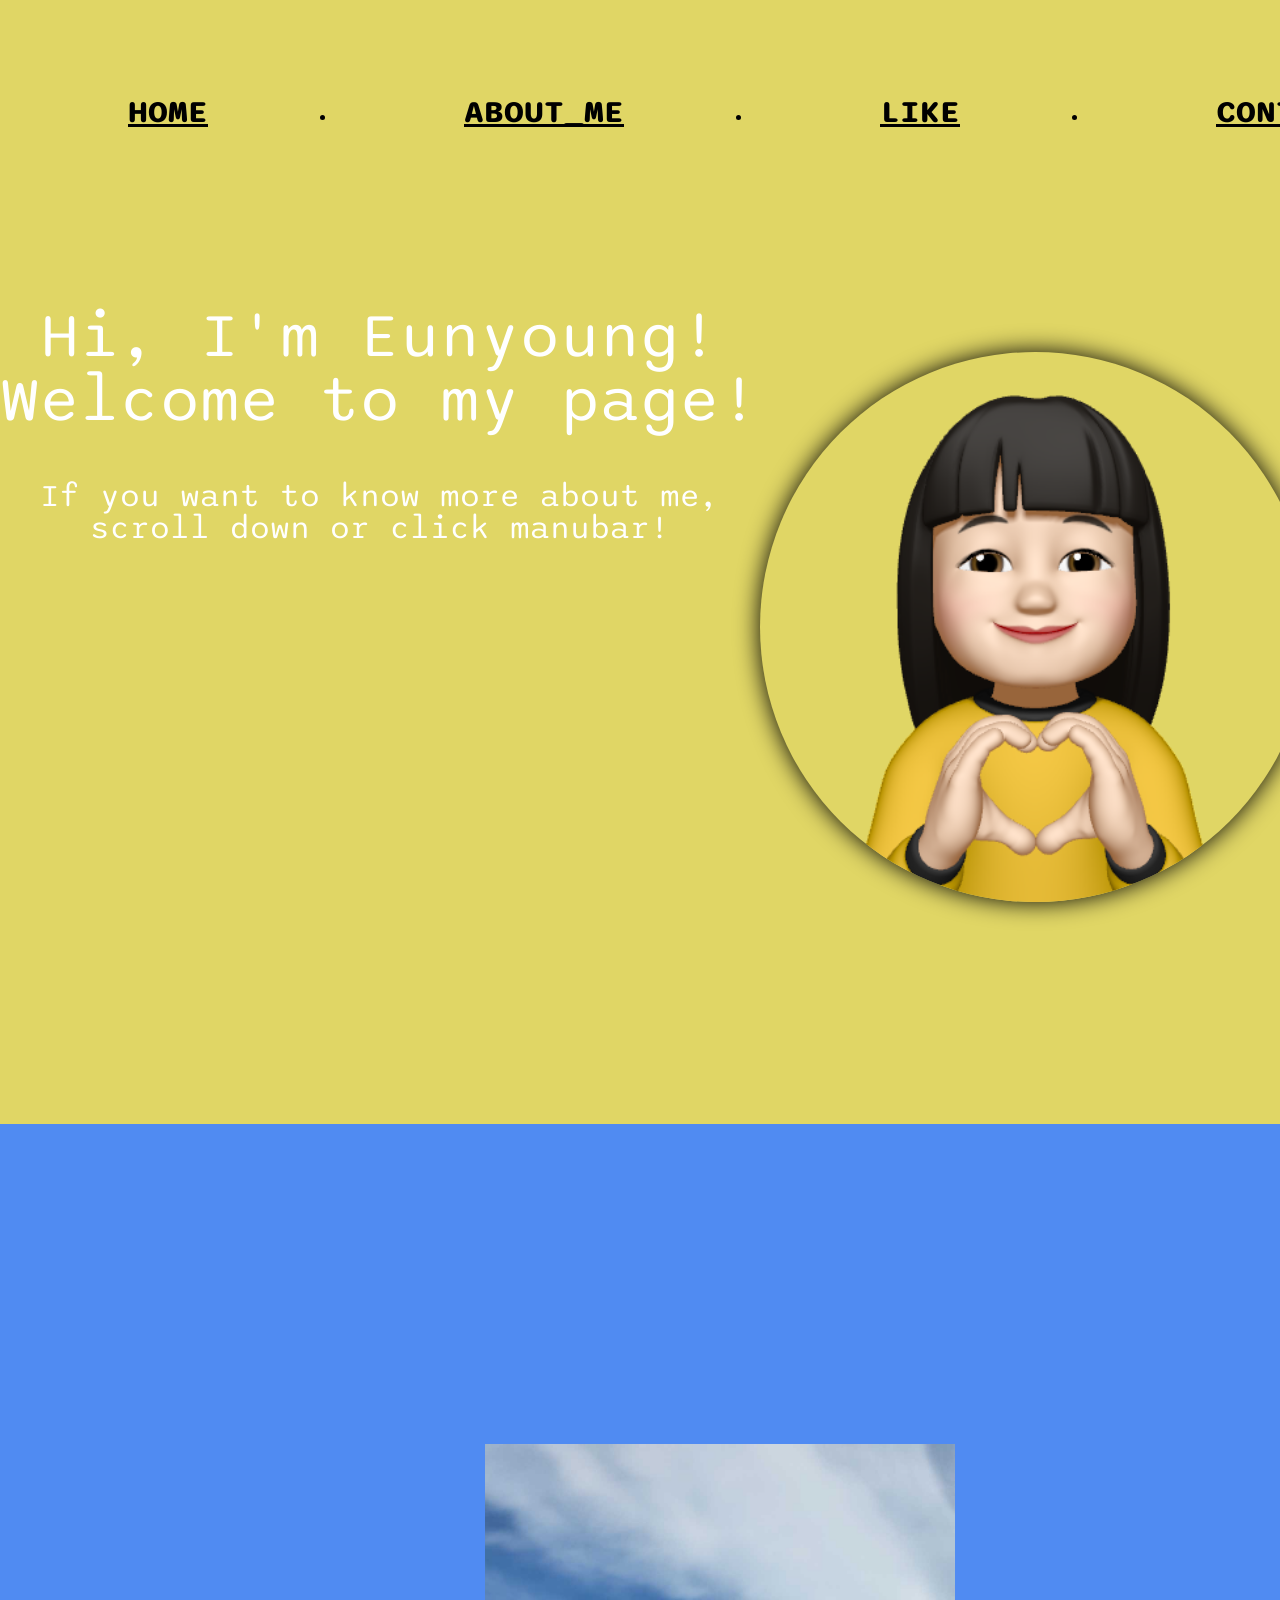
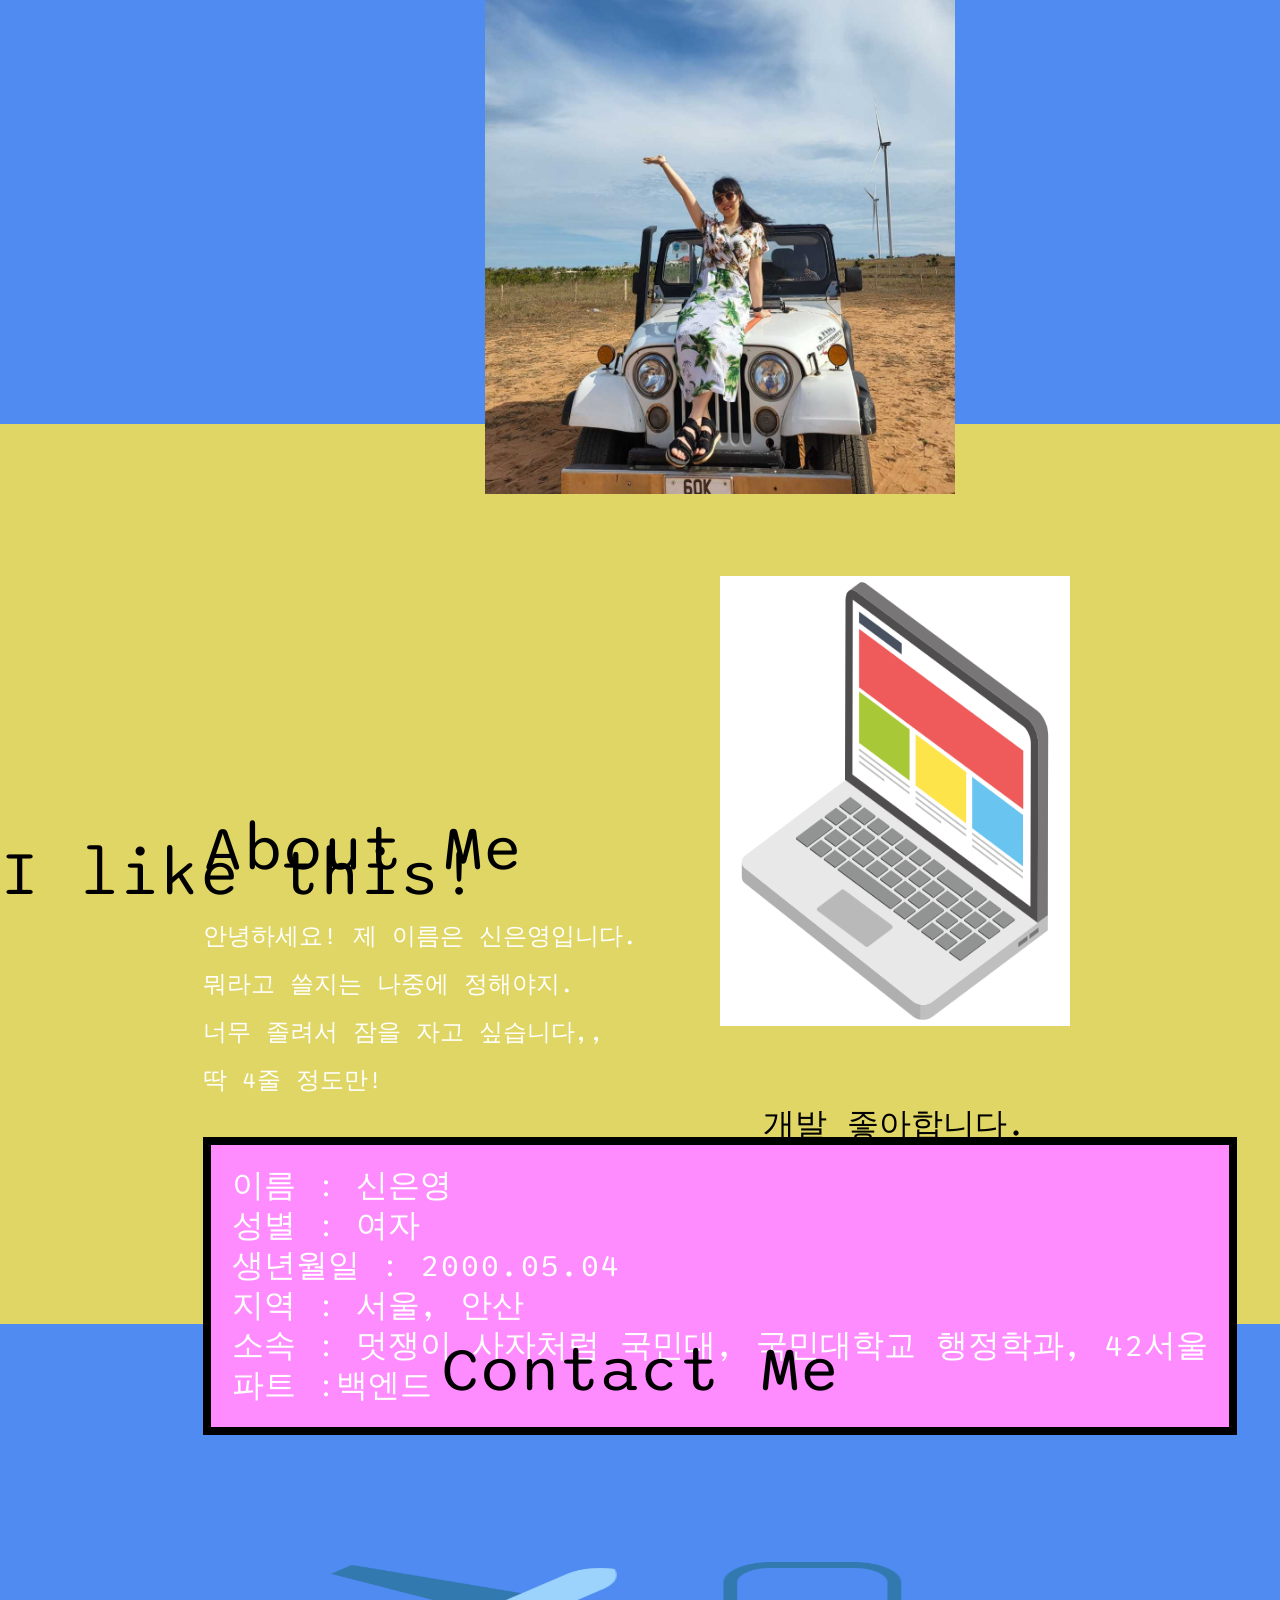
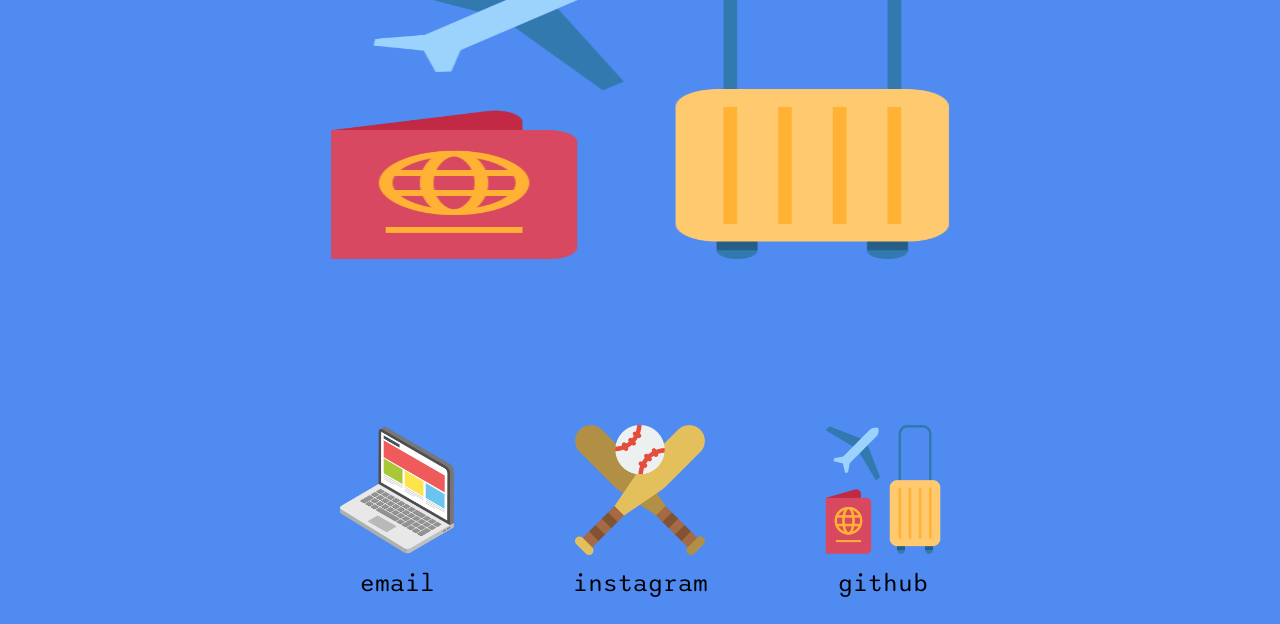
==== index.html @ ce4a8ae7 "all of draft" ====
<!DOCTYPE html>
<html lang="en">
<head>
	<meta charset="UTF-8">
	<meta http-equiv="X-UA-Compatible" content="IE=edge">
	<meta name="viewport" content="width=device-width, initial-scale=1.0">
	<title>Document</title>
  <link rel="preconnect" href="https://fonts.googleapis.com">
<link rel="preconnect" href="https://fonts.gstatic.com" crossorigin>
<link href="https://fonts.googleapis.com/css2?family=Sono:wght@600&display=swap" rel="stylesheet">
	<link rel="stylesheet" href="style.css">
</head>
<body>
  <div class="big_container">
    <header id="menu">
      <nav class="menubar">
        <ul>
          <li><a href="#">HOME</a></li>
          <li><a href="#">ABOUT_ME</a></li>
          <li><a href="#">LIKE</a></li>
          <li><a href="#">CONTACT</a></li>
        </ul>
      </nav>
    </header>

    <div class="intro">
      <h1>Hi, I'm Eunyoung!
        <br>
        Welcome to my page!
      </h1>
      <br>
      <h2>If you want to know more about me,
        <br>
        scroll down or click manubar!</h2>
      <span class="profile">
        <img src="./img/memoji.png" alt="my_emoji" width="550rem" height="550rem"/>
      </span>
    </div>

    <div class="about_me">
      <span class="my_image">
        <img src="./img/about_me.jpg" alt="my_profile" width="470rem" height="650rem"/>
      </span>
      <div class="introduction">
       <div class="title">About Me</div>
        <div class="text">
        안녕하세요! 제 이름은 신은영입니다.
        <br>
        뭐라고 쓸지는 나중에 정해야지.
        <br>
        너무 졸려서 잠을 자고 싶습니다,,
        <br>
        딱 4줄 정도만!

        </div>
        <div class="info">
          <fieldset>
            이름 : 신은영
            <br>
            성별 : 여자
            <br>
            생년월일 : 2000.05.04
            <br>
            지역 : 서울, 안산
            <br>
            소속 : 멋쟁이 사자처럼 국민대, 국민대학교 행정학과, 42서울
            <br>
            파트 :백엔드
          </fieldset>  
        </div>
      </div>
    </div>
  
    <div class="like_it">
      <div class="like_title">I like this!</div>
      <div class="icon">
        <div class="dev">
          <img src="./img/icon_laptop.png" alt="dev_icon" width="350rem" height="450rem"/>
          <br>
        <h1>개발 좋아합니다.</h1>
        </div>
        <div class="baseball">
          <img src="./img/icon_baseball.png" alt="baseball_icon" width="350rem" height="450rem"/>
          <br>
        <h1>야구 사랑합니다.</h1>
        </div>
        <div class="trip">
          <img src="./img/icon_trip.png" alt="trip_icon" width="350rem" height="450rem"/>
          <br>
        <h1>여행 역시 매우 좋아합니다.</h1>
        </div>
      </div>
    </div>

    <div class="contact">
      <div class="contact_me">Contact Me</div>
      <span  class="background">
        <img src="./img/icon_trip.png" alt="trip_icon" width="700rem" height="300rem"/>
      </span>
      <div class="sns">
        <div class="mail">
          <img src="./img/icon_laptop.png" alt="mail_icon" width="130rem" height="130rem"/>
          <br>
          <h1>email</h1>
        </div>
        <div class="instagram">
          <img src="./img/icon_baseball.png" alt="insta_icon" width="130rem" height="130rem"/>
          <br>
          <h1>instagram</h1>
        </div>
        <div class="github">
          <img src="./img/icon_trip.png" alt="github_icon" width="130rem" height="130rem"/>
          <br>
          <h1>github</h1>
        </div>  
      </div>
    </div>
  </div>
</body>
</html>
---- style.css ----
@import "reset.css";

.big_container {
	width: 100%;
	height: 100vh;
  background-color: #e0d665;
}

ul {
	margin: 0;
	padding: 0;
	display: flex;
	flex-wrap: wrap;
	flex-flow: row nowrap;
	justify-content: space-evenly;
}

li {
  list-style-type: disc;
}

a {
  display: block;
  padding: 6rem 8rem;
  text-transform: uppercase;
  font-weight: bold;
  color: #000;
  font-family: 'Sono', sans-serif;
  font-size: 2rem;
}

a:hover {
  color: #fff;
}

.intro {
	display: flex;
  flex-wrap: wrap;
	flex-direction: column;
	width: 100%;
	height: 100vh;
	background-color: #e0d665;
	background-size: cover;
	text-align: center;
}

.intro h1 {
	font-family: 'Sono', sans-serif;
	color: #fff;
	font-size: 4rem;
	margin-top: 5rem;
} 

.intro h2 {
	font-family: 'Sono', sans-serif;
	color: #fff;
	font-size: 2rem;
	margin-top: 2rem;
}

.profile img{
	border-radius: 100%;
	box-shadow: 0px 0px 25px #000;
	margin-top: 8rem;
}

.about_me {
	display: flex;
  flex-wrap: wrap;
	width: 100%;
	height: 100vh;
  justify-content: center;
	background-color: #508bf2;
	background-size: cover;
}

.about_me img {
	margin-top: 20rem;
  margin-left: 10rem;
}

.introduction {
  display: flex;
  flex-wrap: wrap;
  flex-direction: column;
	margin-top: 25rem;
	margin-left: 10rem;

}

.title {
  font-family: 'Sono', sans-serif;
  color: #000;
  font-size: 4rem;
  margin-top: -5rem;
}

.text {
  font-family: 'Sono', sans-serif;
	color: #fff;
	font-size: 1.5rem;
	margin-top: 2rem;
  line-height: 3rem;
}

.info {
  font-family: 'Sono', sans-serif;
	color: #fff;
	font-size: 2rem;
	margin-top: 2rem;
  padding: 1.3rem;
  background-color: #ff8cff;
  border: 0.5rem solid #000;
  line-height: 2.5rem;
}

.like_it {	
	display: flex;
  flex-direction: column;
  flex-wrap: wrap;
  gap: 15rem;
	justify-content: center;
	width: 100%;
	height: 100vh;
	background-color: #e0d665;
	background-size: cover;
	text-align: center;
  align-items: center;
}

.like_title {
  font-family: 'Sono', sans-serif;
  color: #000;
  font-size: 4rem;
  margin-top: 0rem;
}

.icon {
  display: flex;
  gap: 15rem;
}

.dev img {
  background-color: #fff;
}

.baseball img {
  background-color: #fff;
}

.trip img {
  background-color: #fff;
}

.like_it h1 {
  font-family: 'Sono', sans-serif;
  color: #000;
  font-size: 2rem;
  margin-top: 5rem;
}

.contact {
	display: flex;
  flex-direction: column;
  flex-wrap: wrap;
	width: 100%;
	height: 100vh;
  justify-content: center;
	background-color: #508bf2;
	background-size: cover;
  text-align: center;
  align-items: center; 
}

.contact_me {
  font-family: 'Sono', sans-serif;
  color: #000;
  font-size: 4rem;
  margin-top: 0rem;
}

.background img {
  margin: 10rem;
  align-items: center;
}

.sns {
  display: flex;
  gap: 6rem;
}

.sns h1 {
  margin: 0.9rem;
  font-size: 1.5rem;
  font-family: 'Sono', sans-serif;
}
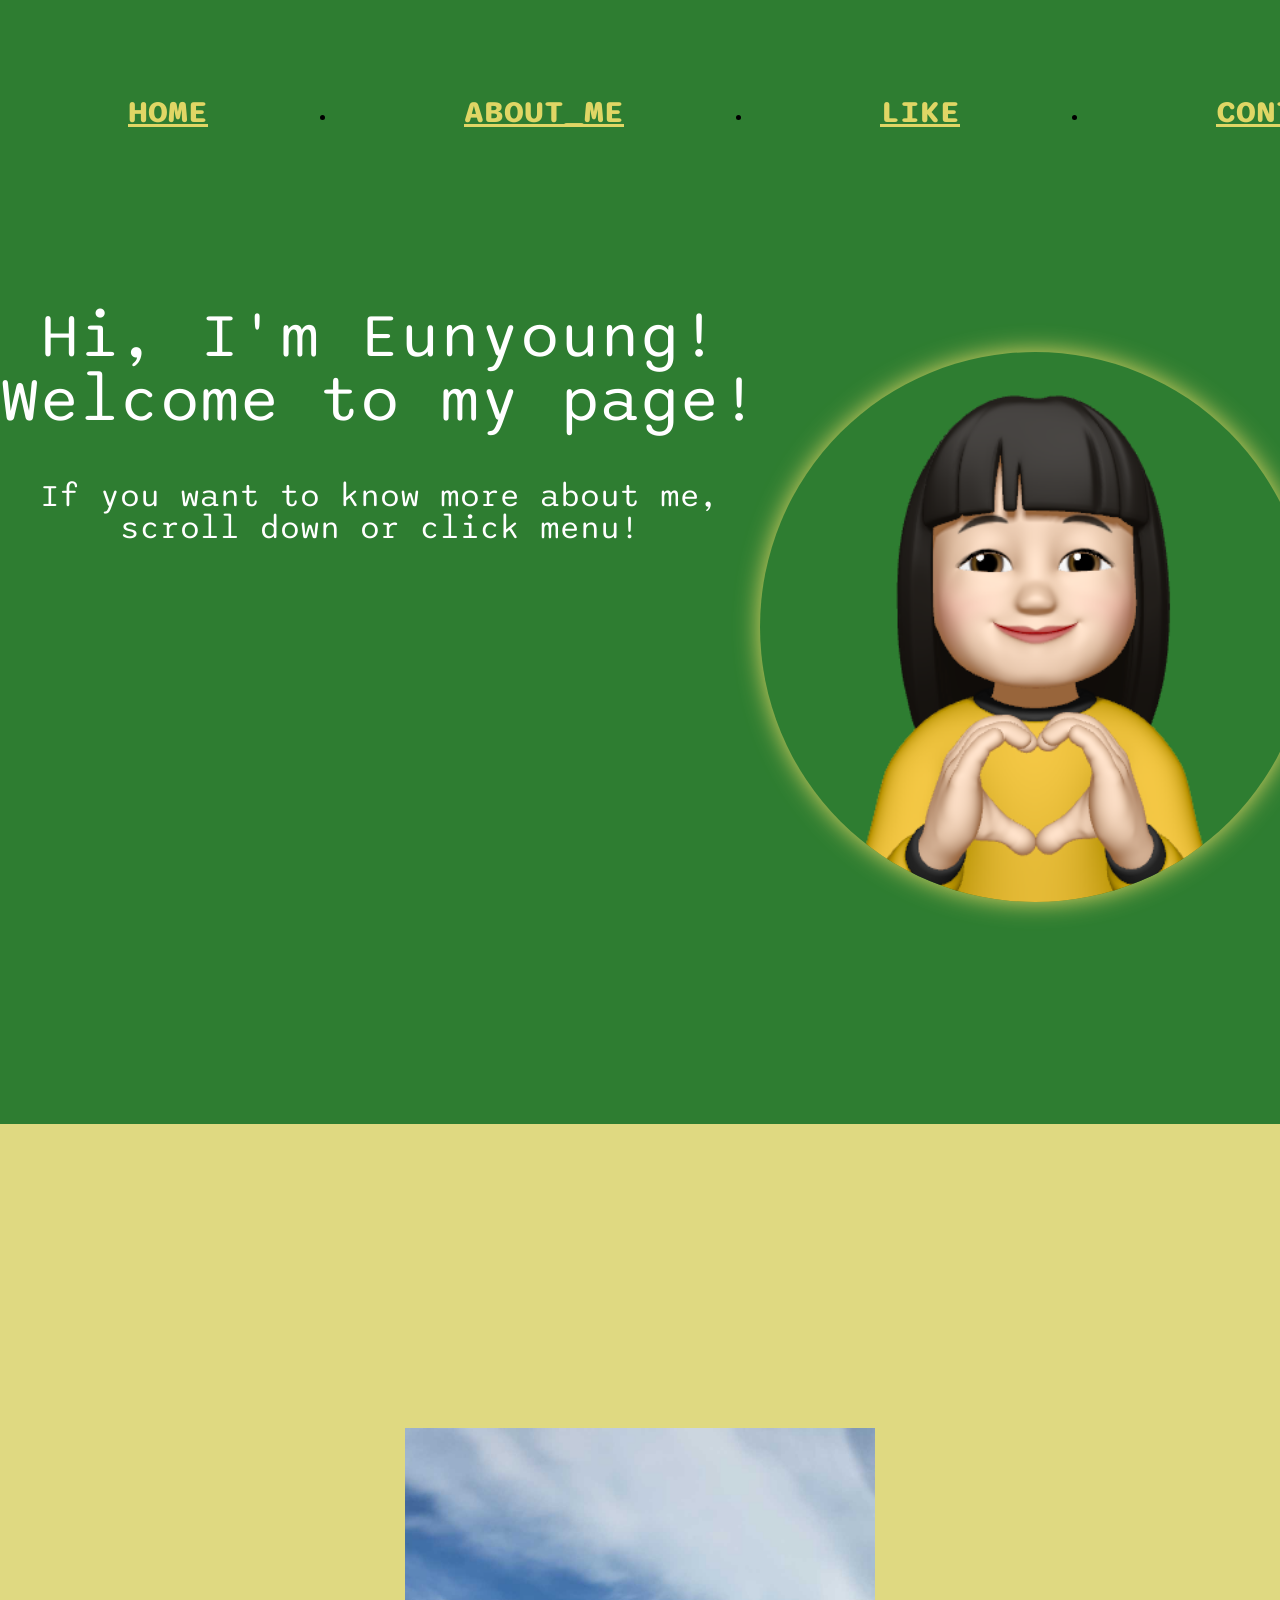
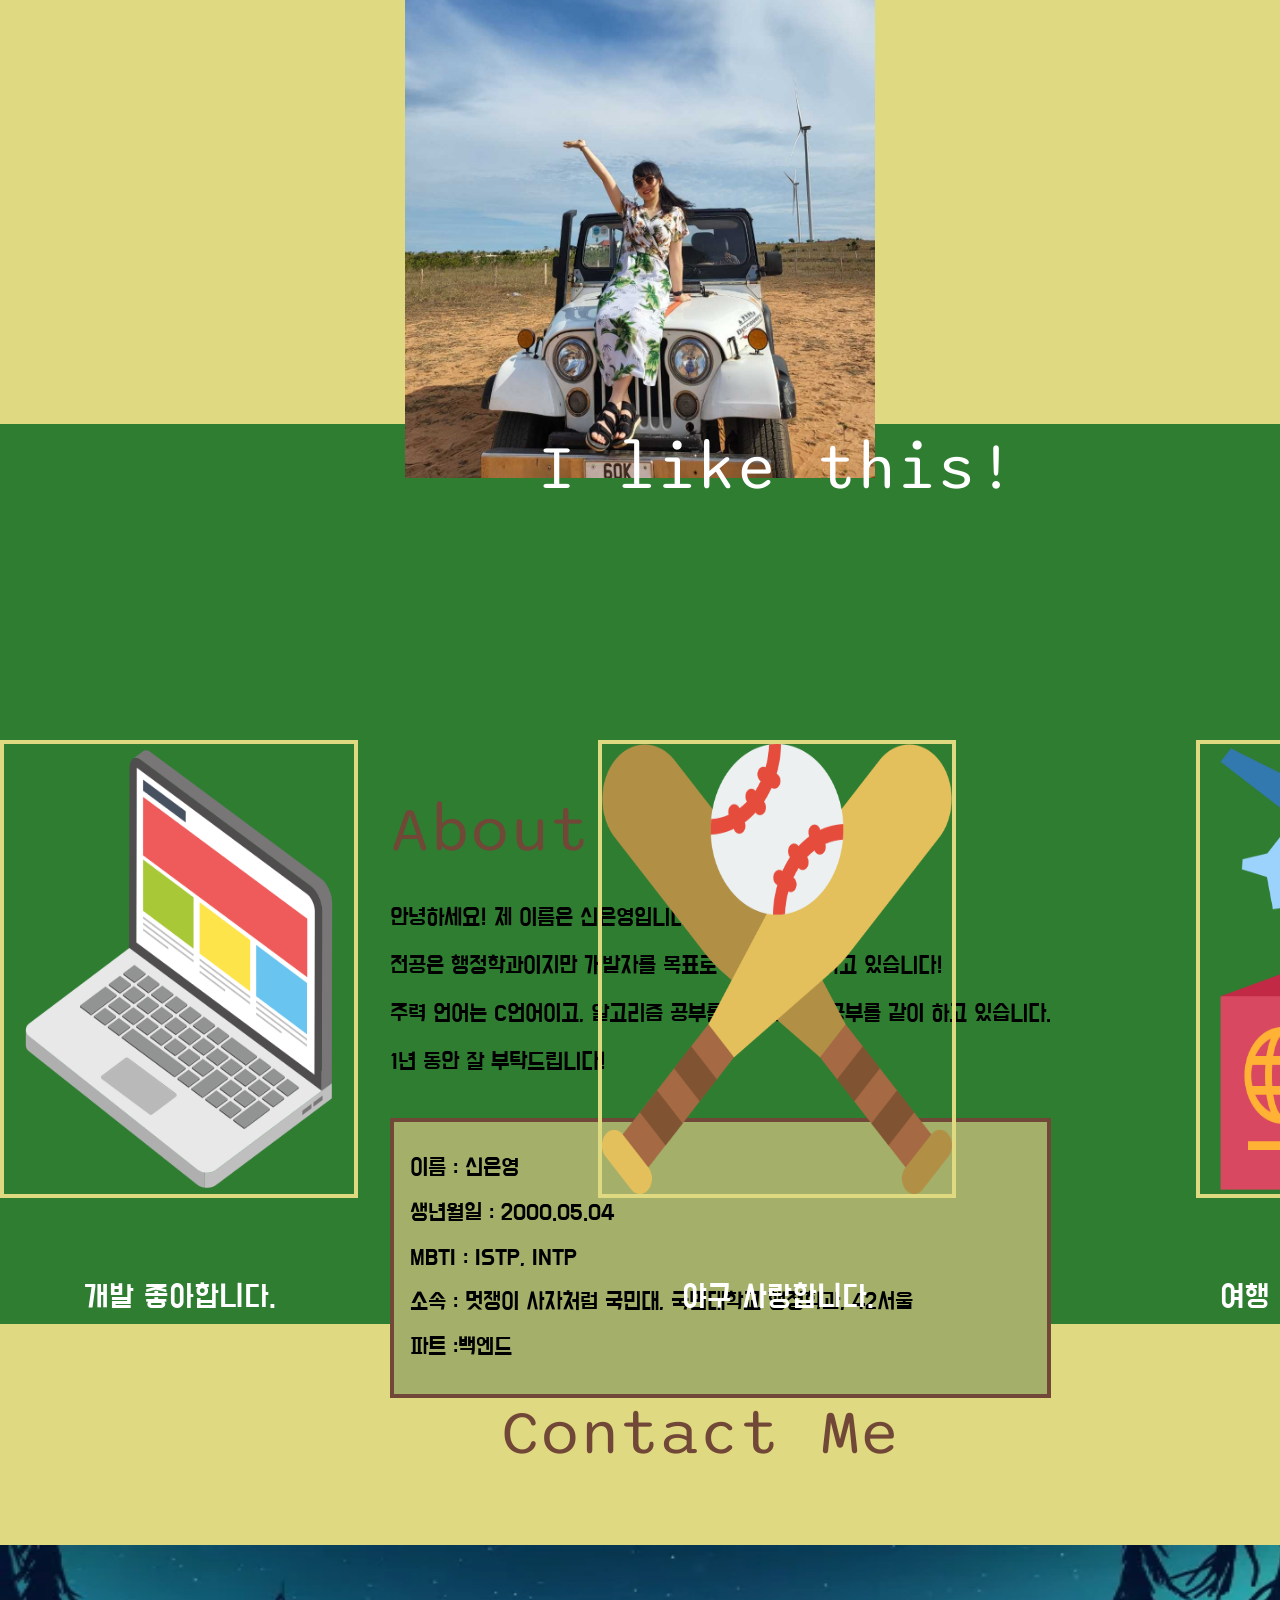
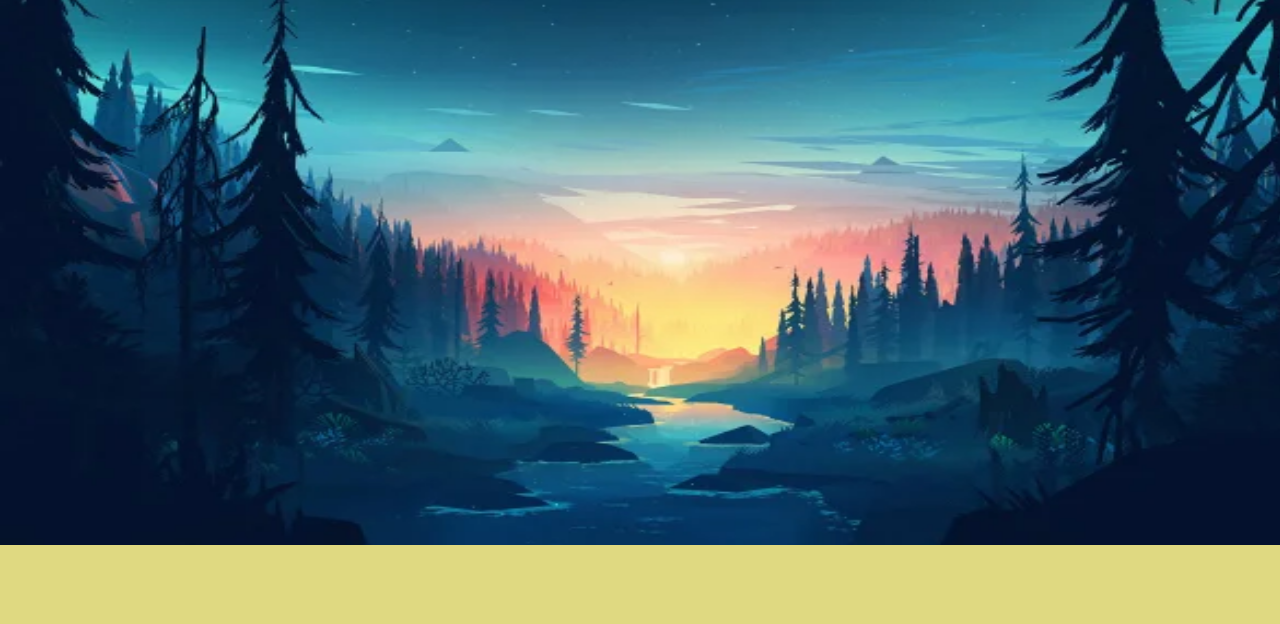
==== commit dd5c3550: "finish" ====
--- a/index.html
+++ b/index.html
@@ -6,8 +6,11 @@
 	<meta name="viewport" content="width=device-width, initial-scale=1.0">
 	<title>Document</title>
   <link rel="preconnect" href="https://fonts.googleapis.com">
-<link rel="preconnect" href="https://fonts.gstatic.com" crossorigin>
-<link href="https://fonts.googleapis.com/css2?family=Sono:wght@600&display=swap" rel="stylesheet">
+  <link rel="preconnect" href="https://fonts.gstatic.com" crossorigin>
+  <link href="https://fonts.googleapis.com/css2?family=Sono:wght@600&display=swap" rel="stylesheet">
+  <link rel="preconnect" href="https://fonts.googleapis.com">
+  <link rel="preconnect" href="https://fonts.gstatic.com" crossorigin>
+  <link href="https://fonts.googleapis.com/css2?family=Do+Hyeon&family=Jua&family=Sono:wght@600&family=Yeon+Sung&display=swap" rel="stylesheet">
 	<link rel="stylesheet" href="style.css">
 </head>
 <body>
@@ -31,37 +34,33 @@
       <br>
       <h2>If you want to know more about me,
         <br>
-        scroll down or click manubar!</h2>
+        scroll down or click menu!</h2>
       <span class="profile">
         <img src="./img/memoji.png" alt="my_emoji" width="550rem" height="550rem"/>
       </span>
     </div>
 
     <div class="about_me">
-      <span class="my_image">
-        <img src="./img/about_me.jpg" alt="my_profile" width="470rem" height="650rem"/>
-      </span>
+      <img src="./img/about_me.jpg" alt="my_profile" width="470rem" height="650rem"/>
       <div class="introduction">
        <div class="title">About Me</div>
         <div class="text">
         안녕하세요! 제 이름은 신은영입니다.
         <br>
-        뭐라고 쓸지는 나중에 정해야지.
+        전공은 행정학과이지만 개발자를 목표로 열심히 공부하고 있습니다!
         <br>
-        너무 졸려서 잠을 자고 싶습니다,,
+        주력 언어는 C언어이고, 알고리즘 공부를 하면서 C++공부를 같이 하고 있습니다.
         <br>
-        딱 4줄 정도만!
+        1년 동안 잘 부탁드립니다!
 
         </div>
         <div class="info">
           <fieldset>
             이름 : 신은영
             <br>
-            성별 : 여자
-            <br>
             생년월일 : 2000.05.04
             <br>
-            지역 : 서울, 안산
+            MBTI : ISTP, INTP
             <br>
             소속 : 멋쟁이 사자처럼 국민대, 국민대학교 행정학과, 42서울
             <br>
@@ -95,21 +94,21 @@
     <div class="contact">
       <div class="contact_me">Contact Me</div>
       <span  class="background">
-        <img src="./img/icon_trip.png" alt="trip_icon" width="700rem" height="300rem"/>
+        <img src="./img/back.webp" alt="background" width="1400rem" height="600rem"/>
       </span>
       <div class="sns">
         <div class="mail">
-          <img src="./img/icon_laptop.png" alt="mail_icon" width="130rem" height="130rem"/>
+          <img src="./img/gmail.png" alt="mail_icon" width="100rem" height="100rem"/>
           <br>
           <h1>email</h1>
         </div>
         <div class="instagram">
-          <img src="./img/icon_baseball.png" alt="insta_icon" width="130rem" height="130rem"/>
+          <img src="./img/instagram.png" alt="insta_icon" width="100rem" height="100rem"/>
           <br>
           <h1>instagram</h1>
         </div>
         <div class="github">
-          <img src="./img/icon_trip.png" alt="github_icon" width="130rem" height="130rem"/>
+          <img src="./img/github.png" alt="github_icon" width="100rem" height="100rem"/>
           <br>
           <h1>github</h1>
         </div>  
--- a/style.css
+++ b/style.css
@@ -3,12 +3,10 @@
 .big_container {
 	width: 100%;
 	height: 100vh;
-  background-color: #e0d665;
+  background-color: #2e7d31;
 }
 
 ul {
-	margin: 0;
-	padding: 0;
 	display: flex;
 	flex-wrap: wrap;
 	flex-flow: row nowrap;
@@ -24,7 +22,7 @@
   padding: 6rem 8rem;
   text-transform: uppercase;
   font-weight: bold;
-  color: #000;
+  color: #e0d665;
   font-family: 'Sono', sans-serif;
   font-size: 2rem;
 }
@@ -39,7 +37,7 @@
 	flex-direction: column;
 	width: 100%;
 	height: 100vh;
-	background-color: #e0d665;
+	background-color: #2e7d31;
 	background-size: cover;
 	text-align: center;
 }
@@ -60,7 +58,7 @@
 
 .profile img{
 	border-radius: 100%;
-	box-shadow: 0px 0px 25px #000;
+	box-shadow: 0px 0px 25px #e0d665;
 	margin-top: 8rem;
 }
 
@@ -70,13 +68,16 @@
 	width: 100%;
 	height: 100vh;
   justify-content: center;
-	background-color: #508bf2;
+	background-color: #DFD981;
 	background-size: cover;
 }
 
 .about_me img {
-	margin-top: 20rem;
-  margin-left: 10rem;
+  display: flex;
+  flex-wrap: wrap;
+  align-items: center;
+  align-content: center;
+	margin-top: 19rem;
 }
 
 .introduction {
@@ -90,28 +91,28 @@
 
 .title {
   font-family: 'Sono', sans-serif;
-  color: #000;
+  color: #714737;
   font-size: 4rem;
   margin-top: -5rem;
 }
 
 .text {
-  font-family: 'Sono', sans-serif;
-	color: #fff;
+  font-family: 'Do Hyeon', sans-serif;
+	color: #000;
 	font-size: 1.5rem;
 	margin-top: 2rem;
   line-height: 3rem;
 }
 
 .info {
-  font-family: 'Sono', sans-serif;
-	color: #fff;
-	font-size: 2rem;
+  font-family: 'Do Hyeon', sans-serif;
+	color: #000;
+	font-size: 1.5rem;
 	margin-top: 2rem;
-  padding: 1.3rem;
-  background-color: #ff8cff;
-  border: 0.5rem solid #000;
-  line-height: 2.5rem;
+  padding: 1.5rem 4rem 1.5rem 1rem;
+  background-color: #a4af69;
+  border: 0.3rem solid #714737;
+  line-height: 2.8rem;
 }
 
 .like_it {	
@@ -122,7 +123,7 @@
 	justify-content: center;
 	width: 100%;
 	height: 100vh;
-	background-color: #e0d665;
+	background-color: #2e7d31;
 	background-size: cover;
 	text-align: center;
   align-items: center;
@@ -130,7 +131,7 @@
 
 .like_title {
   font-family: 'Sono', sans-serif;
-  color: #000;
+  color: #fff;
   font-size: 4rem;
   margin-top: 0rem;
 }
@@ -141,20 +142,20 @@
 }
 
 .dev img {
-  background-color: #fff;
+  border: 0.3rem solid #DFD981;
 }
 
 .baseball img {
-  background-color: #fff;
+  border: 0.3rem solid #DFD981;
 }
 
 .trip img {
-  background-color: #fff;
+  border: 0.3rem solid #DFD981;
 }
 
 .like_it h1 {
-  font-family: 'Sono', sans-serif;
-  color: #000;
+  font-family: 'Do Hyeon', sans-serif;
+  color: #fff;
   font-size: 2rem;
   margin-top: 5rem;
 }
@@ -166,7 +167,7 @@
 	width: 100%;
 	height: 100vh;
   justify-content: center;
-	background-color: #508bf2;
+	background-color: #DFD981;
 	background-size: cover;
   text-align: center;
   align-items: center; 
@@ -174,19 +175,19 @@
 
 .contact_me {
   font-family: 'Sono', sans-serif;
-  color: #000;
+  color: #714737;
   font-size: 4rem;
-  margin-top: 0rem;
 }
 
 .background img {
-  margin: 10rem;
+  margin: 5rem 0rem 0rem 0rem;
   align-items: center;
 }
 
 .sns {
   display: flex;
-  gap: 6rem;
+  gap: 9rem;
+  margin-top: 10rem;
 }
 
 .sns h1 {
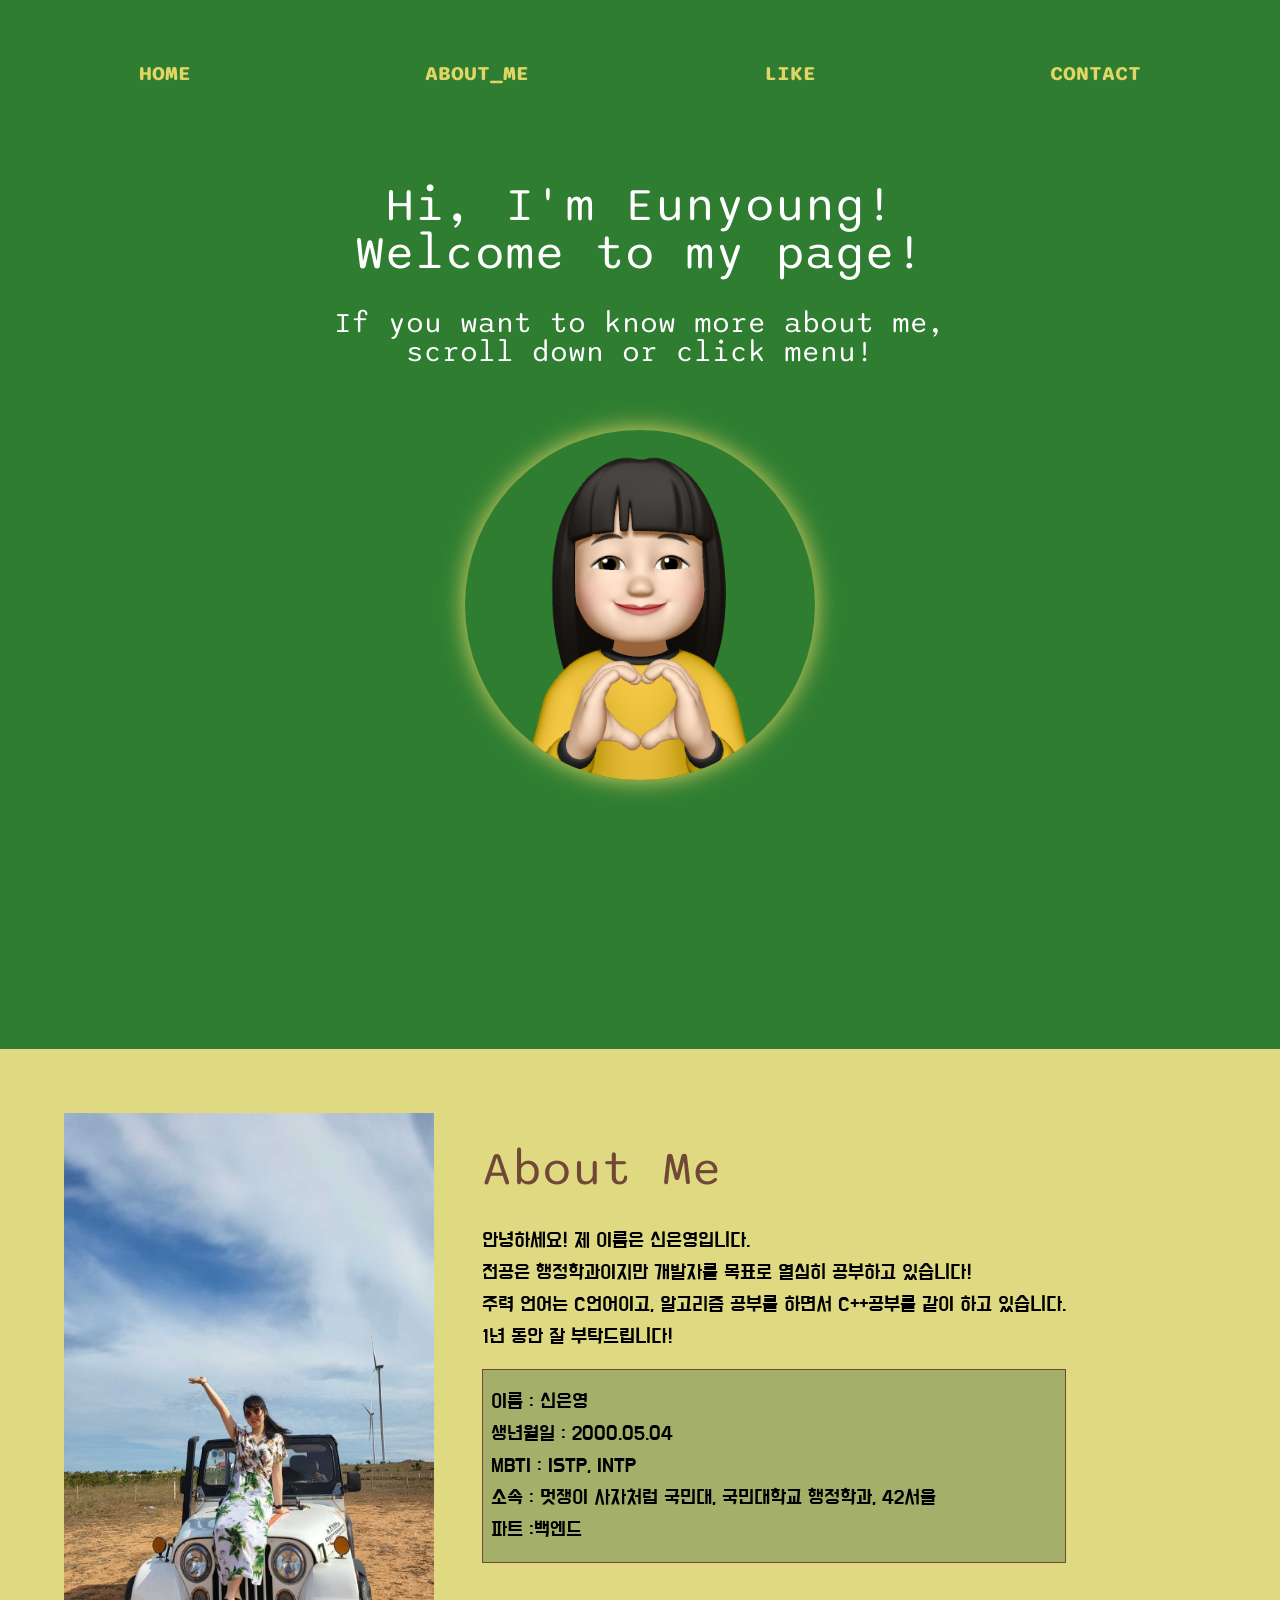
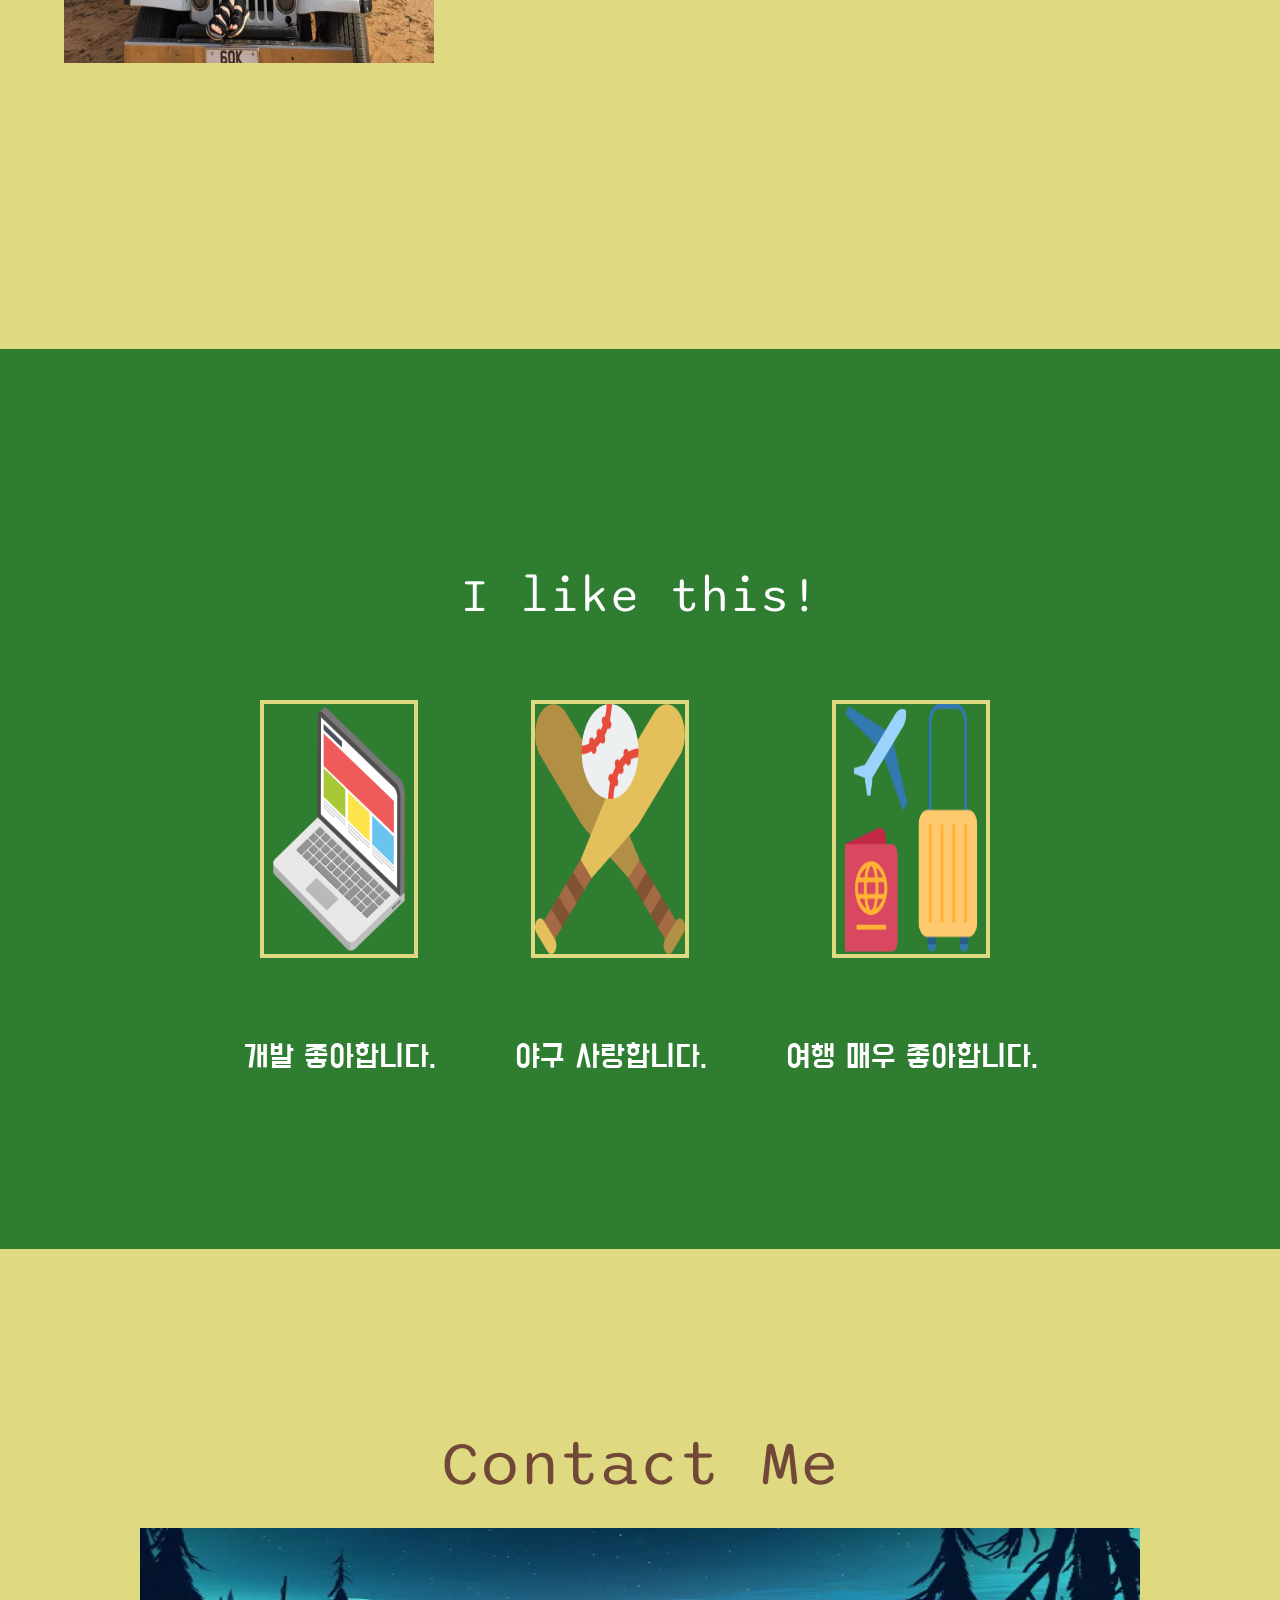
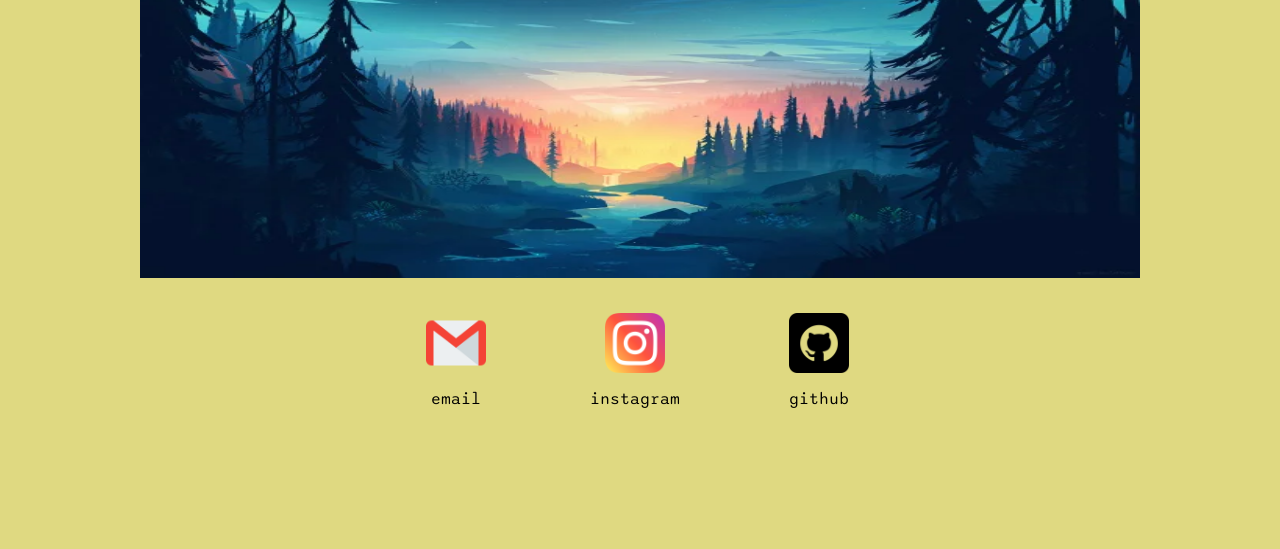
==== commit 3b83361b: "fix size error" ====
--- a/index.html
+++ b/index.html
@@ -4,7 +4,7 @@
 	<meta charset="UTF-8">
 	<meta http-equiv="X-UA-Compatible" content="IE=edge">
 	<meta name="viewport" content="width=device-width, initial-scale=1.0">
-	<title>Document</title>
+	<title>MyPage</title>
   <link rel="preconnect" href="https://fonts.googleapis.com">
   <link rel="preconnect" href="https://fonts.gstatic.com" crossorigin>
   <link href="https://fonts.googleapis.com/css2?family=Sono:wght@600&display=swap" rel="stylesheet">
@@ -35,13 +35,13 @@
       <h2>If you want to know more about me,
         <br>
         scroll down or click menu!</h2>
-      <span class="profile">
-        <img src="./img/memoji.png" alt="my_emoji" width="550rem" height="550rem"/>
-      </span>
+      <div class="profile">
+        <img src="./img/memoji.png" alt="my_emoji" width="350rem" height="350vh"/>
+      </div>
     </div>
 
     <div class="about_me">
-      <img src="./img/about_me.jpg" alt="my_profile" width="470rem" height="650rem"/>
+      <img src="./img/about_me.jpg" alt="my_profile" width="370rem" height="550rem"/>
       <div class="introduction">
        <div class="title">About Me</div>
         <div class="text">
@@ -52,7 +52,6 @@
         주력 언어는 C언어이고, 알고리즘 공부를 하면서 C++공부를 같이 하고 있습니다.
         <br>
         1년 동안 잘 부탁드립니다!
-
         </div>
         <div class="info">
           <fieldset>
@@ -74,19 +73,19 @@
       <div class="like_title">I like this!</div>
       <div class="icon">
         <div class="dev">
-          <img src="./img/icon_laptop.png" alt="dev_icon" width="350rem" height="450rem"/>
+          <img src="./img/icon_laptop.png" alt="dev_icon" width="150rem" height="250rem"/>
           <br>
         <h1>개발 좋아합니다.</h1>
         </div>
         <div class="baseball">
-          <img src="./img/icon_baseball.png" alt="baseball_icon" width="350rem" height="450rem"/>
+          <img src="./img/icon_baseball.png" alt="baseball_icon" width="150rem" height="250rem"/>
           <br>
         <h1>야구 사랑합니다.</h1>
         </div>
         <div class="trip">
-          <img src="./img/icon_trip.png" alt="trip_icon" width="350rem" height="450rem"/>
+          <img src="./img/icon_trip.png" alt="trip_icon" width="150rem" height="250rem"/>
           <br>
-        <h1>여행 역시 매우 좋아합니다.</h1>
+        <h1>여행 매우 좋아합니다.</h1>
         </div>
       </div>
     </div>
@@ -94,21 +93,21 @@
     <div class="contact">
       <div class="contact_me">Contact Me</div>
       <span  class="background">
-        <img src="./img/back.webp" alt="background" width="1400rem" height="600rem"/>
+        <img src="./img/back.webp" alt="background" width="1000rem" height="350rem"/>
       </span>
       <div class="sns">
         <div class="mail">
-          <img src="./img/gmail.png" alt="mail_icon" width="100rem" height="100rem"/>
+          <img src="./img/gmail.png" alt="mail_icon" width="60rem" height="60rem"/>
           <br>
           <h1>email</h1>
         </div>
         <div class="instagram">
-          <img src="./img/instagram.png" alt="insta_icon" width="100rem" height="100rem"/>
+          <img src="./img/instagram.png" alt="insta_icon" width="60rem" height="60rem"/>
           <br>
           <h1>instagram</h1>
         </div>
         <div class="github">
-          <img src="./img/github.png" alt="github_icon" width="100rem" height="100rem"/>
+          <img src="./img/github.png" alt="github_icon" width="60rem" height="60rem"/>
           <br>
           <h1>github</h1>
         </div>  
--- a/style.css
+++ b/style.css
@@ -1,7 +1,7 @@
 @import "reset.css";
 
 .big_container {
-	width: 100%;
+	width: 100vw;
 	height: 100vh;
   background-color: #2e7d31;
 }
@@ -13,18 +13,15 @@
 	justify-content: space-evenly;
 }
 
-li {
-  list-style-type: disc;
-}
-
 a {
+  text-decoration: none;
   display: block;
-  padding: 6rem 8rem;
+  padding: 4rem 6rem;
   text-transform: uppercase;
   font-weight: bold;
   color: #e0d665;
   font-family: 'Sono', sans-serif;
-  font-size: 2rem;
+  font-size: 1.3rem;
 }
 
 a:hover {
@@ -32,8 +29,8 @@
 }
 
 .intro {
+  overflow: hidden;
 	display: flex;
-  flex-wrap: wrap;
 	flex-direction: column;
 	width: 100%;
 	height: 100vh;
@@ -45,31 +42,32 @@
 .intro h1 {
 	font-family: 'Sono', sans-serif;
 	color: #fff;
-	font-size: 4rem;
-	margin-top: 5rem;
+	font-size: 3rem;
+	margin-top: 2rem;
 } 
 
 .intro h2 {
 	font-family: 'Sono', sans-serif;
 	color: #fff;
-	font-size: 2rem;
-	margin-top: 2rem;
+	font-size: 1.8rem;
+	margin-top: 1rem;
 }
 
 .profile img{
+  flex-direction: column;
 	border-radius: 100%;
 	box-shadow: 0px 0px 25px #e0d665;
-	margin-top: 8rem;
+	margin-top: 4rem;
 }
 
 .about_me {
+  overflow: hidden;
 	display: flex;
-  flex-wrap: wrap;
 	width: 100%;
 	height: 100vh;
-  justify-content: center;
 	background-color: #DFD981;
 	background-size: cover;
+  padding: auto;
 }
 
 .about_me img {
@@ -77,49 +75,48 @@
   flex-wrap: wrap;
   align-items: center;
   align-content: center;
-	margin-top: 19rem;
+	margin: 4rem 0rem 0rem 4rem;
 }
 
 .introduction {
   display: flex;
   flex-wrap: wrap;
   flex-direction: column;
-	margin-top: 25rem;
-	margin-left: 10rem;
-
+	margin-top: 5rem;
+	margin-left: 3rem;
 }
 
 .title {
   font-family: 'Sono', sans-serif;
   color: #714737;
-  font-size: 4rem;
-  margin-top: -5rem;
+  font-size: 3rem;
+  margin-top: 1rem;
 }
 
 .text {
   font-family: 'Do Hyeon', sans-serif;
 	color: #000;
-	font-size: 1.5rem;
+	font-size: 1.3em;
 	margin-top: 2rem;
-  line-height: 3rem;
+  line-height: 2rem;
 }
 
 .info {
   font-family: 'Do Hyeon', sans-serif;
 	color: #000;
-	font-size: 1.5rem;
-	margin-top: 2rem;
-  padding: 1.5rem 4rem 1.5rem 1rem;
+	font-size: 1.3rem;
+	margin-top: 1rem;
+  padding: 1rem 3rem 1rem 0.5rem;
   background-color: #a4af69;
-  border: 0.3rem solid #714737;
-  line-height: 2.8rem;
+  border: 0.1rem solid #714737;
+  line-height: 2rem;
 }
 
 .like_it {	
 	display: flex;
+  flex-wrap: wrap;
   flex-direction: column;
-  flex-wrap: wrap;
-  gap: 15rem;
+  gap: 5rem;
 	justify-content: center;
 	width: 100%;
 	height: 100vh;
@@ -132,13 +129,15 @@
 .like_title {
   font-family: 'Sono', sans-serif;
   color: #fff;
-  font-size: 4rem;
-  margin-top: 0rem;
+  font-size: 3rem;
+  margin-top: 3rem;
 }
 
 .icon {
   display: flex;
-  gap: 15rem;
+  flex-wrap: wrap;
+  /* align-items: center; */
+  gap: 5rem;
 }
 
 .dev img {
@@ -177,21 +176,21 @@
   font-family: 'Sono', sans-serif;
   color: #714737;
   font-size: 4rem;
+  margin-top: 3.5rem;
 }
 
 .background img {
-  margin: 5rem 0rem 0rem 0rem;
+  margin: 2rem 0rem 2rem 0rem;
   align-items: center;
 }
 
 .sns {
   display: flex;
-  gap: 9rem;
-  margin-top: 10rem;
+  gap: 5rem;
 }
 
 .sns h1 {
   margin: 0.9rem;
-  font-size: 1.5rem;
+  font-size: 1rem;
   font-family: 'Sono', sans-serif;
 }
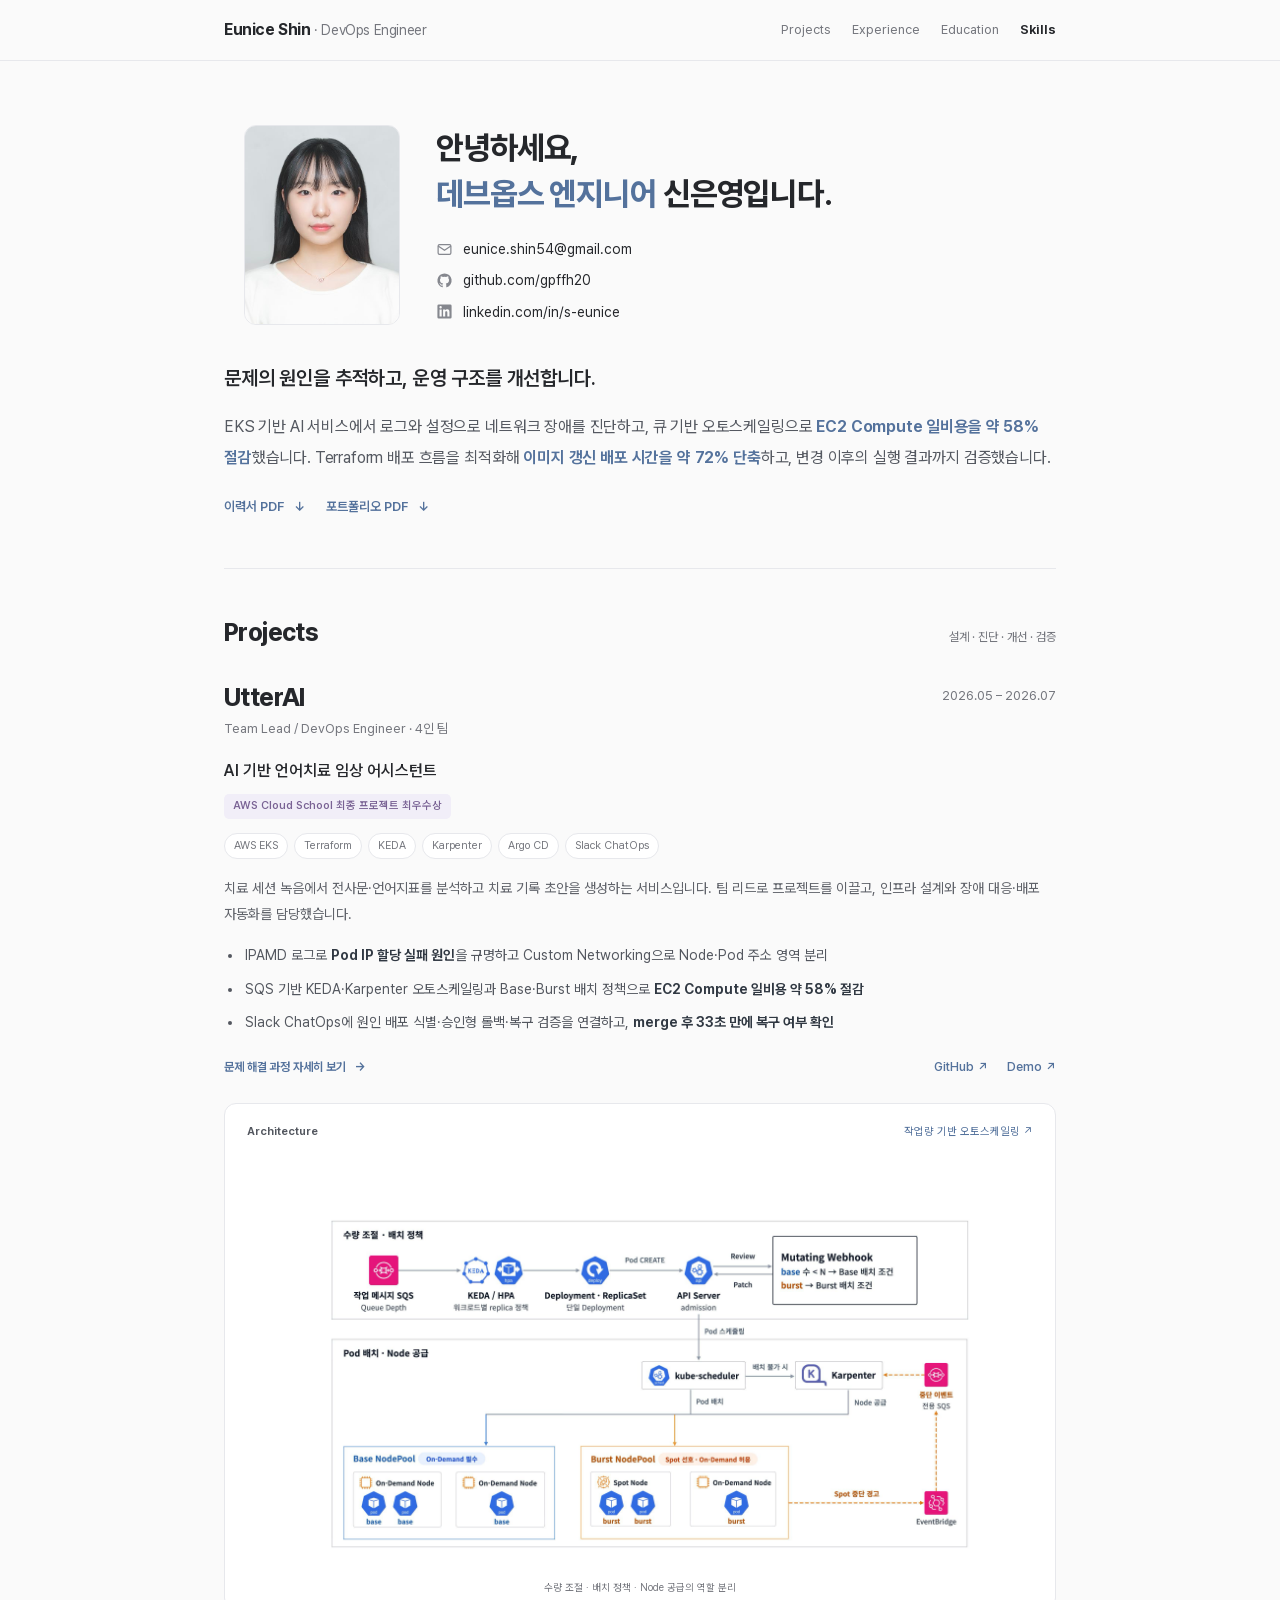
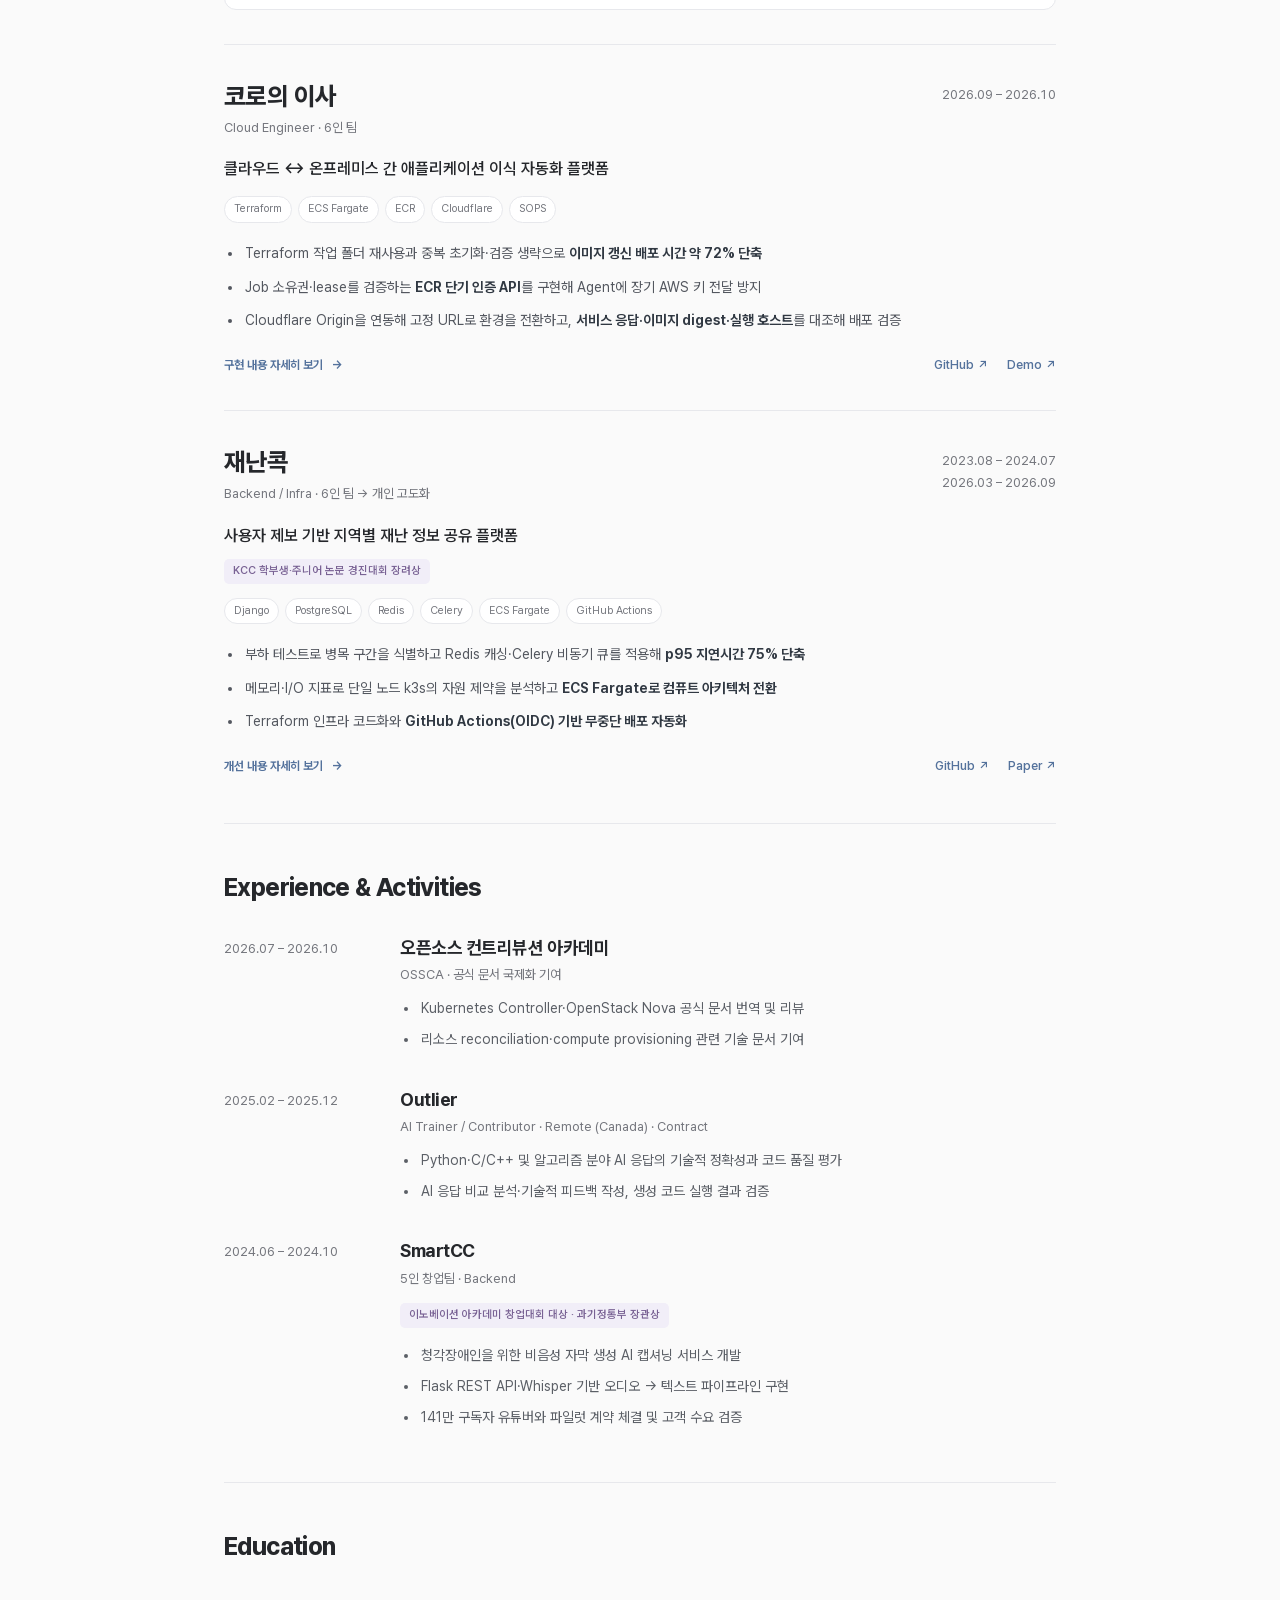
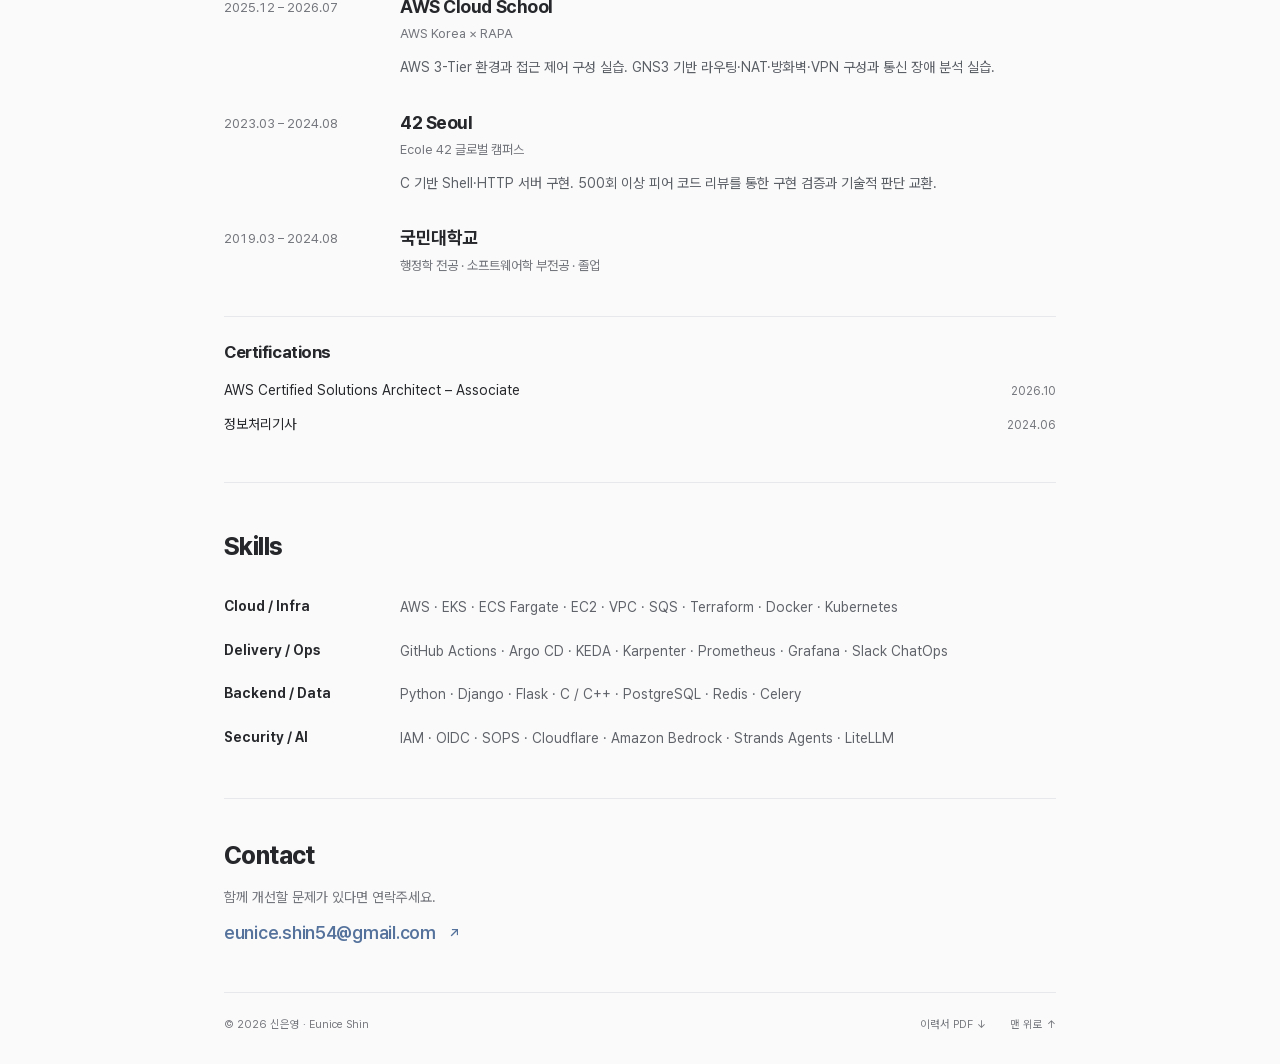
==== commit 2c2d08ba: "Rebuild DevOps portfolio with responsive layouts and project case studies" ====
--- a/index.html
+++ b/index.html
@@ -1,118 +1,83 @@
-<!DOCTYPE html>
-<html lang="en">
-<head>
-	<meta charset="UTF-8">
-	<meta http-equiv="X-UA-Compatible" content="IE=edge">
-	<meta name="viewport" content="width=device-width, initial-scale=1.0">
-	<title>MyPage</title>
-  <link rel="preconnect" href="https://fonts.googleapis.com">
-  <link rel="preconnect" href="https://fonts.gstatic.com" crossorigin>
-  <link href="https://fonts.googleapis.com/css2?family=Sono:wght@600&display=swap" rel="stylesheet">
-  <link rel="preconnect" href="https://fonts.googleapis.com">
-  <link rel="preconnect" href="https://fonts.gstatic.com" crossorigin>
-  <link href="https://fonts.googleapis.com/css2?family=Do+Hyeon&family=Jua&family=Sono:wght@600&family=Yeon+Sung&display=swap" rel="stylesheet">
-	<link rel="stylesheet" href="style.css">
-</head>
-<body>
-  <div class="big_container">
-    <header id="menu">
-      <nav class="menubar">
-        <ul>
-          <li><a href="#">HOME</a></li>
-          <li><a href="#">ABOUT_ME</a></li>
-          <li><a href="#">LIKE</a></li>
-          <li><a href="#">CONTACT</a></li>
-        </ul>
-      </nav>
-    </header>
-
-    <div class="intro">
-      <h1>Hi, I'm Eunyoung!
-        <br>
-        Welcome to my page!
-      </h1>
-      <br>
-      <h2>If you want to know more about me,
-        <br>
-        scroll down or click menu!</h2>
-      <div class="profile">
-        <img src="./img/memoji.png" alt="my_emoji" width="350rem" height="350vh"/>
-      </div>
-    </div>
-
-    <div class="about_me">
-      <img src="./img/about_me.jpg" alt="my_profile" width="370rem" height="550rem"/>
-      <div class="introduction">
-       <div class="title">About Me</div>
-        <div class="text">
-        안녕하세요! 제 이름은 신은영입니다.
-        <br>
-        전공은 행정학과이지만 개발자를 목표로 열심히 공부하고 있습니다!
-        <br>
-        주력 언어는 C언어이고, 알고리즘 공부를 하면서 C++공부를 같이 하고 있습니다.
-        <br>
-        1년 동안 잘 부탁드립니다!
-        </div>
-        <div class="info">
-          <fieldset>
-            이름 : 신은영
-            <br>
-            생년월일 : 2000.05.04
-            <br>
-            MBTI : ISTP, INTP
-            <br>
-            소속 : 멋쟁이 사자처럼 국민대, 국민대학교 행정학과, 42서울
-            <br>
-            파트 :백엔드
-          </fieldset>  
-        </div>
-      </div>
-    </div>
-  
-    <div class="like_it">
-      <div class="like_title">I like this!</div>
-      <div class="icon">
-        <div class="dev">
-          <img src="./img/icon_laptop.png" alt="dev_icon" width="150rem" height="250rem"/>
-          <br>
-        <h1>개발 좋아합니다.</h1>
-        </div>
-        <div class="baseball">
-          <img src="./img/icon_baseball.png" alt="baseball_icon" width="150rem" height="250rem"/>
-          <br>
-        <h1>야구 사랑합니다.</h1>
-        </div>
-        <div class="trip">
-          <img src="./img/icon_trip.png" alt="trip_icon" width="150rem" height="250rem"/>
-          <br>
-        <h1>여행 매우 좋아합니다.</h1>
-        </div>
-      </div>
-    </div>
-
-    <div class="contact">
-      <div class="contact_me">Contact Me</div>
-      <span  class="background">
-        <img src="./img/back.webp" alt="background" width="1000rem" height="350rem"/>
-      </span>
-      <div class="sns">
-        <div class="mail">
-          <img src="./img/gmail.png" alt="mail_icon" width="60rem" height="60rem"/>
-          <br>
-          <h1>email</h1>
-        </div>
-        <div class="instagram">
-          <img src="./img/instagram.png" alt="insta_icon" width="60rem" height="60rem"/>
-          <br>
-          <h1>instagram</h1>
-        </div>
-        <div class="github">
-          <img src="./img/github.png" alt="github_icon" width="60rem" height="60rem"/>
-          <br>
-          <h1>github</h1>
-        </div>  
+<!doctype html>
+<html lang="ko"><head><meta charset="utf-8"><meta name="viewport" content="width=device-width,initial-scale=1">
+<title>신은영 | DevOps Engineer</title><meta name="description" content="로그와 지표로 장애를 진단하고, 운영 구조를 개선하는 데브옵스 엔지니어 신은영의 포트폴리오.">
+<meta name="theme-color" content="#f0f3ed"><meta property="og:type" content="website"><meta property="og:locale" content="ko_KR">
+<meta property="og:title" content="신은영 | DevOps Engineer"><meta property="og:description" content="로그와 지표로 장애를 진단하고, 운영 구조를 개선하는 데브옵스 엔지니어 신은영의 포트폴리오."><meta property="og:url" content="https://gpffh20.github.io/">
+<link rel="canonical" href="https://gpffh20.github.io/"><link rel="icon" type="image/svg+xml" href="/assets/favicon.svg"><link rel="preload" href="/assets/PretendardVariable.woff2" as="font" type="font/woff2" crossorigin><link rel="stylesheet" href="/styles.css"><script src="/site.js" defer></script></head>
+<body><a class="skip" href="#main">본문으로 건너뛰기</a>
+<header class="site-header"><div class="nav-wrap"><a class="brand" href="/" aria-label="신은영 포트폴리오 홈">Eunice Shin<span> · DevOps Engineer</span></a><nav class="main-nav" aria-label="메인 메뉴"><a href="#projects">Projects</a><a href="#experience">Experience</a><a href="#education">Education</a><a href="#skills">Skills</a></nav></div></header>
+<main class="main home" id="main"><header class="hero" id="about">
+  <div class="profile">
+    <div class="photo"><img src="/assets/portrait.png" alt="신은영 프로필 사진" width="156" height="200"></div>
+    <div class="profile-copy">
+      <h1>안녕하세요,<br><span>데브옵스 엔지니어</span> 신은영입니다.</h1>
+      <div class="profile-links">
+        <a href="mailto:eunice.shin54@gmail.com"><svg viewBox="0 0 24 24" fill="none" stroke="currentColor" stroke-width="1.7" aria-hidden="true"><rect x="3" y="5" width="18" height="14" rx="2"/><path d="m3 7 9 6 9-6"/></svg>eunice.shin54@gmail.com</a>
+        <a href="https://github.com/gpffh20" target="_blank" rel="noopener noreferrer"><svg viewBox="0 0 24 24" fill="currentColor" aria-hidden="true"><path d="M12 2a10 10 0 0 0-3.16 19.49c.5.09.68-.22.68-.48v-1.87c-2.78.61-3.37-1.18-3.37-1.18-.45-1.16-1.11-1.47-1.11-1.47-.91-.62.07-.61.07-.61 1 .07 1.53 1.03 1.53 1.03.89 1.53 2.34 1.09 2.91.83.09-.65.35-1.09.64-1.34-2.22-.25-4.55-1.11-4.55-4.94 0-1.09.39-1.98 1.03-2.68-.1-.25-.45-1.27.1-2.65 0 0 .84-.27 2.75 1.03a9.6 9.6 0 0 1 5 0c1.91-1.3 2.75-1.03 2.75-1.03.55 1.38.2 2.4.1 2.65.64.7 1.03 1.59 1.03 2.68 0 3.84-2.34 4.68-4.57 4.93.36.31.68.92.68 1.86v2.76c0 .26.18.58.69.48A10 10 0 0 0 12 2Z"/></svg>github.com/gpffh20</a>
+        <a href="https://www.linkedin.com/in/s-eunice/" target="_blank" rel="noopener noreferrer"><svg viewBox="0 0 24 24" fill="currentColor" aria-hidden="true"><path d="M20 2H4a2 2 0 0 0-2 2v16a2 2 0 0 0 2 2h16a2 2 0 0 0 2-2V4a2 2 0 0 0-2-2ZM8 19H5V9h3ZM6.5 7.7a1.7 1.7 0 1 1 0-3.4 1.7 1.7 0 0 1 0 3.4ZM19 19h-3v-5.3c0-1.4-.4-2.1-1.5-2.1S13 12.3 13 13.7V19h-3V9h3v1.4A3.3 3.3 0 0 1 16 8.8c2.2 0 3 1.5 3 4.2Z"/></svg>linkedin.com/in/s-eunice</a>
       </div>
     </div>
   </div>
-</body>
-</html>+  <div class="intro">
+    <p><strong>문제의 원인을 추적하고, 운영 구조를 개선합니다.</strong></p>
+    <p>EKS 기반 AI 서비스에서 로그와 설정으로 네트워크 장애를 진단하고, 큐 기반 오토스케일링으로 <b>EC2 Compute 일비용을 약 58% 절감</b>했습니다. Terraform 배포 흐름을 최적화해 <b>이미지 갱신 배포 시간을 약 72% 단축</b>하고, 변경 이후의 실행 결과까지 검증했습니다.</p>
+  </div>
+  <div class="hero-downloads"><a href="/assets/eunice-shin-resume.pdf" download="신은영_이력서.pdf">이력서 PDF <span aria-hidden="true">↓</span></a><a href="/assets/eunice-shin-portfolio.pdf" download="신은영_포트폴리오.pdf">포트폴리오 PDF <span aria-hidden="true">↓</span></a></div>
+</header>
+
+<section class="section" id="projects">
+  <div class="section-heading"><h2>Projects</h2><span>설계 · 진단 · 개선 · 검증</span></div>
+  <article class="project-entry">
+    <div class="project-top"><div><h3><a href="/projects/utterai/">UtterAI</a></h3><div class="project-role">Team Lead / DevOps Engineer · 4인 팀</div></div><time>2026.05 – 2026.07</time></div>
+    <p class="project-subtitle">AI 기반 언어치료 임상 어시스턴트</p>
+    <span class="award">AWS Cloud School 최종 프로젝트 최우수상</span>
+    <div class="tags"><span class="tag">AWS EKS</span><span class="tag">Terraform</span><span class="tag">KEDA</span><span class="tag">Karpenter</span><span class="tag">Argo CD</span><span class="tag">Slack ChatOps</span></div>
+    <p class="project-description">치료 세션 녹음에서 전사문·언어지표를 분석하고 치료 기록 초안을 생성하는 서비스입니다. 팀 리드로 프로젝트를 이끌고, 인프라 설계와 장애 대응·배포 자동화를 담당했습니다.</p>
+    <ul class="contributions">
+      <li>IPAMD 로그로 <strong>Pod IP 할당 실패 원인</strong>을 규명하고 Custom Networking으로 Node·Pod 주소 영역 분리</li>
+      <li>SQS 기반 KEDA·Karpenter 오토스케일링과 Base·Burst 배치 정책으로 <strong>EC2 Compute 일비용 약 58% 절감</strong></li>
+      <li>Slack ChatOps에 원인 배포 식별·승인형 롤백·복구 검증을 연결하고, <strong>merge 후 33초 만에 복구 여부 확인</strong></li>
+    </ul>
+    <div class="project-links"><a class="detail-link" href="/projects/utterai/">문제 해결 과정 자세히 보기 <span aria-hidden="true">→</span></a><a href="https://github.com/UtterAI-aws13/UtterAI_Infra/tree/eunyoung/infra-lab" target="_blank" rel="noopener noreferrer">GitHub ↗</a><a href="https://youtu.be/4a5bOTO9fbY" target="_blank" rel="noopener noreferrer">Demo ↗</a></div>
+    <div class="case-preview"><div class="preview-head"><span>Architecture</span><a href="/projects/utterai/#scaling">작업량 기반 오토스케일링 ↗</a></div><figure class="figure"><button type="button" data-enlarge aria-label="UtterAI 오토스케일링 구성도 확대"><img width="2764" height="1684" src="/assets/autoscaling.png" alt="KEDA로 작업량에 맞춰 Pod를 조정하고 Base·Burst 배치와 Karpenter로 Node를 공급하는 구조" loading="lazy"></button><figcaption>수량 조절 · 배치 정책 · Node 공급의 역할 분리</figcaption></figure></div>
+  </article>
+  <article class="project-entry">
+    <div class="project-top"><div><h3><a href="/projects/migration/">코로의 이사</a></h3><div class="project-role">Cloud Engineer · 6인 팀</div></div><time>2026.09 – 2026.10</time></div>
+    <p class="project-subtitle">클라우드 ↔ 온프레미스 간 애플리케이션 이식 자동화 플랫폼</p>
+    <div class="tags"><span class="tag">Terraform</span><span class="tag">ECS Fargate</span><span class="tag">ECR</span><span class="tag">Cloudflare</span><span class="tag">SOPS</span></div>
+    <ul class="contributions"><li>Terraform 작업 폴더 재사용과 중복 초기화·검증 생략으로 <strong>이미지 갱신 배포 시간 약 72% 단축</strong></li><li>Job 소유권·lease를 검증하는 <strong>ECR 단기 인증 API</strong>를 구현해 Agent에 장기 AWS 키 전달 방지</li><li>Cloudflare Origin을 연동해 고정 URL로 환경을 전환하고, <strong>서비스 응답·이미지 digest·실행 호스트</strong>를 대조해 배포 검증</li></ul>
+    <div class="project-links"><a class="detail-link" href="/projects/migration/">구현 내용 자세히 보기 <span aria-hidden="true">→</span></a><a href="https://github.com/2026-Softbank-hackathon" target="_blank" rel="noopener noreferrer">GitHub ↗</a><a href="https://youtu.be/Ed6JODQt9sQ" target="_blank" rel="noopener noreferrer">Demo ↗</a></div>
+  </article>
+  <article class="project-entry">
+    <div class="project-top"><div><h3><a href="/projects/disasterkok/">재난콕</a></h3><div class="project-role">Backend / Infra · 6인 팀 → 개인 고도화</div></div><div class="project-period">2023.08 – 2024.07<br>2026.03 – 2026.09</div></div>
+    <p class="project-subtitle">사용자 제보 기반 지역별 재난 정보 공유 플랫폼</p><span class="award">KCC 학부생·주니어 논문 경진대회 장려상</span>
+    <div class="tags"><span class="tag">Django</span><span class="tag">PostgreSQL</span><span class="tag">Redis</span><span class="tag">Celery</span><span class="tag">ECS Fargate</span><span class="tag">GitHub Actions</span></div>
+    <ul class="contributions"><li>부하 테스트로 병목 구간을 식별하고 Redis 캐싱·Celery 비동기 큐를 적용해 <strong>p95 지연시간 75% 단축</strong></li><li>메모리·I/O 지표로 단일 노드 k3s의 자원 제약을 분석하고 <strong>ECS Fargate로 컴퓨트 아키텍처 전환</strong></li><li>Terraform 인프라 코드화와 <strong>GitHub Actions(OIDC) 기반 무중단 배포 자동화</strong></li></ul>
+    <div class="project-links"><a class="detail-link" href="/projects/disasterkok/">개선 내용 자세히 보기 <span aria-hidden="true">→</span></a><a href="https://github.com/gpffh20/Disasterkok" target="_blank" rel="noopener noreferrer">GitHub ↗</a><a href="https://www.dbpia.co.kr/journal/articleDetail?nodeId=NODE11862329" target="_blank" rel="noopener noreferrer">Paper ↗</a></div>
+  </article>
+</section>
+
+<section class="section" id="experience"><div class="section-heading"><h2>Experience & Activities</h2></div>
+  <article class="timeline-item"><div class="timeline-date">2026.07 – 2026.10</div><div><h3>오픈소스 컨트리뷰션 아카데미</h3><div class="timeline-role">OSSCA · 공식 문서 국제화 기여</div><ul><li>Kubernetes Controller·OpenStack Nova 공식 문서 번역 및 리뷰</li><li>리소스 reconciliation·compute provisioning 관련 기술 문서 기여</li></ul></div></article>
+  <article class="timeline-item"><div class="timeline-date">2025.02 – 2025.12</div><div><h3>Outlier</h3><div class="timeline-role">AI Trainer / Contributor · Remote (Canada) · Contract</div><ul><li>Python·C/C++ 및 알고리즘 분야 AI 응답의 기술적 정확성과 코드 품질 평가</li><li>AI 응답 비교 분석·기술적 피드백 작성, 생성 코드 실행 결과 검증</li></ul></div></article>
+  <article class="timeline-item"><div class="timeline-date">2024.06 – 2024.10</div><div><h3>SmartCC</h3><div class="timeline-role">5인 창업팀 · Backend</div><span class="award">이노베이션 아카데미 창업대회 대상 · 과기정통부 장관상</span><ul><li>청각장애인을 위한 비음성 자막 생성 AI 캡셔닝 서비스 개발</li><li>Flask REST API·Whisper 기반 오디오 → 텍스트 파이프라인 구현</li><li>141만 구독자 유튜버와 파일럿 계약 체결 및 고객 수요 검증</li></ul></div></article>
+</section>
+
+<section class="section" id="education"><div class="section-heading"><h2>Education</h2></div>
+  <article class="timeline-item"><div class="timeline-date">2025.12 – 2026.07</div><div><h3>AWS Cloud School</h3><div class="timeline-role">AWS Korea × RAPA</div><p>AWS 3-Tier 환경과 접근 제어 구성 실습. GNS3 기반 라우팅·NAT·방화벽·VPN 구성과 통신 장애 분석 실습.</p></div></article>
+  <article class="timeline-item"><div class="timeline-date">2023.03 – 2024.08</div><div><h3>42 Seoul</h3><div class="timeline-role">Ecole 42 글로벌 캠퍼스</div><p>C 기반 Shell·HTTP 서버 구현. 500회 이상 피어 코드 리뷰를 통한 구현 검증과 기술적 판단 교환.</p></div></article>
+  <article class="timeline-item"><div class="timeline-date">2019.03 – 2024.08</div><div><h3>국민대학교</h3><div class="timeline-role">행정학 전공 · 소프트웨어학 부전공 · 졸업</div></div></article>
+  <div class="certifications"><h3>Certifications</h3><div class="certificate"><span>AWS Certified Solutions Architect – Associate</span><time>2026.10</time></div><div class="certificate"><span>정보처리기사</span><time>2024.06</time></div></div>
+</section>
+
+<section class="section" id="skills"><div class="section-heading"><h2>Skills</h2></div><dl class="skills">
+  <div><dt>Cloud / Infra</dt><dd>AWS · EKS · ECS Fargate · EC2 · VPC · SQS · Terraform · Docker · Kubernetes</dd></div>
+  <div><dt>Delivery / Ops</dt><dd>GitHub Actions · Argo CD · KEDA · Karpenter · Prometheus · Grafana · Slack ChatOps</dd></div>
+  <div><dt>Backend / Data</dt><dd>Python · Django · Flask · C / C++ · PostgreSQL · Redis · Celery</dd></div>
+  <div><dt>Security / AI</dt><dd>IAM · OIDC · SOPS · Cloudflare · Amazon Bedrock · Strands Agents · LiteLLM</dd></div>
+</dl></section>
+
+<section class="contact-section" id="contact"><h2>Contact</h2><p>함께 개선할 문제가 있다면 연락주세요.</p><a class="contact-email" href="mailto:eunice.shin54@gmail.com">eunice.shin54@gmail.com <span aria-hidden="true">↗</span></a></section>
+<footer class="footer"><span>© 2026 신은영 · Eunice Shin</span><div><a href="/assets/eunice-shin-resume.pdf" download="신은영_이력서.pdf">이력서 PDF ↓</a><a href="#main">맨 위로 ↑</a></div></footer></main>
+<dialog class="lightbox" id="image-dialog" aria-label="이미지 확대 보기"><button type="button" class="lightbox-close" aria-label="이미지 닫기">닫기 ×</button><img alt=""></dialog>
+</body></html>
--- a/styles.css
+++ b/styles.css
@@ -0,0 +1,7 @@
+@font-face{font-family:Pretendard;src:url('/assets/PretendardVariable.woff2') format('woff2');font-weight:100 900;font-style:normal;font-display:swap}
+:root{--bg:#fafafa;--paper:#fff;--ink:#25272b;--muted:#74767d;--line:#e7e8ec;--accent:#54729c;--soft:#eff3f8;--radius:12px;--width:880px}
+*{box-sizing:border-box}html{scroll-behavior:smooth;scroll-padding-top:85px}body{margin:0;background:var(--bg);color:var(--ink);font-family:Pretendard,-apple-system,BlinkMacSystemFont,'Apple SD Gothic Neo',sans-serif;font-size:16px;line-height:1.75;word-break:keep-all;overflow-wrap:break-word;-webkit-font-smoothing:antialiased}h1,h2,h3,h4,p,figure,dl,dd{margin:0}h1,h2,h3,h4{line-height:1.4;letter-spacing:-.025em}h1{font-weight:750}h2{font-size:25px;font-weight:750}h3{font-size:20px;font-weight:700}p+p{margin-top:16px}a{color:inherit;text-decoration:none}button{font:inherit}img{display:block;max-width:100%;height:auto}ul{margin:12px 0 0;padding-left:19px}li{padding-left:2px;margin:5px 0}strong,b{font-weight:650}::selection{background:#dfe7f4}a:focus-visible,button:focus-visible{outline:3px solid #8ca5c7;outline-offset:4px}a:hover{text-decoration:underline;text-underline-offset:4px}.skip{position:fixed;top:-100px;left:20px;z-index:100;background:var(--ink);color:#fff;padding:12px}.skip:focus{top:10px}.site-header{position:sticky;top:0;z-index:20;background:#fafafaf2;backdrop-filter:blur(12px);border-bottom:1px solid var(--line)}.nav-wrap{max-width:var(--width);padding:0 24px;margin:auto;min-height:60px;display:flex;align-items:center;justify-content:space-between;gap:24px}.brand{font-size:16px;font-weight:700;white-space:nowrap;letter-spacing:-.025em}.brand span{font-weight:400;color:var(--muted);font-size:14px}.main-nav{display:flex;gap:21px;font-size:13px;color:var(--muted)}.main-nav a[aria-current]{color:var(--ink);font-weight:650}.main{max-width:var(--width);margin:0 auto;padding:0 24px}.hero{padding:64px 0 49px}.profile{display:flex;gap:36px;align-items:stretch;padding:0 20px}.photo{width:156px;height:200px;flex:none;border-radius:var(--radius);overflow:hidden;border:1px solid var(--line);background:#fff}.photo img{width:100%;height:100%;object-fit:cover;object-position:center 35%}.profile-copy{display:flex;flex-direction:column;justify-content:space-between;padding:0 0 2px;min-width:0}.hero h1{font-size:32px;line-height:1.45;letter-spacing:-.035em}.hero h1 span{color:var(--accent)}.profile-links{display:flex;flex-direction:column;gap:9px}.profile-links a{font-size:14px;display:inline-flex;align-items:center;gap:10px;line-height:1.6;overflow-wrap:anywhere}.profile-links svg{width:17px;height:17px;flex:none;color:#85878e}.intro{margin-top:36px;font-size:16px;line-height:1.95;letter-spacing:-.01em}.intro p:first-child{font-size:20px;line-height:1.7}.intro p:first-child strong{font-weight:600}.intro p+p{margin-top:16px;color:#555961}.intro b{color:var(--accent);font-weight:650}.hero-downloads{display:flex;gap:20px;margin-top:23px;font-size:13px;font-weight:600;color:var(--accent)}.hero-downloads a{display:flex;align-items:center;gap:10px}.section{border-top:1px solid var(--line);padding:46px 0}.section-heading{display:flex;align-items:baseline;justify-content:space-between;gap:20px;margin-bottom:30px}.section-heading>span{font-size:12px;color:var(--muted)}.project-entry+.project-entry{border-top:1px solid var(--line);padding-top:34px;margin-top:34px}.project-top{display:flex;justify-content:space-between;align-items:flex-start;gap:20px}.project-top h3{font-size:25px;font-weight:750}.project-top time,.project-period{font-size:13px;color:var(--muted);white-space:nowrap;line-height:1.7;padding-top:5px;font-variant-numeric:tabular-nums}.project-role{font-size:13px;color:var(--muted);margin-top:3px}.project-subtitle{font-size:16px;font-weight:550;line-height:1.7;margin-top:16px}.award{display:inline-block;font-size:11px;font-weight:550;background:#f1eef8;color:#796294;border-radius:5px;padding:3px 9px;margin-top:10px;line-height:1.7}.tags{display:flex;flex-wrap:wrap;gap:6px;margin:14px 0 17px}.tag{font-size:11px;padding:3px 9px;border:1px solid var(--line);border-radius:100px;color:#74767d;background:var(--paper);line-height:1.7}.project-description{font-size:14px;color:#60636a;line-height:1.85;margin-bottom:14px}.contributions{font-size:14px;color:#53575f;line-height:1.9;margin-top:14px}.contributions strong{color:#303842}.contributions li{margin:7px 0}.project-links{display:flex;align-items:center;flex-wrap:wrap;gap:19px;margin-top:21px;font-size:12px;font-weight:550;color:var(--accent)}.project-links .detail-link{margin-right:auto;display:flex;align-items:center;gap:9px;font-weight:650}.case-preview{margin-top:25px;border:1px solid var(--line);border-radius:var(--radius);padding:18px 22px 13px;background:#fff}.preview-head{display:flex;align-items:center;justify-content:space-between;font-size:11px;color:var(--muted);gap:12px}.preview-head>span{font-weight:650;color:#53575f}.preview-head a{color:var(--accent)}.case-preview .figure{margin:13px 0 0}.case-preview .figure button{border:0;border-radius:0;padding:0}.case-preview .figure img{max-width:680px}.case-preview .figure figcaption{font-size:10px}.timeline-item{display:grid;grid-template-columns:150px minmax(0,1fr);gap:26px}.timeline-item+.timeline-item{margin-top:29px}.timeline-date{color:var(--muted);font-size:13px;line-height:1.8;padding-top:2px;white-space:nowrap;font-variant-numeric:tabular-nums}.timeline-item h3{font-size:18px}.timeline-role{font-size:13px;color:var(--muted);margin:4px 0 9px}.timeline-item p,.timeline-item li{font-size:14px;color:#5b5f66;line-height:1.85}.timeline-item ul{margin-top:9px}.timeline-item .award{margin:0 0 6px}.certifications{border-top:1px solid var(--line);margin-top:30px;padding-top:24px}.certifications h3{font-size:17px;margin-bottom:13px}.certificate{display:flex;justify-content:space-between;align-items:baseline;gap:24px;font-size:14px;margin-top:9px}.certificate time{font-size:12px;color:var(--muted);white-space:nowrap}.skills{display:grid;gap:17px}.skills>div{display:grid;grid-template-columns:150px minmax(0,1fr);gap:26px}.skills dt{font-size:14px;font-weight:650}.skills dd{font-size:14px;line-height:1.9;color:#60636a}.contact-section{border-top:1px solid var(--line);padding:39px 0 43px}.contact-section p{font-size:14px;color:var(--muted);margin:12px 0 8px}.contact-email{font-size:18px;font-weight:550;letter-spacing:-.015em;color:var(--accent)}.contact-email span{font-size:14px;margin-left:8px}.footer{border-top:1px solid var(--line);padding:22px 0 30px;display:flex;justify-content:space-between;gap:20px;font-size:11px;color:var(--muted)}.footer>div{display:flex;gap:24px}.eyebrow{font-size:10px;letter-spacing:.09em;font-weight:600;color:var(--muted)}.article{position:relative}.article-nav{display:flex;gap:20px;overflow:auto;padding:13px 0;border-bottom:1px solid var(--line);scrollbar-width:none;font-size:11px;color:var(--muted);line-height:1.6}.article-nav a{flex-shrink:0}.breadcrumb{display:flex;align-items:center;gap:12px;font-size:12px;color:var(--muted);padding-top:30px}.breadcrumb a{color:var(--accent)}.article-hero{padding:29px 0 31px;border-bottom:1px solid var(--line)}.article-hero h1{font-size:38px;line-height:1.35;margin-top:10px;letter-spacing:-.035em}.article-hero .lead{font-size:17px;line-height:1.85;max-width:750px;color:#626670;margin-top:14px}.article-hero .award{margin-top:18px}.article-meta{display:flex;flex-wrap:wrap;gap:10px 24px;margin-top:24px;font-size:12px;color:var(--muted)}.article-meta strong{font-size:11px;font-weight:550;color:var(--ink);margin-right:8px}.article-hero .tags{margin-top:15px;margin-bottom:0}.article-actions{display:flex;gap:10px;margin-top:20px}.button{display:inline-flex;gap:14px;align-items:center;justify-content:center;border:1px solid var(--line);border-radius:6px;background:#fff;padding:7px 13px;font-size:12px;font-weight:550;color:var(--accent)}.button:hover{background:var(--soft);text-decoration:none}.article-section{padding:36px 0;border-bottom:1px solid var(--line)}.section-number{font-size:10px;letter-spacing:.08em;font-weight:600;color:var(--accent);margin-bottom:10px}.article-section>h2{font-size:25px;line-height:1.5;margin-bottom:19px}.article-section p,.article-section li{font-size:15px;line-height:1.95;color:#565b63}.article-section h3{font-size:18px;margin:26px 0 10px}.article-section h4{font-size:16px;margin:22px 0 9px}.article-section ul{margin:12px 0 20px}.article-section strong{color:#353b44}.article-toc{margin-top:24px;display:flex;flex-direction:column;gap:10px;padding:18px 21px;background:var(--soft);border-radius:8px;font-size:13px;color:var(--accent)}code{font-family:ui-monospace,SFMono-Regular,Menlo,monospace;font-size:.82em;background:#f0f1f4;border:1px solid #e7e9ee;padding:1px 4px;border-radius:4px;overflow-wrap:anywhere}.callout{padding:17px 21px;border-left:3px solid #9db1cc;border-radius:0 8px 8px 0;background:var(--soft);font-size:14px;line-height:1.9;margin:23px 0;color:#4b5e76}.figure{margin:25px 0}.figure button{width:100%;display:block;cursor:zoom-in;border:1px solid var(--line);padding:15px;border-radius:9px;background:#fff}.figure img{width:100%;height:auto;margin:auto}.figure figcaption{font-size:11px;color:var(--muted);text-align:center;margin-top:10px;line-height:1.7}.architecture img{width:auto;max-height:920px}.results{display:grid;grid-template-columns:repeat(2,minmax(0,1fr));gap:14px;margin:24px 0}.result{border:1px solid var(--line);border-radius:8px;padding:19px 21px;background:#fff}.result strong{display:block;font-size:25px;line-height:1.4;color:var(--accent);font-weight:650;letter-spacing:-.035em}.result span{display:block;font-size:12px;color:var(--muted);margin-top:7px}.evidence-note{font-size:12px!important;color:var(--muted)!important}.download-row{display:flex;flex-wrap:wrap;gap:21px;font-size:13px;color:var(--accent);margin-top:23px}.text-link{display:inline-flex;align-items:center;gap:10px;color:var(--accent);font-size:13px;font-weight:550}.next-project{display:flex;align-items:center;justify-content:space-between;gap:24px;padding:29px 0 35px}.next-project>a:last-child{text-align:right}.next-project span{font-size:10px;color:var(--muted)}.next-project strong{display:block;font-size:17px;margin-top:4px}.lightbox{width:min(1300px,94vw);max-width:94vw;max-height:92dvh;padding:47px 20px 20px;border:0;border-radius:10px;overflow:auto;background:#fff}.lightbox::backdrop{background:#202329c9;backdrop-filter:blur(4px)}.lightbox img{width:100%}.lightbox-close{position:absolute;top:9px;right:12px;background:#f0f2f5;border:0;border-radius:5px;padding:5px 12px;font-size:13px;color:#5a6270;cursor:pointer}.flow{display:grid;grid-template-columns:minmax(0,1fr) 20px minmax(0,1fr) 20px minmax(0,1fr);align-items:center;gap:7px;padding:23px;background:#f3f5f8;border:1px solid var(--line);border-radius:9px;margin:24px 0}.flow-step{padding:18px 9px;text-align:center;background:#fff;border:1px solid var(--line);border-radius:6px}.flow-step strong{font-size:14px;display:block;margin-bottom:5px}.flow-step span{font-size:11px;color:var(--muted)}.flow-arrow{text-align:center;color:#94a0b0}
+@media(max-width:760px){.brand span{display:none}.nav-wrap{min-height:56px;gap:20px}.main-nav{gap:20px}.hero{padding-top:44px}.profile{padding:0;gap:28px}.photo{width:140px;height:180px}.hero h1{font-size:28px}.profile-links a{font-size:13px}.intro{font-size:15px}.intro p:first-child{font-size:19px}.section{padding:38px 0}.timeline-item,.skills>div{grid-template-columns:132px minmax(0,1fr);gap:22px}}
+@media(max-width:580px){html{scroll-padding-top:78px}.nav-wrap{min-height:54px;padding:0 20px;gap:18px}.brand{font-size:14px}.main-nav{font-size:11px;gap:15px}.main{padding:0 20px}.hero{padding:34px 0 33px}.profile{gap:20px;align-items:center}.photo{width:99px;height:130px;border-radius:9px}.profile-copy{padding:0;gap:12px}.hero h1{font-size:clamp(20px,4.6vw,25px);line-height:1.5;letter-spacing:-.04em}.profile-links{gap:6px}.profile-links a{font-size:11px;gap:7px;line-height:1.4}.profile-links svg{width:13px;height:13px}.profile-links a:last-child{display:none}.intro{margin-top:25px;font-size:14px;line-height:1.9}.intro p:first-child{font-size:17px;line-height:1.75}.intro p+p{margin-top:12px}.hero-downloads{margin-top:19px;font-size:12px;gap:22px}.section{padding:33px 0}.section-heading{margin-bottom:24px;gap:15px}.section-heading h2{font-size:23px}.section-heading>span{font-size:10px}.project-top{gap:14px}.project-top h3{font-size:23px}.project-top time,.project-period{font-size:11px;padding-top:5px}.project-role{font-size:11px;margin-top:4px;line-height:1.6}.project-subtitle{font-size:14px;margin-top:15px;line-height:1.8}.award{font-size:10px;padding:3px 7px;margin-top:9px}.tags{gap:5px;margin:12px 0 15px}.tag{font-size:10px;padding:2px 7px}.project-description,.contributions{font-size:13px;line-height:1.9}.contributions li{margin:7px 0}.project-links{gap:15px;font-size:11px;row-gap:12px;margin-top:17px}.project-links .detail-link{flex-basis:100%;margin-right:0}.project-entry+.project-entry{padding-top:28px;margin-top:28px}.case-preview{padding:13px 12px 10px;margin-top:20px;border-radius:9px}.preview-head{font-size:10px;gap:8px}.case-preview .figure{margin-top:10px}.case-preview .figure figcaption{font-size:9px}.timeline-item{grid-template-columns:1fr;gap:6px}.timeline-item+.timeline-item{margin-top:25px}.timeline-date{font-size:11px;padding:0}.timeline-item h3{font-size:17px}.timeline-role{font-size:12px;margin:4px 0 8px}.timeline-item p,.timeline-item li{font-size:13px}.certifications{padding-top:21px;margin-top:26px}.certifications h3{font-size:16px}.certificate{font-size:12px;gap:18px}.certificate time{font-size:11px}.skills{gap:18px}.skills>div{grid-template-columns:1fr;gap:3px}.skills dt,.skills dd{font-size:13px}.contact-section{padding:30px 0}.contact-section h2{font-size:23px}.contact-section p{font-size:13px}.contact-email{font-size:16px}.footer{font-size:10px;padding:21px 0 25px;gap:15px;flex-wrap:wrap}.footer>div{gap:20px}.article-nav{gap:17px;padding:11px 0;font-size:10px}.breadcrumb{font-size:11px;padding-top:23px}.article-hero{padding:23px 0 27px}.article-hero h1{font-size:32px}.article-hero .lead{font-size:15px;line-height:1.85}.article-meta{gap:9px 17px;margin-top:20px;font-size:11px}.article-meta strong{font-size:10px;margin-right:6px}.article-section{padding:29px 0}.article-section>h2{font-size:21px;margin-bottom:16px}.article-section p,.article-section li{font-size:14px;line-height:1.95}.article-section h3{font-size:17px;margin-top:23px}.article-toc{font-size:12px;padding:15px 16px;gap:11px}.callout{font-size:13px;padding:14px 16px;margin:20px 0}.figure{margin:21px 0}.figure button{padding:7px;border-radius:7px}.figure figcaption{font-size:10px;margin-top:8px}.results{gap:10px;margin:21px 0}.result{padding:15px}.result strong{font-size:22px}.result span{font-size:11px;line-height:1.7}.download-row{font-size:12px;gap:15px}.next-project strong{font-size:15px}.next-project .text-link{font-size:12px}.flow{padding:12px;gap:4px;grid-template-columns:minmax(0,1fr) 14px minmax(0,1fr) 14px minmax(0,1fr)}.flow-step{padding:13px 6px}.flow-step strong{font-size:10px}.flow-step span{font-size:9px}.flow-arrow{font-size:12px}}
+@media(max-width:370px){.main-nav{gap:11px;font-size:10px}.profile{gap:16px}.photo{width:82px;height:110px}.hero h1{font-size:19px}.profile-links a{font-size:10px}.project-top{flex-direction:column;gap:7px}.project-top time,.project-period{padding-top:0}.project-period{white-space:normal}.result strong{font-size:19px}.preview-head a{font-size:9px}}
+@media(prefers-reduced-motion:reduce){html{scroll-behavior:auto}*{transition:none!important;animation:none!important}}
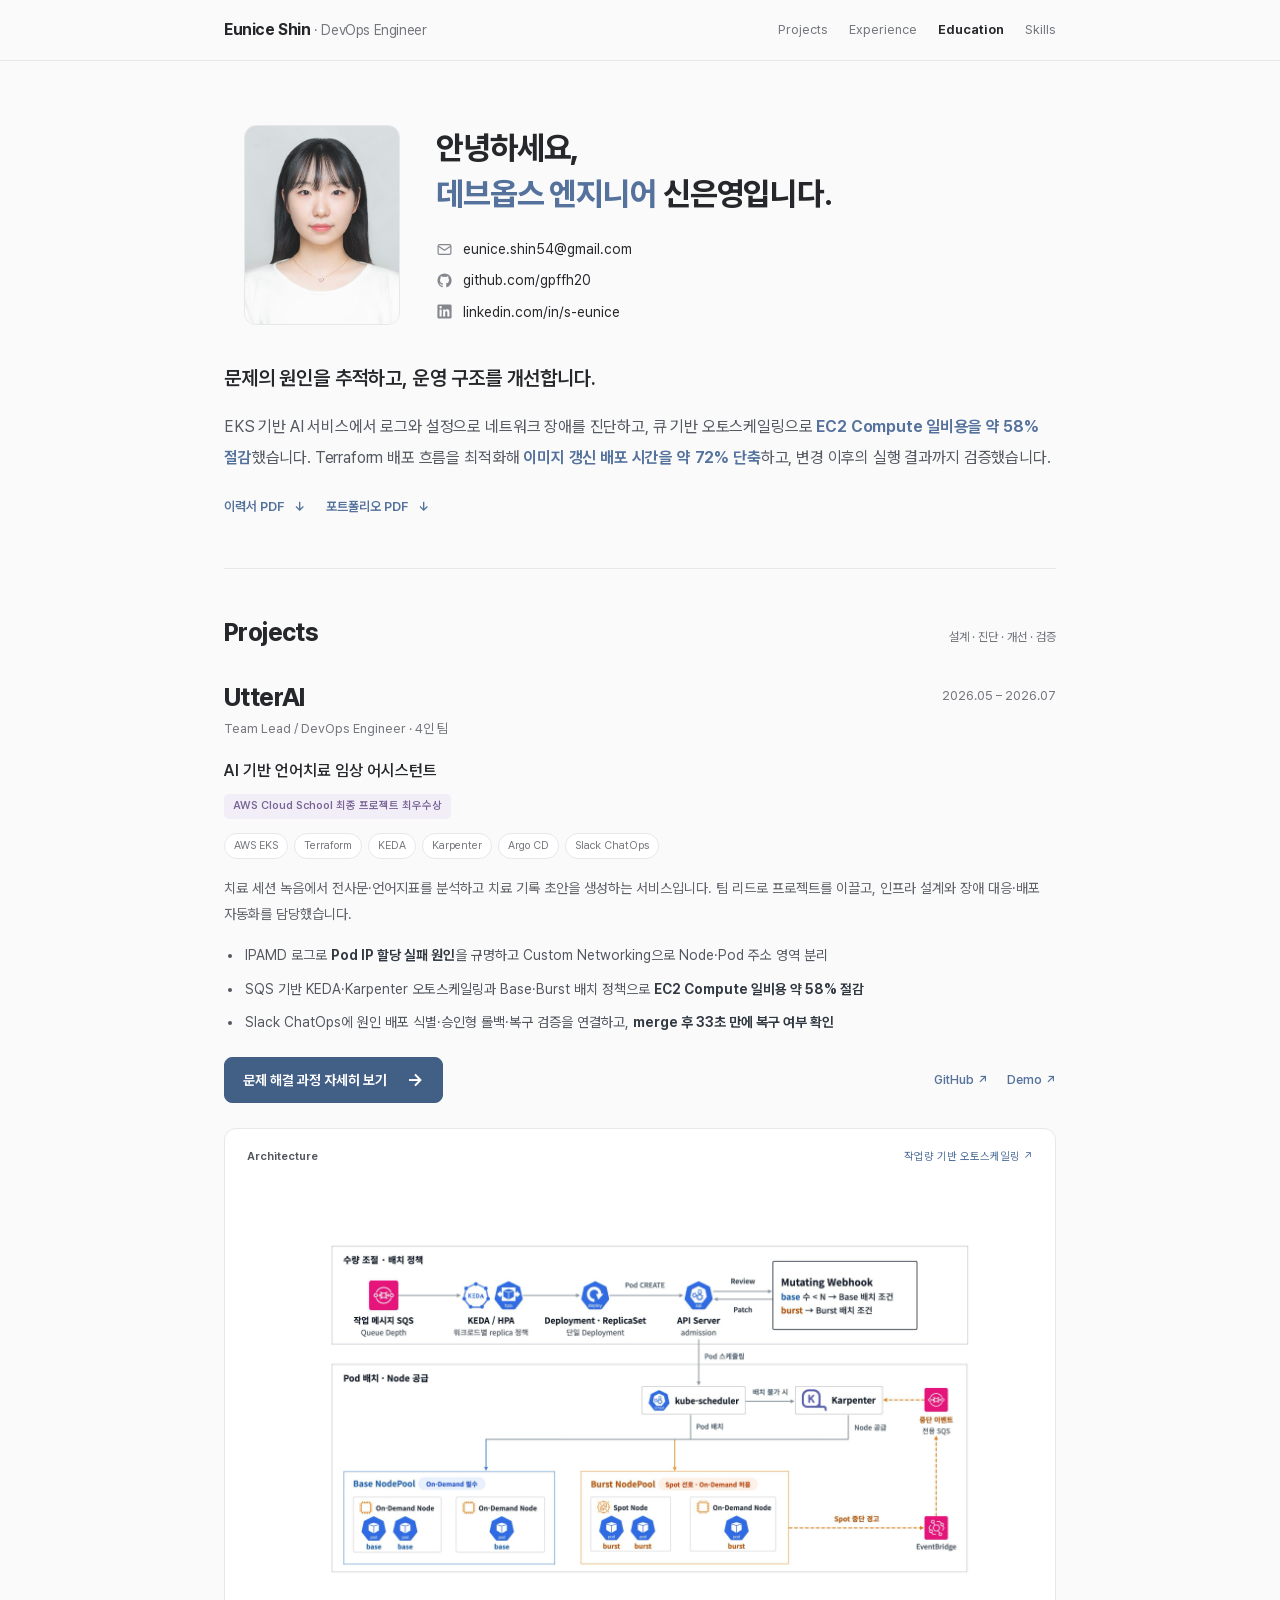
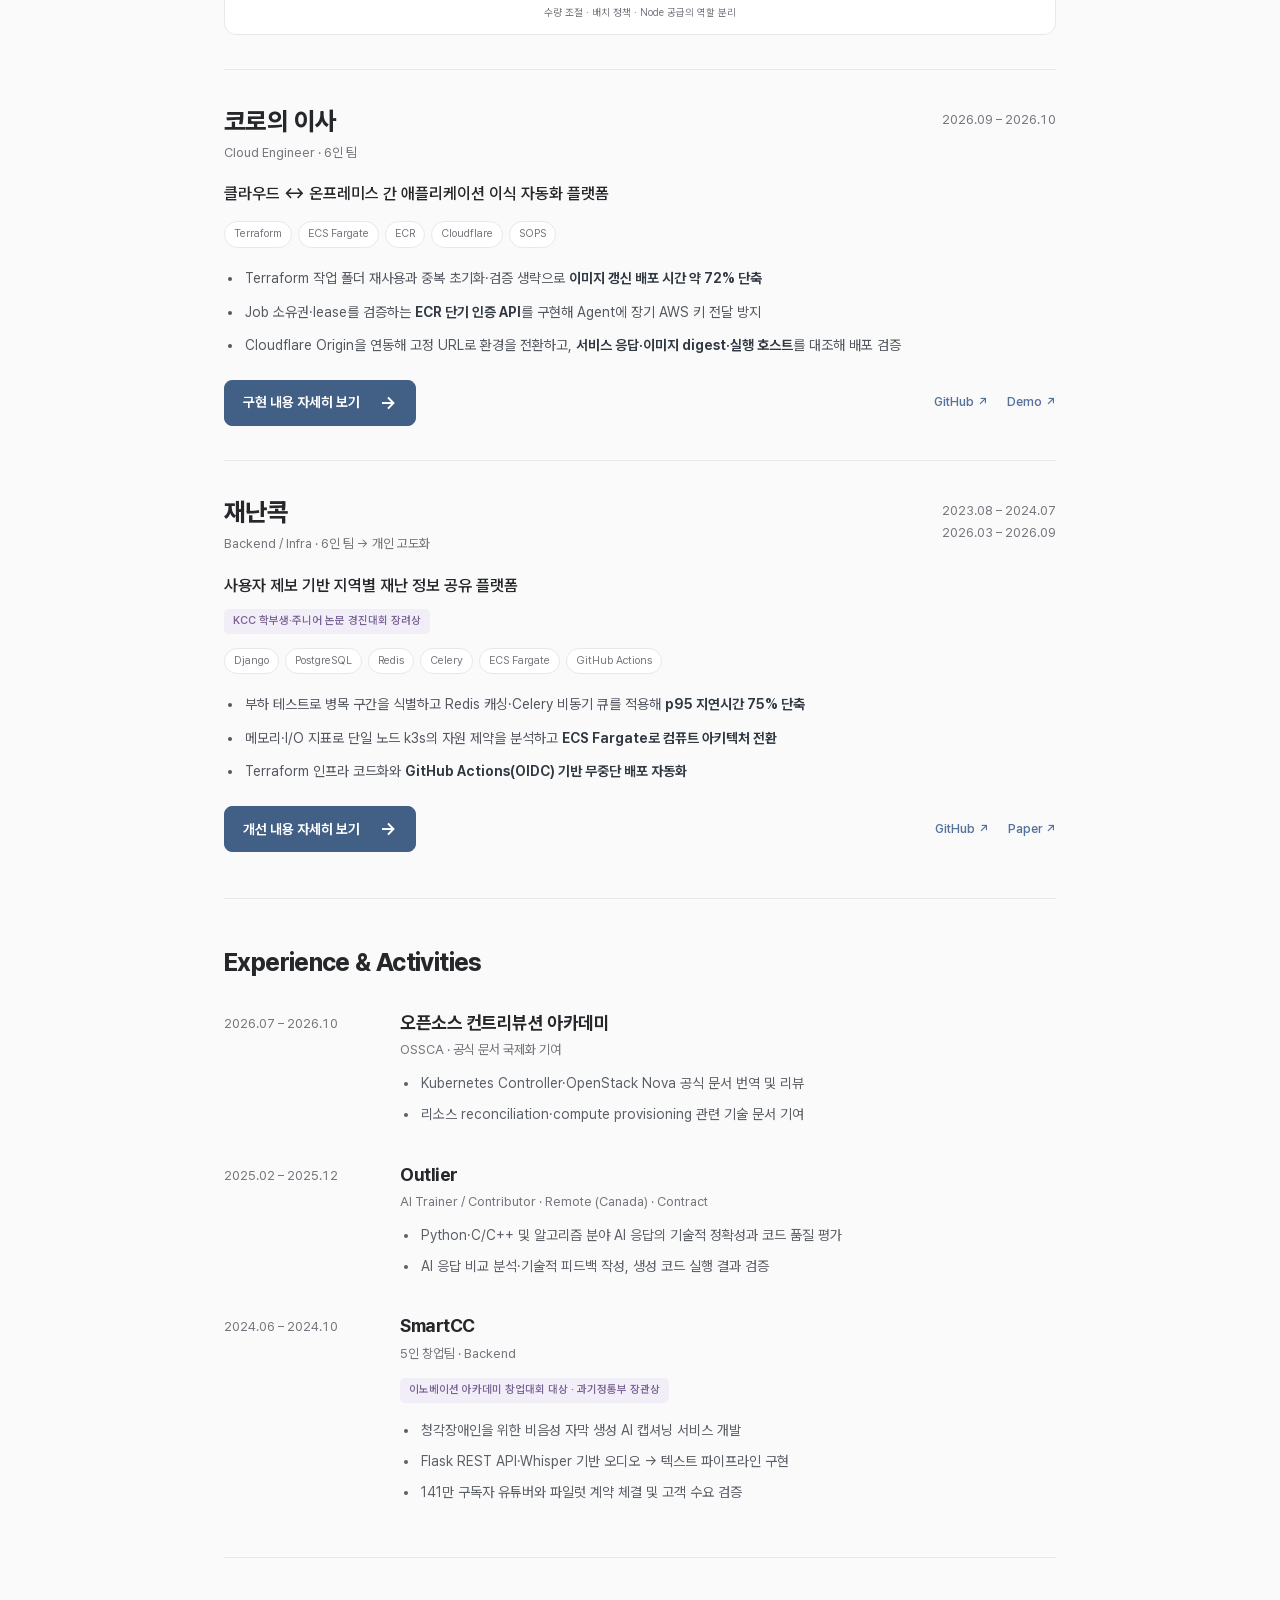
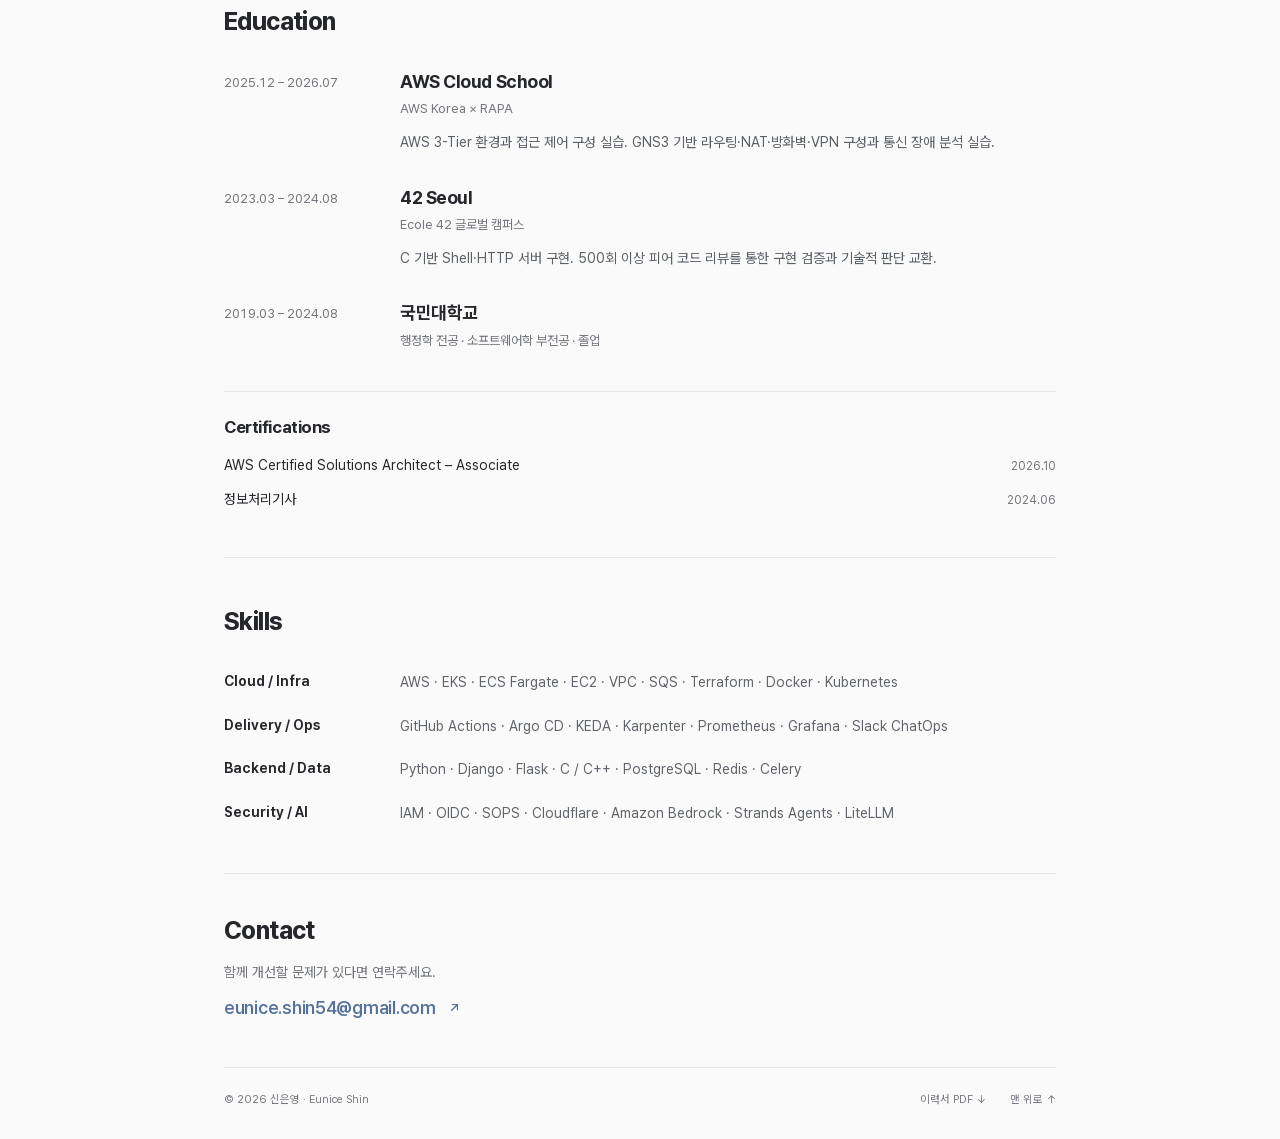
==== commit 6f070d86: "Make project detail links prominent primary buttons" ====
--- a/index.html
+++ b/index.html
@@ -3,7 +3,7 @@
 <title>신은영 | DevOps Engineer</title><meta name="description" content="로그와 지표로 장애를 진단하고, 운영 구조를 개선하는 데브옵스 엔지니어 신은영의 포트폴리오.">
 <meta name="theme-color" content="#f0f3ed"><meta property="og:type" content="website"><meta property="og:locale" content="ko_KR">
 <meta property="og:title" content="신은영 | DevOps Engineer"><meta property="og:description" content="로그와 지표로 장애를 진단하고, 운영 구조를 개선하는 데브옵스 엔지니어 신은영의 포트폴리오."><meta property="og:url" content="https://gpffh20.github.io/">
-<link rel="canonical" href="https://gpffh20.github.io/"><link rel="icon" type="image/svg+xml" href="/assets/favicon.svg"><link rel="preload" href="/assets/PretendardVariable.woff2" as="font" type="font/woff2" crossorigin><link rel="stylesheet" href="/styles.css"><script src="/site.js" defer></script></head>
+<link rel="canonical" href="https://gpffh20.github.io/"><link rel="icon" type="image/svg+xml" href="/assets/favicon.svg"><link rel="preload" href="/assets/PretendardVariable.woff2" as="font" type="font/woff2" crossorigin><link rel="stylesheet" href="/styles.css?v=5ff4b327be"><script src="/site.js" defer></script></head>
 <body><a class="skip" href="#main">본문으로 건너뛰기</a>
 <header class="site-header"><div class="nav-wrap"><a class="brand" href="/" aria-label="신은영 포트폴리오 홈">Eunice Shin<span> · DevOps Engineer</span></a><nav class="main-nav" aria-label="메인 메뉴"><a href="#projects">Projects</a><a href="#experience">Experience</a><a href="#education">Education</a><a href="#skills">Skills</a></nav></div></header>
 <main class="main home" id="main"><header class="hero" id="about">
--- a/styles.css
+++ b/styles.css
@@ -1,7 +1,7 @@
 @font-face{font-family:Pretendard;src:url('/assets/PretendardVariable.woff2') format('woff2');font-weight:100 900;font-style:normal;font-display:swap}
 :root{--bg:#fafafa;--paper:#fff;--ink:#25272b;--muted:#74767d;--line:#e7e8ec;--accent:#54729c;--soft:#eff3f8;--radius:12px;--width:880px}
-*{box-sizing:border-box}html{scroll-behavior:smooth;scroll-padding-top:85px}body{margin:0;background:var(--bg);color:var(--ink);font-family:Pretendard,-apple-system,BlinkMacSystemFont,'Apple SD Gothic Neo',sans-serif;font-size:16px;line-height:1.75;word-break:keep-all;overflow-wrap:break-word;-webkit-font-smoothing:antialiased}h1,h2,h3,h4,p,figure,dl,dd{margin:0}h1,h2,h3,h4{line-height:1.4;letter-spacing:-.025em}h1{font-weight:750}h2{font-size:25px;font-weight:750}h3{font-size:20px;font-weight:700}p+p{margin-top:16px}a{color:inherit;text-decoration:none}button{font:inherit}img{display:block;max-width:100%;height:auto}ul{margin:12px 0 0;padding-left:19px}li{padding-left:2px;margin:5px 0}strong,b{font-weight:650}::selection{background:#dfe7f4}a:focus-visible,button:focus-visible{outline:3px solid #8ca5c7;outline-offset:4px}a:hover{text-decoration:underline;text-underline-offset:4px}.skip{position:fixed;top:-100px;left:20px;z-index:100;background:var(--ink);color:#fff;padding:12px}.skip:focus{top:10px}.site-header{position:sticky;top:0;z-index:20;background:#fafafaf2;backdrop-filter:blur(12px);border-bottom:1px solid var(--line)}.nav-wrap{max-width:var(--width);padding:0 24px;margin:auto;min-height:60px;display:flex;align-items:center;justify-content:space-between;gap:24px}.brand{font-size:16px;font-weight:700;white-space:nowrap;letter-spacing:-.025em}.brand span{font-weight:400;color:var(--muted);font-size:14px}.main-nav{display:flex;gap:21px;font-size:13px;color:var(--muted)}.main-nav a[aria-current]{color:var(--ink);font-weight:650}.main{max-width:var(--width);margin:0 auto;padding:0 24px}.hero{padding:64px 0 49px}.profile{display:flex;gap:36px;align-items:stretch;padding:0 20px}.photo{width:156px;height:200px;flex:none;border-radius:var(--radius);overflow:hidden;border:1px solid var(--line);background:#fff}.photo img{width:100%;height:100%;object-fit:cover;object-position:center 35%}.profile-copy{display:flex;flex-direction:column;justify-content:space-between;padding:0 0 2px;min-width:0}.hero h1{font-size:32px;line-height:1.45;letter-spacing:-.035em}.hero h1 span{color:var(--accent)}.profile-links{display:flex;flex-direction:column;gap:9px}.profile-links a{font-size:14px;display:inline-flex;align-items:center;gap:10px;line-height:1.6;overflow-wrap:anywhere}.profile-links svg{width:17px;height:17px;flex:none;color:#85878e}.intro{margin-top:36px;font-size:16px;line-height:1.95;letter-spacing:-.01em}.intro p:first-child{font-size:20px;line-height:1.7}.intro p:first-child strong{font-weight:600}.intro p+p{margin-top:16px;color:#555961}.intro b{color:var(--accent);font-weight:650}.hero-downloads{display:flex;gap:20px;margin-top:23px;font-size:13px;font-weight:600;color:var(--accent)}.hero-downloads a{display:flex;align-items:center;gap:10px}.section{border-top:1px solid var(--line);padding:46px 0}.section-heading{display:flex;align-items:baseline;justify-content:space-between;gap:20px;margin-bottom:30px}.section-heading>span{font-size:12px;color:var(--muted)}.project-entry+.project-entry{border-top:1px solid var(--line);padding-top:34px;margin-top:34px}.project-top{display:flex;justify-content:space-between;align-items:flex-start;gap:20px}.project-top h3{font-size:25px;font-weight:750}.project-top time,.project-period{font-size:13px;color:var(--muted);white-space:nowrap;line-height:1.7;padding-top:5px;font-variant-numeric:tabular-nums}.project-role{font-size:13px;color:var(--muted);margin-top:3px}.project-subtitle{font-size:16px;font-weight:550;line-height:1.7;margin-top:16px}.award{display:inline-block;font-size:11px;font-weight:550;background:#f1eef8;color:#796294;border-radius:5px;padding:3px 9px;margin-top:10px;line-height:1.7}.tags{display:flex;flex-wrap:wrap;gap:6px;margin:14px 0 17px}.tag{font-size:11px;padding:3px 9px;border:1px solid var(--line);border-radius:100px;color:#74767d;background:var(--paper);line-height:1.7}.project-description{font-size:14px;color:#60636a;line-height:1.85;margin-bottom:14px}.contributions{font-size:14px;color:#53575f;line-height:1.9;margin-top:14px}.contributions strong{color:#303842}.contributions li{margin:7px 0}.project-links{display:flex;align-items:center;flex-wrap:wrap;gap:19px;margin-top:21px;font-size:12px;font-weight:550;color:var(--accent)}.project-links .detail-link{margin-right:auto;display:flex;align-items:center;gap:9px;font-weight:650}.case-preview{margin-top:25px;border:1px solid var(--line);border-radius:var(--radius);padding:18px 22px 13px;background:#fff}.preview-head{display:flex;align-items:center;justify-content:space-between;font-size:11px;color:var(--muted);gap:12px}.preview-head>span{font-weight:650;color:#53575f}.preview-head a{color:var(--accent)}.case-preview .figure{margin:13px 0 0}.case-preview .figure button{border:0;border-radius:0;padding:0}.case-preview .figure img{max-width:680px}.case-preview .figure figcaption{font-size:10px}.timeline-item{display:grid;grid-template-columns:150px minmax(0,1fr);gap:26px}.timeline-item+.timeline-item{margin-top:29px}.timeline-date{color:var(--muted);font-size:13px;line-height:1.8;padding-top:2px;white-space:nowrap;font-variant-numeric:tabular-nums}.timeline-item h3{font-size:18px}.timeline-role{font-size:13px;color:var(--muted);margin:4px 0 9px}.timeline-item p,.timeline-item li{font-size:14px;color:#5b5f66;line-height:1.85}.timeline-item ul{margin-top:9px}.timeline-item .award{margin:0 0 6px}.certifications{border-top:1px solid var(--line);margin-top:30px;padding-top:24px}.certifications h3{font-size:17px;margin-bottom:13px}.certificate{display:flex;justify-content:space-between;align-items:baseline;gap:24px;font-size:14px;margin-top:9px}.certificate time{font-size:12px;color:var(--muted);white-space:nowrap}.skills{display:grid;gap:17px}.skills>div{display:grid;grid-template-columns:150px minmax(0,1fr);gap:26px}.skills dt{font-size:14px;font-weight:650}.skills dd{font-size:14px;line-height:1.9;color:#60636a}.contact-section{border-top:1px solid var(--line);padding:39px 0 43px}.contact-section p{font-size:14px;color:var(--muted);margin:12px 0 8px}.contact-email{font-size:18px;font-weight:550;letter-spacing:-.015em;color:var(--accent)}.contact-email span{font-size:14px;margin-left:8px}.footer{border-top:1px solid var(--line);padding:22px 0 30px;display:flex;justify-content:space-between;gap:20px;font-size:11px;color:var(--muted)}.footer>div{display:flex;gap:24px}.eyebrow{font-size:10px;letter-spacing:.09em;font-weight:600;color:var(--muted)}.article{position:relative}.article-nav{display:flex;gap:20px;overflow:auto;padding:13px 0;border-bottom:1px solid var(--line);scrollbar-width:none;font-size:11px;color:var(--muted);line-height:1.6}.article-nav a{flex-shrink:0}.breadcrumb{display:flex;align-items:center;gap:12px;font-size:12px;color:var(--muted);padding-top:30px}.breadcrumb a{color:var(--accent)}.article-hero{padding:29px 0 31px;border-bottom:1px solid var(--line)}.article-hero h1{font-size:38px;line-height:1.35;margin-top:10px;letter-spacing:-.035em}.article-hero .lead{font-size:17px;line-height:1.85;max-width:750px;color:#626670;margin-top:14px}.article-hero .award{margin-top:18px}.article-meta{display:flex;flex-wrap:wrap;gap:10px 24px;margin-top:24px;font-size:12px;color:var(--muted)}.article-meta strong{font-size:11px;font-weight:550;color:var(--ink);margin-right:8px}.article-hero .tags{margin-top:15px;margin-bottom:0}.article-actions{display:flex;gap:10px;margin-top:20px}.button{display:inline-flex;gap:14px;align-items:center;justify-content:center;border:1px solid var(--line);border-radius:6px;background:#fff;padding:7px 13px;font-size:12px;font-weight:550;color:var(--accent)}.button:hover{background:var(--soft);text-decoration:none}.article-section{padding:36px 0;border-bottom:1px solid var(--line)}.section-number{font-size:10px;letter-spacing:.08em;font-weight:600;color:var(--accent);margin-bottom:10px}.article-section>h2{font-size:25px;line-height:1.5;margin-bottom:19px}.article-section p,.article-section li{font-size:15px;line-height:1.95;color:#565b63}.article-section h3{font-size:18px;margin:26px 0 10px}.article-section h4{font-size:16px;margin:22px 0 9px}.article-section ul{margin:12px 0 20px}.article-section strong{color:#353b44}.article-toc{margin-top:24px;display:flex;flex-direction:column;gap:10px;padding:18px 21px;background:var(--soft);border-radius:8px;font-size:13px;color:var(--accent)}code{font-family:ui-monospace,SFMono-Regular,Menlo,monospace;font-size:.82em;background:#f0f1f4;border:1px solid #e7e9ee;padding:1px 4px;border-radius:4px;overflow-wrap:anywhere}.callout{padding:17px 21px;border-left:3px solid #9db1cc;border-radius:0 8px 8px 0;background:var(--soft);font-size:14px;line-height:1.9;margin:23px 0;color:#4b5e76}.figure{margin:25px 0}.figure button{width:100%;display:block;cursor:zoom-in;border:1px solid var(--line);padding:15px;border-radius:9px;background:#fff}.figure img{width:100%;height:auto;margin:auto}.figure figcaption{font-size:11px;color:var(--muted);text-align:center;margin-top:10px;line-height:1.7}.architecture img{width:auto;max-height:920px}.results{display:grid;grid-template-columns:repeat(2,minmax(0,1fr));gap:14px;margin:24px 0}.result{border:1px solid var(--line);border-radius:8px;padding:19px 21px;background:#fff}.result strong{display:block;font-size:25px;line-height:1.4;color:var(--accent);font-weight:650;letter-spacing:-.035em}.result span{display:block;font-size:12px;color:var(--muted);margin-top:7px}.evidence-note{font-size:12px!important;color:var(--muted)!important}.download-row{display:flex;flex-wrap:wrap;gap:21px;font-size:13px;color:var(--accent);margin-top:23px}.text-link{display:inline-flex;align-items:center;gap:10px;color:var(--accent);font-size:13px;font-weight:550}.next-project{display:flex;align-items:center;justify-content:space-between;gap:24px;padding:29px 0 35px}.next-project>a:last-child{text-align:right}.next-project span{font-size:10px;color:var(--muted)}.next-project strong{display:block;font-size:17px;margin-top:4px}.lightbox{width:min(1300px,94vw);max-width:94vw;max-height:92dvh;padding:47px 20px 20px;border:0;border-radius:10px;overflow:auto;background:#fff}.lightbox::backdrop{background:#202329c9;backdrop-filter:blur(4px)}.lightbox img{width:100%}.lightbox-close{position:absolute;top:9px;right:12px;background:#f0f2f5;border:0;border-radius:5px;padding:5px 12px;font-size:13px;color:#5a6270;cursor:pointer}.flow{display:grid;grid-template-columns:minmax(0,1fr) 20px minmax(0,1fr) 20px minmax(0,1fr);align-items:center;gap:7px;padding:23px;background:#f3f5f8;border:1px solid var(--line);border-radius:9px;margin:24px 0}.flow-step{padding:18px 9px;text-align:center;background:#fff;border:1px solid var(--line);border-radius:6px}.flow-step strong{font-size:14px;display:block;margin-bottom:5px}.flow-step span{font-size:11px;color:var(--muted)}.flow-arrow{text-align:center;color:#94a0b0}
+*{box-sizing:border-box}html{scroll-behavior:smooth;scroll-padding-top:85px}body{margin:0;background:var(--bg);color:var(--ink);font-family:Pretendard,-apple-system,BlinkMacSystemFont,'Apple SD Gothic Neo',sans-serif;font-size:16px;line-height:1.75;word-break:keep-all;overflow-wrap:break-word;-webkit-font-smoothing:antialiased}h1,h2,h3,h4,p,figure,dl,dd{margin:0}h1,h2,h3,h4{line-height:1.4;letter-spacing:-.025em}h1{font-weight:750}h2{font-size:25px;font-weight:750}h3{font-size:20px;font-weight:700}p+p{margin-top:16px}a{color:inherit;text-decoration:none}button{font:inherit}img{display:block;max-width:100%;height:auto}ul{margin:12px 0 0;padding-left:19px}li{padding-left:2px;margin:5px 0}strong,b{font-weight:650}::selection{background:#dfe7f4}a:focus-visible,button:focus-visible{outline:3px solid #8ca5c7;outline-offset:4px}a:hover{text-decoration:underline;text-underline-offset:4px}.skip{position:fixed;top:-100px;left:20px;z-index:100;background:var(--ink);color:#fff;padding:12px}.skip:focus{top:10px}.site-header{position:sticky;top:0;z-index:20;background:#fafafaf2;backdrop-filter:blur(12px);border-bottom:1px solid var(--line)}.nav-wrap{max-width:var(--width);padding:0 24px;margin:auto;min-height:60px;display:flex;align-items:center;justify-content:space-between;gap:24px}.brand{font-size:16px;font-weight:700;white-space:nowrap;letter-spacing:-.025em}.brand span{font-weight:400;color:var(--muted);font-size:14px}.main-nav{display:flex;gap:21px;font-size:13px;color:var(--muted)}.main-nav a[aria-current]{color:var(--ink);font-weight:650}.main{max-width:var(--width);margin:0 auto;padding:0 24px}.hero{padding:64px 0 49px}.profile{display:flex;gap:36px;align-items:stretch;padding:0 20px}.photo{width:156px;height:200px;flex:none;border-radius:var(--radius);overflow:hidden;border:1px solid var(--line);background:#fff}.photo img{width:100%;height:100%;object-fit:cover;object-position:center 35%}.profile-copy{display:flex;flex-direction:column;justify-content:space-between;padding:0 0 2px;min-width:0}.hero h1{font-size:32px;line-height:1.45;letter-spacing:-.035em}.hero h1 span{color:var(--accent)}.profile-links{display:flex;flex-direction:column;gap:9px}.profile-links a{font-size:14px;display:inline-flex;align-items:center;gap:10px;line-height:1.6;overflow-wrap:anywhere}.profile-links svg{width:17px;height:17px;flex:none;color:#85878e}.intro{margin-top:36px;font-size:16px;line-height:1.95;letter-spacing:-.01em}.intro p:first-child{font-size:20px;line-height:1.7}.intro p:first-child strong{font-weight:600}.intro p+p{margin-top:16px;color:#555961}.intro b{color:var(--accent);font-weight:650}.hero-downloads{display:flex;gap:20px;margin-top:23px;font-size:13px;font-weight:600;color:var(--accent)}.hero-downloads a{display:flex;align-items:center;gap:10px}.section{border-top:1px solid var(--line);padding:46px 0}.section-heading{display:flex;align-items:baseline;justify-content:space-between;gap:20px;margin-bottom:30px}.section-heading>span{font-size:12px;color:var(--muted)}.project-entry+.project-entry{border-top:1px solid var(--line);padding-top:34px;margin-top:34px}.project-top{display:flex;justify-content:space-between;align-items:flex-start;gap:20px}.project-top h3{font-size:25px;font-weight:750}.project-top time,.project-period{font-size:13px;color:var(--muted);white-space:nowrap;line-height:1.7;padding-top:5px;font-variant-numeric:tabular-nums}.project-role{font-size:13px;color:var(--muted);margin-top:3px}.project-subtitle{font-size:16px;font-weight:550;line-height:1.7;margin-top:16px}.award{display:inline-block;font-size:11px;font-weight:550;background:#f1eef8;color:#796294;border-radius:5px;padding:3px 9px;margin-top:10px;line-height:1.7}.tags{display:flex;flex-wrap:wrap;gap:6px;margin:14px 0 17px}.tag{font-size:11px;padding:3px 9px;border:1px solid var(--line);border-radius:100px;color:#74767d;background:var(--paper);line-height:1.7}.project-description{font-size:14px;color:#60636a;line-height:1.85;margin-bottom:14px}.contributions{font-size:14px;color:#53575f;line-height:1.9;margin-top:14px}.contributions strong{color:#303842}.contributions li{margin:7px 0}.project-links{display:flex;align-items:center;flex-wrap:wrap;gap:19px;margin-top:21px;font-size:12px;font-weight:550;color:var(--accent)}.project-links .detail-link{margin-right:auto;display:inline-flex;align-items:center;justify-content:center;gap:20px;min-height:46px;padding:10px 18px;border:1px solid #425f86;border-radius:8px;background:#425f86;color:#fff;font-size:14px;font-weight:650;line-height:1.5;text-decoration:none}.project-links .detail-link:hover{background:#344d6f;border-color:#344d6f}.project-links .detail-link span{font-size:18px;line-height:1}.case-preview{margin-top:25px;border:1px solid var(--line);border-radius:var(--radius);padding:18px 22px 13px;background:#fff}.preview-head{display:flex;align-items:center;justify-content:space-between;font-size:11px;color:var(--muted);gap:12px}.preview-head>span{font-weight:650;color:#53575f}.preview-head a{color:var(--accent)}.case-preview .figure{margin:13px 0 0}.case-preview .figure button{border:0;border-radius:0;padding:0}.case-preview .figure img{max-width:680px}.case-preview .figure figcaption{font-size:10px}.timeline-item{display:grid;grid-template-columns:150px minmax(0,1fr);gap:26px}.timeline-item+.timeline-item{margin-top:29px}.timeline-date{color:var(--muted);font-size:13px;line-height:1.8;padding-top:2px;white-space:nowrap;font-variant-numeric:tabular-nums}.timeline-item h3{font-size:18px}.timeline-role{font-size:13px;color:var(--muted);margin:4px 0 9px}.timeline-item p,.timeline-item li{font-size:14px;color:#5b5f66;line-height:1.85}.timeline-item ul{margin-top:9px}.timeline-item .award{margin:0 0 6px}.certifications{border-top:1px solid var(--line);margin-top:30px;padding-top:24px}.certifications h3{font-size:17px;margin-bottom:13px}.certificate{display:flex;justify-content:space-between;align-items:baseline;gap:24px;font-size:14px;margin-top:9px}.certificate time{font-size:12px;color:var(--muted);white-space:nowrap}.skills{display:grid;gap:17px}.skills>div{display:grid;grid-template-columns:150px minmax(0,1fr);gap:26px}.skills dt{font-size:14px;font-weight:650}.skills dd{font-size:14px;line-height:1.9;color:#60636a}.contact-section{border-top:1px solid var(--line);padding:39px 0 43px}.contact-section p{font-size:14px;color:var(--muted);margin:12px 0 8px}.contact-email{font-size:18px;font-weight:550;letter-spacing:-.015em;color:var(--accent)}.contact-email span{font-size:14px;margin-left:8px}.footer{border-top:1px solid var(--line);padding:22px 0 30px;display:flex;justify-content:space-between;gap:20px;font-size:11px;color:var(--muted)}.footer>div{display:flex;gap:24px}.eyebrow{font-size:10px;letter-spacing:.09em;font-weight:600;color:var(--muted)}.article{position:relative}.article-nav{display:flex;gap:20px;overflow:auto;padding:13px 0;border-bottom:1px solid var(--line);scrollbar-width:none;font-size:11px;color:var(--muted);line-height:1.6}.article-nav a{flex-shrink:0}.breadcrumb{display:flex;align-items:center;gap:12px;font-size:12px;color:var(--muted);padding-top:30px}.breadcrumb a{color:var(--accent)}.article-hero{padding:29px 0 31px;border-bottom:1px solid var(--line)}.article-hero h1{font-size:38px;line-height:1.35;margin-top:10px;letter-spacing:-.035em}.article-hero .lead{font-size:17px;line-height:1.85;max-width:750px;color:#626670;margin-top:14px}.article-hero .award{margin-top:18px}.article-meta{display:flex;flex-wrap:wrap;gap:10px 24px;margin-top:24px;font-size:12px;color:var(--muted)}.article-meta strong{font-size:11px;font-weight:550;color:var(--ink);margin-right:8px}.article-hero .tags{margin-top:15px;margin-bottom:0}.article-actions{display:flex;gap:10px;margin-top:20px}.button{display:inline-flex;gap:14px;align-items:center;justify-content:center;border:1px solid var(--line);border-radius:6px;background:#fff;padding:7px 13px;font-size:12px;font-weight:550;color:var(--accent)}.button:hover{background:var(--soft);text-decoration:none}.article-section{padding:36px 0;border-bottom:1px solid var(--line)}.section-number{font-size:10px;letter-spacing:.08em;font-weight:600;color:var(--accent);margin-bottom:10px}.article-section>h2{font-size:25px;line-height:1.5;margin-bottom:19px}.article-section p,.article-section li{font-size:15px;line-height:1.95;color:#565b63}.article-section h3{font-size:18px;margin:26px 0 10px}.article-section h4{font-size:16px;margin:22px 0 9px}.article-section ul{margin:12px 0 20px}.article-section strong{color:#353b44}.article-toc{margin-top:24px;display:flex;flex-direction:column;gap:10px;padding:18px 21px;background:var(--soft);border-radius:8px;font-size:13px;color:var(--accent)}code{font-family:ui-monospace,SFMono-Regular,Menlo,monospace;font-size:.82em;background:#f0f1f4;border:1px solid #e7e9ee;padding:1px 4px;border-radius:4px;overflow-wrap:anywhere}.callout{padding:17px 21px;border-left:3px solid #9db1cc;border-radius:0 8px 8px 0;background:var(--soft);font-size:14px;line-height:1.9;margin:23px 0;color:#4b5e76}.figure{margin:25px 0}.figure button{width:100%;display:block;cursor:zoom-in;border:1px solid var(--line);padding:15px;border-radius:9px;background:#fff}.figure img{width:100%;height:auto;margin:auto}.figure figcaption{font-size:11px;color:var(--muted);text-align:center;margin-top:10px;line-height:1.7}.architecture img{width:auto;max-height:920px}.results{display:grid;grid-template-columns:repeat(2,minmax(0,1fr));gap:14px;margin:24px 0}.result{border:1px solid var(--line);border-radius:8px;padding:19px 21px;background:#fff}.result strong{display:block;font-size:25px;line-height:1.4;color:var(--accent);font-weight:650;letter-spacing:-.035em}.result span{display:block;font-size:12px;color:var(--muted);margin-top:7px}.evidence-note{font-size:12px!important;color:var(--muted)!important}.download-row{display:flex;flex-wrap:wrap;gap:21px;font-size:13px;color:var(--accent);margin-top:23px}.text-link{display:inline-flex;align-items:center;gap:10px;color:var(--accent);font-size:13px;font-weight:550}.next-project{display:flex;align-items:center;justify-content:space-between;gap:24px;padding:29px 0 35px}.next-project>a:last-child{text-align:right}.next-project span{font-size:10px;color:var(--muted)}.next-project strong{display:block;font-size:17px;margin-top:4px}.lightbox{width:min(1300px,94vw);max-width:94vw;max-height:92dvh;padding:47px 20px 20px;border:0;border-radius:10px;overflow:auto;background:#fff}.lightbox::backdrop{background:#202329c9;backdrop-filter:blur(4px)}.lightbox img{width:100%}.lightbox-close{position:absolute;top:9px;right:12px;background:#f0f2f5;border:0;border-radius:5px;padding:5px 12px;font-size:13px;color:#5a6270;cursor:pointer}.flow{display:grid;grid-template-columns:minmax(0,1fr) 20px minmax(0,1fr) 20px minmax(0,1fr);align-items:center;gap:7px;padding:23px;background:#f3f5f8;border:1px solid var(--line);border-radius:9px;margin:24px 0}.flow-step{padding:18px 9px;text-align:center;background:#fff;border:1px solid var(--line);border-radius:6px}.flow-step strong{font-size:14px;display:block;margin-bottom:5px}.flow-step span{font-size:11px;color:var(--muted)}.flow-arrow{text-align:center;color:#94a0b0}
 @media(max-width:760px){.brand span{display:none}.nav-wrap{min-height:56px;gap:20px}.main-nav{gap:20px}.hero{padding-top:44px}.profile{padding:0;gap:28px}.photo{width:140px;height:180px}.hero h1{font-size:28px}.profile-links a{font-size:13px}.intro{font-size:15px}.intro p:first-child{font-size:19px}.section{padding:38px 0}.timeline-item,.skills>div{grid-template-columns:132px minmax(0,1fr);gap:22px}}
-@media(max-width:580px){html{scroll-padding-top:78px}.nav-wrap{min-height:54px;padding:0 20px;gap:18px}.brand{font-size:14px}.main-nav{font-size:11px;gap:15px}.main{padding:0 20px}.hero{padding:34px 0 33px}.profile{gap:20px;align-items:center}.photo{width:99px;height:130px;border-radius:9px}.profile-copy{padding:0;gap:12px}.hero h1{font-size:clamp(20px,4.6vw,25px);line-height:1.5;letter-spacing:-.04em}.profile-links{gap:6px}.profile-links a{font-size:11px;gap:7px;line-height:1.4}.profile-links svg{width:13px;height:13px}.profile-links a:last-child{display:none}.intro{margin-top:25px;font-size:14px;line-height:1.9}.intro p:first-child{font-size:17px;line-height:1.75}.intro p+p{margin-top:12px}.hero-downloads{margin-top:19px;font-size:12px;gap:22px}.section{padding:33px 0}.section-heading{margin-bottom:24px;gap:15px}.section-heading h2{font-size:23px}.section-heading>span{font-size:10px}.project-top{gap:14px}.project-top h3{font-size:23px}.project-top time,.project-period{font-size:11px;padding-top:5px}.project-role{font-size:11px;margin-top:4px;line-height:1.6}.project-subtitle{font-size:14px;margin-top:15px;line-height:1.8}.award{font-size:10px;padding:3px 7px;margin-top:9px}.tags{gap:5px;margin:12px 0 15px}.tag{font-size:10px;padding:2px 7px}.project-description,.contributions{font-size:13px;line-height:1.9}.contributions li{margin:7px 0}.project-links{gap:15px;font-size:11px;row-gap:12px;margin-top:17px}.project-links .detail-link{flex-basis:100%;margin-right:0}.project-entry+.project-entry{padding-top:28px;margin-top:28px}.case-preview{padding:13px 12px 10px;margin-top:20px;border-radius:9px}.preview-head{font-size:10px;gap:8px}.case-preview .figure{margin-top:10px}.case-preview .figure figcaption{font-size:9px}.timeline-item{grid-template-columns:1fr;gap:6px}.timeline-item+.timeline-item{margin-top:25px}.timeline-date{font-size:11px;padding:0}.timeline-item h3{font-size:17px}.timeline-role{font-size:12px;margin:4px 0 8px}.timeline-item p,.timeline-item li{font-size:13px}.certifications{padding-top:21px;margin-top:26px}.certifications h3{font-size:16px}.certificate{font-size:12px;gap:18px}.certificate time{font-size:11px}.skills{gap:18px}.skills>div{grid-template-columns:1fr;gap:3px}.skills dt,.skills dd{font-size:13px}.contact-section{padding:30px 0}.contact-section h2{font-size:23px}.contact-section p{font-size:13px}.contact-email{font-size:16px}.footer{font-size:10px;padding:21px 0 25px;gap:15px;flex-wrap:wrap}.footer>div{gap:20px}.article-nav{gap:17px;padding:11px 0;font-size:10px}.breadcrumb{font-size:11px;padding-top:23px}.article-hero{padding:23px 0 27px}.article-hero h1{font-size:32px}.article-hero .lead{font-size:15px;line-height:1.85}.article-meta{gap:9px 17px;margin-top:20px;font-size:11px}.article-meta strong{font-size:10px;margin-right:6px}.article-section{padding:29px 0}.article-section>h2{font-size:21px;margin-bottom:16px}.article-section p,.article-section li{font-size:14px;line-height:1.95}.article-section h3{font-size:17px;margin-top:23px}.article-toc{font-size:12px;padding:15px 16px;gap:11px}.callout{font-size:13px;padding:14px 16px;margin:20px 0}.figure{margin:21px 0}.figure button{padding:7px;border-radius:7px}.figure figcaption{font-size:10px;margin-top:8px}.results{gap:10px;margin:21px 0}.result{padding:15px}.result strong{font-size:22px}.result span{font-size:11px;line-height:1.7}.download-row{font-size:12px;gap:15px}.next-project strong{font-size:15px}.next-project .text-link{font-size:12px}.flow{padding:12px;gap:4px;grid-template-columns:minmax(0,1fr) 14px minmax(0,1fr) 14px minmax(0,1fr)}.flow-step{padding:13px 6px}.flow-step strong{font-size:10px}.flow-step span{font-size:9px}.flow-arrow{font-size:12px}}
+@media(max-width:580px){html{scroll-padding-top:78px}.nav-wrap{min-height:54px;padding:0 20px;gap:18px}.brand{font-size:14px}.main-nav{font-size:11px;gap:15px}.main{padding:0 20px}.hero{padding:34px 0 33px}.profile{gap:20px;align-items:center}.photo{width:99px;height:130px;border-radius:9px}.profile-copy{padding:0;gap:12px}.hero h1{font-size:clamp(20px,4.6vw,25px);line-height:1.5;letter-spacing:-.04em}.profile-links{gap:6px}.profile-links a{font-size:11px;gap:7px;line-height:1.4}.profile-links svg{width:13px;height:13px}.profile-links a:last-child{display:none}.intro{margin-top:25px;font-size:14px;line-height:1.9}.intro p:first-child{font-size:17px;line-height:1.75}.intro p+p{margin-top:12px}.hero-downloads{margin-top:19px;font-size:12px;gap:22px}.section{padding:33px 0}.section-heading{margin-bottom:24px;gap:15px}.section-heading h2{font-size:23px}.section-heading>span{font-size:10px}.project-top{gap:14px}.project-top h3{font-size:23px}.project-top time,.project-period{font-size:11px;padding-top:5px}.project-role{font-size:11px;margin-top:4px;line-height:1.6}.project-subtitle{font-size:14px;margin-top:15px;line-height:1.8}.award{font-size:10px;padding:3px 7px;margin-top:9px}.tags{gap:5px;margin:12px 0 15px}.tag{font-size:10px;padding:2px 7px}.project-description,.contributions{font-size:13px;line-height:1.9}.contributions li{margin:7px 0}.project-links{gap:15px;font-size:11px;row-gap:12px;margin-top:17px}.project-links .detail-link{flex-basis:100%;margin-right:0;justify-content:space-between;min-height:48px;padding:12px 16px;font-size:13px}.project-entry+.project-entry{padding-top:28px;margin-top:28px}.case-preview{padding:13px 12px 10px;margin-top:20px;border-radius:9px}.preview-head{font-size:10px;gap:8px}.case-preview .figure{margin-top:10px}.case-preview .figure figcaption{font-size:9px}.timeline-item{grid-template-columns:1fr;gap:6px}.timeline-item+.timeline-item{margin-top:25px}.timeline-date{font-size:11px;padding:0}.timeline-item h3{font-size:17px}.timeline-role{font-size:12px;margin:4px 0 8px}.timeline-item p,.timeline-item li{font-size:13px}.certifications{padding-top:21px;margin-top:26px}.certifications h3{font-size:16px}.certificate{font-size:12px;gap:18px}.certificate time{font-size:11px}.skills{gap:18px}.skills>div{grid-template-columns:1fr;gap:3px}.skills dt,.skills dd{font-size:13px}.contact-section{padding:30px 0}.contact-section h2{font-size:23px}.contact-section p{font-size:13px}.contact-email{font-size:16px}.footer{font-size:10px;padding:21px 0 25px;gap:15px;flex-wrap:wrap}.footer>div{gap:20px}.article-nav{gap:17px;padding:11px 0;font-size:10px}.breadcrumb{font-size:11px;padding-top:23px}.article-hero{padding:23px 0 27px}.article-hero h1{font-size:32px}.article-hero .lead{font-size:15px;line-height:1.85}.article-meta{gap:9px 17px;margin-top:20px;font-size:11px}.article-meta strong{font-size:10px;margin-right:6px}.article-section{padding:29px 0}.article-section>h2{font-size:21px;margin-bottom:16px}.article-section p,.article-section li{font-size:14px;line-height:1.95}.article-section h3{font-size:17px;margin-top:23px}.article-toc{font-size:12px;padding:15px 16px;gap:11px}.callout{font-size:13px;padding:14px 16px;margin:20px 0}.figure{margin:21px 0}.figure button{padding:7px;border-radius:7px}.figure figcaption{font-size:10px;margin-top:8px}.results{gap:10px;margin:21px 0}.result{padding:15px}.result strong{font-size:22px}.result span{font-size:11px;line-height:1.7}.download-row{font-size:12px;gap:15px}.next-project strong{font-size:15px}.next-project .text-link{font-size:12px}.flow{padding:12px;gap:4px;grid-template-columns:minmax(0,1fr) 14px minmax(0,1fr) 14px minmax(0,1fr)}.flow-step{padding:13px 6px}.flow-step strong{font-size:10px}.flow-step span{font-size:9px}.flow-arrow{font-size:12px}}
 @media(max-width:370px){.main-nav{gap:11px;font-size:10px}.profile{gap:16px}.photo{width:82px;height:110px}.hero h1{font-size:19px}.profile-links a{font-size:10px}.project-top{flex-direction:column;gap:7px}.project-top time,.project-period{padding-top:0}.project-period{white-space:normal}.result strong{font-size:19px}.preview-head a{font-size:9px}}
 @media(prefers-reduced-motion:reduce){html{scroll-behavior:auto}*{transition:none!important;animation:none!important}}
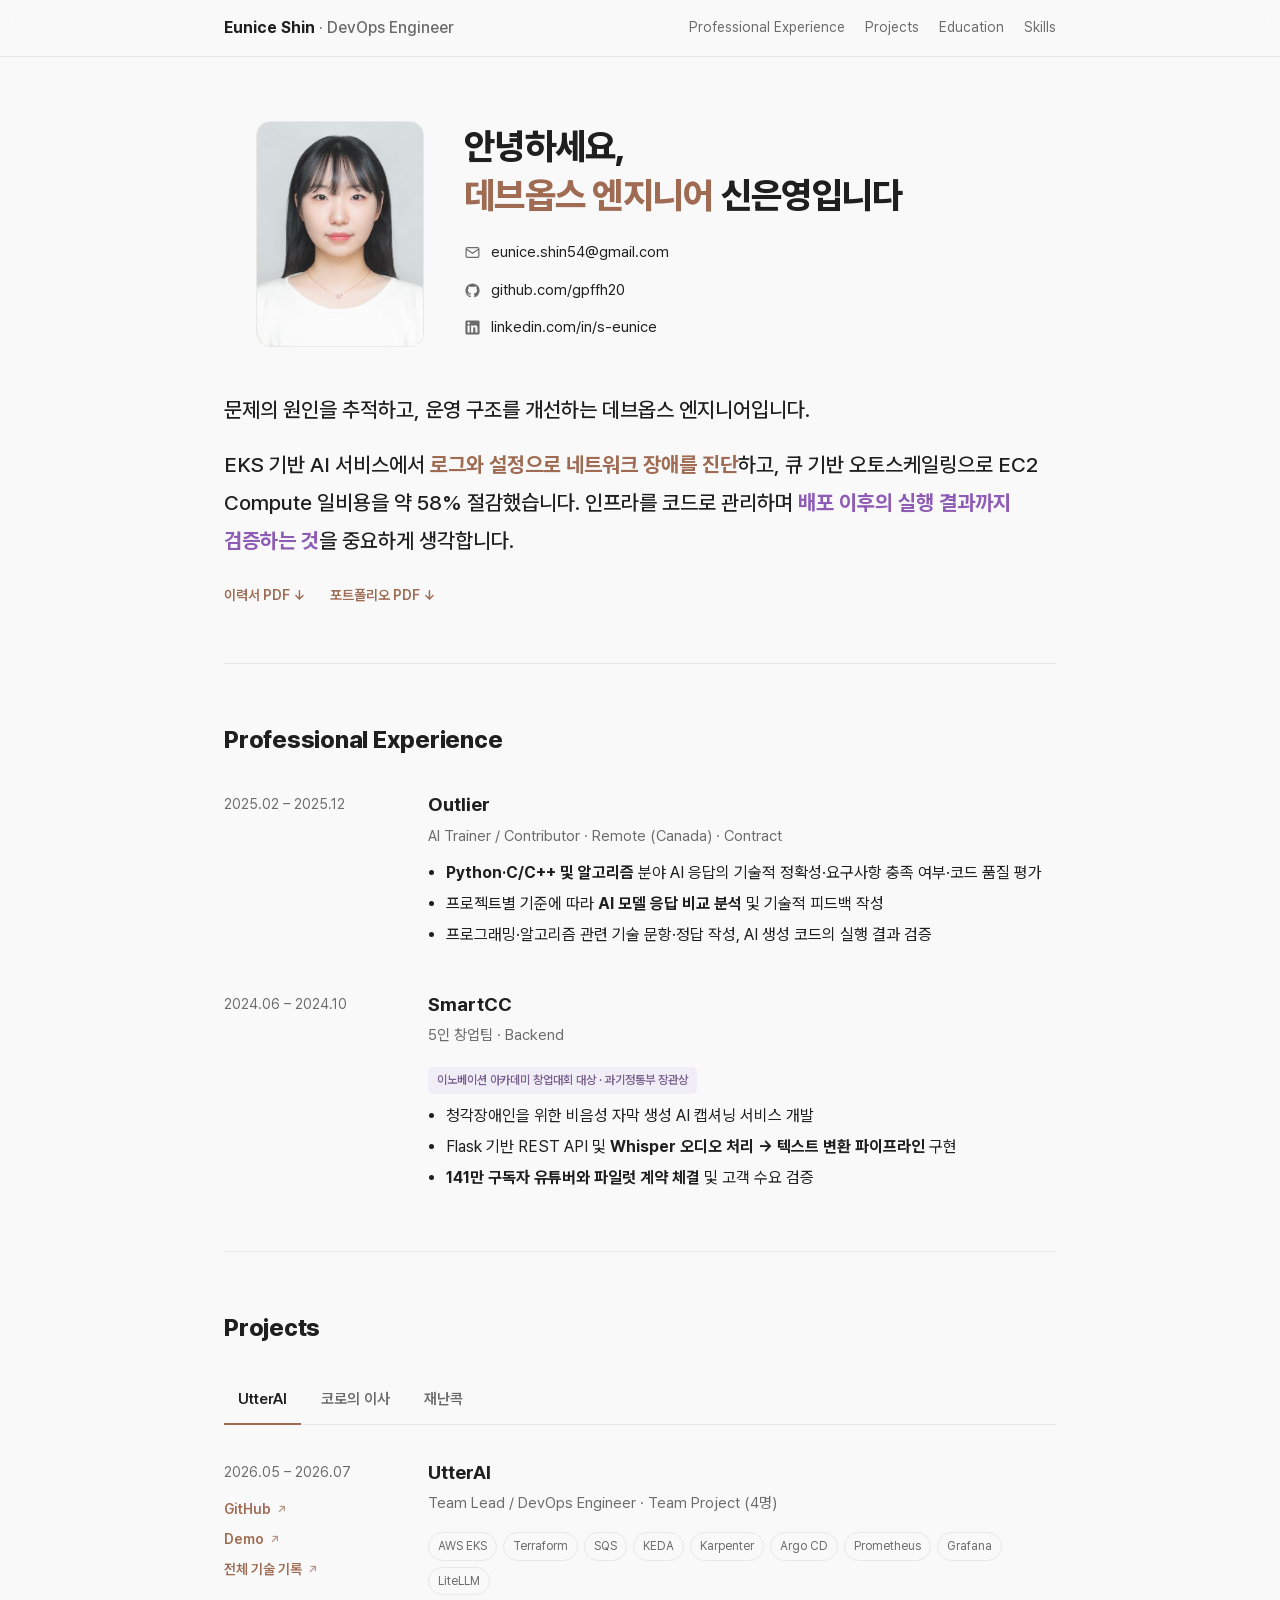
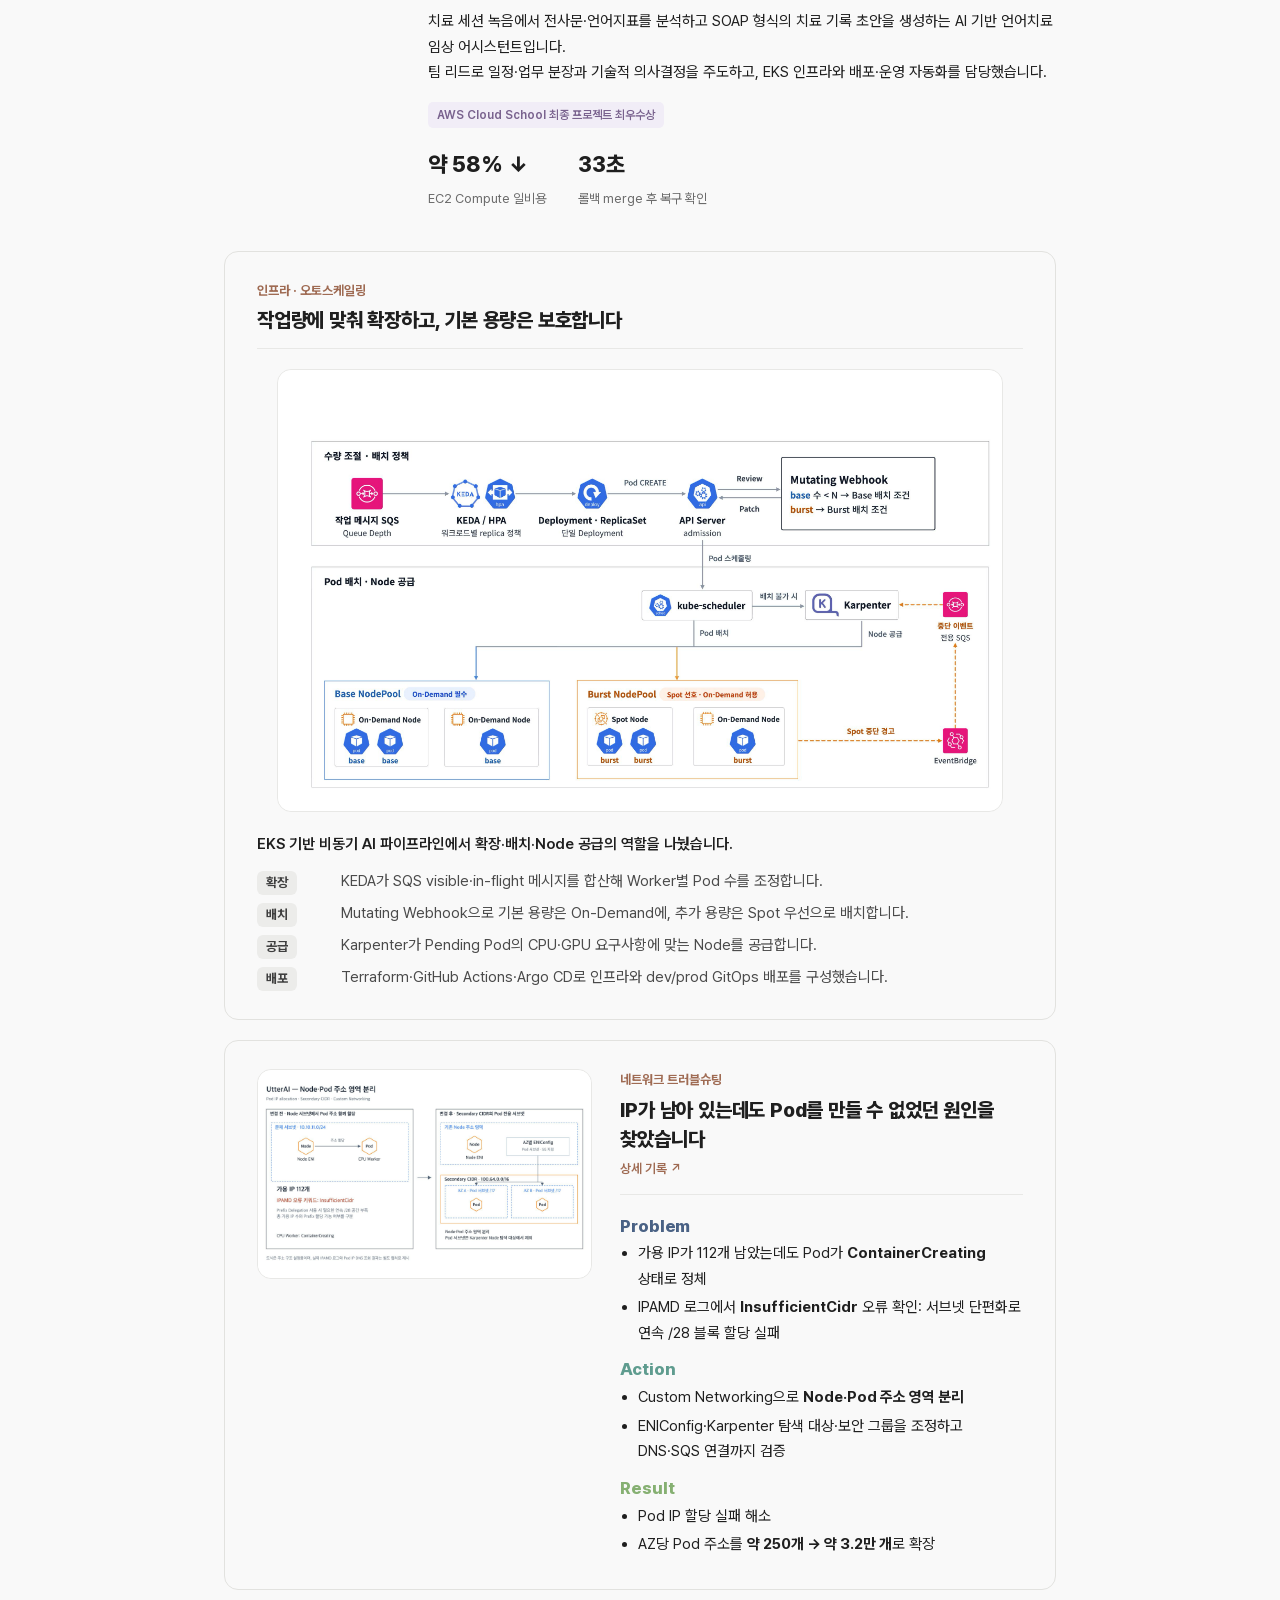
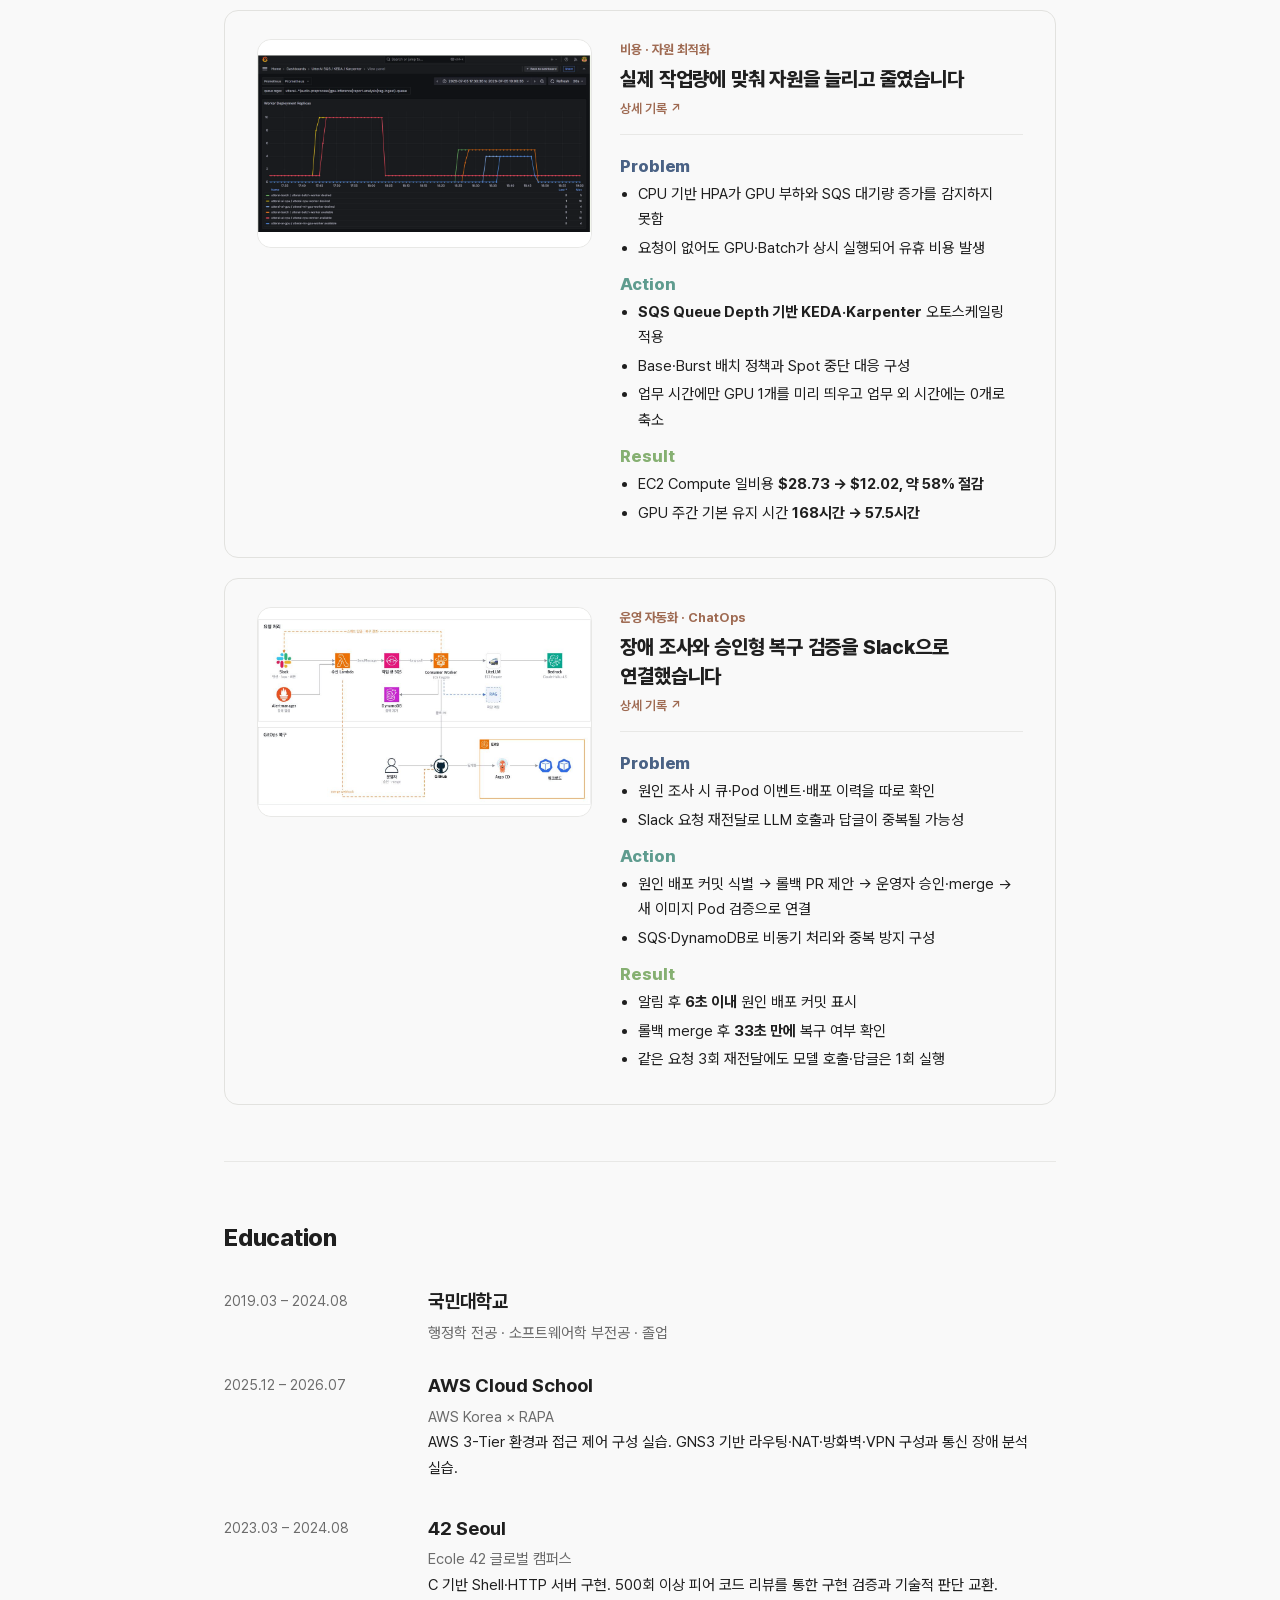
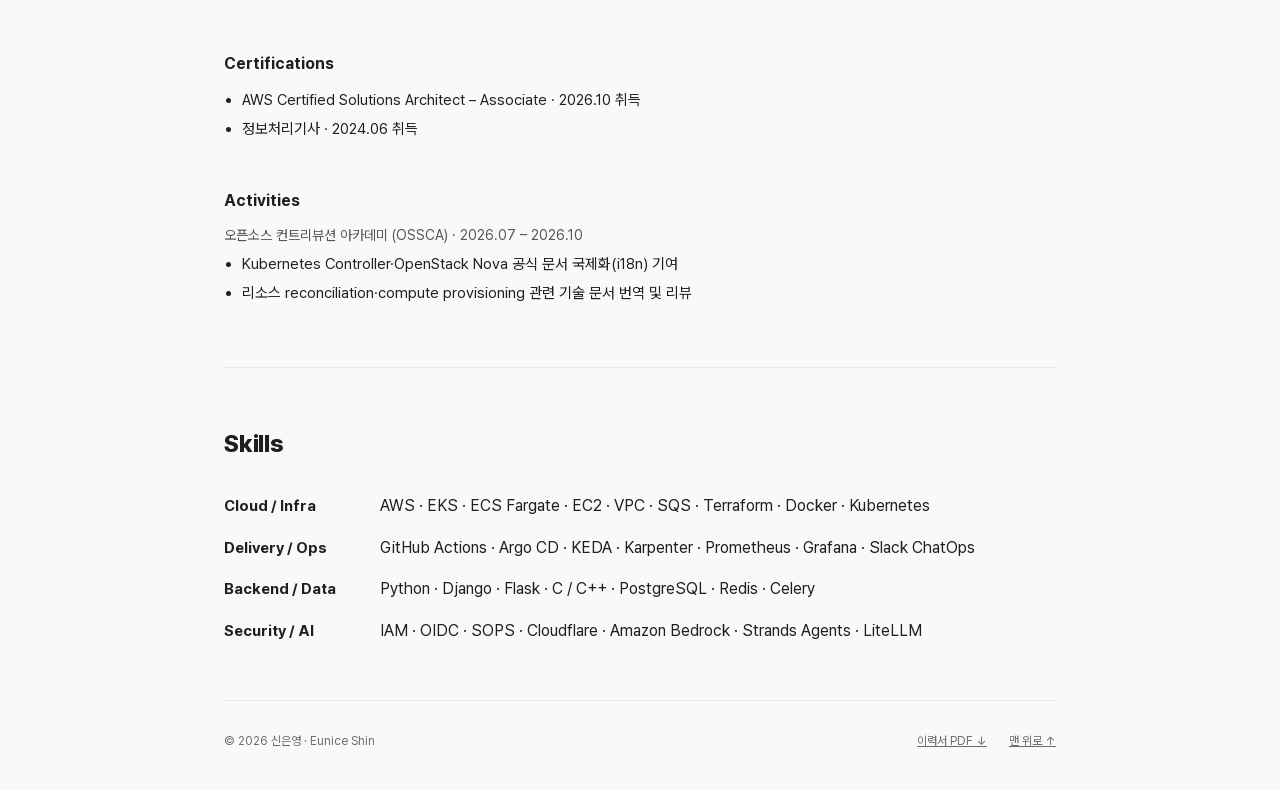
==== commit 9ba19eeb: "Adopt reference portfolio layout with project tabs and inline case studies" ====
--- a/index.html
+++ b/index.html
@@ -3,81 +3,89 @@
 <title>신은영 | DevOps Engineer</title><meta name="description" content="로그와 지표로 장애를 진단하고, 운영 구조를 개선하는 데브옵스 엔지니어 신은영의 포트폴리오.">
 <meta name="theme-color" content="#f0f3ed"><meta property="og:type" content="website"><meta property="og:locale" content="ko_KR">
 <meta property="og:title" content="신은영 | DevOps Engineer"><meta property="og:description" content="로그와 지표로 장애를 진단하고, 운영 구조를 개선하는 데브옵스 엔지니어 신은영의 포트폴리오."><meta property="og:url" content="https://gpffh20.github.io/">
-<link rel="canonical" href="https://gpffh20.github.io/"><link rel="icon" type="image/svg+xml" href="/assets/favicon.svg"><link rel="preload" href="/assets/PretendardVariable.woff2" as="font" type="font/woff2" crossorigin><link rel="stylesheet" href="/styles.css?v=5ff4b327be"><script src="/site.js" defer></script></head>
+<link rel="canonical" href="https://gpffh20.github.io/"><link rel="icon" type="image/svg+xml" href="/assets/favicon.svg"><link rel="preload" href="/assets/PretendardVariable.woff2" as="font" type="font/woff2" crossorigin><link rel="stylesheet" href="/styles.css?v=40108fbcfd"><script src="/site.js?v=f17d81c3ec" defer></script></head>
 <body><a class="skip" href="#main">본문으로 건너뛰기</a>
-<header class="site-header"><div class="nav-wrap"><a class="brand" href="/" aria-label="신은영 포트폴리오 홈">Eunice Shin<span> · DevOps Engineer</span></a><nav class="main-nav" aria-label="메인 메뉴"><a href="#projects">Projects</a><a href="#experience">Experience</a><a href="#education">Education</a><a href="#skills">Skills</a></nav></div></header>
-<main class="main home" id="main"><header class="hero" id="about">
+<nav class="site-header" aria-label="메인 메뉴"><div class="wrap"><a class="logo" href="/" aria-label="신은영 포트폴리오 홈">Eunice Shin <span class="sub">· DevOps Engineer</span></a><ul class="main-nav"><li><a href="#experience"><span class="full">Professional Experience</span><span class="short">Exp</span></a></li><li><a href="#projects"><span class="full">Projects</span><span class="short">Prj</span></a></li><li><a href="#education"><span class="full">Education</span><span class="short">Edu</span></a></li><li><a href="#skills"><span class="full">Skills</span><span class="short">Skills</span></a></li></ul></div></nav>
+<main class="wrap main home" id="main"><header class="hero" id="about">
   <div class="profile">
-    <div class="photo"><img src="/assets/portrait.png" alt="신은영 프로필 사진" width="156" height="200"></div>
-    <div class="profile-copy">
-      <h1>안녕하세요,<br><span>데브옵스 엔지니어</span> 신은영입니다.</h1>
-      <div class="profile-links">
-        <a href="mailto:eunice.shin54@gmail.com"><svg viewBox="0 0 24 24" fill="none" stroke="currentColor" stroke-width="1.7" aria-hidden="true"><rect x="3" y="5" width="18" height="14" rx="2"/><path d="m3 7 9 6 9-6"/></svg>eunice.shin54@gmail.com</a>
-        <a href="https://github.com/gpffh20" target="_blank" rel="noopener noreferrer"><svg viewBox="0 0 24 24" fill="currentColor" aria-hidden="true"><path d="M12 2a10 10 0 0 0-3.16 19.49c.5.09.68-.22.68-.48v-1.87c-2.78.61-3.37-1.18-3.37-1.18-.45-1.16-1.11-1.47-1.11-1.47-.91-.62.07-.61.07-.61 1 .07 1.53 1.03 1.53 1.03.89 1.53 2.34 1.09 2.91.83.09-.65.35-1.09.64-1.34-2.22-.25-4.55-1.11-4.55-4.94 0-1.09.39-1.98 1.03-2.68-.1-.25-.45-1.27.1-2.65 0 0 .84-.27 2.75 1.03a9.6 9.6 0 0 1 5 0c1.91-1.3 2.75-1.03 2.75-1.03.55 1.38.2 2.4.1 2.65.64.7 1.03 1.59 1.03 2.68 0 3.84-2.34 4.68-4.57 4.93.36.31.68.92.68 1.86v2.76c0 .26.18.58.69.48A10 10 0 0 0 12 2Z"/></svg>github.com/gpffh20</a>
-        <a href="https://www.linkedin.com/in/s-eunice/" target="_blank" rel="noopener noreferrer"><svg viewBox="0 0 24 24" fill="currentColor" aria-hidden="true"><path d="M20 2H4a2 2 0 0 0-2 2v16a2 2 0 0 0 2 2h16a2 2 0 0 0 2-2V4a2 2 0 0 0-2-2ZM8 19H5V9h3ZM6.5 7.7a1.7 1.7 0 1 1 0-3.4 1.7 1.7 0 0 1 0 3.4ZM19 19h-3v-5.3c0-1.4-.4-2.1-1.5-2.1S13 12.3 13 13.7V19h-3V9h3v1.4A3.3 3.3 0 0 1 16 8.8c2.2 0 3 1.5 3 4.2Z"/></svg>linkedin.com/in/s-eunice</a>
-      </div>
+    <div class="photo"><img src="/assets/portrait.png" alt="신은영 프로필 사진" width="413" height="531"></div>
+    <div class="profile-text">
+      <h1>안녕하세요,<br><span class="role">데브옵스 엔지니어</span> 신은영입니다</h1>
+      <ul class="contact">
+        <li><a href="mailto:eunice.shin54@gmail.com"><svg viewBox="0 0 24 24" fill="none" stroke="currentColor" stroke-width="1.7" aria-hidden="true"><rect x="3" y="5" width="18" height="14" rx="2"/><path d="m3 7 9 6 9-6"/></svg><span>eunice.shin54@gmail.com</span></a></li>
+        <li><a href="https://github.com/gpffh20" target="_blank" rel="noopener noreferrer"><svg viewBox="0 0 24 24" fill="currentColor" aria-hidden="true"><path d="M12 2a10 10 0 0 0-3.16 19.49c.5.09.68-.22.68-.48v-1.87c-2.78.61-3.37-1.18-3.37-1.18-.45-1.16-1.11-1.47-1.11-1.47-.91-.62.07-.61.07-.61 1 .07 1.53 1.03 1.53 1.03.89 1.53 2.34 1.09 2.91.83.09-.65.35-1.09.64-1.34-2.22-.25-4.55-1.11-4.55-4.94 0-1.09.39-1.98 1.03-2.68-.1-.25-.45-1.27.1-2.65 0 0 .84-.27 2.75 1.03a9.6 9.6 0 0 1 5 0c1.91-1.3 2.75-1.03 2.75-1.03.55 1.38.2 2.4.1 2.65.64.7 1.03 1.59 1.03 2.68 0 3.84-2.34 4.68-4.57 4.93.36.31.68.92.68 1.86v2.76c0 .26.18.58.69.48A10 10 0 0 0 12 2Z"/></svg><span>github.com/gpffh20</span></a></li>
+        <li><a href="https://www.linkedin.com/in/s-eunice/" target="_blank" rel="noopener noreferrer"><svg viewBox="0 0 24 24" fill="currentColor" aria-hidden="true"><path d="M20 2H4a2 2 0 0 0-2 2v16a2 2 0 0 0 2 2h16a2 2 0 0 0 2-2V4a2 2 0 0 0-2-2ZM8 19H5V9h3ZM6.5 7.7a1.7 1.7 0 1 1 0-3.4 1.7 1.7 0 0 1 0 3.4ZM19 19h-3v-5.3c0-1.4-.4-2.1-1.5-2.1S13 12.3 13 13.7V19h-3V9h3v1.4A3.3 3.3 0 0 1 16 8.8c2.2 0 3 1.5 3 4.2Z"/></svg><span>linkedin.com/in/s-eunice</span></a></li>
+      </ul>
     </div>
   </div>
   <div class="intro">
-    <p><strong>문제의 원인을 추적하고, 운영 구조를 개선합니다.</strong></p>
-    <p>EKS 기반 AI 서비스에서 로그와 설정으로 네트워크 장애를 진단하고, 큐 기반 오토스케일링으로 <b>EC2 Compute 일비용을 약 58% 절감</b>했습니다. Terraform 배포 흐름을 최적화해 <b>이미지 갱신 배포 시간을 약 72% 단축</b>하고, 변경 이후의 실행 결과까지 검증했습니다.</p>
+    <p>문제의 원인을 추적하고, 운영 구조를 개선하는 데브옵스 엔지니어입니다.</p>
+    <p>EKS 기반 AI 서비스에서 <span class="hl-brown">로그와 설정으로 네트워크 장애를 진단</span>하고, 큐 기반 오토스케일링으로 EC2 Compute 일비용을 약 58% 절감했습니다. 인프라를 코드로 관리하며 <span class="hl-purple">배포 이후의 실행 결과까지 검증하는 것</span>을 중요하게 생각합니다.</p>
   </div>
-  <div class="hero-downloads"><a href="/assets/eunice-shin-resume.pdf" download="신은영_이력서.pdf">이력서 PDF <span aria-hidden="true">↓</span></a><a href="/assets/eunice-shin-portfolio.pdf" download="신은영_포트폴리오.pdf">포트폴리오 PDF <span aria-hidden="true">↓</span></a></div>
+  <div class="document-links"><a class="ext-link" href="/assets/eunice-shin-resume.pdf" download="신은영_이력서.pdf">이력서 PDF ↓</a><a class="ext-link" href="/assets/eunice-shin-portfolio.pdf" download="신은영_포트폴리오.pdf">포트폴리오 PDF ↓</a></div>
 </header>
 
-<section class="section" id="projects">
-  <div class="section-heading"><h2>Projects</h2><span>설계 · 진단 · 개선 · 검증</span></div>
-  <article class="project-entry">
-    <div class="project-top"><div><h3><a href="/projects/utterai/">UtterAI</a></h3><div class="project-role">Team Lead / DevOps Engineer · 4인 팀</div></div><time>2026.05 – 2026.07</time></div>
-    <p class="project-subtitle">AI 기반 언어치료 임상 어시스턴트</p>
-    <span class="award">AWS Cloud School 최종 프로젝트 최우수상</span>
-    <div class="tags"><span class="tag">AWS EKS</span><span class="tag">Terraform</span><span class="tag">KEDA</span><span class="tag">Karpenter</span><span class="tag">Argo CD</span><span class="tag">Slack ChatOps</span></div>
-    <p class="project-description">치료 세션 녹음에서 전사문·언어지표를 분석하고 치료 기록 초안을 생성하는 서비스입니다. 팀 리드로 프로젝트를 이끌고, 인프라 설계와 장애 대응·배포 자동화를 담당했습니다.</p>
-    <ul class="contributions">
-      <li>IPAMD 로그로 <strong>Pod IP 할당 실패 원인</strong>을 규명하고 Custom Networking으로 Node·Pod 주소 영역 분리</li>
-      <li>SQS 기반 KEDA·Karpenter 오토스케일링과 Base·Burst 배치 정책으로 <strong>EC2 Compute 일비용 약 58% 절감</strong></li>
-      <li>Slack ChatOps에 원인 배포 식별·승인형 롤백·복구 검증을 연결하고, <strong>merge 후 33초 만에 복구 여부 확인</strong></li>
-    </ul>
-    <div class="project-links"><a class="detail-link" href="/projects/utterai/">문제 해결 과정 자세히 보기 <span aria-hidden="true">→</span></a><a href="https://github.com/UtterAI-aws13/UtterAI_Infra/tree/eunyoung/infra-lab" target="_blank" rel="noopener noreferrer">GitHub ↗</a><a href="https://youtu.be/4a5bOTO9fbY" target="_blank" rel="noopener noreferrer">Demo ↗</a></div>
-    <div class="case-preview"><div class="preview-head"><span>Architecture</span><a href="/projects/utterai/#scaling">작업량 기반 오토스케일링 ↗</a></div><figure class="figure"><button type="button" data-enlarge aria-label="UtterAI 오토스케일링 구성도 확대"><img width="2764" height="1684" src="/assets/autoscaling.png" alt="KEDA로 작업량에 맞춰 Pod를 조정하고 Base·Burst 배치와 Karpenter로 Node를 공급하는 구조" loading="lazy"></button><figcaption>수량 조절 · 배치 정책 · Node 공급의 역할 분리</figcaption></figure></div>
-  </article>
-  <article class="project-entry">
-    <div class="project-top"><div><h3><a href="/projects/migration/">코로의 이사</a></h3><div class="project-role">Cloud Engineer · 6인 팀</div></div><time>2026.09 – 2026.10</time></div>
-    <p class="project-subtitle">클라우드 ↔ 온프레미스 간 애플리케이션 이식 자동화 플랫폼</p>
-    <div class="tags"><span class="tag">Terraform</span><span class="tag">ECS Fargate</span><span class="tag">ECR</span><span class="tag">Cloudflare</span><span class="tag">SOPS</span></div>
-    <ul class="contributions"><li>Terraform 작업 폴더 재사용과 중복 초기화·검증 생략으로 <strong>이미지 갱신 배포 시간 약 72% 단축</strong></li><li>Job 소유권·lease를 검증하는 <strong>ECR 단기 인증 API</strong>를 구현해 Agent에 장기 AWS 키 전달 방지</li><li>Cloudflare Origin을 연동해 고정 URL로 환경을 전환하고, <strong>서비스 응답·이미지 digest·실행 호스트</strong>를 대조해 배포 검증</li></ul>
-    <div class="project-links"><a class="detail-link" href="/projects/migration/">구현 내용 자세히 보기 <span aria-hidden="true">→</span></a><a href="https://github.com/2026-Softbank-hackathon" target="_blank" rel="noopener noreferrer">GitHub ↗</a><a href="https://youtu.be/Ed6JODQt9sQ" target="_blank" rel="noopener noreferrer">Demo ↗</a></div>
-  </article>
-  <article class="project-entry">
-    <div class="project-top"><div><h3><a href="/projects/disasterkok/">재난콕</a></h3><div class="project-role">Backend / Infra · 6인 팀 → 개인 고도화</div></div><div class="project-period">2023.08 – 2024.07<br>2026.03 – 2026.09</div></div>
-    <p class="project-subtitle">사용자 제보 기반 지역별 재난 정보 공유 플랫폼</p><span class="award">KCC 학부생·주니어 논문 경진대회 장려상</span>
-    <div class="tags"><span class="tag">Django</span><span class="tag">PostgreSQL</span><span class="tag">Redis</span><span class="tag">Celery</span><span class="tag">ECS Fargate</span><span class="tag">GitHub Actions</span></div>
-    <ul class="contributions"><li>부하 테스트로 병목 구간을 식별하고 Redis 캐싱·Celery 비동기 큐를 적용해 <strong>p95 지연시간 75% 단축</strong></li><li>메모리·I/O 지표로 단일 노드 k3s의 자원 제약을 분석하고 <strong>ECS Fargate로 컴퓨트 아키텍처 전환</strong></li><li>Terraform 인프라 코드화와 <strong>GitHub Actions(OIDC) 기반 무중단 배포 자동화</strong></li></ul>
-    <div class="project-links"><a class="detail-link" href="/projects/disasterkok/">개선 내용 자세히 보기 <span aria-hidden="true">→</span></a><a href="https://github.com/gpffh20/Disasterkok" target="_blank" rel="noopener noreferrer">GitHub ↗</a><a href="https://www.dbpia.co.kr/journal/articleDetail?nodeId=NODE11862329" target="_blank" rel="noopener noreferrer">Paper ↗</a></div>
-  </article>
+<section id="experience">
+  <h2>Professional Experience</h2>
+  <div class="exp-item"><div class="exp-period">2025.02 – 2025.12</div><div><h3>Outlier</h3><div class="team">AI Trainer / Contributor · Remote (Canada) · Contract</div><ul><li><strong>Python·C/C++ 및 알고리즘</strong> 분야 AI 응답의 기술적 정확성·요구사항 충족 여부·코드 품질 평가</li><li>프로젝트별 기준에 따라 <strong>AI 모델 응답 비교 분석</strong> 및 기술적 피드백 작성</li><li>프로그래밍·알고리즘 관련 기술 문항·정답 작성, AI 생성 코드의 실행 결과 검증</li></ul></div></div>
+  <div class="exp-item"><div class="exp-period">2024.06 – 2024.10</div><div><h3>SmartCC</h3><div class="team">5인 창업팀 · Backend</div><p class="award-note">이노베이션 아카데미 창업대회 대상 · 과기정통부 장관상</p><ul><li>청각장애인을 위한 비음성 자막 생성 AI 캡셔닝 서비스 개발</li><li>Flask 기반 REST API 및 <strong>Whisper 오디오 처리 → 텍스트 변환 파이프라인</strong> 구현</li><li><strong>141만 구독자 유튜버와 파일럿 계약 체결</strong> 및 고객 수요 검증</li></ul></div></div>
 </section>
 
-<section class="section" id="experience"><div class="section-heading"><h2>Experience & Activities</h2></div>
-  <article class="timeline-item"><div class="timeline-date">2026.07 – 2026.10</div><div><h3>오픈소스 컨트리뷰션 아카데미</h3><div class="timeline-role">OSSCA · 공식 문서 국제화 기여</div><ul><li>Kubernetes Controller·OpenStack Nova 공식 문서 번역 및 리뷰</li><li>리소스 reconciliation·compute provisioning 관련 기술 문서 기여</li></ul></div></article>
-  <article class="timeline-item"><div class="timeline-date">2025.02 – 2025.12</div><div><h3>Outlier</h3><div class="timeline-role">AI Trainer / Contributor · Remote (Canada) · Contract</div><ul><li>Python·C/C++ 및 알고리즘 분야 AI 응답의 기술적 정확성과 코드 품질 평가</li><li>AI 응답 비교 분석·기술적 피드백 작성, 생성 코드 실행 결과 검증</li></ul></div></article>
-  <article class="timeline-item"><div class="timeline-date">2024.06 – 2024.10</div><div><h3>SmartCC</h3><div class="timeline-role">5인 창업팀 · Backend</div><span class="award">이노베이션 아카데미 창업대회 대상 · 과기정통부 장관상</span><ul><li>청각장애인을 위한 비음성 자막 생성 AI 캡셔닝 서비스 개발</li><li>Flask REST API·Whisper 기반 오디오 → 텍스트 파이프라인 구현</li><li>141만 구독자 유튜버와 파일럿 계약 체결 및 고객 수요 검증</li></ul></div></article>
+<section id="projects">
+  <h2>Projects</h2>
+  <div class="tablist" role="tablist" aria-label="프로젝트 선택">
+    <button class="tab" role="tab" id="tab-utterai" aria-controls="panel-utterai" aria-selected="true">UtterAI</button>
+    <button class="tab" role="tab" id="tab-migration" aria-controls="panel-migration" aria-selected="false">코로의 이사</button>
+    <button class="tab" role="tab" id="tab-disasterkok" aria-controls="panel-disasterkok" aria-selected="false">재난콕</button>
+  </div>
+
+  <div class="panel" id="panel-utterai" role="tabpanel" aria-labelledby="tab-utterai">
+    <div class="exp-item"><div class="exp-period">2026.05 – 2026.07<div class="period-links"><a class="ext-link" href="https://github.com/UtterAI-aws13/UtterAI_Infra/tree/eunyoung/infra-lab" target="_blank" rel="noopener noreferrer">GitHub</a><a class="ext-link" href="https://youtu.be/4a5bOTO9fbY" target="_blank" rel="noopener noreferrer">Demo</a><a class="ext-link" href="/projects/utterai/">전체 기술 기록</a></div></div>
+    <div><h3>UtterAI</h3><div class="team">Team Lead / DevOps Engineer · Team Project (4명)</div><div class="tags"><span class="tag">AWS EKS</span><span class="tag">Terraform</span><span class="tag">SQS</span><span class="tag">KEDA</span><span class="tag">Karpenter</span><span class="tag">Argo CD</span><span class="tag">Prometheus</span><span class="tag">Grafana</span><span class="tag">LiteLLM</span></div><p class="desc">치료 세션 녹음에서 전사문·언어지표를 분석하고 SOAP 형식의 치료 기록 초안을 생성하는 AI 기반 언어치료 임상 어시스턴트입니다.<br>팀 리드로 일정·업무 분장과 기술적 의사결정을 주도하고, EKS 인프라와 배포·운영 자동화를 담당했습니다.</p><p class="award-note">AWS Cloud School 최종 프로젝트 최우수상</p><div class="stats"><div><strong>약 58% ↓</strong><span>EC2 Compute 일비용</span></div><div><strong>33초</strong><span>롤백 merge 후 복구 확인</span></div></div></div></div>
+    <div class="blocks">
+      <div class="arch block"><div class="block-head"><div class="label">인프라 · 오토스케일링</div><h4>작업량에 맞춰 확장하고, 기본 용량은 보호합니다</h4></div><figure><button class="image-button" type="button" data-enlarge aria-label="UtterAI 오토스케일링 구성도 확대"><img src="/assets/autoscaling.png" width="2764" height="1684" alt="SQS 기반 KEDA 스케일링과 Base·Burst 배치, Karpenter Node 공급 흐름" loading="lazy"></button></figure><div class="caption"><p>EKS 기반 비동기 AI 파이프라인에서 확장·배치·Node 공급의 역할을 나눴습니다.</p><dl><div><dt>확장</dt><dd>KEDA가 SQS visible·in-flight 메시지를 합산해 Worker별 Pod 수를 조정합니다.</dd></div><div><dt>배치</dt><dd>Mutating Webhook으로 기본 용량은 On-Demand에, 추가 용량은 Spot 우선으로 배치합니다.</dd></div><div><dt>공급</dt><dd>Karpenter가 Pending Pod의 CPU·GPU 요구사항에 맞는 Node를 공급합니다.</dd></div><div><dt>배포</dt><dd>Terraform·GitHub Actions·Argo CD로 인프라와 dev/prod GitOps 배포를 구성했습니다.</dd></div></dl></div></div>
+
+      <div class="feature block"><figure class="shot"><button class="image-button" type="button" data-enlarge aria-label="Node·Pod 주소 영역 분리 구성도 확대"><img src="/assets/network-isolation.png" width="1920" height="1080" alt="기존 공유 서브넷에서 Secondary CIDR 기반 Pod 전용 서브넷으로 변경" loading="lazy"></button></figure><div><div class="block-head"><div class="label">네트워크 트러블슈팅</div><div class="title-line"><h4>IP가 남아 있는데도 Pod를 만들 수 없었던 원인을 찾았습니다</h4><a class="detail-link" href="/projects/utterai/#network">상세 기록 ↗</a></div></div><div class="par"><div><h5 class="p">Problem</h5><ul><li>가용 IP가 112개 남았는데도 Pod가 <strong>ContainerCreating</strong> 상태로 정체</li><li>IPAMD 로그에서 <strong>InsufficientCidr</strong> 오류 확인: 서브넷 단편화로 연속 /28 블록 할당 실패</li></ul></div><div><h5 class="a">Action</h5><ul><li>Custom Networking으로 <strong>Node·Pod 주소 영역 분리</strong></li><li>ENIConfig·Karpenter 탐색 대상·보안 그룹을 조정하고 DNS·SQS 연결까지 검증</li></ul></div><div><h5 class="r">Result</h5><ul><li>Pod IP 할당 실패 해소</li><li>AZ당 Pod 주소를 <strong>약 250개 → 약 3.2만 개</strong>로 확장</li></ul></div></div></div></div>
+
+      <div class="feature block"><figure class="shot"><button class="image-button" type="button" data-enlarge aria-label="Worker별 replica 변화 그래프 확대"><img src="/assets/grafana-scaling.png" width="2092" height="1108" alt="Grafana로 확인한 Worker별 목표 replica와 가용 replica 변화" loading="lazy"></button></figure><div><div class="block-head"><div class="label">비용 · 자원 최적화</div><div class="title-line"><h4>실제 작업량에 맞춰 자원을 늘리고 줄였습니다</h4><a class="detail-link" href="/projects/utterai/#scaling">상세 기록 ↗</a></div></div><div class="par"><div><h5 class="p">Problem</h5><ul><li>CPU 기반 HPA가 GPU 부하와 SQS 대기량 증가를 감지하지 못함</li><li>요청이 없어도 GPU·Batch가 상시 실행되어 유휴 비용 발생</li></ul></div><div><h5 class="a">Action</h5><ul><li><strong>SQS Queue Depth 기반 KEDA·Karpenter</strong> 오토스케일링 적용</li><li>Base·Burst 배치 정책과 Spot 중단 대응 구성</li><li>업무 시간에만 GPU 1개를 미리 띄우고 업무 외 시간에는 0개로 축소</li></ul></div><div><h5 class="r">Result</h5><ul><li>EC2 Compute 일비용 <strong>$28.73 → $12.02, 약 58% 절감</strong></li><li>GPU 주간 기본 유지 시간 <strong>168시간 → 57.5시간</strong></li></ul></div></div></div></div>
+
+      <div class="feature block"><figure class="shot"><button class="image-button" type="button" data-enlarge aria-label="Slack ChatOps 장애 대응 구조 확대"><img src="/assets/chatops.png" width="1082" height="602" alt="Slack·SQS·LiteLLM과 GitHub·Argo CD를 연결한 장애 조사 및 승인형 복구 흐름" loading="lazy"></button></figure><div><div class="block-head"><div class="label">운영 자동화 · ChatOps</div><div class="title-line"><h4>장애 조사와 승인형 복구 검증을 Slack으로 연결했습니다</h4><a class="detail-link" href="/projects/utterai/#chatops">상세 기록 ↗</a></div></div><div class="par"><div><h5 class="p">Problem</h5><ul><li>원인 조사 시 큐·Pod 이벤트·배포 이력을 따로 확인</li><li>Slack 요청 재전달로 LLM 호출과 답글이 중복될 가능성</li></ul></div><div><h5 class="a">Action</h5><ul><li>원인 배포 커밋 식별 → 롤백 PR 제안 → 운영자 승인·merge → 새 이미지 Pod 검증으로 연결</li><li>SQS·DynamoDB로 비동기 처리와 중복 방지 구성</li></ul></div><div><h5 class="r">Result</h5><ul><li>알림 후 <strong>6초 이내</strong> 원인 배포 커밋 표시</li><li>롤백 merge 후 <strong>33초 만에</strong> 복구 여부 확인</li><li>같은 요청 3회 재전달에도 모델 호출·답글은 1회 실행</li></ul></div></div></div></div>
+    </div>
+  </div>
+
+  <div class="panel" id="panel-migration" role="tabpanel" aria-labelledby="tab-migration">
+    <div class="exp-item"><div class="exp-period">2026.09 – 2026.10<div class="period-links"><a class="ext-link" href="https://github.com/2026-Softbank-hackathon" target="_blank" rel="noopener noreferrer">GitHub</a><a class="ext-link" href="https://youtu.be/Ed6JODQt9sQ" target="_blank" rel="noopener noreferrer">Demo</a><a class="ext-link" href="/projects/migration/">전체 기술 기록</a></div></div><div><h3>코로의 이사</h3><div class="team">Cloud Engineer · Team Project (6명)</div><div class="tags"><span class="tag">Terraform</span><span class="tag">ECS Fargate</span><span class="tag">ECR</span><span class="tag">Cloudflare</span><span class="tag">SOPS</span><span class="tag">Docker</span></div><p class="desc">클라우드 ↔ 온프레미스 간 애플리케이션 이식 자동화 플랫폼입니다.<br>Terraform 기반 인프라 프로비저닝과 배포 최적화, Agent용 단기 인증 API와 고정 URL 기반 전환 검증을 담당했습니다.</p><div class="stats"><div><strong>약 72% ↓</strong><span>이미지 갱신 배포 시간</span></div></div></div></div>
+    <div class="blocks">
+      <div class="feature block no-img"><div><div class="block-head"><div class="label">배포 최적화</div><div class="title-line"><h4>이미지 갱신에 필요한 실행 경로를 줄였습니다</h4><a class="detail-link" href="/projects/migration/#optimization">상세 기록 ↗</a></div></div><div class="par"><div><h5 class="p">Problem</h5><ul><li>이미지 갱신 배포 과정에서 반복되는 Terraform 준비·검증 작업</li></ul></div><div><h5 class="a">Action</h5><ul><li>Terraform 작업 폴더 재사용</li><li>중복 초기화·검증을 생략하도록 배포 실행 경로 최적화</li></ul></div><div><h5 class="r">Result</h5><ul><li><strong>이미지 갱신 배포 시간 약 72% 단축</strong></li></ul></div></div></div></div>
+      <div class="feature block no-img"><div><div class="block-head"><div class="label">인증 · 보안</div><h4>Agent에 장기 AWS 키를 전달하지 않도록 구성했습니다</h4></div><ul class="plain"><li>Terraform 프로비저닝에 <strong>SOPS 기반 Zero-Secret 패턴</strong> 적용</li><li>Agent의 <strong>Job 소유권과 lease</strong>를 검증하는 ECR 단기 인증 API 구현</li></ul></div></div>
+      <div class="feature block no-img"><div><div class="block-head"><div class="label">환경 전환 · 검증</div><h4>같은 URL에서 의도한 환경으로 전환됐는지 확인했습니다</h4></div><ul class="plain"><li>Cloudflare Origin 연동으로 <strong>고정 URL 기반 AWS ↔ On-Prem 전환</strong> 구현</li><li>서비스 응답·이미지 digest·실행 호스트를 대조해 배포 결과 검증</li></ul></div></div>
+    </div>
+  </div>
+
+  <div class="panel" id="panel-disasterkok" role="tabpanel" aria-labelledby="tab-disasterkok">
+    <div class="exp-item"><div class="exp-period">2023.08 – 2024.07<br>2026.03 – 2026.09<div class="period-links"><a class="ext-link" href="https://github.com/gpffh20/Disasterkok" target="_blank" rel="noopener noreferrer">GitHub</a><a class="ext-link" href="https://www.dbpia.co.kr/journal/articleDetail?nodeId=NODE11862329" target="_blank" rel="noopener noreferrer">Paper</a><a class="ext-link" href="/projects/disasterkok/">전체 기술 기록</a></div></div><div><h3>재난콕</h3><div class="team">Backend / Infra · Team Project (6명) → 개인 고도화</div><div class="tags"><span class="tag">Django</span><span class="tag">PostgreSQL</span><span class="tag">Redis</span><span class="tag">Celery</span><span class="tag">ECS Fargate</span><span class="tag">Terraform</span><span class="tag">GitHub Actions</span></div><p class="desc">사용자 제보를 기반으로 지역별 재난 정보를 공유하는 플랫폼입니다.<br>초기 팀 프로젝트 이후 개인 고도화 과정에서 성능 병목과 컴퓨트 아키텍처·배포 방식을 개선했습니다.</p><p class="award-note">KCC 학부생·주니어 논문 경진대회 장려상</p><div class="stats"><div><strong>75% ↓</strong><span>부하 테스트 기준 p95 지연시간</span></div></div></div></div>
+    <div class="blocks">
+      <div class="feature block no-img"><div><div class="block-head"><div class="label">성능 개선</div><div class="title-line"><h4>부하 테스트로 병목을 찾고 캐시·비동기 처리를 적용했습니다</h4><a class="detail-link" href="/projects/disasterkok/#performance">상세 기록 ↗</a></div></div><div class="par"><div><h5 class="p">Problem</h5><ul><li>부하 테스트에서 병목 구간 식별</li></ul></div><div><h5 class="a">Action</h5><ul><li><strong>Redis 캐싱과 Celery 비동기 큐</strong> 적용</li></ul></div><div><h5 class="r">Result</h5><ul><li>부하 테스트 기준 <strong>p95 지연시간 75% 단축</strong></li></ul></div></div></div></div>
+      <div class="feature block no-img"><div><div class="block-head"><div class="label">인프라 전환</div><h4>단일 노드의 자원 제약을 분석하고 실행 환경을 전환했습니다</h4></div><ul class="plain"><li>메모리·I/O 지표로 <strong>단일 노드 k3s의 자원 제약</strong> 분석</li><li><strong>ECS Fargate</strong>로 컴퓨트 아키텍처 전환</li></ul></div></div>
+      <div class="feature block no-img"><div><div class="block-head"><div class="label">배포 자동화</div><h4>인프라 코드화와 무중단 배포를 구성했습니다</h4></div><ul class="plain"><li><strong>Terraform</strong> 기반 인프라 코드화</li><li><strong>GitHub Actions(OIDC)</strong> 기반 무중단 배포 자동화</li></ul></div></div>
+    </div>
+  </div>
 </section>
 
-<section class="section" id="education"><div class="section-heading"><h2>Education</h2></div>
-  <article class="timeline-item"><div class="timeline-date">2025.12 – 2026.07</div><div><h3>AWS Cloud School</h3><div class="timeline-role">AWS Korea × RAPA</div><p>AWS 3-Tier 환경과 접근 제어 구성 실습. GNS3 기반 라우팅·NAT·방화벽·VPN 구성과 통신 장애 분석 실습.</p></div></article>
-  <article class="timeline-item"><div class="timeline-date">2023.03 – 2024.08</div><div><h3>42 Seoul</h3><div class="timeline-role">Ecole 42 글로벌 캠퍼스</div><p>C 기반 Shell·HTTP 서버 구현. 500회 이상 피어 코드 리뷰를 통한 구현 검증과 기술적 판단 교환.</p></div></article>
-  <article class="timeline-item"><div class="timeline-date">2019.03 – 2024.08</div><div><h3>국민대학교</h3><div class="timeline-role">행정학 전공 · 소프트웨어학 부전공 · 졸업</div></div></article>
-  <div class="certifications"><h3>Certifications</h3><div class="certificate"><span>AWS Certified Solutions Architect – Associate</span><time>2026.10</time></div><div class="certificate"><span>정보처리기사</span><time>2024.06</time></div></div>
+<section id="education"><h2>Education</h2>
+  <div class="exp-item"><div class="exp-period">2019.03 – 2024.08</div><div><h3>국민대학교</h3><div class="team">행정학 전공 · 소프트웨어학 부전공 · 졸업</div></div></div>
+  <div class="exp-item"><div class="exp-period">2025.12 – 2026.07</div><div><h3>AWS Cloud School</h3><div class="team">AWS Korea × RAPA</div><p class="desc">AWS 3-Tier 환경과 접근 제어 구성 실습. GNS3 기반 라우팅·NAT·방화벽·VPN 구성과 통신 장애 분석 실습.</p></div></div>
+  <div class="exp-item"><div class="exp-period">2023.03 – 2024.08</div><div><h3>42 Seoul</h3><div class="team">Ecole 42 글로벌 캠퍼스</div><p class="desc">C 기반 Shell·HTTP 서버 구현. 500회 이상 피어 코드 리뷰를 통한 구현 검증과 기술적 판단 교환.</p></div></div>
+  <div class="minor"><h4>Certifications</h4><ul><li>AWS Certified Solutions Architect – Associate · 2026.10 취득</li><li>정보처리기사 · 2024.06 취득</li></ul></div>
+  <div class="minor"><h4>Activities</h4><p class="activity-title">오픈소스 컨트리뷰션 아카데미 (OSSCA) · 2026.07 – 2026.10</p><ul><li>Kubernetes Controller·OpenStack Nova 공식 문서 국제화(i18n) 기여</li><li>리소스 reconciliation·compute provisioning 관련 기술 문서 번역 및 리뷰</li></ul></div>
 </section>
 
-<section class="section" id="skills"><div class="section-heading"><h2>Skills</h2></div><dl class="skills">
-  <div><dt>Cloud / Infra</dt><dd>AWS · EKS · ECS Fargate · EC2 · VPC · SQS · Terraform · Docker · Kubernetes</dd></div>
-  <div><dt>Delivery / Ops</dt><dd>GitHub Actions · Argo CD · KEDA · Karpenter · Prometheus · Grafana · Slack ChatOps</dd></div>
-  <div><dt>Backend / Data</dt><dd>Python · Django · Flask · C / C++ · PostgreSQL · Redis · Celery</dd></div>
-  <div><dt>Security / AI</dt><dd>IAM · OIDC · SOPS · Cloudflare · Amazon Bedrock · Strands Agents · LiteLLM</dd></div>
+<section id="skills"><h2>Skills</h2><dl class="skills">
+  <div class="skill-row"><dt>Cloud / Infra</dt><dd>AWS · EKS · ECS Fargate · EC2 · VPC · SQS · Terraform · Docker · Kubernetes</dd></div>
+  <div class="skill-row"><dt>Delivery / Ops</dt><dd>GitHub Actions · Argo CD · KEDA · Karpenter · Prometheus · Grafana · Slack ChatOps</dd></div>
+  <div class="skill-row"><dt>Backend / Data</dt><dd>Python · Django · Flask · C / C++ · PostgreSQL · Redis · Celery</dd></div>
+  <div class="skill-row"><dt>Security / AI</dt><dd>IAM · OIDC · SOPS · Cloudflare · Amazon Bedrock · Strands Agents · LiteLLM</dd></div>
 </dl></section>
-
-<section class="contact-section" id="contact"><h2>Contact</h2><p>함께 개선할 문제가 있다면 연락주세요.</p><a class="contact-email" href="mailto:eunice.shin54@gmail.com">eunice.shin54@gmail.com <span aria-hidden="true">↗</span></a></section>
 <footer class="footer"><span>© 2026 신은영 · Eunice Shin</span><div><a href="/assets/eunice-shin-resume.pdf" download="신은영_이력서.pdf">이력서 PDF ↓</a><a href="#main">맨 위로 ↑</a></div></footer></main>
 <dialog class="lightbox" id="image-dialog" aria-label="이미지 확대 보기"><button type="button" class="lightbox-close" aria-label="이미지 닫기">닫기 ×</button><img alt=""></dialog>
 </body></html>
--- a/styles.css
+++ b/styles.css
@@ -1,7 +1,343 @@
 @font-face{font-family:Pretendard;src:url('/assets/PretendardVariable.woff2') format('woff2');font-weight:100 900;font-style:normal;font-display:swap}
-:root{--bg:#fafafa;--paper:#fff;--ink:#25272b;--muted:#74767d;--line:#e7e8ec;--accent:#54729c;--soft:#eff3f8;--radius:12px;--width:880px}
-*{box-sizing:border-box}html{scroll-behavior:smooth;scroll-padding-top:85px}body{margin:0;background:var(--bg);color:var(--ink);font-family:Pretendard,-apple-system,BlinkMacSystemFont,'Apple SD Gothic Neo',sans-serif;font-size:16px;line-height:1.75;word-break:keep-all;overflow-wrap:break-word;-webkit-font-smoothing:antialiased}h1,h2,h3,h4,p,figure,dl,dd{margin:0}h1,h2,h3,h4{line-height:1.4;letter-spacing:-.025em}h1{font-weight:750}h2{font-size:25px;font-weight:750}h3{font-size:20px;font-weight:700}p+p{margin-top:16px}a{color:inherit;text-decoration:none}button{font:inherit}img{display:block;max-width:100%;height:auto}ul{margin:12px 0 0;padding-left:19px}li{padding-left:2px;margin:5px 0}strong,b{font-weight:650}::selection{background:#dfe7f4}a:focus-visible,button:focus-visible{outline:3px solid #8ca5c7;outline-offset:4px}a:hover{text-decoration:underline;text-underline-offset:4px}.skip{position:fixed;top:-100px;left:20px;z-index:100;background:var(--ink);color:#fff;padding:12px}.skip:focus{top:10px}.site-header{position:sticky;top:0;z-index:20;background:#fafafaf2;backdrop-filter:blur(12px);border-bottom:1px solid var(--line)}.nav-wrap{max-width:var(--width);padding:0 24px;margin:auto;min-height:60px;display:flex;align-items:center;justify-content:space-between;gap:24px}.brand{font-size:16px;font-weight:700;white-space:nowrap;letter-spacing:-.025em}.brand span{font-weight:400;color:var(--muted);font-size:14px}.main-nav{display:flex;gap:21px;font-size:13px;color:var(--muted)}.main-nav a[aria-current]{color:var(--ink);font-weight:650}.main{max-width:var(--width);margin:0 auto;padding:0 24px}.hero{padding:64px 0 49px}.profile{display:flex;gap:36px;align-items:stretch;padding:0 20px}.photo{width:156px;height:200px;flex:none;border-radius:var(--radius);overflow:hidden;border:1px solid var(--line);background:#fff}.photo img{width:100%;height:100%;object-fit:cover;object-position:center 35%}.profile-copy{display:flex;flex-direction:column;justify-content:space-between;padding:0 0 2px;min-width:0}.hero h1{font-size:32px;line-height:1.45;letter-spacing:-.035em}.hero h1 span{color:var(--accent)}.profile-links{display:flex;flex-direction:column;gap:9px}.profile-links a{font-size:14px;display:inline-flex;align-items:center;gap:10px;line-height:1.6;overflow-wrap:anywhere}.profile-links svg{width:17px;height:17px;flex:none;color:#85878e}.intro{margin-top:36px;font-size:16px;line-height:1.95;letter-spacing:-.01em}.intro p:first-child{font-size:20px;line-height:1.7}.intro p:first-child strong{font-weight:600}.intro p+p{margin-top:16px;color:#555961}.intro b{color:var(--accent);font-weight:650}.hero-downloads{display:flex;gap:20px;margin-top:23px;font-size:13px;font-weight:600;color:var(--accent)}.hero-downloads a{display:flex;align-items:center;gap:10px}.section{border-top:1px solid var(--line);padding:46px 0}.section-heading{display:flex;align-items:baseline;justify-content:space-between;gap:20px;margin-bottom:30px}.section-heading>span{font-size:12px;color:var(--muted)}.project-entry+.project-entry{border-top:1px solid var(--line);padding-top:34px;margin-top:34px}.project-top{display:flex;justify-content:space-between;align-items:flex-start;gap:20px}.project-top h3{font-size:25px;font-weight:750}.project-top time,.project-period{font-size:13px;color:var(--muted);white-space:nowrap;line-height:1.7;padding-top:5px;font-variant-numeric:tabular-nums}.project-role{font-size:13px;color:var(--muted);margin-top:3px}.project-subtitle{font-size:16px;font-weight:550;line-height:1.7;margin-top:16px}.award{display:inline-block;font-size:11px;font-weight:550;background:#f1eef8;color:#796294;border-radius:5px;padding:3px 9px;margin-top:10px;line-height:1.7}.tags{display:flex;flex-wrap:wrap;gap:6px;margin:14px 0 17px}.tag{font-size:11px;padding:3px 9px;border:1px solid var(--line);border-radius:100px;color:#74767d;background:var(--paper);line-height:1.7}.project-description{font-size:14px;color:#60636a;line-height:1.85;margin-bottom:14px}.contributions{font-size:14px;color:#53575f;line-height:1.9;margin-top:14px}.contributions strong{color:#303842}.contributions li{margin:7px 0}.project-links{display:flex;align-items:center;flex-wrap:wrap;gap:19px;margin-top:21px;font-size:12px;font-weight:550;color:var(--accent)}.project-links .detail-link{margin-right:auto;display:inline-flex;align-items:center;justify-content:center;gap:20px;min-height:46px;padding:10px 18px;border:1px solid #425f86;border-radius:8px;background:#425f86;color:#fff;font-size:14px;font-weight:650;line-height:1.5;text-decoration:none}.project-links .detail-link:hover{background:#344d6f;border-color:#344d6f}.project-links .detail-link span{font-size:18px;line-height:1}.case-preview{margin-top:25px;border:1px solid var(--line);border-radius:var(--radius);padding:18px 22px 13px;background:#fff}.preview-head{display:flex;align-items:center;justify-content:space-between;font-size:11px;color:var(--muted);gap:12px}.preview-head>span{font-weight:650;color:#53575f}.preview-head a{color:var(--accent)}.case-preview .figure{margin:13px 0 0}.case-preview .figure button{border:0;border-radius:0;padding:0}.case-preview .figure img{max-width:680px}.case-preview .figure figcaption{font-size:10px}.timeline-item{display:grid;grid-template-columns:150px minmax(0,1fr);gap:26px}.timeline-item+.timeline-item{margin-top:29px}.timeline-date{color:var(--muted);font-size:13px;line-height:1.8;padding-top:2px;white-space:nowrap;font-variant-numeric:tabular-nums}.timeline-item h3{font-size:18px}.timeline-role{font-size:13px;color:var(--muted);margin:4px 0 9px}.timeline-item p,.timeline-item li{font-size:14px;color:#5b5f66;line-height:1.85}.timeline-item ul{margin-top:9px}.timeline-item .award{margin:0 0 6px}.certifications{border-top:1px solid var(--line);margin-top:30px;padding-top:24px}.certifications h3{font-size:17px;margin-bottom:13px}.certificate{display:flex;justify-content:space-between;align-items:baseline;gap:24px;font-size:14px;margin-top:9px}.certificate time{font-size:12px;color:var(--muted);white-space:nowrap}.skills{display:grid;gap:17px}.skills>div{display:grid;grid-template-columns:150px minmax(0,1fr);gap:26px}.skills dt{font-size:14px;font-weight:650}.skills dd{font-size:14px;line-height:1.9;color:#60636a}.contact-section{border-top:1px solid var(--line);padding:39px 0 43px}.contact-section p{font-size:14px;color:var(--muted);margin:12px 0 8px}.contact-email{font-size:18px;font-weight:550;letter-spacing:-.015em;color:var(--accent)}.contact-email span{font-size:14px;margin-left:8px}.footer{border-top:1px solid var(--line);padding:22px 0 30px;display:flex;justify-content:space-between;gap:20px;font-size:11px;color:var(--muted)}.footer>div{display:flex;gap:24px}.eyebrow{font-size:10px;letter-spacing:.09em;font-weight:600;color:var(--muted)}.article{position:relative}.article-nav{display:flex;gap:20px;overflow:auto;padding:13px 0;border-bottom:1px solid var(--line);scrollbar-width:none;font-size:11px;color:var(--muted);line-height:1.6}.article-nav a{flex-shrink:0}.breadcrumb{display:flex;align-items:center;gap:12px;font-size:12px;color:var(--muted);padding-top:30px}.breadcrumb a{color:var(--accent)}.article-hero{padding:29px 0 31px;border-bottom:1px solid var(--line)}.article-hero h1{font-size:38px;line-height:1.35;margin-top:10px;letter-spacing:-.035em}.article-hero .lead{font-size:17px;line-height:1.85;max-width:750px;color:#626670;margin-top:14px}.article-hero .award{margin-top:18px}.article-meta{display:flex;flex-wrap:wrap;gap:10px 24px;margin-top:24px;font-size:12px;color:var(--muted)}.article-meta strong{font-size:11px;font-weight:550;color:var(--ink);margin-right:8px}.article-hero .tags{margin-top:15px;margin-bottom:0}.article-actions{display:flex;gap:10px;margin-top:20px}.button{display:inline-flex;gap:14px;align-items:center;justify-content:center;border:1px solid var(--line);border-radius:6px;background:#fff;padding:7px 13px;font-size:12px;font-weight:550;color:var(--accent)}.button:hover{background:var(--soft);text-decoration:none}.article-section{padding:36px 0;border-bottom:1px solid var(--line)}.section-number{font-size:10px;letter-spacing:.08em;font-weight:600;color:var(--accent);margin-bottom:10px}.article-section>h2{font-size:25px;line-height:1.5;margin-bottom:19px}.article-section p,.article-section li{font-size:15px;line-height:1.95;color:#565b63}.article-section h3{font-size:18px;margin:26px 0 10px}.article-section h4{font-size:16px;margin:22px 0 9px}.article-section ul{margin:12px 0 20px}.article-section strong{color:#353b44}.article-toc{margin-top:24px;display:flex;flex-direction:column;gap:10px;padding:18px 21px;background:var(--soft);border-radius:8px;font-size:13px;color:var(--accent)}code{font-family:ui-monospace,SFMono-Regular,Menlo,monospace;font-size:.82em;background:#f0f1f4;border:1px solid #e7e9ee;padding:1px 4px;border-radius:4px;overflow-wrap:anywhere}.callout{padding:17px 21px;border-left:3px solid #9db1cc;border-radius:0 8px 8px 0;background:var(--soft);font-size:14px;line-height:1.9;margin:23px 0;color:#4b5e76}.figure{margin:25px 0}.figure button{width:100%;display:block;cursor:zoom-in;border:1px solid var(--line);padding:15px;border-radius:9px;background:#fff}.figure img{width:100%;height:auto;margin:auto}.figure figcaption{font-size:11px;color:var(--muted);text-align:center;margin-top:10px;line-height:1.7}.architecture img{width:auto;max-height:920px}.results{display:grid;grid-template-columns:repeat(2,minmax(0,1fr));gap:14px;margin:24px 0}.result{border:1px solid var(--line);border-radius:8px;padding:19px 21px;background:#fff}.result strong{display:block;font-size:25px;line-height:1.4;color:var(--accent);font-weight:650;letter-spacing:-.035em}.result span{display:block;font-size:12px;color:var(--muted);margin-top:7px}.evidence-note{font-size:12px!important;color:var(--muted)!important}.download-row{display:flex;flex-wrap:wrap;gap:21px;font-size:13px;color:var(--accent);margin-top:23px}.text-link{display:inline-flex;align-items:center;gap:10px;color:var(--accent);font-size:13px;font-weight:550}.next-project{display:flex;align-items:center;justify-content:space-between;gap:24px;padding:29px 0 35px}.next-project>a:last-child{text-align:right}.next-project span{font-size:10px;color:var(--muted)}.next-project strong{display:block;font-size:17px;margin-top:4px}.lightbox{width:min(1300px,94vw);max-width:94vw;max-height:92dvh;padding:47px 20px 20px;border:0;border-radius:10px;overflow:auto;background:#fff}.lightbox::backdrop{background:#202329c9;backdrop-filter:blur(4px)}.lightbox img{width:100%}.lightbox-close{position:absolute;top:9px;right:12px;background:#f0f2f5;border:0;border-radius:5px;padding:5px 12px;font-size:13px;color:#5a6270;cursor:pointer}.flow{display:grid;grid-template-columns:minmax(0,1fr) 20px minmax(0,1fr) 20px minmax(0,1fr);align-items:center;gap:7px;padding:23px;background:#f3f5f8;border:1px solid var(--line);border-radius:9px;margin:24px 0}.flow-step{padding:18px 9px;text-align:center;background:#fff;border:1px solid var(--line);border-radius:6px}.flow-step strong{font-size:14px;display:block;margin-bottom:5px}.flow-step span{font-size:11px;color:var(--muted)}.flow-arrow{text-align:center;color:#94a0b0}
-@media(max-width:760px){.brand span{display:none}.nav-wrap{min-height:56px;gap:20px}.main-nav{gap:20px}.hero{padding-top:44px}.profile{padding:0;gap:28px}.photo{width:140px;height:180px}.hero h1{font-size:28px}.profile-links a{font-size:13px}.intro{font-size:15px}.intro p:first-child{font-size:19px}.section{padding:38px 0}.timeline-item,.skills>div{grid-template-columns:132px minmax(0,1fr);gap:22px}}
-@media(max-width:580px){html{scroll-padding-top:78px}.nav-wrap{min-height:54px;padding:0 20px;gap:18px}.brand{font-size:14px}.main-nav{font-size:11px;gap:15px}.main{padding:0 20px}.hero{padding:34px 0 33px}.profile{gap:20px;align-items:center}.photo{width:99px;height:130px;border-radius:9px}.profile-copy{padding:0;gap:12px}.hero h1{font-size:clamp(20px,4.6vw,25px);line-height:1.5;letter-spacing:-.04em}.profile-links{gap:6px}.profile-links a{font-size:11px;gap:7px;line-height:1.4}.profile-links svg{width:13px;height:13px}.profile-links a:last-child{display:none}.intro{margin-top:25px;font-size:14px;line-height:1.9}.intro p:first-child{font-size:17px;line-height:1.75}.intro p+p{margin-top:12px}.hero-downloads{margin-top:19px;font-size:12px;gap:22px}.section{padding:33px 0}.section-heading{margin-bottom:24px;gap:15px}.section-heading h2{font-size:23px}.section-heading>span{font-size:10px}.project-top{gap:14px}.project-top h3{font-size:23px}.project-top time,.project-period{font-size:11px;padding-top:5px}.project-role{font-size:11px;margin-top:4px;line-height:1.6}.project-subtitle{font-size:14px;margin-top:15px;line-height:1.8}.award{font-size:10px;padding:3px 7px;margin-top:9px}.tags{gap:5px;margin:12px 0 15px}.tag{font-size:10px;padding:2px 7px}.project-description,.contributions{font-size:13px;line-height:1.9}.contributions li{margin:7px 0}.project-links{gap:15px;font-size:11px;row-gap:12px;margin-top:17px}.project-links .detail-link{flex-basis:100%;margin-right:0;justify-content:space-between;min-height:48px;padding:12px 16px;font-size:13px}.project-entry+.project-entry{padding-top:28px;margin-top:28px}.case-preview{padding:13px 12px 10px;margin-top:20px;border-radius:9px}.preview-head{font-size:10px;gap:8px}.case-preview .figure{margin-top:10px}.case-preview .figure figcaption{font-size:9px}.timeline-item{grid-template-columns:1fr;gap:6px}.timeline-item+.timeline-item{margin-top:25px}.timeline-date{font-size:11px;padding:0}.timeline-item h3{font-size:17px}.timeline-role{font-size:12px;margin:4px 0 8px}.timeline-item p,.timeline-item li{font-size:13px}.certifications{padding-top:21px;margin-top:26px}.certifications h3{font-size:16px}.certificate{font-size:12px;gap:18px}.certificate time{font-size:11px}.skills{gap:18px}.skills>div{grid-template-columns:1fr;gap:3px}.skills dt,.skills dd{font-size:13px}.contact-section{padding:30px 0}.contact-section h2{font-size:23px}.contact-section p{font-size:13px}.contact-email{font-size:16px}.footer{font-size:10px;padding:21px 0 25px;gap:15px;flex-wrap:wrap}.footer>div{gap:20px}.article-nav{gap:17px;padding:11px 0;font-size:10px}.breadcrumb{font-size:11px;padding-top:23px}.article-hero{padding:23px 0 27px}.article-hero h1{font-size:32px}.article-hero .lead{font-size:15px;line-height:1.85}.article-meta{gap:9px 17px;margin-top:20px;font-size:11px}.article-meta strong{font-size:10px;margin-right:6px}.article-section{padding:29px 0}.article-section>h2{font-size:21px;margin-bottom:16px}.article-section p,.article-section li{font-size:14px;line-height:1.95}.article-section h3{font-size:17px;margin-top:23px}.article-toc{font-size:12px;padding:15px 16px;gap:11px}.callout{font-size:13px;padding:14px 16px;margin:20px 0}.figure{margin:21px 0}.figure button{padding:7px;border-radius:7px}.figure figcaption{font-size:10px;margin-top:8px}.results{gap:10px;margin:21px 0}.result{padding:15px}.result strong{font-size:22px}.result span{font-size:11px;line-height:1.7}.download-row{font-size:12px;gap:15px}.next-project strong{font-size:15px}.next-project .text-link{font-size:12px}.flow{padding:12px;gap:4px;grid-template-columns:minmax(0,1fr) 14px minmax(0,1fr) 14px minmax(0,1fr)}.flow-step{padding:13px 6px}.flow-step strong{font-size:10px}.flow-step span{font-size:9px}.flow-arrow{font-size:12px}}
-@media(max-width:370px){.main-nav{gap:11px;font-size:10px}.profile{gap:16px}.photo{width:82px;height:110px}.hero h1{font-size:19px}.profile-links a{font-size:10px}.project-top{flex-direction:column;gap:7px}.project-top time,.project-period{padding-top:0}.project-period{white-space:normal}.result strong{font-size:19px}.preview-head a{font-size:9px}}
-@media(prefers-reduced-motion:reduce){html{scroll-behavior:auto}*{transition:none!important;animation:none!important}}
+
+    :root {
+      --bg: #f9f9f9;
+      --text: #1f1f1f;
+      --muted: #6b6b6b;
+      --line: #e8e8e6;
+      --card: #ffffff;
+      --brown: #9f6b53;
+      --purple: #8e5bb5;
+      --radius: 14px;
+
+      /* 프로필 사진 조절 */
+      --photo-width: 168px;   /* 사진 가로 크기 (세로는 3:4 비율로 자동) */
+      --photo-zoom: 1;     /* 확대 배율. 1이면 원본, 클수록 얼굴 쪽으로 가까워짐 */
+      --photo-focus: 35%;     /* 확대 기준 높이. 0%는 맨 위, 50%는 가운데 */
+      --profile-indent: 32px; /* 사진·제목 묶음을 왼쪽 끝에서 띄우는 거리 */
+
+      /* CABI 대표 이미지 높이 (웹·모바일 화면이 같은 높이로 맞춰짐) */
+      --showcase-h: 300px;
+    }
+    * { box-sizing: border-box; margin: 0; padding: 0; }
+    html { scroll-behavior: smooth; }
+    body {
+      background: var(--bg);
+      color: var(--text);
+      font-family: Pretendard, -apple-system, BlinkMacSystemFont, "Apple SD Gothic Neo", sans-serif;
+      line-height: 1.7;
+      word-break: keep-all;
+      -webkit-font-smoothing: antialiased;
+    }
+    a { color: inherit; }
+    .wrap { max-width: 880px; margin: 0 auto; padding: 0 24px; }
+
+    /* nav */
+    nav {
+      position: sticky; top: 0; z-index: 10;
+      background: rgba(249,249,249,.85);
+      backdrop-filter: blur(8px);
+      border-bottom: 1px solid var(--line);
+    }
+    nav .wrap { display: flex; justify-content: space-between; align-items: center; gap: 16px; height: 56px; }
+    nav .logo { font-weight: 700; text-decoration: none; white-space: nowrap; }
+    nav .logo .sub { font-weight: 500; color: var(--muted); }
+    nav ul { display: flex; gap: 20px; list-style: none; font-size: 14px; white-space: nowrap; }
+    nav ul a { text-decoration: none; color: var(--muted); }
+    nav .short { display: none; }
+    nav ul a:hover, nav ul a.current { color: var(--text); }
+    nav ul a.current { font-weight: 600; }
+
+    /* hero */
+    .hero { padding: 64px 0 56px; }
+    .profile { display: flex; align-items: stretch; gap: 40px; padding-left: var(--profile-indent); }
+    .photo {
+      width: var(--photo-width); aspect-ratio: 3 / 4; flex: none; border-radius: var(--radius);
+      background: var(--card); border: 1px solid var(--line); overflow: hidden;
+    }
+    .photo img {
+      width: 100%; height: 100%; object-fit: cover; object-position: 50% var(--photo-focus);
+      transform: scale(var(--photo-zoom)); transform-origin: 50% var(--photo-focus); display: block;
+    }
+    /* 제목은 사진 위쪽, 연락처는 사진 아래쪽에 맞춘다 */
+    .profile-text { display: flex; flex-direction: column; justify-content: space-between; gap: 20px; padding: 2px 0; }
+    .hero h1 { font-size: clamp(26px, 4.2vw, 36px); line-height: 1.35; letter-spacing: -0.02em; font-weight: 800; }
+    .hero h1 .emoji { display: inline-block; font-weight: 400; font-size: .9em; vertical-align: .02em; margin-right: .3em; }
+    .hero h1 .role { color: var(--brown); }
+    .contact { list-style: none; display: grid; gap: 8px; }
+    .contact a { display: inline-flex; align-items: center; gap: 10px; text-decoration: none; font-size: 15px; }
+    .contact a:hover span { text-decoration: underline; text-underline-offset: 3px; }
+    .contact svg { width: 17px; height: 17px; flex: none; color: var(--muted); }
+
+    .intro { margin-top: 44px; font-size: clamp(18px, 2.4vw, 21px); font-weight: 500; line-height: 1.8; }
+    .intro p + p { margin-top: 18px; }
+    .hl-brown { color: var(--brown); font-weight: 700; }
+    .hl-purple { color: var(--purple); font-weight: 700; }
+
+    /* sections */
+    section { padding: 56px 0; border-top: 1px solid var(--line); scroll-margin-top: 32px; }
+    section h2 { font-size: 24px; font-weight: 800; letter-spacing: -0.01em; margin-bottom: 28px; }
+
+    .exp-item { display: grid; grid-template-columns: 180px 1fr; gap: 24px; }
+    .exp-item + .exp-item { margin-top: 36px; }
+    #education .exp-item + .exp-item { margin-top: 24px; }
+    #education .team { margin-bottom: 0; }
+    .exp-period { color: var(--muted); font-size: 14px; padding-top: 4px; }
+    .exp-item h3 { font-size: 19px; font-weight: 700; margin-bottom: 2px; }
+    .exp-item .team { color: var(--muted); font-size: 15px; margin-bottom: 10px; }
+    .exp-item ul { padding-left: 18px; }
+    .exp-item li { margin: 4px 0; }
+
+    .tags { display: flex; flex-wrap: wrap; gap: 6px; margin-top: auto; padding-top: 6px; }
+    .tag {
+      font-size: 12px; padding: 3px 9px; border-radius: 999px;
+      background: var(--bg); border: 1px solid var(--line); color: var(--muted);
+    }
+
+    .skills { display: grid; gap: 14px; }
+    .skill-row { display: grid; grid-template-columns: 140px 1fr; gap: 16px; align-items: baseline; }
+    .skill-row dt { font-weight: 700; font-size: 15px; }
+
+    .exp-item .desc { font-size: 15px; margin-bottom: 8px; }
+    .exp-item .tags { margin-top: 12px; }
+
+
+    /* projects: tabs */
+    .tablist { display: flex; gap: 6px; margin-bottom: 32px; border-bottom: 1px solid var(--line); }
+    .tab {
+      appearance: none; background: none; border: 0; cursor: pointer;
+      font: inherit; font-size: 15px; font-weight: 600; color: var(--muted);
+      padding: 10px 14px; border-bottom: 2px solid transparent; margin-bottom: -1px; white-space: nowrap;
+    }
+    .tab:hover { color: var(--text); }
+    .tab[aria-selected="true"] { color: var(--text); border-bottom-color: var(--brown); }
+    .js .panel[hidden] { display: none; }
+    .panel + .panel { margin-top: 56px; }
+    .js .panel + .panel { margin-top: 0; }
+
+    .title-row { display: flex; align-items: center; gap: 16px; margin-bottom: 8px; }
+    .title-row { flex-wrap: wrap; }
+    .title-row h3 { margin-right: 4px; line-height: 1.3; }
+    /* 기술 스택 태그와 구분되도록 테두리 없는 글자 링크 */
+    .period-links { display: grid; justify-items: start; gap: 6px; margin-top: 14px; }
+    .ext-link {
+      display: inline-flex; align-items: center; gap: 5px;
+      font-size: 14px; font-weight: 600; color: var(--brown); text-decoration: none;
+    }
+    .ext-link::after { content: "↗"; font-size: 12px; opacity: .7; }
+    .ext-link:hover { text-decoration: underline; text-underline-offset: 3px; }
+    .ext-link svg { width: 15px; height: 15px; flex: none; }
+    .exp-item .team + .tags { margin: 0 0 14px; }
+
+    /* 서비스 대표 이미지: 같은 높이로 나란히 */
+    /* 프로젝트 안의 블록: 메인 화면, 아키텍처, 각 기능 모두 같은 상자 */
+    .block { border: 1px solid #e2e2df; border-radius: var(--radius); padding: 28px 32px; }
+    .block-head { padding-bottom: 14px; margin-bottom: 20px; border-bottom: 1px solid var(--line); }
+    .block-head .label { font-size: 13px; font-weight: 700; color: var(--brown); margin-bottom: 4px; }
+    .block-head h4 { font-size: 20px; font-weight: 800; letter-spacing: -0.01em; line-height: 1.4; }
+    .blocks { margin-top: 36px; display: grid; gap: 20px; }
+    .blocks > *, .features > *, .feature > * { min-width: 0; }
+    .showcase .row { display: flex; gap: 24px; align-items: center; justify-content: center; }
+    .showcase .row img { display: block; max-width: 100%; }
+    .showcase .main img, .showcase .mobile img { height: var(--showcase-h); width: auto; }
+    .showcase .frame { border: 1px solid var(--line); border-radius: var(--radius); overflow: hidden; background: var(--card); }
+    .showcase .bare { background: none; }
+
+    .project-links { margin-top: 10px; font-size: 14px; display: flex; gap: 14px; flex-wrap: wrap; }
+    .project-links a { color: var(--brown); text-underline-offset: 3px; }
+    .stats { display: flex; gap: 32px; margin: 14px 0 4px; }
+    .stats strong { display: block; font-size: 22px; font-weight: 800; }
+    .stats span { font-size: 13px; color: var(--muted); }
+
+    /* 이미지 + 설명 블록 */
+    .shot {
+      background: var(--card); border: 1px solid var(--line); border-radius: var(--radius);
+      overflow: hidden; aspect-ratio: 16 / 10;
+    }
+    .shot img { width: 100%; height: 100%; object-fit: cover; display: block; }
+    .shot.empty { display: grid; place-items: center; border-style: dashed; }
+    .shot.empty img { display: none; }
+    .shot.empty::after { content: attr(data-file); font-size: 13px; color: #a8a8a4; }
+    .shot.wide { margin: 28px 0 8px; aspect-ratio: 16 / 8; }
+
+    .features { display: contents; }
+    .feature { display: grid; grid-template-columns: 5fr 6fr; gap: 28px; align-items: start; }
+    .feature h4 { font-size: 18px; font-weight: 700; line-height: 1.45; margin-bottom: 8px; }
+    .feature .label { font-size: 13px; font-weight: 700; color: var(--brown); margin-bottom: 4px; }
+    .feature.block .block-head h4 { font-size: 20px; font-weight: 800; margin-bottom: 0; }
+    .feature p, .feature li { font-size: 15px; }
+    .feature ul { padding-left: 18px; margin-top: 6px; }
+    .feature li { margin: 3px 0; }
+    .feature .tags { margin-top: 12px; }
+
+    .par { margin-top: 0; }
+    .feature.no-img { grid-template-columns: 1fr; }
+    .feature.no-img .shot { display: none; }
+    .par > div + div h5 { margin-top: 12px; }
+    .title-line { display: flex; align-items: baseline; flex-wrap: wrap; gap: 4px 12px; }
+    .title-line h4 { margin-bottom: 0; }
+    .detail-link { display: inline-flex; align-items: center; gap: 4px; font-size: 13px; font-weight: 600; color: var(--brown); text-decoration: none; white-space: nowrap; }
+    .detail-link:hover { text-decoration: underline; text-underline-offset: 3px; }
+
+    /* 전후 비교 */
+    .compare { display: flex; align-items: center; gap: 14px; margin: 0 0 18px; }
+    .compare figure { flex: 1 1 0; min-width: 0; }
+    .compare img { display: block; width: 100%; height: auto; border: 1px solid var(--line); border-radius: 8px; }
+    .compare figcaption { font-size: 12px; font-weight: 700; color: var(--muted); margin-top: 6px; letter-spacing: .04em; }
+    .compare .arrow { color: var(--muted); font-size: 20px; }
+
+    /* 이미지 크게 보기 */
+    .zoomable { cursor: zoom-in; }
+    .lightbox {
+      position: fixed; inset: 0; z-index: 100; display: none;
+      background: rgba(20,20,20,.82); padding: 32px; cursor: zoom-out;
+      align-items: center; justify-content: center;
+    }
+    .lightbox.open { display: flex; }
+    .lightbox img { max-width: 100%; max-height: 100%; border-radius: 8px; background: #fff; box-shadow: 0 10px 40px rgba(0,0,0,.4); }
+    .lightbox button {
+      position: absolute; top: 16px; right: 20px; background: none; border: 0;
+      color: #fff; font-size: 32px; line-height: 1; cursor: pointer;
+    }
+    /* 링크에 마우스를 올리면 뜨는 미리보기 카드 */
+    .link-preview {
+      position: fixed; z-index: 90; width: 300px; pointer-events: none;
+      background: #fff; border: 1px solid var(--line); border-radius: 12px; overflow: hidden;
+      box-shadow: 0 12px 32px rgba(0,0,0,.14); opacity: 0; transform: translateY(4px);
+      transition: opacity .12s ease, transform .12s ease;
+    }
+    .link-preview.show { opacity: 1; transform: none; }
+    .link-preview img { display: block; width: 100%; aspect-ratio: 2 / 1; object-fit: cover; background: var(--bg); border-bottom: 1px solid var(--line); }
+    .link-preview img.square { aspect-ratio: auto; width: 56px; height: 56px; margin: 14px 14px 0; border: 1px solid var(--line); border-radius: 10px; }
+    .link-preview .body { padding: 12px 14px 14px; }
+    .link-preview .site { font-size: 12px; color: var(--muted); }
+    .link-preview .title { margin-top: 2px; font-size: 14px; font-weight: 700; line-height: 1.45; }
+    .link-preview .desc { margin-top: 4px; font-size: 13px; color: #555; line-height: 1.5; }
+
+    .source-link { display: inline-flex; align-items: center; gap: 6px; margin-top: 12px; font-size: 14px; color: var(--brown); text-underline-offset: 3px; }
+    .par h5 { font-size: 17px; font-weight: 800; letter-spacing: -0.01em; line-height: 1.4; }
+    .par .p { color: #4a6285; }
+    .par .a { color: #5f9c8f; }
+    .par .r { color: #86b072; }
+    .par ul { margin-top: 2px; }
+
+    .arch figure { border: 1px solid var(--line); border-radius: var(--radius); overflow: hidden; background: #fff; }
+    .arch figure img { display: block; width: 100%; height: auto; }
+    /* 웹 메인(1.832:1) + 간격 + 모바일(0.506:1) 폭과 같게 */
+    .arch figure { width: calc(var(--showcase-h) * 1.832 + 24px + var(--showcase-h) * 0.506); max-width: 100%; margin: 0 auto; }
+    .arch .caption { margin-top: 20px; font-size: 15px; }
+    .arch .caption > p { font-weight: 600; }
+    .arch .caption dl { margin-top: 12px; display: grid; gap: 6px; }
+    .arch .caption div { display: grid; grid-template-columns: 72px 1fr; gap: 12px; }
+    .arch .caption dt { justify-self: start; font-weight: 700; font-size: 13px; color: #3f3f3f; background: #ececea; border-radius: 6px; padding: 1px 9px; margin-top: 2px; height: fit-content; }
+    .arch .caption dd { color: #4a4a4a; }
+
+    ul.plain { padding-left: 18px; }
+    ul.plain li { margin: 5px 0; }
+
+    /* 42Seoul 과제 목록 */
+    .course-list { list-style: none; }
+    .course-list > li { padding: 16px 0; border-top: 1px solid var(--line); }
+    .course-list > li:first-child { border-top: 0; padding-top: 0; }
+    .course-list > li:last-child { padding-bottom: 0; }
+    .course-top { display: flex; align-items: baseline; flex-wrap: wrap; gap: 4px 10px; margin-bottom: 4px; }
+    .course-name { font-size: 17px; font-weight: 800; }
+    .course-kind { font-size: 13px; color: var(--muted); }
+    .course-top .ext-link { margin-left: auto; font-size: 13px; }
+    .course-list p { font-size: 15px; }
+    .course-list .learn { margin-top: 4px; color: #4a4a4a; }
+    .course-list .learn b { display: inline-block; font-size: 12px; font-weight: 700; color: #3f3f3f; background: #ececea; border-radius: 6px; padding: 0 7px; margin-right: 8px; vertical-align: 1px; }
+
+    .minor { margin-top: 44px; }
+    .minor h4 { font-size: 16px; font-weight: 700; margin-bottom: 10px; }
+    .minor ul { padding-left: 18px; font-size: 15px; }
+    .minor li { margin: 4px 0; }
+
+    footer { padding: 48px 0 56px; border-top: 1px solid var(--line); color: var(--muted); font-size: 14px; }
+    footer .wrap { display: flex; justify-content: space-between; align-items: center; gap: 24px; flex-wrap: wrap; }
+    .mono { font-family: "SF Mono", ui-monospace, Menlo, Consolas, monospace; }
+    .sig .cmd { font-size: 13px; }
+    .sig .cmd .prompt { color: var(--brown); }
+    .sig .cmd .cursor { display: inline-block; width: .55em; height: 1.05em; margin-left: 2px; vertical-align: -.15em; background: var(--brown); animation: blink 1.1s steps(1) infinite; }
+    .copy { text-align: right; font-size: 13px; line-height: 1.8; }
+    .copy a { color: var(--muted); text-decoration: none; }
+    .copy a:hover { color: var(--text); }
+    @keyframes blink { 50% { opacity: 0; } }
+    @media (prefers-reduced-motion: reduce) { .sig .cmd .cursor { animation: none; } }
+
+    @media (max-width: 640px) {
+      nav ul { gap: 14px; font-size: 13px; }
+      nav .logo .sub, nav .full { display: none; }
+      nav .short { display: inline; }
+      .copy { text-align: left; }
+      .hero { padding: 40px 0 40px; }
+      .profile { flex-direction: column; align-items: flex-start; gap: 24px; padding-left: 0; }
+      .photo { width: 140px; }
+      .exp-item, .skill-row { grid-template-columns: 1fr; gap: 4px; }
+      .period-links { display: flex; gap: 16px; margin: 6px 0 10px; }
+      .tablist { overflow-x: auto; scrollbar-width: none; }
+      .tab { padding: 10px 10px; }
+      .feature { grid-template-columns: 1fr; gap: 14px; }
+      .showcase .row { flex-direction: column; }
+      .block { padding: 22px 18px; }
+      .arch .caption div { grid-template-columns: 1fr; gap: 0; }
+      .showcase .row > .main { width: 100%; }
+      .showcase .row > .mobile { width: 80%; }
+      .showcase .main img, .showcase .mobile img { width: 100%; height: auto; }
+      .stats { gap: 20px; }
+    }
+
+/* Shared case-study pages and accessible image viewer. */
+:root{--ink:var(--text);--accent:var(--brown);--soft:#f4f0ec;--paper:var(--card)}
+.eyebrow{font-size:10px;letter-spacing:.09em;font-weight:600;color:var(--muted)}.article{position:relative}.article-nav{display:flex;gap:20px;overflow:auto;padding:13px 0;border-bottom:1px solid var(--line);scrollbar-width:none;font-size:11px;color:var(--muted);line-height:1.6}.article-nav a{flex-shrink:0}.breadcrumb{display:flex;align-items:center;gap:12px;font-size:12px;color:var(--muted);padding-top:30px}.breadcrumb a{color:var(--accent)}.article-hero{padding:29px 0 31px;border-bottom:1px solid var(--line)}.article-hero h1{font-size:38px;line-height:1.35;margin-top:10px;letter-spacing:-.035em}.article-hero .lead{font-size:17px;line-height:1.85;max-width:750px;color:#626670;margin-top:14px}.article-hero .award{margin-top:18px}.article-meta{display:flex;flex-wrap:wrap;gap:10px 24px;margin-top:24px;font-size:12px;color:var(--muted)}.article-meta strong{font-size:11px;font-weight:550;color:var(--ink);margin-right:8px}.article-hero .tags{margin-top:15px;margin-bottom:0}.article-actions{display:flex;gap:10px;margin-top:20px}.button{display:inline-flex;gap:14px;align-items:center;justify-content:center;border:1px solid var(--line);border-radius:6px;background:#fff;padding:7px 13px;font-size:12px;font-weight:550;color:var(--accent)}.button:hover{background:var(--soft);text-decoration:none}.article-section{padding:36px 0;border-bottom:1px solid var(--line)}.section-number{font-size:10px;letter-spacing:.08em;font-weight:600;color:var(--accent);margin-bottom:10px}.article-section>h2{font-size:25px;line-height:1.5;margin-bottom:19px}.article-section p,.article-section li{font-size:15px;line-height:1.95;color:#565b63}.article-section h3{font-size:18px;margin:26px 0 10px}.article-section h4{font-size:16px;margin:22px 0 9px}.article-section ul{margin:12px 0 20px}.article-section strong{color:#353b44}.article-toc{margin-top:24px;display:flex;flex-direction:column;gap:10px;padding:18px 21px;background:var(--soft);border-radius:8px;font-size:13px;color:var(--accent)}code{font-family:ui-monospace,SFMono-Regular,Menlo,monospace;font-size:.82em;background:#f0f1f4;border:1px solid #e7e9ee;padding:1px 4px;border-radius:4px;overflow-wrap:anywhere}.callout{padding:17px 21px;border-left:3px solid #9db1cc;border-radius:0 8px 8px 0;background:var(--soft);font-size:14px;line-height:1.9;margin:23px 0;color:#4b5e76}.figure{margin:25px 0}.figure button{width:100%;display:block;cursor:zoom-in;border:1px solid var(--line);padding:15px;border-radius:9px;background:#fff}.figure img{width:100%;height:auto;margin:auto}.figure figcaption{font-size:11px;color:var(--muted);text-align:center;margin-top:10px;line-height:1.7}.architecture img{width:auto;max-height:920px}.results{display:grid;grid-template-columns:repeat(2,minmax(0,1fr));gap:14px;margin:24px 0}.result{border:1px solid var(--line);border-radius:8px;padding:19px 21px;background:#fff}.result strong{display:block;font-size:25px;line-height:1.4;color:var(--accent);font-weight:650;letter-spacing:-.035em}.result span{display:block;font-size:12px;color:var(--muted);margin-top:7px}.evidence-note{font-size:12px!important;color:var(--muted)!important}.download-row{display:flex;flex-wrap:wrap;gap:21px;font-size:13px;color:var(--accent);margin-top:23px}.text-link{display:inline-flex;align-items:center;gap:10px;color:var(--accent);font-size:13px;font-weight:550}.next-project{display:flex;align-items:center;justify-content:space-between;gap:24px;padding:29px 0 35px}.next-project>a:last-child{text-align:right}.next-project span{font-size:10px;color:var(--muted)}.next-project strong{display:block;font-size:17px;margin-top:4px}.lightbox{width:min(1300px,94vw);max-width:94vw;max-height:92dvh;padding:47px 20px 20px;border:0;border-radius:10px;overflow:auto;background:#fff}.lightbox::backdrop{background:#202329c9;backdrop-filter:blur(4px)}.lightbox img{width:100%}.lightbox-close{position:absolute;top:9px;right:12px;background:#f0f2f5;border:0;border-radius:5px;padding:5px 12px;font-size:13px;color:#5a6270;cursor:pointer}.flow{display:grid;grid-template-columns:minmax(0,1fr) 20px minmax(0,1fr) 20px minmax(0,1fr);align-items:center;gap:7px;padding:23px;background:#f3f5f8;border:1px solid var(--line);border-radius:9px;margin:24px 0}.flow-step{padding:18px 9px;text-align:center;background:#fff;border:1px solid var(--line);border-radius:6px}.flow-step strong{font-size:14px;display:block;margin-bottom:5px}.flow-step span{font-size:11px;color:var(--muted)}.flow-arrow{text-align:center;color:#94a0b0}
+
+
+/* Template integration: keep diagrams uncropped and keyboard-accessible. */
+html{scroll-padding-top:80px}
+a:focus-visible,button:focus-visible{outline:3px solid #bc9d89;outline-offset:4px}
+.skip{position:fixed;top:-100px;left:20px;z-index:100;background:#222;color:#fff;padding:12px}
+.skip:focus{top:10px}
+.document-links{display:flex;gap:24px;flex-wrap:wrap;margin-top:24px}
+.document-links .ext-link::after{content:none}
+.award-note{display:inline-block;font-size:12px!important;font-weight:600;color:#79628e;background:#f1edf7;border-radius:5px;padding:3px 9px;margin:9px 0 4px}
+.image-button{display:block;width:100%;border:0;padding:0;background:#fff;cursor:zoom-in;border-radius:inherit;overflow:hidden}
+.image-button:focus-visible{outline-offset:-3px}
+.shot .image-button{height:100%}
+.shot img{object-fit:contain}
+.panel[hidden]{display:none}
+.panel .exp-item .tags{margin:0 0 14px}
+.panel .desc+.award-note{margin-top:8px}
+.activity-title{font-size:14px;color:#555}
+.footer{border-top:1px solid var(--line);padding:30px 0 38px;display:flex;align-items:center;justify-content:space-between;gap:24px;flex-wrap:wrap;font-size:12px;color:var(--muted)}
+.footer>div{display:flex;gap:22px}
+.article-nav{position:static;backdrop-filter:none;background:none;min-height:0}
+.article section{padding:36px 0}
+.article .article-section>h2{margin-bottom:19px}
+.article .button{font-size:13px}
+@media(max-width:640px){
+  .document-links{gap:20px;margin-top:22px}
+  .document-links .ext-link{font-size:13px}
+  .image-button img{width:100%;height:auto}
+  .shot .image-button{height:100%}
+  .shot .image-button img{height:100%;object-fit:contain}
+  .award-note{font-size:11px!important}
+  .article-hero h1{font-size:32px}
+  .article-hero .lead{font-size:16px}
+  .article-section>h2{font-size:22px}
+  .article-section p,.article-section li{font-size:14px}
+  .result{padding:15px}
+  .result strong{font-size:21px}
+  .result span{font-size:11px}
+  .article-meta{font-size:11px;gap:8px 16px}
+  .article-nav{font-size:11px;gap:18px}
+  .article-toc{font-size:12px;padding:15px}
+  .flow{padding:12px;gap:4px;grid-template-columns:minmax(0,1fr) 14px minmax(0,1fr) 14px minmax(0,1fr)}
+  .flow-step{padding:12px 6px}.flow-step strong{font-size:11px}.flow-step span{font-size:9px}
+  .footer{font-size:11px}
+}
+@media(prefers-reduced-motion:reduce){html{scroll-behavior:auto}}
+
+/* Pin the template's base type size across browser font preferences. */
+body{font-size:16px}
+.award{display:inline-block;font-size:12px;font-weight:600;line-height:1.7;color:#79628e;background:#f1edf7;border-radius:5px;padding:3px 9px}
+.article-nav a,.button{text-decoration:none}
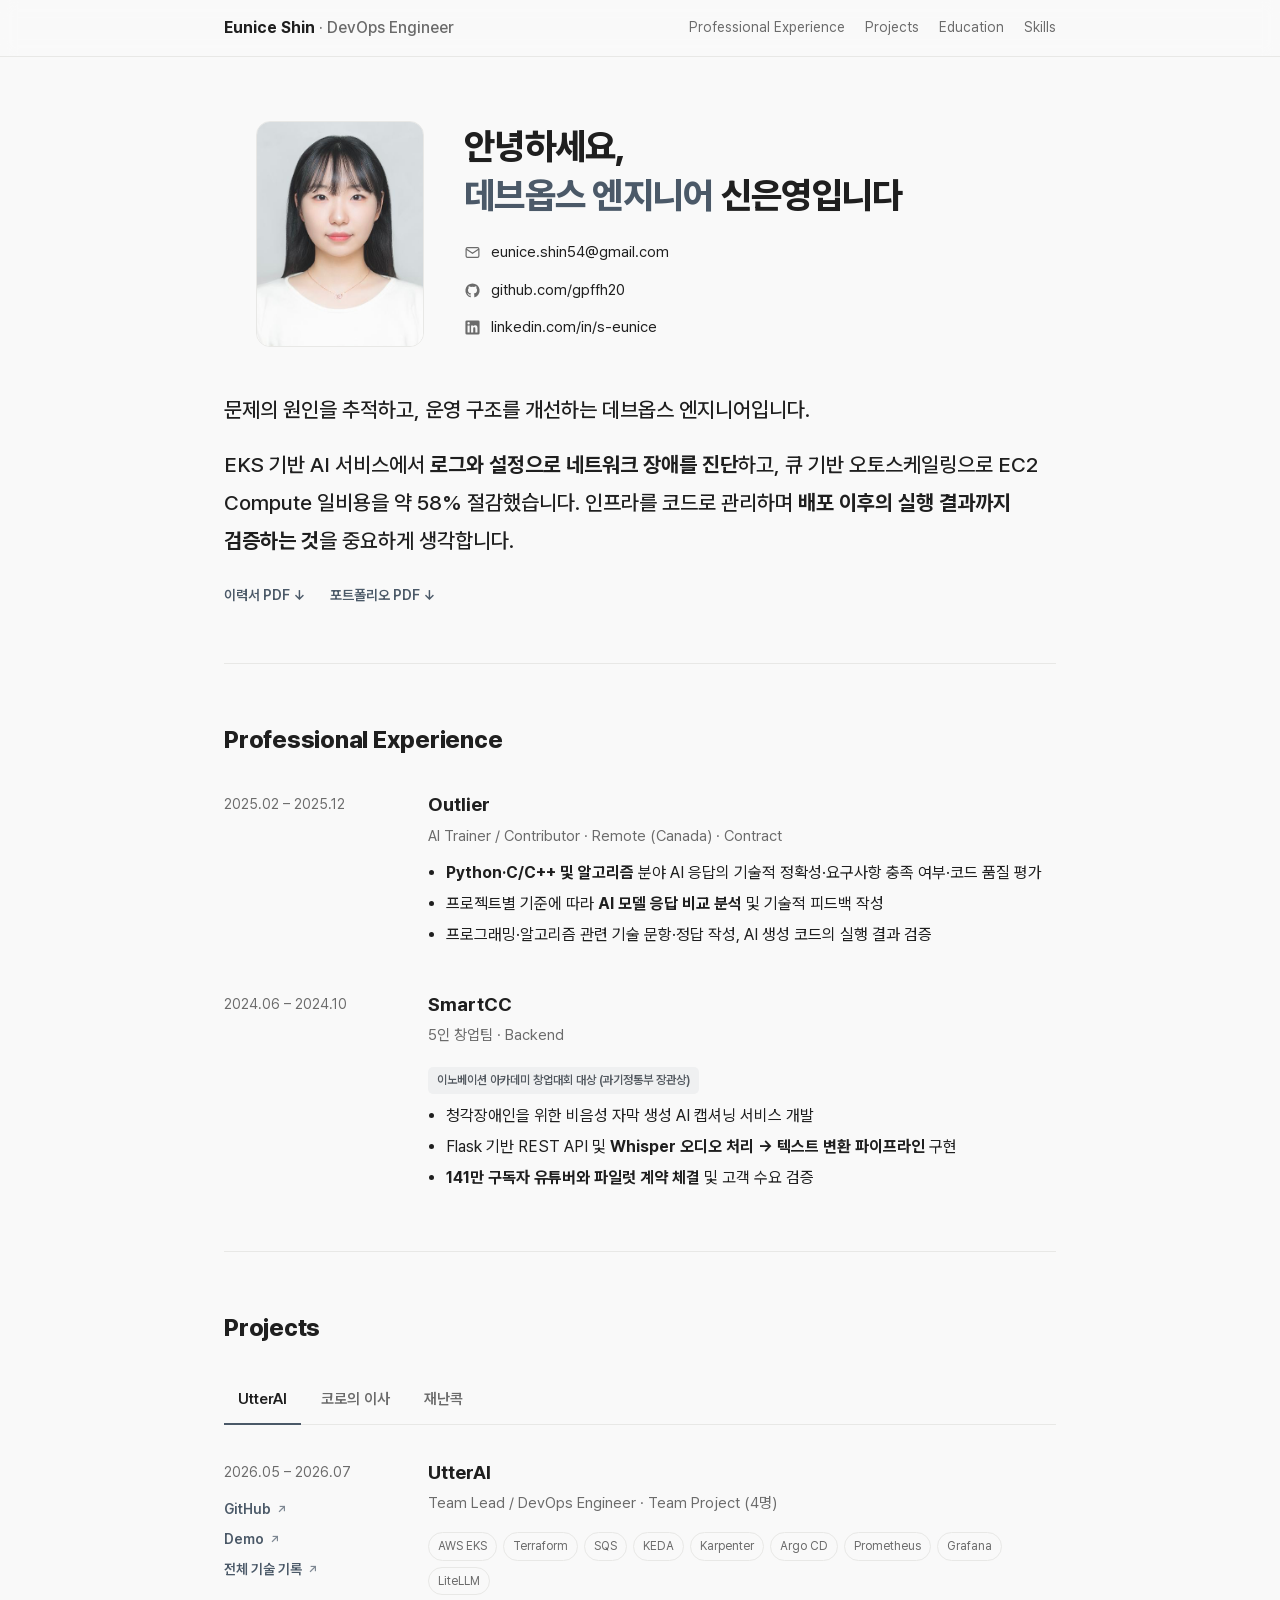
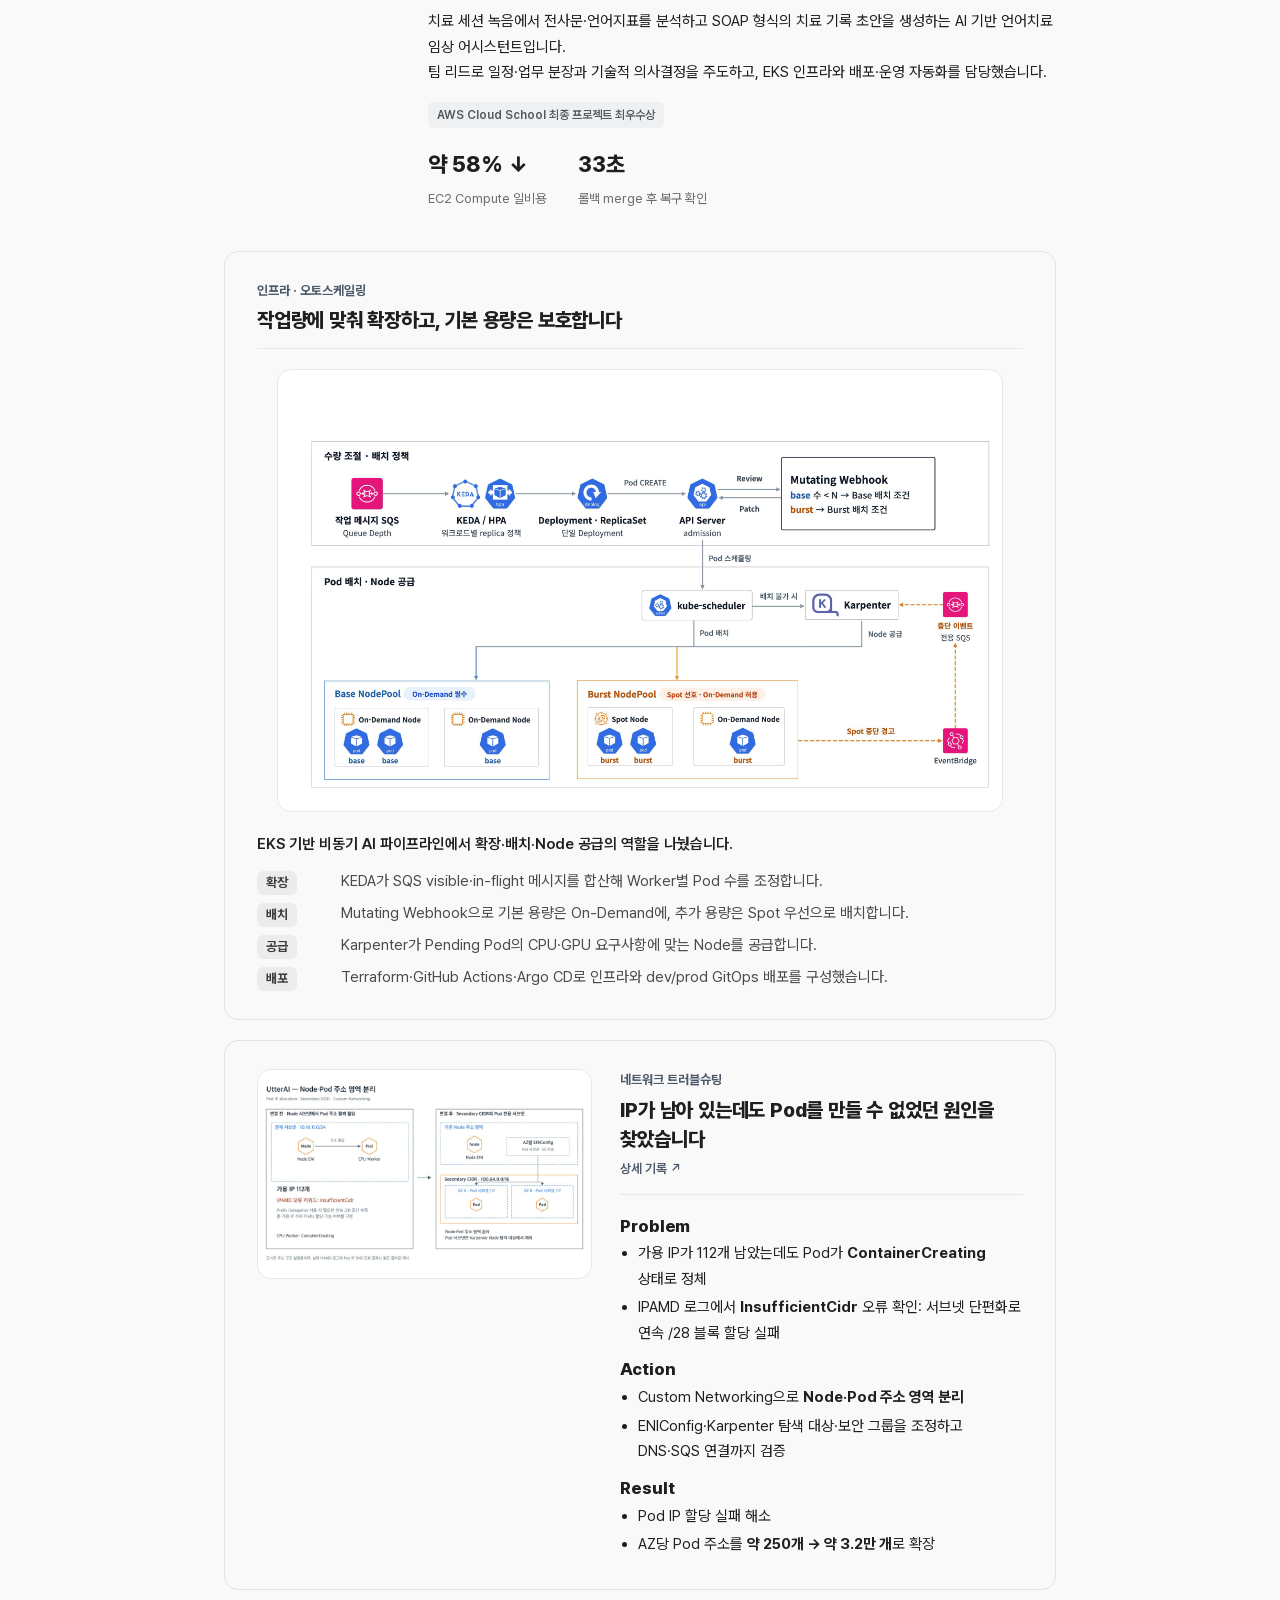
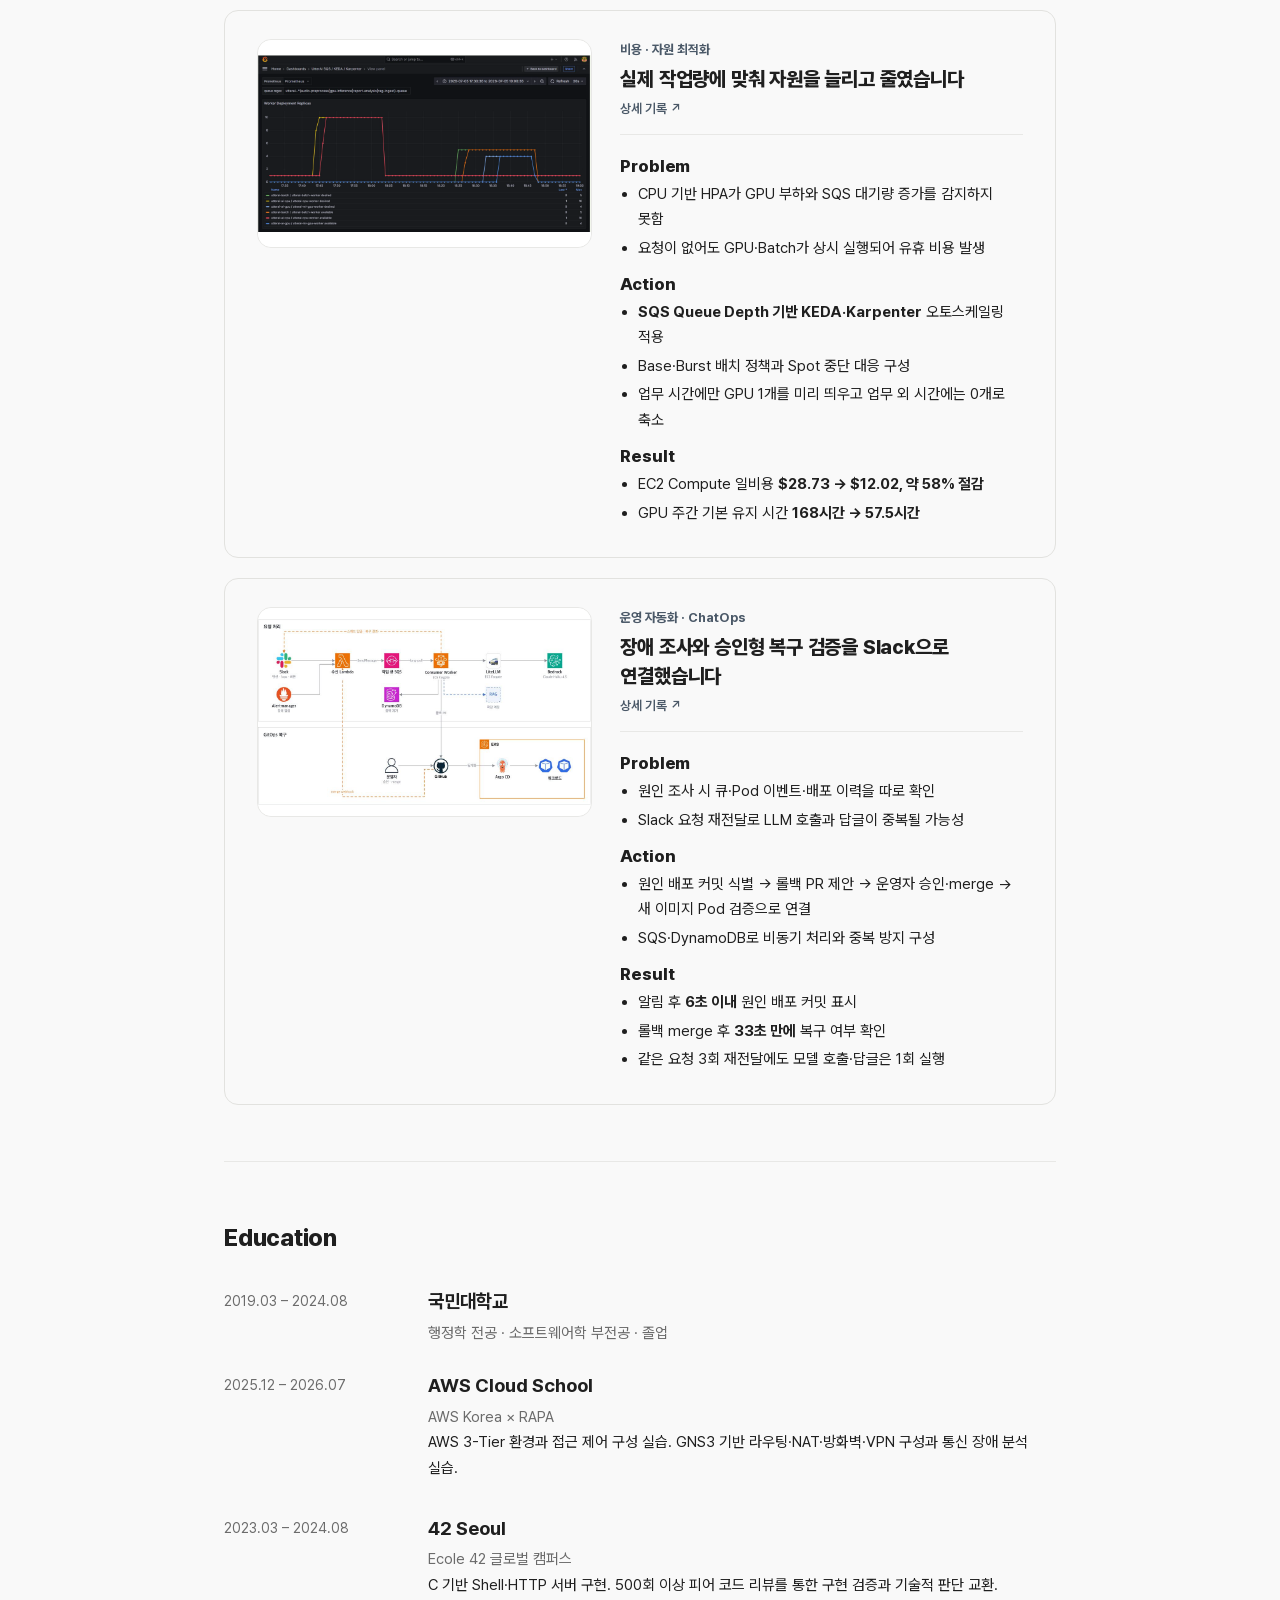
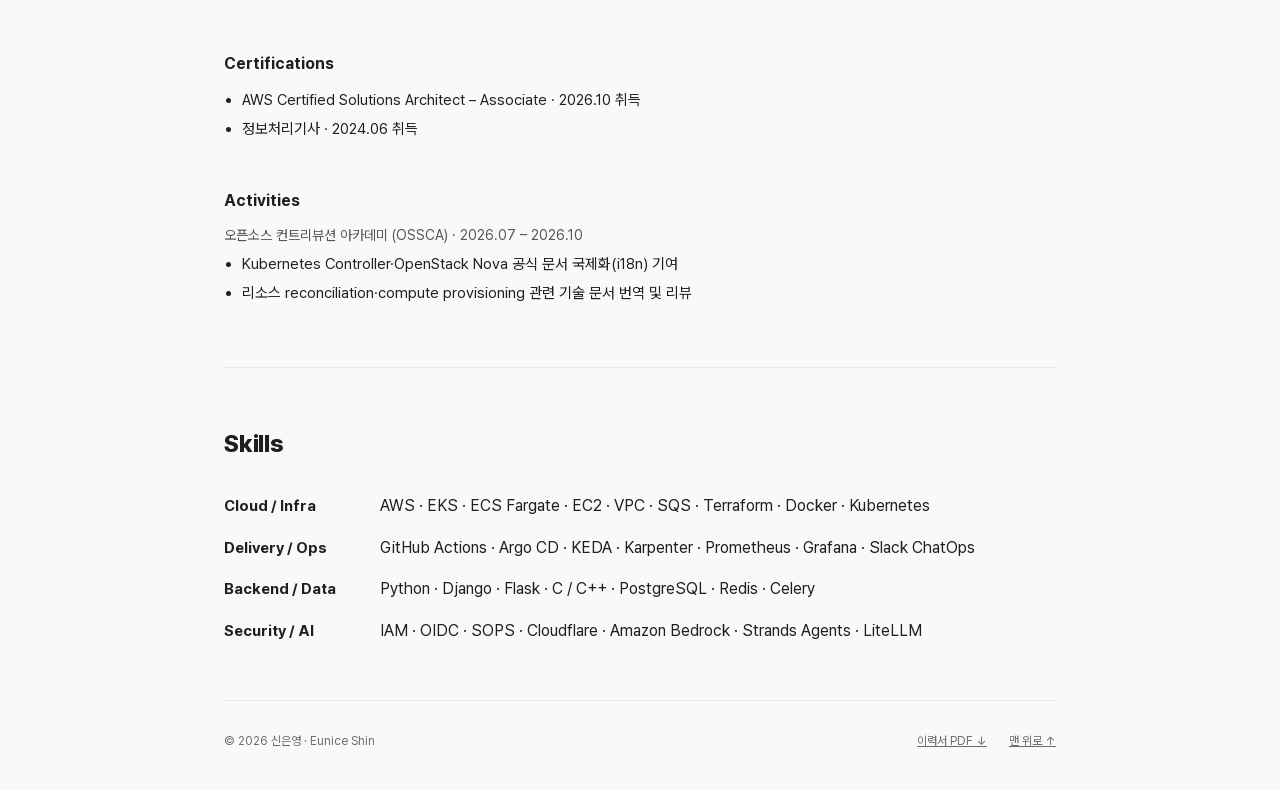
==== commit 3ad2f85a: "Simplify portfolio colors and clarify single award title" ====
--- a/index.html
+++ b/index.html
@@ -1,9 +1,9 @@
 <!doctype html>
 <html lang="ko"><head><meta charset="utf-8"><meta name="viewport" content="width=device-width,initial-scale=1">
 <title>신은영 | DevOps Engineer</title><meta name="description" content="로그와 지표로 장애를 진단하고, 운영 구조를 개선하는 데브옵스 엔지니어 신은영의 포트폴리오.">
-<meta name="theme-color" content="#f0f3ed"><meta property="og:type" content="website"><meta property="og:locale" content="ko_KR">
+<meta name="theme-color" content="#f9f9f9"><meta property="og:type" content="website"><meta property="og:locale" content="ko_KR">
 <meta property="og:title" content="신은영 | DevOps Engineer"><meta property="og:description" content="로그와 지표로 장애를 진단하고, 운영 구조를 개선하는 데브옵스 엔지니어 신은영의 포트폴리오."><meta property="og:url" content="https://gpffh20.github.io/">
-<link rel="canonical" href="https://gpffh20.github.io/"><link rel="icon" type="image/svg+xml" href="/assets/favicon.svg"><link rel="preload" href="/assets/PretendardVariable.woff2" as="font" type="font/woff2" crossorigin><link rel="stylesheet" href="/styles.css?v=40108fbcfd"><script src="/site.js?v=f17d81c3ec" defer></script></head>
+<link rel="canonical" href="https://gpffh20.github.io/"><link rel="icon" type="image/svg+xml" href="/assets/favicon.svg"><link rel="preload" href="/assets/PretendardVariable.woff2" as="font" type="font/woff2" crossorigin><link rel="stylesheet" href="/styles.css?v=d46e53ea15"><script src="/site.js?v=f17d81c3ec" defer></script></head>
 <body><a class="skip" href="#main">본문으로 건너뛰기</a>
 <nav class="site-header" aria-label="메인 메뉴"><div class="wrap"><a class="logo" href="/" aria-label="신은영 포트폴리오 홈">Eunice Shin <span class="sub">· DevOps Engineer</span></a><ul class="main-nav"><li><a href="#experience"><span class="full">Professional Experience</span><span class="short">Exp</span></a></li><li><a href="#projects"><span class="full">Projects</span><span class="short">Prj</span></a></li><li><a href="#education"><span class="full">Education</span><span class="short">Edu</span></a></li><li><a href="#skills"><span class="full">Skills</span><span class="short">Skills</span></a></li></ul></div></nav>
 <main class="wrap main home" id="main"><header class="hero" id="about">
@@ -20,7 +20,7 @@
   </div>
   <div class="intro">
     <p>문제의 원인을 추적하고, 운영 구조를 개선하는 데브옵스 엔지니어입니다.</p>
-    <p>EKS 기반 AI 서비스에서 <span class="hl-brown">로그와 설정으로 네트워크 장애를 진단</span>하고, 큐 기반 오토스케일링으로 EC2 Compute 일비용을 약 58% 절감했습니다. 인프라를 코드로 관리하며 <span class="hl-purple">배포 이후의 실행 결과까지 검증하는 것</span>을 중요하게 생각합니다.</p>
+    <p>EKS 기반 AI 서비스에서 <span class="hl">로그와 설정으로 네트워크 장애를 진단</span>하고, 큐 기반 오토스케일링으로 EC2 Compute 일비용을 약 58% 절감했습니다. 인프라를 코드로 관리하며 <span class="hl">배포 이후의 실행 결과까지 검증하는 것</span>을 중요하게 생각합니다.</p>
   </div>
   <div class="document-links"><a class="ext-link" href="/assets/eunice-shin-resume.pdf" download="신은영_이력서.pdf">이력서 PDF ↓</a><a class="ext-link" href="/assets/eunice-shin-portfolio.pdf" download="신은영_포트폴리오.pdf">포트폴리오 PDF ↓</a></div>
 </header>
@@ -28,7 +28,7 @@
 <section id="experience">
   <h2>Professional Experience</h2>
   <div class="exp-item"><div class="exp-period">2025.02 – 2025.12</div><div><h3>Outlier</h3><div class="team">AI Trainer / Contributor · Remote (Canada) · Contract</div><ul><li><strong>Python·C/C++ 및 알고리즘</strong> 분야 AI 응답의 기술적 정확성·요구사항 충족 여부·코드 품질 평가</li><li>프로젝트별 기준에 따라 <strong>AI 모델 응답 비교 분석</strong> 및 기술적 피드백 작성</li><li>프로그래밍·알고리즘 관련 기술 문항·정답 작성, AI 생성 코드의 실행 결과 검증</li></ul></div></div>
-  <div class="exp-item"><div class="exp-period">2024.06 – 2024.10</div><div><h3>SmartCC</h3><div class="team">5인 창업팀 · Backend</div><p class="award-note">이노베이션 아카데미 창업대회 대상 · 과기정통부 장관상</p><ul><li>청각장애인을 위한 비음성 자막 생성 AI 캡셔닝 서비스 개발</li><li>Flask 기반 REST API 및 <strong>Whisper 오디오 처리 → 텍스트 변환 파이프라인</strong> 구현</li><li><strong>141만 구독자 유튜버와 파일럿 계약 체결</strong> 및 고객 수요 검증</li></ul></div></div>
+  <div class="exp-item"><div class="exp-period">2024.06 – 2024.10</div><div><h3>SmartCC</h3><div class="team">5인 창업팀 · Backend</div><p class="award-note">이노베이션 아카데미 창업대회 대상 (과기정통부 장관상)</p><ul><li>청각장애인을 위한 비음성 자막 생성 AI 캡셔닝 서비스 개발</li><li>Flask 기반 REST API 및 <strong>Whisper 오디오 처리 → 텍스트 변환 파이프라인</strong> 구현</li><li><strong>141만 구독자 유튜버와 파일럿 계약 체결</strong> 및 고객 수요 검증</li></ul></div></div>
 </section>
 
 <section id="projects">
--- a/styles.css
+++ b/styles.css
@@ -6,8 +6,9 @@
       --muted: #6b6b6b;
       --line: #e8e8e6;
       --card: #ffffff;
-      --brown: #9f6b53;
-      --purple: #8e5bb5;
+      --accent: #4b5968;
+      --brown: var(--accent);
+      --purple: var(--accent);
       --radius: 14px;
 
       /* 프로필 사진 조절 */
@@ -71,8 +72,7 @@
 
     .intro { margin-top: 44px; font-size: clamp(18px, 2.4vw, 21px); font-weight: 500; line-height: 1.8; }
     .intro p + p { margin-top: 18px; }
-    .hl-brown { color: var(--brown); font-weight: 700; }
-    .hl-purple { color: var(--purple); font-weight: 700; }
+    .hl { color: var(--text); font-weight: 700; }
 
     /* sections */
     section { padding: 56px 0; border-top: 1px solid var(--line); scroll-margin-top: 32px; }
@@ -216,9 +216,9 @@
 
     .source-link { display: inline-flex; align-items: center; gap: 6px; margin-top: 12px; font-size: 14px; color: var(--brown); text-underline-offset: 3px; }
     .par h5 { font-size: 17px; font-weight: 800; letter-spacing: -0.01em; line-height: 1.4; }
-    .par .p { color: #4a6285; }
-    .par .a { color: #5f9c8f; }
-    .par .r { color: #86b072; }
+    .par .p { color: var(--text); }
+    .par .a { color: var(--text); }
+    .par .r { color: var(--text); }
     .par ul { margin-top: 2px; }
 
     .arch figure { border: 1px solid var(--line); border-radius: var(--radius); overflow: hidden; background: #fff; }
@@ -288,18 +288,18 @@
     }
 
 /* Shared case-study pages and accessible image viewer. */
-:root{--ink:var(--text);--accent:var(--brown);--soft:#f4f0ec;--paper:var(--card)}
-.eyebrow{font-size:10px;letter-spacing:.09em;font-weight:600;color:var(--muted)}.article{position:relative}.article-nav{display:flex;gap:20px;overflow:auto;padding:13px 0;border-bottom:1px solid var(--line);scrollbar-width:none;font-size:11px;color:var(--muted);line-height:1.6}.article-nav a{flex-shrink:0}.breadcrumb{display:flex;align-items:center;gap:12px;font-size:12px;color:var(--muted);padding-top:30px}.breadcrumb a{color:var(--accent)}.article-hero{padding:29px 0 31px;border-bottom:1px solid var(--line)}.article-hero h1{font-size:38px;line-height:1.35;margin-top:10px;letter-spacing:-.035em}.article-hero .lead{font-size:17px;line-height:1.85;max-width:750px;color:#626670;margin-top:14px}.article-hero .award{margin-top:18px}.article-meta{display:flex;flex-wrap:wrap;gap:10px 24px;margin-top:24px;font-size:12px;color:var(--muted)}.article-meta strong{font-size:11px;font-weight:550;color:var(--ink);margin-right:8px}.article-hero .tags{margin-top:15px;margin-bottom:0}.article-actions{display:flex;gap:10px;margin-top:20px}.button{display:inline-flex;gap:14px;align-items:center;justify-content:center;border:1px solid var(--line);border-radius:6px;background:#fff;padding:7px 13px;font-size:12px;font-weight:550;color:var(--accent)}.button:hover{background:var(--soft);text-decoration:none}.article-section{padding:36px 0;border-bottom:1px solid var(--line)}.section-number{font-size:10px;letter-spacing:.08em;font-weight:600;color:var(--accent);margin-bottom:10px}.article-section>h2{font-size:25px;line-height:1.5;margin-bottom:19px}.article-section p,.article-section li{font-size:15px;line-height:1.95;color:#565b63}.article-section h3{font-size:18px;margin:26px 0 10px}.article-section h4{font-size:16px;margin:22px 0 9px}.article-section ul{margin:12px 0 20px}.article-section strong{color:#353b44}.article-toc{margin-top:24px;display:flex;flex-direction:column;gap:10px;padding:18px 21px;background:var(--soft);border-radius:8px;font-size:13px;color:var(--accent)}code{font-family:ui-monospace,SFMono-Regular,Menlo,monospace;font-size:.82em;background:#f0f1f4;border:1px solid #e7e9ee;padding:1px 4px;border-radius:4px;overflow-wrap:anywhere}.callout{padding:17px 21px;border-left:3px solid #9db1cc;border-radius:0 8px 8px 0;background:var(--soft);font-size:14px;line-height:1.9;margin:23px 0;color:#4b5e76}.figure{margin:25px 0}.figure button{width:100%;display:block;cursor:zoom-in;border:1px solid var(--line);padding:15px;border-radius:9px;background:#fff}.figure img{width:100%;height:auto;margin:auto}.figure figcaption{font-size:11px;color:var(--muted);text-align:center;margin-top:10px;line-height:1.7}.architecture img{width:auto;max-height:920px}.results{display:grid;grid-template-columns:repeat(2,minmax(0,1fr));gap:14px;margin:24px 0}.result{border:1px solid var(--line);border-radius:8px;padding:19px 21px;background:#fff}.result strong{display:block;font-size:25px;line-height:1.4;color:var(--accent);font-weight:650;letter-spacing:-.035em}.result span{display:block;font-size:12px;color:var(--muted);margin-top:7px}.evidence-note{font-size:12px!important;color:var(--muted)!important}.download-row{display:flex;flex-wrap:wrap;gap:21px;font-size:13px;color:var(--accent);margin-top:23px}.text-link{display:inline-flex;align-items:center;gap:10px;color:var(--accent);font-size:13px;font-weight:550}.next-project{display:flex;align-items:center;justify-content:space-between;gap:24px;padding:29px 0 35px}.next-project>a:last-child{text-align:right}.next-project span{font-size:10px;color:var(--muted)}.next-project strong{display:block;font-size:17px;margin-top:4px}.lightbox{width:min(1300px,94vw);max-width:94vw;max-height:92dvh;padding:47px 20px 20px;border:0;border-radius:10px;overflow:auto;background:#fff}.lightbox::backdrop{background:#202329c9;backdrop-filter:blur(4px)}.lightbox img{width:100%}.lightbox-close{position:absolute;top:9px;right:12px;background:#f0f2f5;border:0;border-radius:5px;padding:5px 12px;font-size:13px;color:#5a6270;cursor:pointer}.flow{display:grid;grid-template-columns:minmax(0,1fr) 20px minmax(0,1fr) 20px minmax(0,1fr);align-items:center;gap:7px;padding:23px;background:#f3f5f8;border:1px solid var(--line);border-radius:9px;margin:24px 0}.flow-step{padding:18px 9px;text-align:center;background:#fff;border:1px solid var(--line);border-radius:6px}.flow-step strong{font-size:14px;display:block;margin-bottom:5px}.flow-step span{font-size:11px;color:var(--muted)}.flow-arrow{text-align:center;color:#94a0b0}
+:root{--ink:var(--text);--soft:#f1f2f3;--paper:var(--card)}
+.eyebrow{font-size:10px;letter-spacing:.09em;font-weight:600;color:var(--muted)}.article{position:relative}.article-nav{display:flex;gap:20px;overflow:auto;padding:13px 0;border-bottom:1px solid var(--line);scrollbar-width:none;font-size:11px;color:var(--muted);line-height:1.6}.article-nav a{flex-shrink:0}.breadcrumb{display:flex;align-items:center;gap:12px;font-size:12px;color:var(--muted);padding-top:30px}.breadcrumb a{color:var(--accent)}.article-hero{padding:29px 0 31px;border-bottom:1px solid var(--line)}.article-hero h1{font-size:38px;line-height:1.35;margin-top:10px;letter-spacing:-.035em}.article-hero .lead{font-size:17px;line-height:1.85;max-width:750px;color:#626670;margin-top:14px}.article-hero .award{margin-top:18px}.article-meta{display:flex;flex-wrap:wrap;gap:10px 24px;margin-top:24px;font-size:12px;color:var(--muted)}.article-meta strong{font-size:11px;font-weight:550;color:var(--ink);margin-right:8px}.article-hero .tags{margin-top:15px;margin-bottom:0}.article-actions{display:flex;gap:10px;margin-top:20px}.button{display:inline-flex;gap:14px;align-items:center;justify-content:center;border:1px solid var(--line);border-radius:6px;background:#fff;padding:7px 13px;font-size:12px;font-weight:550;color:var(--accent)}.button:hover{background:var(--soft);text-decoration:none}.article-section{padding:36px 0;border-bottom:1px solid var(--line)}.section-number{font-size:10px;letter-spacing:.08em;font-weight:600;color:var(--accent);margin-bottom:10px}.article-section>h2{font-size:25px;line-height:1.5;margin-bottom:19px}.article-section p,.article-section li{font-size:15px;line-height:1.95;color:#565b63}.article-section h3{font-size:18px;margin:26px 0 10px}.article-section h4{font-size:16px;margin:22px 0 9px}.article-section ul{margin:12px 0 20px}.article-section strong{color:#353b44}.article-toc{margin-top:24px;display:flex;flex-direction:column;gap:10px;padding:18px 21px;background:var(--soft);border-radius:8px;font-size:13px;color:var(--accent)}code{font-family:ui-monospace,SFMono-Regular,Menlo,monospace;font-size:.82em;background:#f0f1f4;border:1px solid #e7e9ee;padding:1px 4px;border-radius:4px;overflow-wrap:anywhere}.callout{padding:17px 21px;border-left:3px solid #b6bdc5;border-radius:0 8px 8px 0;background:var(--soft);font-size:14px;line-height:1.9;margin:23px 0;color:#4f555c}.figure{margin:25px 0}.figure button{width:100%;display:block;cursor:zoom-in;border:1px solid var(--line);padding:15px;border-radius:9px;background:#fff}.figure img{width:100%;height:auto;margin:auto}.figure figcaption{font-size:11px;color:var(--muted);text-align:center;margin-top:10px;line-height:1.7}.architecture img{width:auto;max-height:920px}.results{display:grid;grid-template-columns:repeat(2,minmax(0,1fr));gap:14px;margin:24px 0}.result{border:1px solid var(--line);border-radius:8px;padding:19px 21px;background:#fff}.result strong{display:block;font-size:25px;line-height:1.4;color:var(--accent);font-weight:650;letter-spacing:-.035em}.result span{display:block;font-size:12px;color:var(--muted);margin-top:7px}.evidence-note{font-size:12px!important;color:var(--muted)!important}.download-row{display:flex;flex-wrap:wrap;gap:21px;font-size:13px;color:var(--accent);margin-top:23px}.text-link{display:inline-flex;align-items:center;gap:10px;color:var(--accent);font-size:13px;font-weight:550}.next-project{display:flex;align-items:center;justify-content:space-between;gap:24px;padding:29px 0 35px}.next-project>a:last-child{text-align:right}.next-project span{font-size:10px;color:var(--muted)}.next-project strong{display:block;font-size:17px;margin-top:4px}.lightbox{width:min(1300px,94vw);max-width:94vw;max-height:92dvh;padding:47px 20px 20px;border:0;border-radius:10px;overflow:auto;background:#fff}.lightbox::backdrop{background:#202329c9;backdrop-filter:blur(4px)}.lightbox img{width:100%}.lightbox-close{position:absolute;top:9px;right:12px;background:#f0f2f5;border:0;border-radius:5px;padding:5px 12px;font-size:13px;color:#5a6270;cursor:pointer}.flow{display:grid;grid-template-columns:minmax(0,1fr) 20px minmax(0,1fr) 20px minmax(0,1fr);align-items:center;gap:7px;padding:23px;background:#f3f4f5;border:1px solid var(--line);border-radius:9px;margin:24px 0}.flow-step{padding:18px 9px;text-align:center;background:#fff;border:1px solid var(--line);border-radius:6px}.flow-step strong{font-size:14px;display:block;margin-bottom:5px}.flow-step span{font-size:11px;color:var(--muted)}.flow-arrow{text-align:center;color:#969da5}
 
 
 /* Template integration: keep diagrams uncropped and keyboard-accessible. */
 html{scroll-padding-top:80px}
-a:focus-visible,button:focus-visible{outline:3px solid #bc9d89;outline-offset:4px}
+a:focus-visible,button:focus-visible{outline:3px solid #8995a2;outline-offset:4px}
 .skip{position:fixed;top:-100px;left:20px;z-index:100;background:#222;color:#fff;padding:12px}
 .skip:focus{top:10px}
 .document-links{display:flex;gap:24px;flex-wrap:wrap;margin-top:24px}
 .document-links .ext-link::after{content:none}
-.award-note{display:inline-block;font-size:12px!important;font-weight:600;color:#79628e;background:#f1edf7;border-radius:5px;padding:3px 9px;margin:9px 0 4px}
+.award-note{display:inline-block;font-size:12px!important;font-weight:600;color:#535960;background:#eff0f1;border-radius:5px;padding:3px 9px;margin:9px 0 4px}
 .image-button{display:block;width:100%;border:0;padding:0;background:#fff;cursor:zoom-in;border-radius:inherit;overflow:hidden}
 .image-button:focus-visible{outline-offset:-3px}
 .shot .image-button{height:100%}
@@ -339,5 +339,5 @@
 
 /* Pin the template's base type size across browser font preferences. */
 body{font-size:16px}
-.award{display:inline-block;font-size:12px;font-weight:600;line-height:1.7;color:#79628e;background:#f1edf7;border-radius:5px;padding:3px 9px}
+.award{display:inline-block;font-size:12px;font-weight:600;line-height:1.7;color:#535960;background:#eff0f1;border-radius:5px;padding:3px 9px}
 .article-nav a,.button{text-decoration:none}
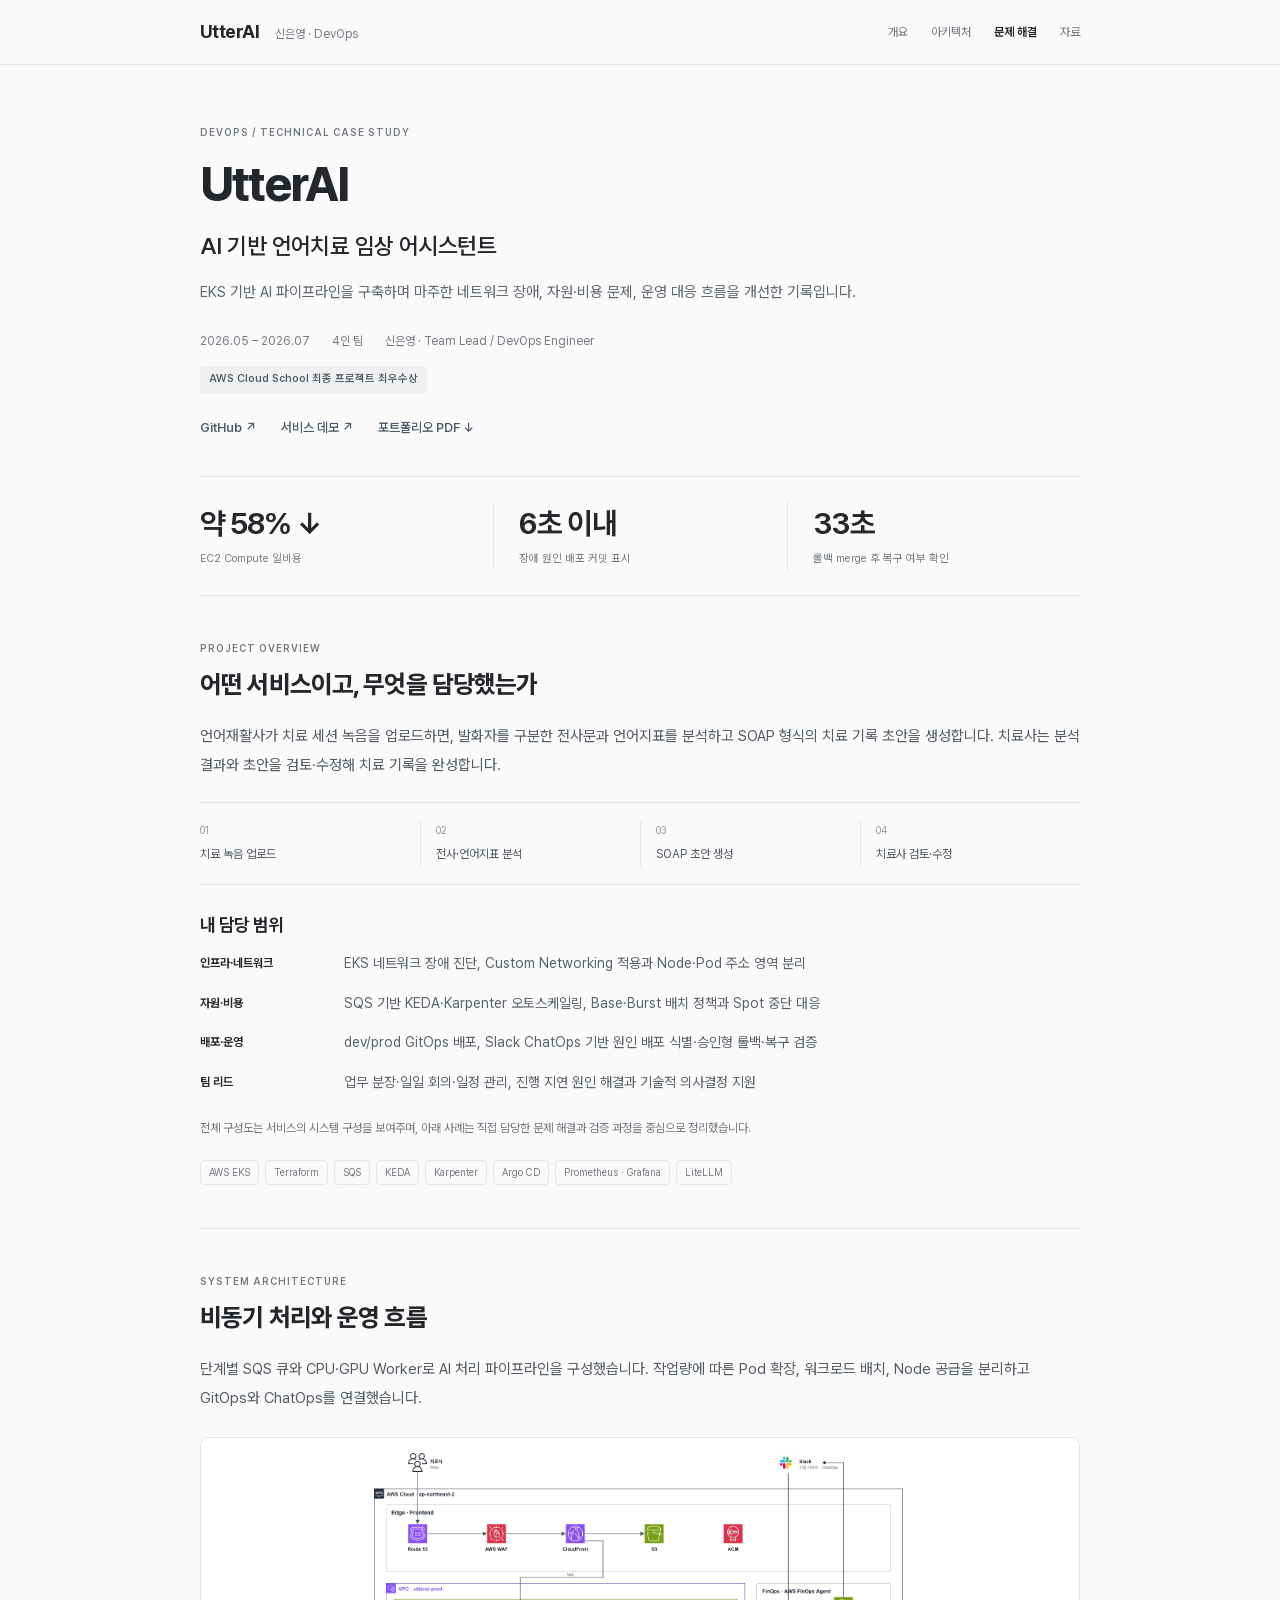
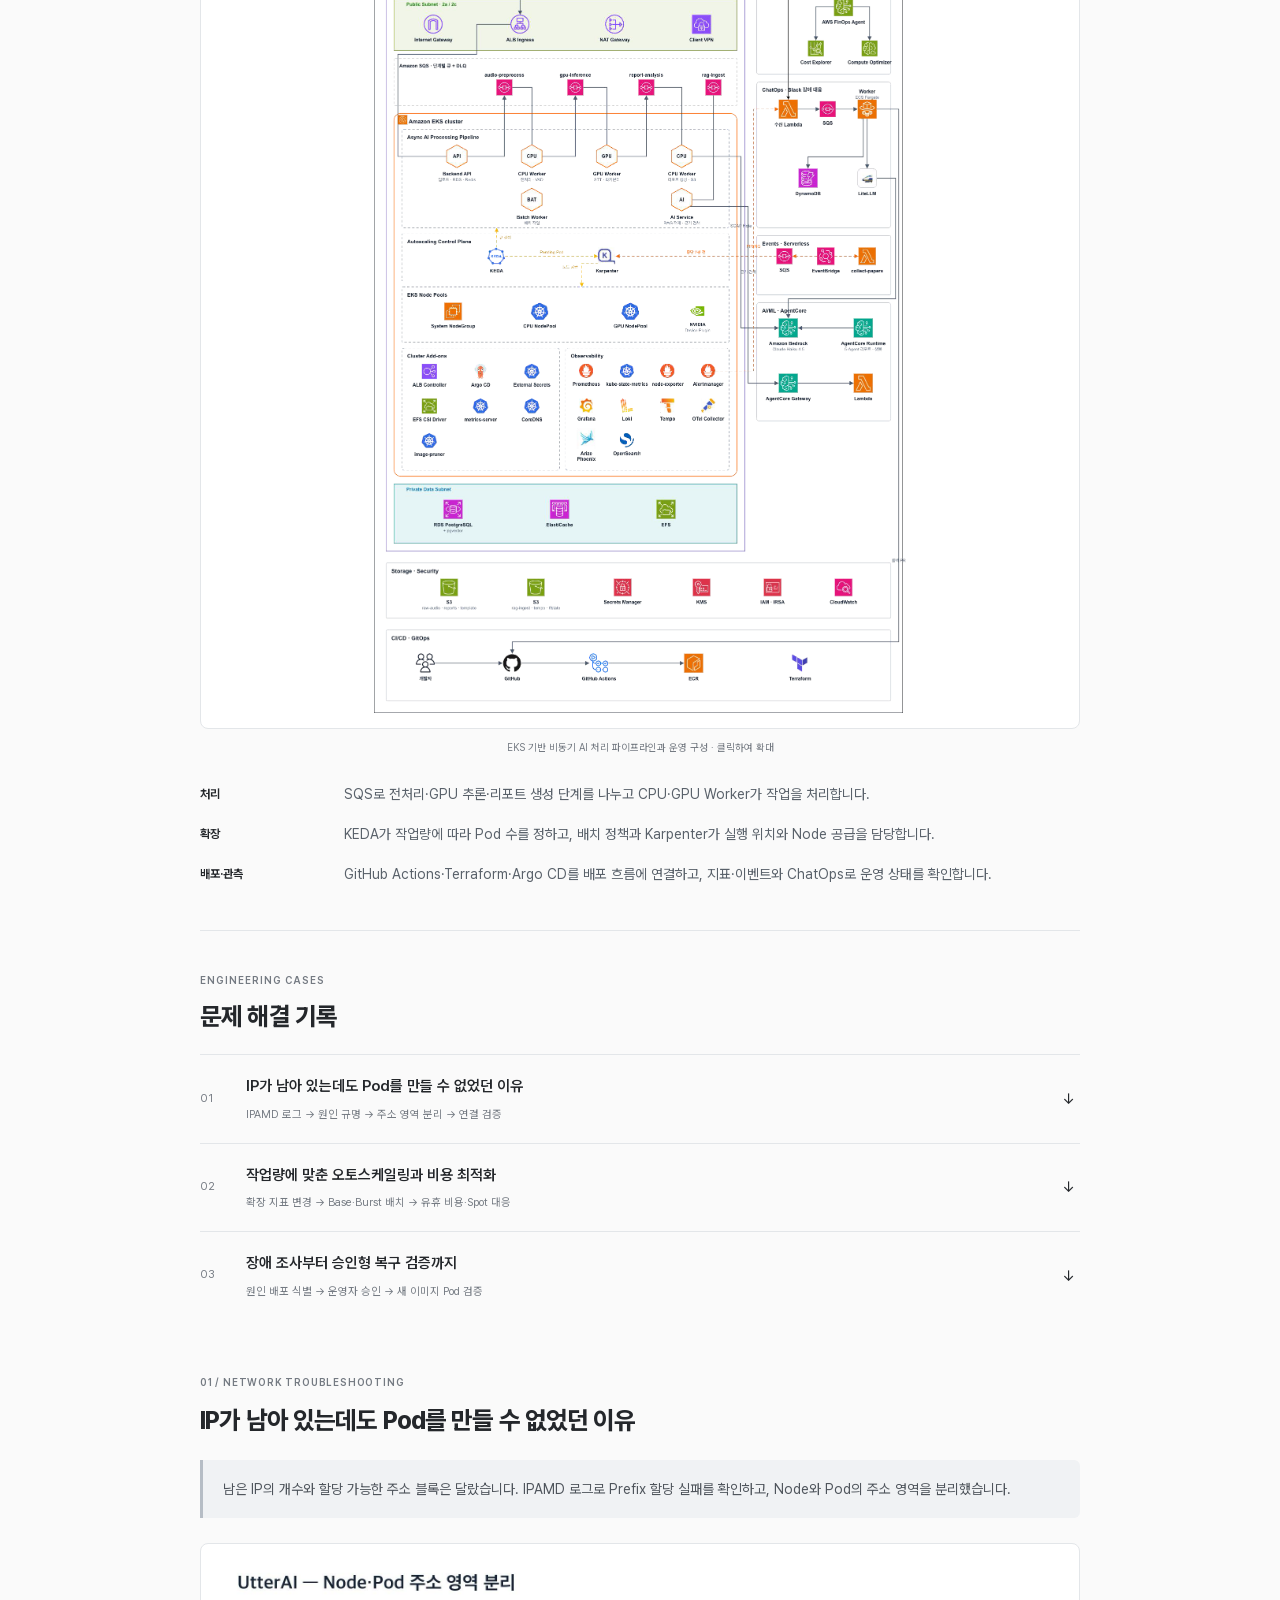
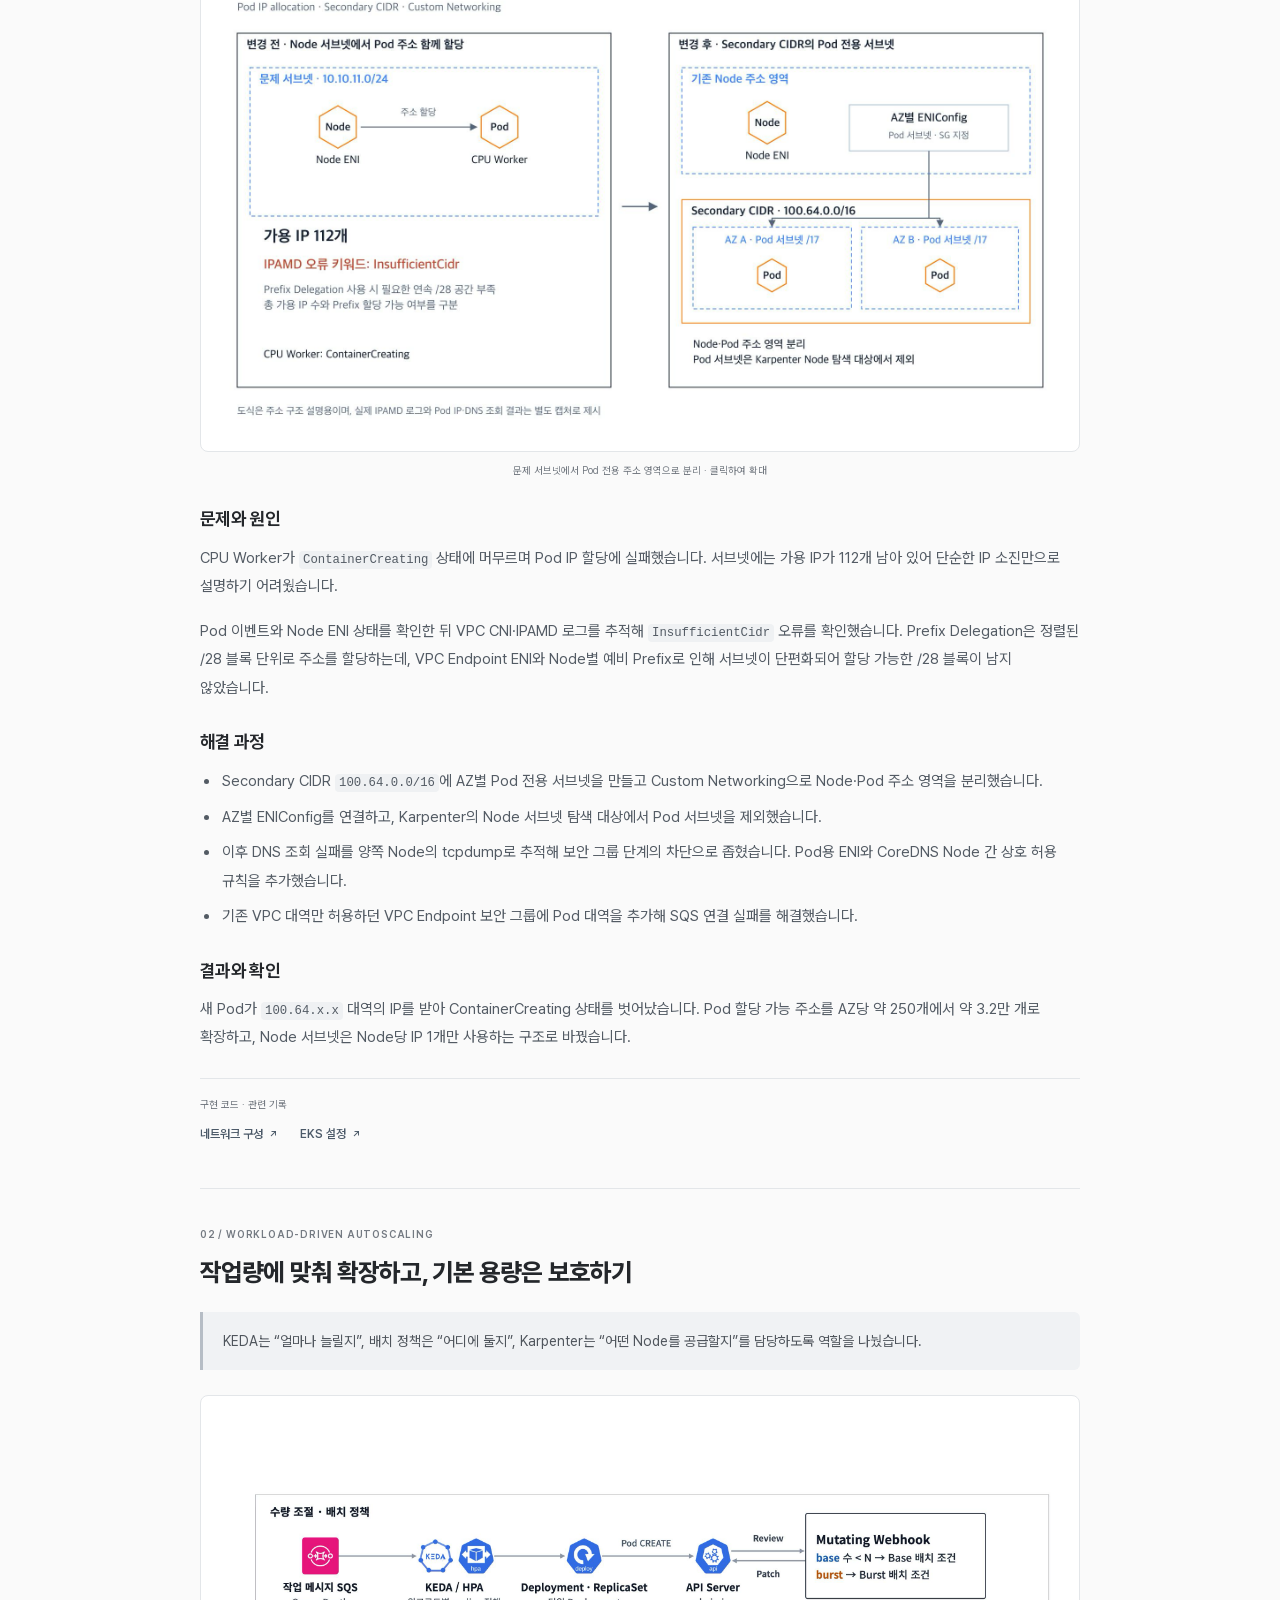
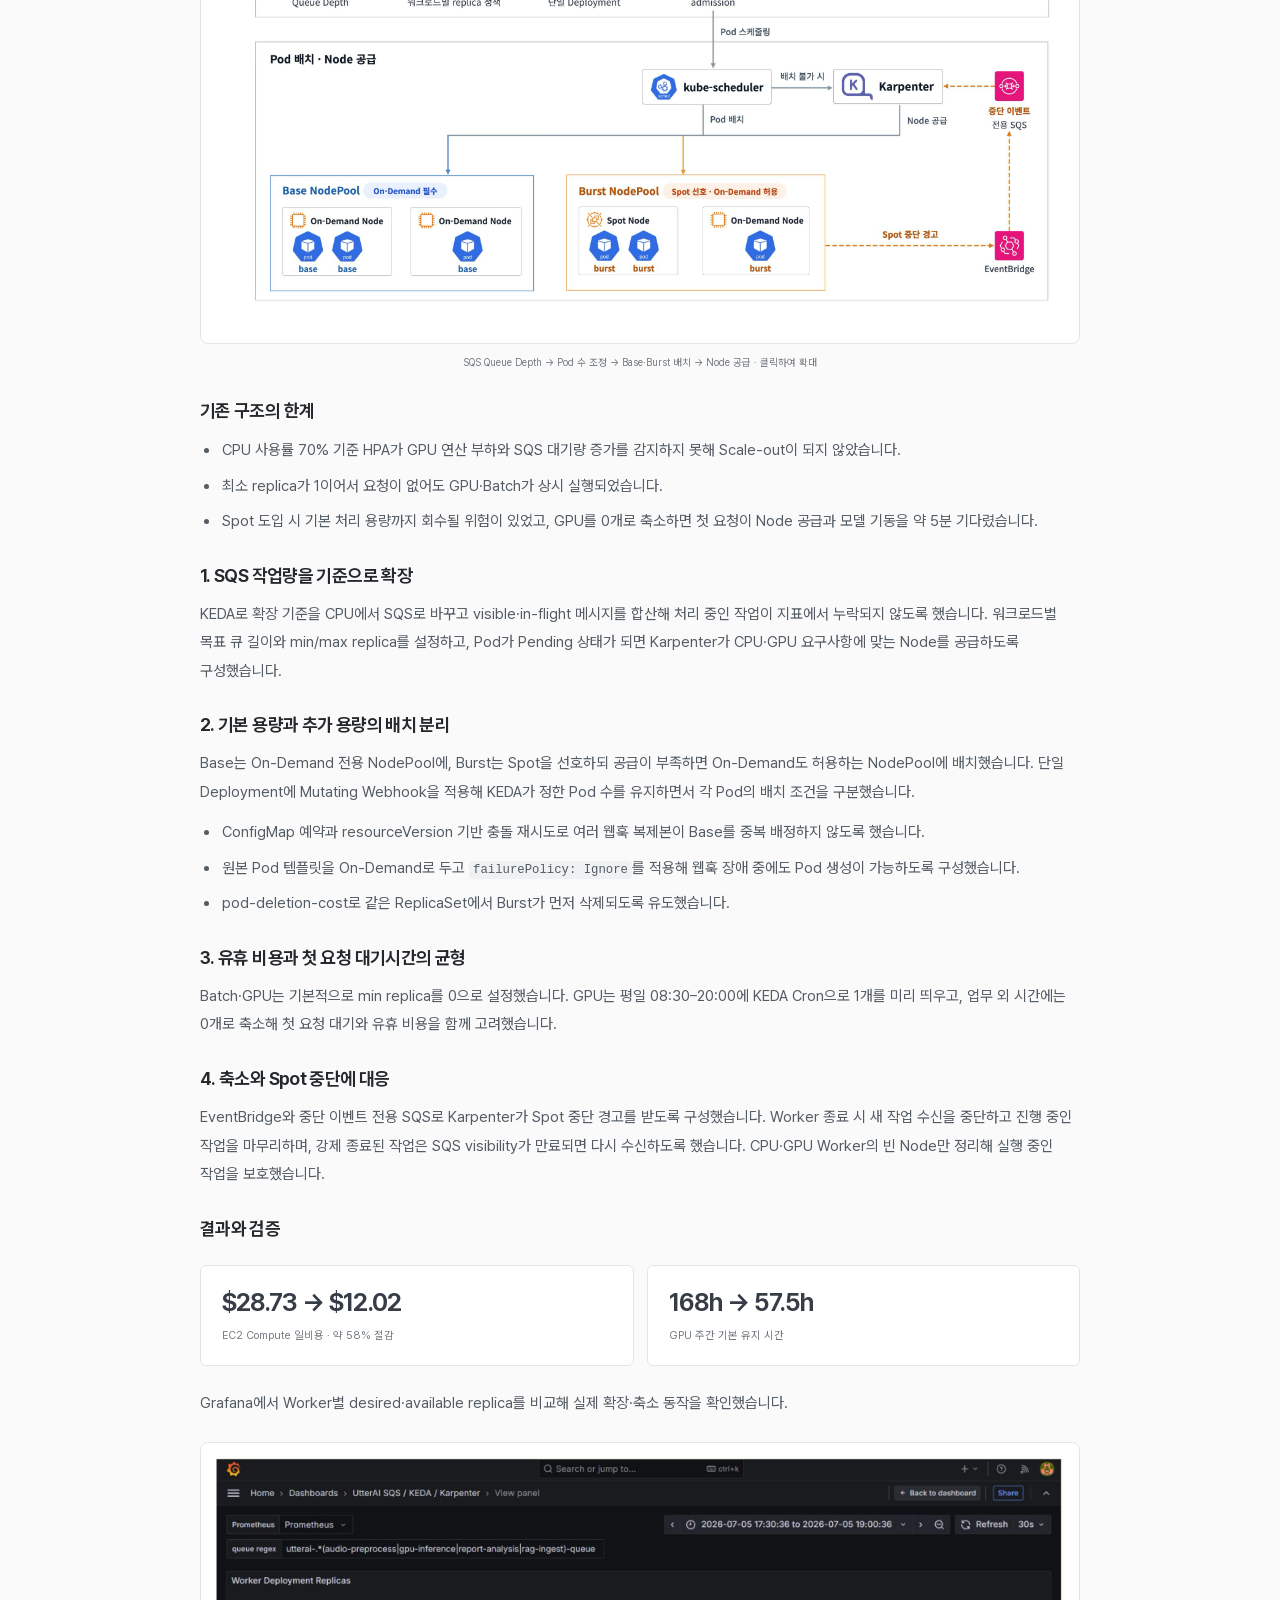
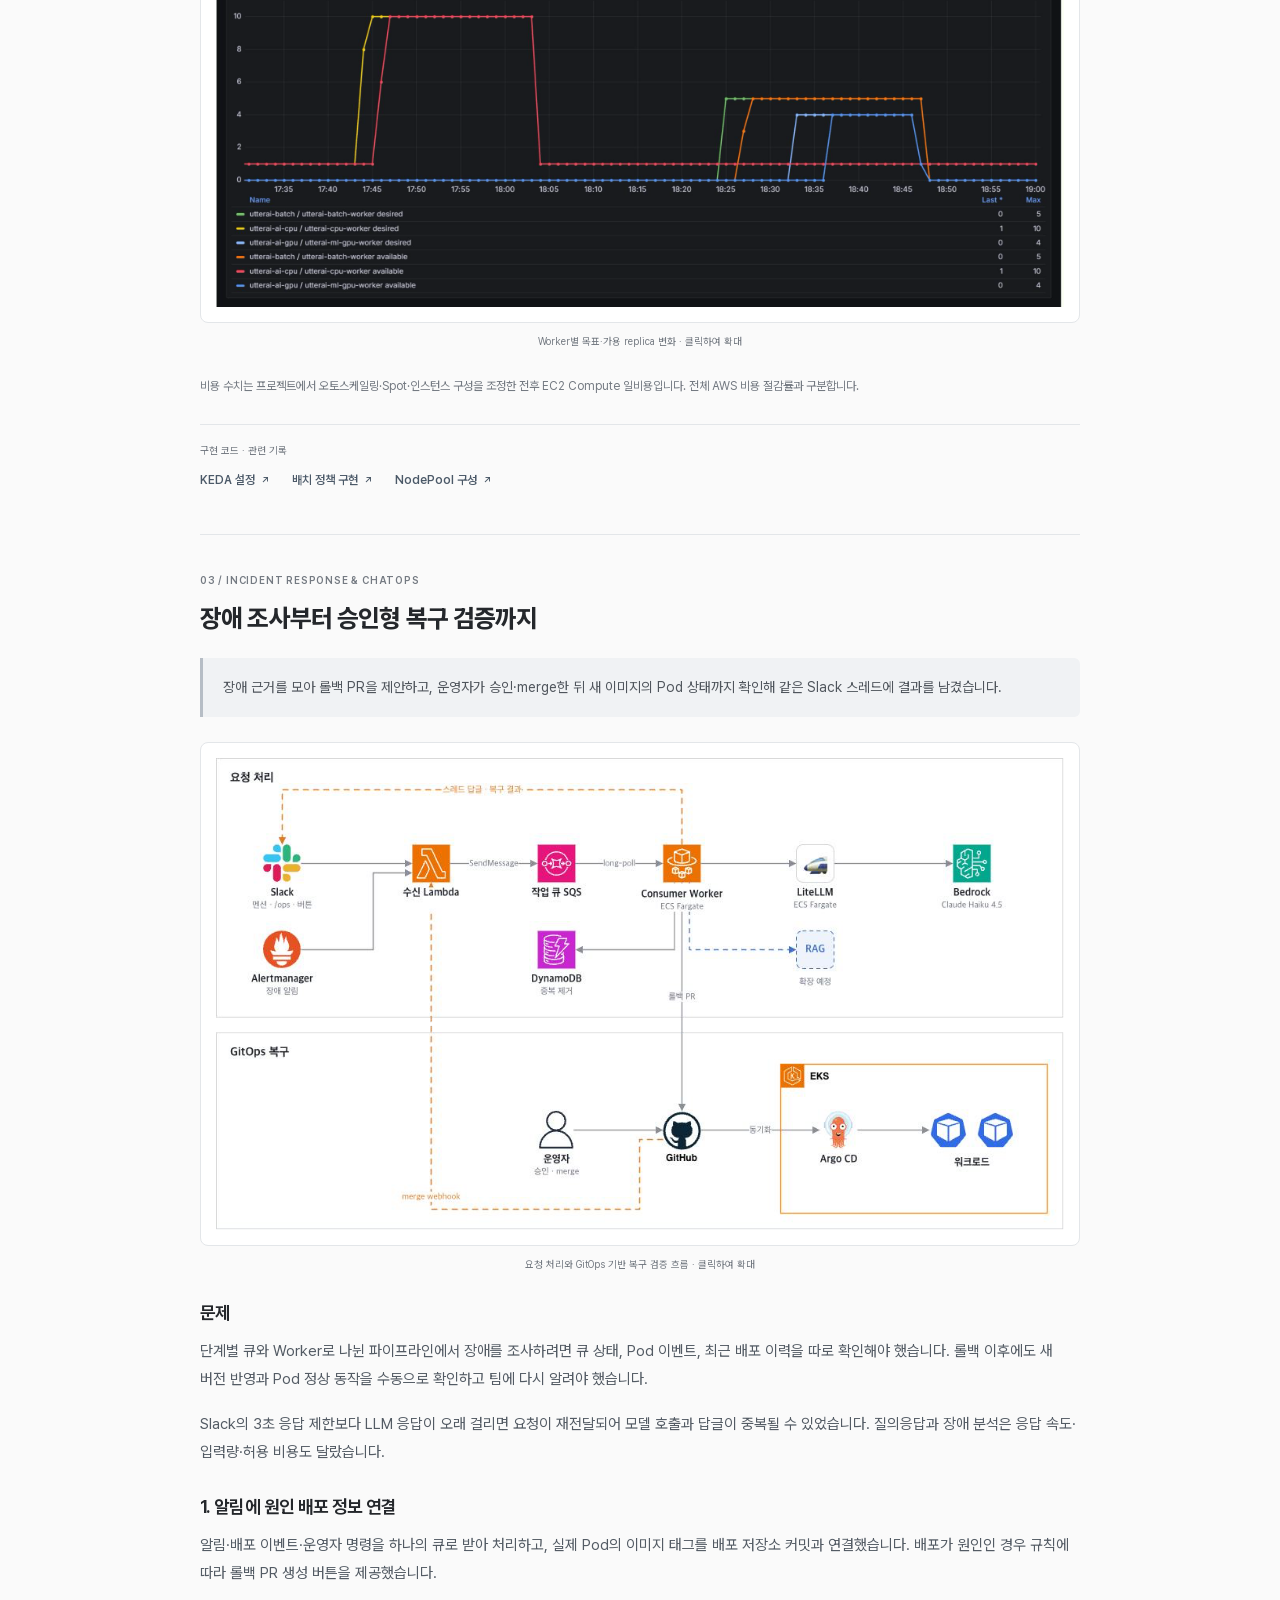
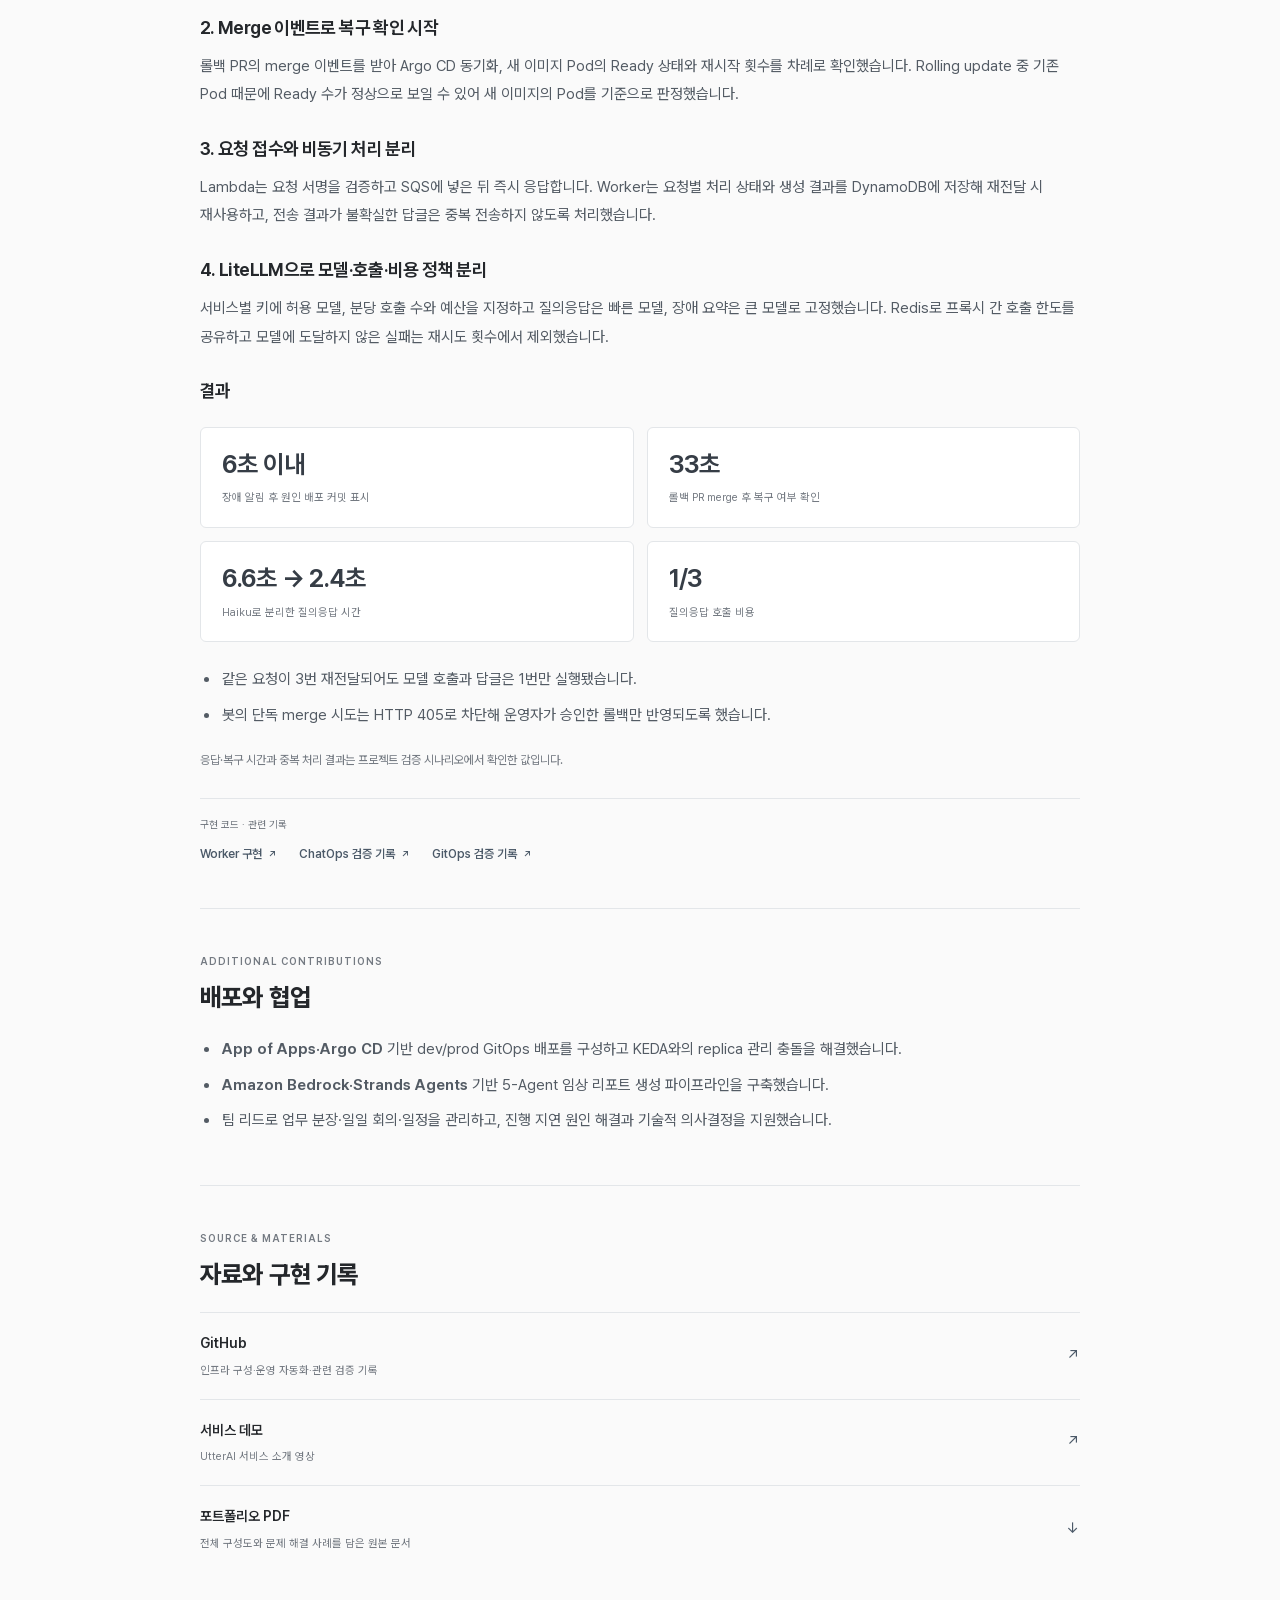
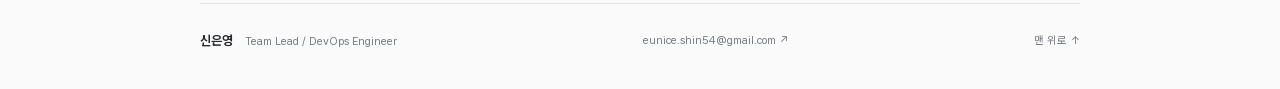
==== commit fd774a32: "Focus portfolio on UtterAI architecture and engineering case studies" ====
--- a/index.html
+++ b/index.html
@@ -1,91 +1,92 @@
 <!doctype html>
 <html lang="ko"><head><meta charset="utf-8"><meta name="viewport" content="width=device-width,initial-scale=1">
-<title>신은영 | DevOps Engineer</title><meta name="description" content="로그와 지표로 장애를 진단하고, 운영 구조를 개선하는 데브옵스 엔지니어 신은영의 포트폴리오.">
-<meta name="theme-color" content="#f9f9f9"><meta property="og:type" content="website"><meta property="og:locale" content="ko_KR">
-<meta property="og:title" content="신은영 | DevOps Engineer"><meta property="og:description" content="로그와 지표로 장애를 진단하고, 운영 구조를 개선하는 데브옵스 엔지니어 신은영의 포트폴리오."><meta property="og:url" content="https://gpffh20.github.io/">
-<link rel="canonical" href="https://gpffh20.github.io/"><link rel="icon" type="image/svg+xml" href="/assets/favicon.svg"><link rel="preload" href="/assets/PretendardVariable.woff2" as="font" type="font/woff2" crossorigin><link rel="stylesheet" href="/styles.css?v=d46e53ea15"><script src="/site.js?v=f17d81c3ec" defer></script></head>
+<title>UtterAI 기술 포트폴리오 | 신은영</title><meta name="description" content="EKS 기반 AI 임상 어시스턴트 UtterAI의 네트워크 장애 해결, 큐 기반 오토스케일링과 비용 최적화, Slack ChatOps 구현·검증 기록.">
+<meta name="theme-color" content="#fafafa"><meta property="og:type" content="website"><meta property="og:locale" content="ko_KR">
+<meta property="og:title" content="UtterAI 기술 포트폴리오 | 신은영"><meta property="og:description" content="EKS 기반 AI 임상 어시스턴트 UtterAI의 네트워크 장애 해결, 큐 기반 오토스케일링과 비용 최적화, Slack ChatOps 구현·검증 기록."><meta property="og:url" content="https://gpffh20.github.io/">
+<link rel="canonical" href="https://gpffh20.github.io/"><link rel="icon" type="image/svg+xml" href="/assets/favicon.svg">
+<link rel="preload" href="/assets/PretendardVariable.woff2" as="font" type="font/woff2" crossorigin>
+<link rel="stylesheet" href="/styles.css?v=132585ccbc"><script src="/site.js?v=99778f6712" defer></script></head>
 <body><a class="skip" href="#main">본문으로 건너뛰기</a>
-<nav class="site-header" aria-label="메인 메뉴"><div class="wrap"><a class="logo" href="/" aria-label="신은영 포트폴리오 홈">Eunice Shin <span class="sub">· DevOps Engineer</span></a><ul class="main-nav"><li><a href="#experience"><span class="full">Professional Experience</span><span class="short">Exp</span></a></li><li><a href="#projects"><span class="full">Projects</span><span class="short">Prj</span></a></li><li><a href="#education"><span class="full">Education</span><span class="short">Edu</span></a></li><li><a href="#skills"><span class="full">Skills</span><span class="short">Skills</span></a></li></ul></div></nav>
-<main class="wrap main home" id="main"><header class="hero" id="about">
-  <div class="profile">
-    <div class="photo"><img src="/assets/portrait.png" alt="신은영 프로필 사진" width="413" height="531"></div>
-    <div class="profile-text">
-      <h1>안녕하세요,<br><span class="role">데브옵스 엔지니어</span> 신은영입니다</h1>
-      <ul class="contact">
-        <li><a href="mailto:eunice.shin54@gmail.com"><svg viewBox="0 0 24 24" fill="none" stroke="currentColor" stroke-width="1.7" aria-hidden="true"><rect x="3" y="5" width="18" height="14" rx="2"/><path d="m3 7 9 6 9-6"/></svg><span>eunice.shin54@gmail.com</span></a></li>
-        <li><a href="https://github.com/gpffh20" target="_blank" rel="noopener noreferrer"><svg viewBox="0 0 24 24" fill="currentColor" aria-hidden="true"><path d="M12 2a10 10 0 0 0-3.16 19.49c.5.09.68-.22.68-.48v-1.87c-2.78.61-3.37-1.18-3.37-1.18-.45-1.16-1.11-1.47-1.11-1.47-.91-.62.07-.61.07-.61 1 .07 1.53 1.03 1.53 1.03.89 1.53 2.34 1.09 2.91.83.09-.65.35-1.09.64-1.34-2.22-.25-4.55-1.11-4.55-4.94 0-1.09.39-1.98 1.03-2.68-.1-.25-.45-1.27.1-2.65 0 0 .84-.27 2.75 1.03a9.6 9.6 0 0 1 5 0c1.91-1.3 2.75-1.03 2.75-1.03.55 1.38.2 2.4.1 2.65.64.7 1.03 1.59 1.03 2.68 0 3.84-2.34 4.68-4.57 4.93.36.31.68.92.68 1.86v2.76c0 .26.18.58.69.48A10 10 0 0 0 12 2Z"/></svg><span>github.com/gpffh20</span></a></li>
-        <li><a href="https://www.linkedin.com/in/s-eunice/" target="_blank" rel="noopener noreferrer"><svg viewBox="0 0 24 24" fill="currentColor" aria-hidden="true"><path d="M20 2H4a2 2 0 0 0-2 2v16a2 2 0 0 0 2 2h16a2 2 0 0 0 2-2V4a2 2 0 0 0-2-2ZM8 19H5V9h3ZM6.5 7.7a1.7 1.7 0 1 1 0-3.4 1.7 1.7 0 0 1 0 3.4ZM19 19h-3v-5.3c0-1.4-.4-2.1-1.5-2.1S13 12.3 13 13.7V19h-3V9h3v1.4A3.3 3.3 0 0 1 16 8.8c2.2 0 3 1.5 3 4.2Z"/></svg><span>linkedin.com/in/s-eunice</span></a></li>
-      </ul>
-    </div>
-  </div>
-  <div class="intro">
-    <p>문제의 원인을 추적하고, 운영 구조를 개선하는 데브옵스 엔지니어입니다.</p>
-    <p>EKS 기반 AI 서비스에서 <span class="hl">로그와 설정으로 네트워크 장애를 진단</span>하고, 큐 기반 오토스케일링으로 EC2 Compute 일비용을 약 58% 절감했습니다. 인프라를 코드로 관리하며 <span class="hl">배포 이후의 실행 결과까지 검증하는 것</span>을 중요하게 생각합니다.</p>
-  </div>
-  <div class="document-links"><a class="ext-link" href="/assets/eunice-shin-resume.pdf" download="신은영_이력서.pdf">이력서 PDF ↓</a><a class="ext-link" href="/assets/eunice-shin-portfolio.pdf" download="신은영_포트폴리오.pdf">포트폴리오 PDF ↓</a></div>
+<header class="site-header"><div class="wrap header-inner"><a class="brand" href="/#main">UtterAI<span>신은영 · DevOps</span></a>
+<nav class="main-nav" aria-label="목차"><a href="#overview">개요</a><a href="#architecture">아키텍처</a><a href="#cases">문제 해결</a><a href="#resources">자료</a></nav></div></header>
+<main class="wrap" id="main"><header class="hero">
+  <p class="eyebrow">DEVOPS / TECHNICAL CASE STUDY</p>
+  <h1>UtterAI</h1>
+  <p class="hero-subtitle">AI 기반 언어치료 임상 어시스턴트</p>
+  <p class="hero-description">EKS 기반 AI 파이프라인을 구축하며 마주한 네트워크 장애, 자원·비용 문제, 운영 대응 흐름을 개선한 기록입니다.</p>
+  <div class="project-meta"><span>2026.05 – 2026.07</span><span>4인 팀</span><span>신은영 · Team Lead / DevOps Engineer</span></div>
+  <div class="award">AWS Cloud School 최종 프로젝트 최우수상</div>
+  <div class="hero-links"><a href="https://github.com/UtterAI-aws13/UtterAI_Infra/tree/eunyoung/infra-lab" target="_blank" rel="noopener noreferrer">GitHub ↗</a><a href="https://youtu.be/4a5bOTO9fbY" target="_blank" rel="noopener noreferrer">서비스 데모 ↗</a><a href="/assets/eunice-shin-portfolio.pdf" download="신은영_UtterAI_포트폴리오.pdf">포트폴리오 PDF ↓</a></div>
+  <div class="summary-metrics"><a href="#scaling"><strong>약 58% ↓</strong><span>EC2 Compute 일비용</span></a><a href="#chatops"><strong>6초 이내</strong><span>장애 원인 배포 커밋 표시</span></a><a href="#chatops"><strong>33초</strong><span>롤백 merge 후 복구 여부 확인</span></a></div>
 </header>
 
-<section id="experience">
-  <h2>Professional Experience</h2>
-  <div class="exp-item"><div class="exp-period">2025.02 – 2025.12</div><div><h3>Outlier</h3><div class="team">AI Trainer / Contributor · Remote (Canada) · Contract</div><ul><li><strong>Python·C/C++ 및 알고리즘</strong> 분야 AI 응답의 기술적 정확성·요구사항 충족 여부·코드 품질 평가</li><li>프로젝트별 기준에 따라 <strong>AI 모델 응답 비교 분석</strong> 및 기술적 피드백 작성</li><li>프로그래밍·알고리즘 관련 기술 문항·정답 작성, AI 생성 코드의 실행 결과 검증</li></ul></div></div>
-  <div class="exp-item"><div class="exp-period">2024.06 – 2024.10</div><div><h3>SmartCC</h3><div class="team">5인 창업팀 · Backend</div><p class="award-note">이노베이션 아카데미 창업대회 대상 (과기정통부 장관상)</p><ul><li>청각장애인을 위한 비음성 자막 생성 AI 캡셔닝 서비스 개발</li><li>Flask 기반 REST API 및 <strong>Whisper 오디오 처리 → 텍스트 변환 파이프라인</strong> 구현</li><li><strong>141만 구독자 유튜버와 파일럿 계약 체결</strong> 및 고객 수요 검증</li></ul></div></div>
+<section class="document-section" id="overview">
+  <div class="section-heading"><p class="eyebrow">PROJECT OVERVIEW</p><h2>어떤 서비스이고, 무엇을 담당했는가</h2></div>
+  <p>언어재활사가 치료 세션 녹음을 업로드하면, 발화자를 구분한 전사문과 언어지표를 분석하고 SOAP 형식의 치료 기록 초안을 생성합니다. 치료사는 분석 결과와 초안을 검토·수정해 치료 기록을 완성합니다.</p>
+  <ol class="service-flow" aria-label="서비스 처리 흐름"><li><span>01</span>치료 녹음 업로드</li><li><span>02</span>전사·언어지표 분석</li><li><span>03</span>SOAP 초안 생성</li><li><span>04</span>치료사 검토·수정</li></ol>
+  <h3>내 담당 범위</h3>
+  <dl class="role-list"><div><dt>인프라·네트워크</dt><dd>EKS 네트워크 장애 진단, Custom Networking 적용과 Node·Pod 주소 영역 분리</dd></div><div><dt>자원·비용</dt><dd>SQS 기반 KEDA·Karpenter 오토스케일링, Base·Burst 배치 정책과 Spot 중단 대응</dd></div><div><dt>배포·운영</dt><dd>dev/prod GitOps 배포, Slack ChatOps 기반 원인 배포 식별·승인형 롤백·복구 검증</dd></div><div><dt>팀 리드</dt><dd>업무 분장·일일 회의·일정 관리, 진행 지연 원인 해결과 기술적 의사결정 지원</dd></div></dl>
+  <p class="scope-note">전체 구성도는 서비스의 시스템 구성을 보여주며, 아래 사례는 직접 담당한 문제 해결과 검증 과정을 중심으로 정리했습니다.</p>
+  <div class="tech-stack" aria-label="주요 기술"><span>AWS EKS</span><span>Terraform</span><span>SQS</span><span>KEDA</span><span>Karpenter</span><span>Argo CD</span><span>Prometheus · Grafana</span><span>LiteLLM</span></div>
 </section>
 
-<section id="projects">
-  <h2>Projects</h2>
-  <div class="tablist" role="tablist" aria-label="프로젝트 선택">
-    <button class="tab" role="tab" id="tab-utterai" aria-controls="panel-utterai" aria-selected="true">UtterAI</button>
-    <button class="tab" role="tab" id="tab-migration" aria-controls="panel-migration" aria-selected="false">코로의 이사</button>
-    <button class="tab" role="tab" id="tab-disasterkok" aria-controls="panel-disasterkok" aria-selected="false">재난콕</button>
-  </div>
-
-  <div class="panel" id="panel-utterai" role="tabpanel" aria-labelledby="tab-utterai">
-    <div class="exp-item"><div class="exp-period">2026.05 – 2026.07<div class="period-links"><a class="ext-link" href="https://github.com/UtterAI-aws13/UtterAI_Infra/tree/eunyoung/infra-lab" target="_blank" rel="noopener noreferrer">GitHub</a><a class="ext-link" href="https://youtu.be/4a5bOTO9fbY" target="_blank" rel="noopener noreferrer">Demo</a><a class="ext-link" href="/projects/utterai/">전체 기술 기록</a></div></div>
-    <div><h3>UtterAI</h3><div class="team">Team Lead / DevOps Engineer · Team Project (4명)</div><div class="tags"><span class="tag">AWS EKS</span><span class="tag">Terraform</span><span class="tag">SQS</span><span class="tag">KEDA</span><span class="tag">Karpenter</span><span class="tag">Argo CD</span><span class="tag">Prometheus</span><span class="tag">Grafana</span><span class="tag">LiteLLM</span></div><p class="desc">치료 세션 녹음에서 전사문·언어지표를 분석하고 SOAP 형식의 치료 기록 초안을 생성하는 AI 기반 언어치료 임상 어시스턴트입니다.<br>팀 리드로 일정·업무 분장과 기술적 의사결정을 주도하고, EKS 인프라와 배포·운영 자동화를 담당했습니다.</p><p class="award-note">AWS Cloud School 최종 프로젝트 최우수상</p><div class="stats"><div><strong>약 58% ↓</strong><span>EC2 Compute 일비용</span></div><div><strong>33초</strong><span>롤백 merge 후 복구 확인</span></div></div></div></div>
-    <div class="blocks">
-      <div class="arch block"><div class="block-head"><div class="label">인프라 · 오토스케일링</div><h4>작업량에 맞춰 확장하고, 기본 용량은 보호합니다</h4></div><figure><button class="image-button" type="button" data-enlarge aria-label="UtterAI 오토스케일링 구성도 확대"><img src="/assets/autoscaling.png" width="2764" height="1684" alt="SQS 기반 KEDA 스케일링과 Base·Burst 배치, Karpenter Node 공급 흐름" loading="lazy"></button></figure><div class="caption"><p>EKS 기반 비동기 AI 파이프라인에서 확장·배치·Node 공급의 역할을 나눴습니다.</p><dl><div><dt>확장</dt><dd>KEDA가 SQS visible·in-flight 메시지를 합산해 Worker별 Pod 수를 조정합니다.</dd></div><div><dt>배치</dt><dd>Mutating Webhook으로 기본 용량은 On-Demand에, 추가 용량은 Spot 우선으로 배치합니다.</dd></div><div><dt>공급</dt><dd>Karpenter가 Pending Pod의 CPU·GPU 요구사항에 맞는 Node를 공급합니다.</dd></div><div><dt>배포</dt><dd>Terraform·GitHub Actions·Argo CD로 인프라와 dev/prod GitOps 배포를 구성했습니다.</dd></div></dl></div></div>
-
-      <div class="feature block"><figure class="shot"><button class="image-button" type="button" data-enlarge aria-label="Node·Pod 주소 영역 분리 구성도 확대"><img src="/assets/network-isolation.png" width="1920" height="1080" alt="기존 공유 서브넷에서 Secondary CIDR 기반 Pod 전용 서브넷으로 변경" loading="lazy"></button></figure><div><div class="block-head"><div class="label">네트워크 트러블슈팅</div><div class="title-line"><h4>IP가 남아 있는데도 Pod를 만들 수 없었던 원인을 찾았습니다</h4><a class="detail-link" href="/projects/utterai/#network">상세 기록 ↗</a></div></div><div class="par"><div><h5 class="p">Problem</h5><ul><li>가용 IP가 112개 남았는데도 Pod가 <strong>ContainerCreating</strong> 상태로 정체</li><li>IPAMD 로그에서 <strong>InsufficientCidr</strong> 오류 확인: 서브넷 단편화로 연속 /28 블록 할당 실패</li></ul></div><div><h5 class="a">Action</h5><ul><li>Custom Networking으로 <strong>Node·Pod 주소 영역 분리</strong></li><li>ENIConfig·Karpenter 탐색 대상·보안 그룹을 조정하고 DNS·SQS 연결까지 검증</li></ul></div><div><h5 class="r">Result</h5><ul><li>Pod IP 할당 실패 해소</li><li>AZ당 Pod 주소를 <strong>약 250개 → 약 3.2만 개</strong>로 확장</li></ul></div></div></div></div>
-
-      <div class="feature block"><figure class="shot"><button class="image-button" type="button" data-enlarge aria-label="Worker별 replica 변화 그래프 확대"><img src="/assets/grafana-scaling.png" width="2092" height="1108" alt="Grafana로 확인한 Worker별 목표 replica와 가용 replica 변화" loading="lazy"></button></figure><div><div class="block-head"><div class="label">비용 · 자원 최적화</div><div class="title-line"><h4>실제 작업량에 맞춰 자원을 늘리고 줄였습니다</h4><a class="detail-link" href="/projects/utterai/#scaling">상세 기록 ↗</a></div></div><div class="par"><div><h5 class="p">Problem</h5><ul><li>CPU 기반 HPA가 GPU 부하와 SQS 대기량 증가를 감지하지 못함</li><li>요청이 없어도 GPU·Batch가 상시 실행되어 유휴 비용 발생</li></ul></div><div><h5 class="a">Action</h5><ul><li><strong>SQS Queue Depth 기반 KEDA·Karpenter</strong> 오토스케일링 적용</li><li>Base·Burst 배치 정책과 Spot 중단 대응 구성</li><li>업무 시간에만 GPU 1개를 미리 띄우고 업무 외 시간에는 0개로 축소</li></ul></div><div><h5 class="r">Result</h5><ul><li>EC2 Compute 일비용 <strong>$28.73 → $12.02, 약 58% 절감</strong></li><li>GPU 주간 기본 유지 시간 <strong>168시간 → 57.5시간</strong></li></ul></div></div></div></div>
-
-      <div class="feature block"><figure class="shot"><button class="image-button" type="button" data-enlarge aria-label="Slack ChatOps 장애 대응 구조 확대"><img src="/assets/chatops.png" width="1082" height="602" alt="Slack·SQS·LiteLLM과 GitHub·Argo CD를 연결한 장애 조사 및 승인형 복구 흐름" loading="lazy"></button></figure><div><div class="block-head"><div class="label">운영 자동화 · ChatOps</div><div class="title-line"><h4>장애 조사와 승인형 복구 검증을 Slack으로 연결했습니다</h4><a class="detail-link" href="/projects/utterai/#chatops">상세 기록 ↗</a></div></div><div class="par"><div><h5 class="p">Problem</h5><ul><li>원인 조사 시 큐·Pod 이벤트·배포 이력을 따로 확인</li><li>Slack 요청 재전달로 LLM 호출과 답글이 중복될 가능성</li></ul></div><div><h5 class="a">Action</h5><ul><li>원인 배포 커밋 식별 → 롤백 PR 제안 → 운영자 승인·merge → 새 이미지 Pod 검증으로 연결</li><li>SQS·DynamoDB로 비동기 처리와 중복 방지 구성</li></ul></div><div><h5 class="r">Result</h5><ul><li>알림 후 <strong>6초 이내</strong> 원인 배포 커밋 표시</li><li>롤백 merge 후 <strong>33초 만에</strong> 복구 여부 확인</li><li>같은 요청 3회 재전달에도 모델 호출·답글은 1회 실행</li></ul></div></div></div></div>
-    </div>
-  </div>
-
-  <div class="panel" id="panel-migration" role="tabpanel" aria-labelledby="tab-migration">
-    <div class="exp-item"><div class="exp-period">2026.09 – 2026.10<div class="period-links"><a class="ext-link" href="https://github.com/2026-Softbank-hackathon" target="_blank" rel="noopener noreferrer">GitHub</a><a class="ext-link" href="https://youtu.be/Ed6JODQt9sQ" target="_blank" rel="noopener noreferrer">Demo</a><a class="ext-link" href="/projects/migration/">전체 기술 기록</a></div></div><div><h3>코로의 이사</h3><div class="team">Cloud Engineer · Team Project (6명)</div><div class="tags"><span class="tag">Terraform</span><span class="tag">ECS Fargate</span><span class="tag">ECR</span><span class="tag">Cloudflare</span><span class="tag">SOPS</span><span class="tag">Docker</span></div><p class="desc">클라우드 ↔ 온프레미스 간 애플리케이션 이식 자동화 플랫폼입니다.<br>Terraform 기반 인프라 프로비저닝과 배포 최적화, Agent용 단기 인증 API와 고정 URL 기반 전환 검증을 담당했습니다.</p><div class="stats"><div><strong>약 72% ↓</strong><span>이미지 갱신 배포 시간</span></div></div></div></div>
-    <div class="blocks">
-      <div class="feature block no-img"><div><div class="block-head"><div class="label">배포 최적화</div><div class="title-line"><h4>이미지 갱신에 필요한 실행 경로를 줄였습니다</h4><a class="detail-link" href="/projects/migration/#optimization">상세 기록 ↗</a></div></div><div class="par"><div><h5 class="p">Problem</h5><ul><li>이미지 갱신 배포 과정에서 반복되는 Terraform 준비·검증 작업</li></ul></div><div><h5 class="a">Action</h5><ul><li>Terraform 작업 폴더 재사용</li><li>중복 초기화·검증을 생략하도록 배포 실행 경로 최적화</li></ul></div><div><h5 class="r">Result</h5><ul><li><strong>이미지 갱신 배포 시간 약 72% 단축</strong></li></ul></div></div></div></div>
-      <div class="feature block no-img"><div><div class="block-head"><div class="label">인증 · 보안</div><h4>Agent에 장기 AWS 키를 전달하지 않도록 구성했습니다</h4></div><ul class="plain"><li>Terraform 프로비저닝에 <strong>SOPS 기반 Zero-Secret 패턴</strong> 적용</li><li>Agent의 <strong>Job 소유권과 lease</strong>를 검증하는 ECR 단기 인증 API 구현</li></ul></div></div>
-      <div class="feature block no-img"><div><div class="block-head"><div class="label">환경 전환 · 검증</div><h4>같은 URL에서 의도한 환경으로 전환됐는지 확인했습니다</h4></div><ul class="plain"><li>Cloudflare Origin 연동으로 <strong>고정 URL 기반 AWS ↔ On-Prem 전환</strong> 구현</li><li>서비스 응답·이미지 digest·실행 호스트를 대조해 배포 결과 검증</li></ul></div></div>
-    </div>
-  </div>
-
-  <div class="panel" id="panel-disasterkok" role="tabpanel" aria-labelledby="tab-disasterkok">
-    <div class="exp-item"><div class="exp-period">2023.08 – 2024.07<br>2026.03 – 2026.09<div class="period-links"><a class="ext-link" href="https://github.com/gpffh20/Disasterkok" target="_blank" rel="noopener noreferrer">GitHub</a><a class="ext-link" href="https://www.dbpia.co.kr/journal/articleDetail?nodeId=NODE11862329" target="_blank" rel="noopener noreferrer">Paper</a><a class="ext-link" href="/projects/disasterkok/">전체 기술 기록</a></div></div><div><h3>재난콕</h3><div class="team">Backend / Infra · Team Project (6명) → 개인 고도화</div><div class="tags"><span class="tag">Django</span><span class="tag">PostgreSQL</span><span class="tag">Redis</span><span class="tag">Celery</span><span class="tag">ECS Fargate</span><span class="tag">Terraform</span><span class="tag">GitHub Actions</span></div><p class="desc">사용자 제보를 기반으로 지역별 재난 정보를 공유하는 플랫폼입니다.<br>초기 팀 프로젝트 이후 개인 고도화 과정에서 성능 병목과 컴퓨트 아키텍처·배포 방식을 개선했습니다.</p><p class="award-note">KCC 학부생·주니어 논문 경진대회 장려상</p><div class="stats"><div><strong>75% ↓</strong><span>부하 테스트 기준 p95 지연시간</span></div></div></div></div>
-    <div class="blocks">
-      <div class="feature block no-img"><div><div class="block-head"><div class="label">성능 개선</div><div class="title-line"><h4>부하 테스트로 병목을 찾고 캐시·비동기 처리를 적용했습니다</h4><a class="detail-link" href="/projects/disasterkok/#performance">상세 기록 ↗</a></div></div><div class="par"><div><h5 class="p">Problem</h5><ul><li>부하 테스트에서 병목 구간 식별</li></ul></div><div><h5 class="a">Action</h5><ul><li><strong>Redis 캐싱과 Celery 비동기 큐</strong> 적용</li></ul></div><div><h5 class="r">Result</h5><ul><li>부하 테스트 기준 <strong>p95 지연시간 75% 단축</strong></li></ul></div></div></div></div>
-      <div class="feature block no-img"><div><div class="block-head"><div class="label">인프라 전환</div><h4>단일 노드의 자원 제약을 분석하고 실행 환경을 전환했습니다</h4></div><ul class="plain"><li>메모리·I/O 지표로 <strong>단일 노드 k3s의 자원 제약</strong> 분석</li><li><strong>ECS Fargate</strong>로 컴퓨트 아키텍처 전환</li></ul></div></div>
-      <div class="feature block no-img"><div><div class="block-head"><div class="label">배포 자동화</div><h4>인프라 코드화와 무중단 배포를 구성했습니다</h4></div><ul class="plain"><li><strong>Terraform</strong> 기반 인프라 코드화</li><li><strong>GitHub Actions(OIDC)</strong> 기반 무중단 배포 자동화</li></ul></div></div>
-    </div>
-  </div>
+<section class="document-section" id="architecture">
+  <div class="section-heading"><p class="eyebrow">SYSTEM ARCHITECTURE</p><h2>비동기 처리와 운영 흐름</h2></div>
+  <p>단계별 SQS 큐와 CPU·GPU Worker로 AI 처리 파이프라인을 구성했습니다. 작업량에 따른 Pod 확장, 워크로드 배치, Node 공급을 분리하고 GitOps와 ChatOps를 연결했습니다.</p>
+  <figure class="figure architecture">
+      <button type="button" data-enlarge aria-label="UtterAI 전체 시스템 아키텍처 확대 보기">
+        <img src="/assets/utterai-architecture.png" alt="UtterAI 전체 시스템 아키텍처" width="1349" height="2181" loading="lazy">
+      </button><figcaption>EKS 기반 비동기 AI 처리 파이프라인과 운영 구성 · 클릭하여 확대</figcaption>
+    </figure>
+  <dl class="architecture-notes"><div><dt>처리</dt><dd>SQS로 전처리·GPU 추론·리포트 생성 단계를 나누고 CPU·GPU Worker가 작업을 처리합니다.</dd></div><div><dt>확장</dt><dd>KEDA가 작업량에 따라 Pod 수를 정하고, 배치 정책과 Karpenter가 실행 위치와 Node 공급을 담당합니다.</dd></div><div><dt>배포·관측</dt><dd>GitHub Actions·Terraform·Argo CD를 배포 흐름에 연결하고, 지표·이벤트와 ChatOps로 운영 상태를 확인합니다.</dd></div></dl>
 </section>
 
-<section id="education"><h2>Education</h2>
-  <div class="exp-item"><div class="exp-period">2019.03 – 2024.08</div><div><h3>국민대학교</h3><div class="team">행정학 전공 · 소프트웨어학 부전공 · 졸업</div></div></div>
-  <div class="exp-item"><div class="exp-period">2025.12 – 2026.07</div><div><h3>AWS Cloud School</h3><div class="team">AWS Korea × RAPA</div><p class="desc">AWS 3-Tier 환경과 접근 제어 구성 실습. GNS3 기반 라우팅·NAT·방화벽·VPN 구성과 통신 장애 분석 실습.</p></div></div>
-  <div class="exp-item"><div class="exp-period">2023.03 – 2024.08</div><div><h3>42 Seoul</h3><div class="team">Ecole 42 글로벌 캠퍼스</div><p class="desc">C 기반 Shell·HTTP 서버 구현. 500회 이상 피어 코드 리뷰를 통한 구현 검증과 기술적 판단 교환.</p></div></div>
-  <div class="minor"><h4>Certifications</h4><ul><li>AWS Certified Solutions Architect – Associate · 2026.10 취득</li><li>정보처리기사 · 2024.06 취득</li></ul></div>
-  <div class="minor"><h4>Activities</h4><p class="activity-title">오픈소스 컨트리뷰션 아카데미 (OSSCA) · 2026.07 – 2026.10</p><ul><li>Kubernetes Controller·OpenStack Nova 공식 문서 국제화(i18n) 기여</li><li>리소스 reconciliation·compute provisioning 관련 기술 문서 번역 및 리뷰</li></ul></div>
+<section class="case-index" id="cases" aria-labelledby="cases-title">
+  <p class="eyebrow">ENGINEERING CASES</p><h2 id="cases-title">문제 해결 기록</h2>
+  <a href="#network"><span class="case-index-number">01</span><span><strong>IP가 남아 있는데도 Pod를 만들 수 없었던 이유</strong><small>IPAMD 로그 → 원인 규명 → 주소 영역 분리 → 연결 검증</small></span><span aria-hidden="true">↓</span></a>
+  <a href="#scaling"><span class="case-index-number">02</span><span><strong>작업량에 맞춘 오토스케일링과 비용 최적화</strong><small>확장 지표 변경 → Base·Burst 배치 → 유휴 비용·Spot 대응</small></span><span aria-hidden="true">↓</span></a>
+  <a href="#chatops"><span class="case-index-number">03</span><span><strong>장애 조사부터 승인형 복구 검증까지</strong><small>원인 배포 식별 → 운영자 승인 → 새 이미지 Pod 검증</small></span><span aria-hidden="true">↓</span></a>
 </section>
 
-<section id="skills"><h2>Skills</h2><dl class="skills">
-  <div class="skill-row"><dt>Cloud / Infra</dt><dd>AWS · EKS · ECS Fargate · EC2 · VPC · SQS · Terraform · Docker · Kubernetes</dd></div>
-  <div class="skill-row"><dt>Delivery / Ops</dt><dd>GitHub Actions · Argo CD · KEDA · Karpenter · Prometheus · Grafana · Slack ChatOps</dd></div>
-  <div class="skill-row"><dt>Backend / Data</dt><dd>Python · Django · Flask · C / C++ · PostgreSQL · Redis · Celery</dd></div>
-  <div class="skill-row"><dt>Security / AI</dt><dd>IAM · OIDC · SOPS · Cloudflare · Amazon Bedrock · Strands Agents · LiteLLM</dd></div>
-</dl></section>
-<footer class="footer"><span>© 2026 신은영 · Eunice Shin</span><div><a href="/assets/eunice-shin-resume.pdf" download="신은영_이력서.pdf">이력서 PDF ↓</a><a href="#main">맨 위로 ↑</a></div></footer></main>
+<section class="case-study" id="network"><div class="section-number">01 / NETWORK TROUBLESHOOTING</div><h2>IP가 남아 있는데도 Pod를 만들 수 없었던 이유</h2><div class="callout">남은 IP의 개수와 할당 가능한 주소 블록은 달랐습니다. IPAMD 로그로 Prefix 할당 실패를 확인하고, Node와 Pod의 주소 영역을 분리했습니다.</div>
+<figure class="figure "><button type="button" data-enlarge aria-label="변경 전 Node·Pod 공유 서브넷과 변경 후 Secondary CIDR 기반 Pod 전용 서브넷 비교 확대 보기"><img src="/assets/network-isolation.png" alt="변경 전 Node·Pod 공유 서브넷과 변경 후 Secondary CIDR 기반 Pod 전용 서브넷 비교" width="1920" height="1080" loading="lazy"></button><figcaption>문제 서브넷에서 Pod 전용 주소 영역으로 분리 · 클릭하여 확대</figcaption></figure>
+<h3>문제와 원인</h3><p>CPU Worker가 <code>ContainerCreating</code> 상태에 머무르며 Pod IP 할당에 실패했습니다. 서브넷에는 가용 IP가 112개 남아 있어 단순한 IP 소진만으로 설명하기 어려웠습니다.</p><p>Pod 이벤트와 Node ENI 상태를 확인한 뒤 VPC CNI·IPAMD 로그를 추적해 <code>InsufficientCidr</code> 오류를 확인했습니다. Prefix Delegation은 정렬된 /28 블록 단위로 주소를 할당하는데, VPC Endpoint ENI와 Node별 예비 Prefix로 인해 서브넷이 단편화되어 할당 가능한 /28 블록이 남지 않았습니다.</p>
+<h3>해결 과정</h3><ul><li>Secondary CIDR <code>100.64.0.0/16</code>에 AZ별 Pod 전용 서브넷을 만들고 Custom Networking으로 Node·Pod 주소 영역을 분리했습니다.</li><li>AZ별 ENIConfig를 연결하고, Karpenter의 Node 서브넷 탐색 대상에서 Pod 서브넷을 제외했습니다.</li><li>이후 DNS 조회 실패를 양쪽 Node의 tcpdump로 추적해 보안 그룹 단계의 차단으로 좁혔습니다. Pod용 ENI와 CoreDNS Node 간 상호 허용 규칙을 추가했습니다.</li><li>기존 VPC 대역만 허용하던 VPC Endpoint 보안 그룹에 Pod 대역을 추가해 SQS 연결 실패를 해결했습니다.</li></ul>
+<h3>결과와 확인</h3><p>새 Pod가 <code>100.64.x.x</code> 대역의 IP를 받아 ContainerCreating 상태를 벗어났습니다. Pod 할당 가능 주소를 AZ당 약 250개에서 약 3.2만 개로 확장하고, Node 서브넷은 Node당 IP 1개만 사용하는 구조로 바꿨습니다.</p><aside class="code-links" aria-label="구현 코드 · 관련 기록"><span>구현 코드 · 관련 기록</span><div><a href="https://github.com/UtterAI-aws13/UtterAI_Infra/blob/eunyoung/infra-lab/terraform/environments/prod/01-network/main.tf" target="_blank" rel="noopener noreferrer">네트워크 구성 <span aria-hidden="true">↗</span></a><a href="https://github.com/UtterAI-aws13/UtterAI_Infra/blob/eunyoung/infra-lab/terraform/environments/prod/02-eks/main.tf" target="_blank" rel="noopener noreferrer">EKS 설정 <span aria-hidden="true">↗</span></a></div></aside></section>
+
+<section class="case-study" id="scaling"><div class="section-number">02 / WORKLOAD-DRIVEN AUTOSCALING</div><h2>작업량에 맞춰 확장하고, 기본 용량은 보호하기</h2><div class="callout">KEDA는 “얼마나 늘릴지”, 배치 정책은 “어디에 둘지”, Karpenter는 “어떤 Node를 공급할지”를 담당하도록 역할을 나눴습니다.</div>
+<figure class="figure "><button type="button" data-enlarge aria-label="SQS 작업량 기반 KEDA 스케일링과 Mutating Webhook의 Base·Burst 배치, Karpenter Node 공급 흐름 확대 보기"><img src="/assets/autoscaling.png" alt="SQS 작업량 기반 KEDA 스케일링과 Mutating Webhook의 Base·Burst 배치, Karpenter Node 공급 흐름" width="2764" height="1684" loading="lazy"></button><figcaption>SQS Queue Depth → Pod 수 조정 → Base·Burst 배치 → Node 공급 · 클릭하여 확대</figcaption></figure>
+<h3>기존 구조의 한계</h3><ul><li>CPU 사용률 70% 기준 HPA가 GPU 연산 부하와 SQS 대기량 증가를 감지하지 못해 Scale-out이 되지 않았습니다.</li><li>최소 replica가 1이어서 요청이 없어도 GPU·Batch가 상시 실행되었습니다.</li><li>Spot 도입 시 기본 처리 용량까지 회수될 위험이 있었고, GPU를 0개로 축소하면 첫 요청이 Node 공급과 모델 기동을 약 5분 기다렸습니다.</li></ul>
+<h3>1. SQS 작업량을 기준으로 확장</h3><p>KEDA로 확장 기준을 CPU에서 SQS로 바꾸고 visible·in-flight 메시지를 합산해 처리 중인 작업이 지표에서 누락되지 않도록 했습니다. 워크로드별 목표 큐 길이와 min/max replica를 설정하고, Pod가 Pending 상태가 되면 Karpenter가 CPU·GPU 요구사항에 맞는 Node를 공급하도록 구성했습니다.</p>
+<h3>2. 기본 용량과 추가 용량의 배치 분리</h3><p>Base는 On-Demand 전용 NodePool에, Burst는 Spot을 선호하되 공급이 부족하면 On-Demand도 허용하는 NodePool에 배치했습니다. 단일 Deployment에 Mutating Webhook을 적용해 KEDA가 정한 Pod 수를 유지하면서 각 Pod의 배치 조건을 구분했습니다.</p><ul><li>ConfigMap 예약과 resourceVersion 기반 충돌 재시도로 여러 웹훅 복제본이 Base를 중복 배정하지 않도록 했습니다.</li><li>원본 Pod 템플릿을 On-Demand로 두고 <code>failurePolicy: Ignore</code>를 적용해 웹훅 장애 중에도 Pod 생성이 가능하도록 구성했습니다.</li><li>pod-deletion-cost로 같은 ReplicaSet에서 Burst가 먼저 삭제되도록 유도했습니다.</li></ul>
+<h3>3. 유휴 비용과 첫 요청 대기시간의 균형</h3><p>Batch·GPU는 기본적으로 min replica를 0으로 설정했습니다. GPU는 평일 08:30–20:00에 KEDA Cron으로 1개를 미리 띄우고, 업무 외 시간에는 0개로 축소해 첫 요청 대기와 유휴 비용을 함께 고려했습니다.</p>
+<h3>4. 축소와 Spot 중단에 대응</h3><p>EventBridge와 중단 이벤트 전용 SQS로 Karpenter가 Spot 중단 경고를 받도록 구성했습니다. Worker 종료 시 새 작업 수신을 중단하고 진행 중인 작업을 마무리하며, 강제 종료된 작업은 SQS visibility가 만료되면 다시 수신하도록 했습니다. CPU·GPU Worker의 빈 Node만 정리해 실행 중인 작업을 보호했습니다.</p>
+<h3>결과와 검증</h3><div class="results"><div class="result"><strong>$28.73 → $12.02</strong><span>EC2 Compute 일비용 · 약 58% 절감</span></div><div class="result"><strong>168h → 57.5h</strong><span>GPU 주간 기본 유지 시간</span></div></div><p>Grafana에서 Worker별 desired·available replica를 비교해 실제 확장·축소 동작을 확인했습니다.</p><figure class="figure "><button type="button" data-enlarge aria-label="Grafana에 기록된 Worker별 목표 replica와 가용 replica 변화 확대 보기"><img src="/assets/grafana-scaling.png" alt="Grafana에 기록된 Worker별 목표 replica와 가용 replica 변화" width="2092" height="1108" loading="lazy"></button><figcaption>Worker별 목표·가용 replica 변화 · 클릭하여 확대</figcaption></figure>
+<p class="evidence-note">비용 수치는 프로젝트에서 오토스케일링·Spot·인스턴스 구성을 조정한 전후 EC2 Compute 일비용입니다. 전체 AWS 비용 절감률과 구분합니다.</p><aside class="code-links" aria-label="구현 코드 · 관련 기록"><span>구현 코드 · 관련 기록</span><div><a href="https://github.com/UtterAI-aws13/UtterAI_Infra/tree/eunyoung/infra-lab/k8s/apps/ai-worker/overlays/prod" target="_blank" rel="noopener noreferrer">KEDA 설정 <span aria-hidden="true">↗</span></a><a href="https://github.com/UtterAI-aws13/UtterAI_Infra/blob/eunyoung/infra-lab/components/capacity-policy/policy.py" target="_blank" rel="noopener noreferrer">배치 정책 구현 <span aria-hidden="true">↗</span></a><a href="https://github.com/UtterAI-aws13/UtterAI_Infra/blob/eunyoung/infra-lab/k8s/platform/karpenter/base/nodepools.yaml" target="_blank" rel="noopener noreferrer">NodePool 구성 <span aria-hidden="true">↗</span></a></div></aside></section>
+
+<section class="case-study" id="chatops"><div class="section-number">03 / INCIDENT RESPONSE & CHATOPS</div><h2>장애 조사부터 승인형 복구 검증까지</h2><div class="callout">장애 근거를 모아 롤백 PR을 제안하고, 운영자가 승인·merge한 뒤 새 이미지의 Pod 상태까지 확인해 같은 Slack 스레드에 결과를 남겼습니다.</div>
+<figure class="figure "><button type="button" data-enlarge aria-label="Slack·Lambda·SQS·ECS Worker·LiteLLM과 GitHub·Argo CD를 연결한 ChatOps 구조 확대 보기"><img src="/assets/chatops.png" alt="Slack·Lambda·SQS·ECS Worker·LiteLLM과 GitHub·Argo CD를 연결한 ChatOps 구조" width="1082" height="602" loading="lazy"></button><figcaption>요청 처리와 GitOps 기반 복구 검증 흐름 · 클릭하여 확대</figcaption></figure>
+<h3>문제</h3><p>단계별 큐와 Worker로 나뉜 파이프라인에서 장애를 조사하려면 큐 상태, Pod 이벤트, 최근 배포 이력을 따로 확인해야 했습니다. 롤백 이후에도 새 버전 반영과 Pod 정상 동작을 수동으로 확인하고 팀에 다시 알려야 했습니다.</p><p>Slack의 3초 응답 제한보다 LLM 응답이 오래 걸리면 요청이 재전달되어 모델 호출과 답글이 중복될 수 있었습니다. 질의응답과 장애 분석은 응답 속도·입력량·허용 비용도 달랐습니다.</p>
+<h3>1. 알림에 원인 배포 정보 연결</h3><p>알림·배포 이벤트·운영자 명령을 하나의 큐로 받아 처리하고, 실제 Pod의 이미지 태그를 배포 저장소 커밋과 연결했습니다. 배포가 원인인 경우 규칙에 따라 롤백 PR 생성 버튼을 제공했습니다.</p>
+<h3>2. Merge 이벤트로 복구 확인 시작</h3><p>롤백 PR의 merge 이벤트를 받아 Argo CD 동기화, 새 이미지 Pod의 Ready 상태와 재시작 횟수를 차례로 확인했습니다. Rolling update 중 기존 Pod 때문에 Ready 수가 정상으로 보일 수 있어 새 이미지의 Pod를 기준으로 판정했습니다.</p>
+<h3>3. 요청 접수와 비동기 처리 분리</h3><p>Lambda는 요청 서명을 검증하고 SQS에 넣은 뒤 즉시 응답합니다. Worker는 요청별 처리 상태와 생성 결과를 DynamoDB에 저장해 재전달 시 재사용하고, 전송 결과가 불확실한 답글은 중복 전송하지 않도록 처리했습니다.</p>
+<h3>4. LiteLLM으로 모델·호출·비용 정책 분리</h3><p>서비스별 키에 허용 모델, 분당 호출 수와 예산을 지정하고 질의응답은 빠른 모델, 장애 요약은 큰 모델로 고정했습니다. Redis로 프록시 간 호출 한도를 공유하고 모델에 도달하지 않은 실패는 재시도 횟수에서 제외했습니다.</p>
+<h3>결과</h3><div class="results"><div class="result"><strong>6초 이내</strong><span>장애 알림 후 원인 배포 커밋 표시</span></div><div class="result"><strong>33초</strong><span>롤백 PR merge 후 복구 여부 확인</span></div><div class="result"><strong>6.6초 → 2.4초</strong><span>Haiku로 분리한 질의응답 시간</span></div><div class="result"><strong>1/3</strong><span>질의응답 호출 비용</span></div></div><ul><li>같은 요청이 3번 재전달되어도 모델 호출과 답글은 1번만 실행됐습니다.</li><li>봇의 단독 merge 시도는 HTTP 405로 차단해 운영자가 승인한 롤백만 반영되도록 했습니다.</li></ul><p class="evidence-note">응답·복구 시간과 중복 처리 결과는 프로젝트 검증 시나리오에서 확인한 값입니다.</p><aside class="code-links" aria-label="구현 코드 · 관련 기록"><span>구현 코드 · 관련 기록</span><div><a href="https://github.com/UtterAI-aws13/UtterAI_Infra/tree/eunyoung/infra-lab/components/slack-llm-worker/slack_worker" target="_blank" rel="noopener noreferrer">Worker 구현 <span aria-hidden="true">↗</span></a><a href="https://github.com/UtterAI-aws13/UtterAI_Infra/blob/eunyoung/infra-lab/components/slack-llm-worker/docs/chatops-verification.md" target="_blank" rel="noopener noreferrer">ChatOps 검증 기록 <span aria-hidden="true">↗</span></a><a href="https://github.com/UtterAI-aws13/UtterAI_Infra/blob/eunyoung/infra-lab/components/slack-llm-worker/evidence/gitops-e2e.json" target="_blank" rel="noopener noreferrer">GitOps 검증 기록 <span aria-hidden="true">↗</span></a></div></aside></section>
+
+
+
+<section class="document-section" id="delivery">
+  <div class="section-heading"><p class="eyebrow">ADDITIONAL CONTRIBUTIONS</p><h2>배포와 협업</h2></div>
+  <ul><li><strong>App of Apps·Argo CD</strong> 기반 dev/prod GitOps 배포를 구성하고 KEDA와의 replica 관리 충돌을 해결했습니다.</li><li><strong>Amazon Bedrock·Strands Agents</strong> 기반 5-Agent 임상 리포트 생성 파이프라인을 구축했습니다.</li><li>팀 리드로 업무 분장·일일 회의·일정을 관리하고, 진행 지연 원인 해결과 기술적 의사결정을 지원했습니다.</li></ul>
+</section>
+
+<section class="document-section resources" id="resources">
+  <div class="section-heading"><p class="eyebrow">SOURCE & MATERIALS</p><h2>자료와 구현 기록</h2></div>
+  <a class="resource-row" href="https://github.com/UtterAI-aws13/UtterAI_Infra/tree/eunyoung/infra-lab" target="_blank" rel="noopener noreferrer"><span><strong>GitHub</strong><small>인프라 구성·운영 자동화·관련 검증 기록</small></span><span aria-hidden="true">↗</span></a>
+  <a class="resource-row" href="https://youtu.be/4a5bOTO9fbY" target="_blank" rel="noopener noreferrer"><span><strong>서비스 데모</strong><small>UtterAI 서비스 소개 영상</small></span><span aria-hidden="true">↗</span></a>
+  <a class="resource-row" href="/assets/eunice-shin-portfolio.pdf" download="신은영_UtterAI_포트폴리오.pdf"><span><strong>포트폴리오 PDF</strong><small>전체 구성도와 문제 해결 사례를 담은 원본 문서</small></span><span aria-hidden="true">↓</span></a>
+</section>
+</main>
+<footer class="wrap footer"><div><strong>신은영</strong><span>Team Lead / DevOps Engineer</span></div><a href="mailto:eunice.shin54@gmail.com">eunice.shin54@gmail.com ↗</a><a href="#main">맨 위로 ↑</a></footer>
 <dialog class="lightbox" id="image-dialog" aria-label="이미지 확대 보기"><button type="button" class="lightbox-close" aria-label="이미지 닫기">닫기 ×</button><img alt=""></dialog>
 </body></html>
--- a/styles.css
+++ b/styles.css
@@ -1,343 +1,191 @@
-@font-face{font-family:Pretendard;src:url('/assets/PretendardVariable.woff2') format('woff2');font-weight:100 900;font-style:normal;font-display:swap}
+@font-face {
+  font-family: Pretendard;
+  src: url('/assets/PretendardVariable.woff2') format('woff2');
+  font-weight: 100 900;
+  font-style: normal;
+  font-display: swap;
+}
 
-    :root {
-      --bg: #f9f9f9;
-      --text: #1f1f1f;
-      --muted: #6b6b6b;
-      --line: #e8e8e6;
-      --card: #ffffff;
-      --accent: #4b5968;
-      --brown: var(--accent);
-      --purple: var(--accent);
-      --radius: 14px;
+:root {
+  --bg: #fafafa;
+  --paper: #fff;
+  --text: #24272b;
+  --muted: #747a82;
+  --line: #e3e6e9;
+  --accent: #4b5968;
+  --soft: #f0f2f4;
+}
+* { box-sizing: border-box; }
+html { scroll-behavior: smooth; scroll-padding-top: 92px; }
+body { margin: 0; background: var(--bg); color: var(--text); font: 15px/1.9 Pretendard, -apple-system, BlinkMacSystemFont, 'Apple SD Gothic Neo', sans-serif; word-break: keep-all; overflow-wrap: break-word; -webkit-font-smoothing: antialiased; }
+h1, h2, h3, p, figure, dl, dd { margin: 0; }
+h1, h2, h3 { line-height: 1.45; letter-spacing: -.035em; }
+h2 { font-size: 25px; font-weight: 750; }
+h3 { font-size: 18px; font-weight: 650; }
+p + p { margin-top: 16px; }
+ul { padding-left: 20px; margin: 12px 0 0; }
+li { margin: 7px 0; padding-left: 2px; }
+strong { font-weight: 650; }
+a { color: inherit; text-decoration: none; }
+a:hover { text-decoration: underline; text-underline-offset: 4px; }
+button { font: inherit; }
+img { display: block; max-width: 100%; height: auto; }
+a:focus-visible, button:focus-visible { outline: 3px solid #8995a2; outline-offset: 4px; }
+::selection { background: #e0e5eb; }
+.wrap { width: 100%; max-width: 960px; margin: 0 auto; padding: 0 40px; }
+.skip { position: fixed; top: -100px; left: 20px; z-index: 100; padding: 10px 16px; background: #24272b; color: #fff; }
+.skip:focus { top: 10px; }
+.site-header { position: sticky; top: 0; z-index: 20; border-bottom: 1px solid var(--line); background: #fafafaf2; backdrop-filter: blur(12px); }
+.header-inner { min-height: 64px; display: flex; align-items: center; justify-content: space-between; gap: 24px; }
+.brand { font-size: 18px; font-weight: 700; letter-spacing: -.03em; white-space: nowrap; }
+.brand span { margin-left: 16px; font-size: 12px; font-weight: 400; color: var(--muted); letter-spacing: 0; }
+.main-nav { display: flex; gap: 23px; font-size: 12px; color: var(--muted); white-space: nowrap; }
+.main-nav a[aria-current] { color: var(--text); font-weight: 650; }
+.eyebrow { font-size: 10px; font-weight: 600; letter-spacing: .1em; color: var(--muted); }
+.hero { padding: 58px 0 0; }
+.hero h1 { margin-top: 14px; font-size: 48px; font-weight: 750; line-height: 1.2; letter-spacing: -.045em; }
+.hero-subtitle { margin-top: 15px; font-size: 23px; font-weight: 550; letter-spacing: -.025em; line-height: 1.5; }
+.hero-description { max-width: 730px; color: #5f6770; margin-top: 15px; font-size: 15px; line-height: 1.9; }
+.project-meta { display: flex; flex-wrap: wrap; gap: 7px 22px; margin-top: 23px; font-size: 12px; color: var(--muted); }
+.award { display: inline-block; margin-top: 14px; padding: 3px 9px; background: #eff0f1; border-radius: 4px; font-size: 11px; font-weight: 550; color: #535960; }
+.hero-links { display: flex; flex-wrap: wrap; gap: 24px; margin-top: 23px; color: var(--accent); font-size: 13px; font-weight: 550; }
+.summary-metrics { display: grid; grid-template-columns: repeat(3, minmax(0, 1fr)); border-top: 1px solid var(--line); border-bottom: 1px solid var(--line); padding: 25px 0; margin-top: 35px; }
+.summary-metrics a { padding: 0 25px; border-left: 1px solid var(--line); }
+.summary-metrics a:first-child { border: 0; padding-left: 0; }
+.summary-metrics strong { display: block; color: var(--text); font-size: 30px; font-weight: 650; letter-spacing: -.045em; line-height: 1.4; }
+.summary-metrics span { display: block; margin-top: 5px; color: var(--muted); font-size: 11px; }
+.document-section { padding: 43px 0; border-bottom: 1px solid var(--line); }
+.section-heading { margin-bottom: 20px; }
+.section-heading h2 { margin-top: 8px; }
+.document-section > p, .document-section li, .case-study p, .case-study li { color: #535b64; }
+.document-section h3 { margin-top: 25px; margin-bottom: 12px; }
+.service-flow { list-style: none; display: grid; grid-template-columns: repeat(4, minmax(0, 1fr)); padding: 18px 0; margin: 23px 0 27px; border-top: 1px solid var(--line); border-bottom: 1px solid var(--line); }
+.service-flow li { margin: 0; padding: 0 15px; border-left: 1px solid var(--line); font-size: 12px; }
+.service-flow li:first-child { border: 0; padding-left: 0; }
+.service-flow span { display: block; font-size: 10px; color: #90969e; margin-bottom: 3px; }
+.role-list, .architecture-notes { display: grid; gap: 13px; }
+.role-list > div, .architecture-notes > div { display: grid; grid-template-columns: 124px minmax(0, 1fr); gap: 20px; }
+.role-list dt, .architecture-notes dt { font-size: 12px; font-weight: 650; padding-top: 2px; }
+.role-list dd, .architecture-notes dd { font-size: 14px; line-height: 1.9; color: #59616a; }
+.scope-note { margin-top: 22px; color: var(--muted) !important; font-size: 12px; }
+.tech-stack { display: flex; gap: 6px; flex-wrap: wrap; margin-top: 20px; }
+.tech-stack span { border: 1px solid var(--line); border-radius: 4px; padding: 2px 8px; font-size: 10px; color: var(--muted); }
+.figure { margin: 25px 0; }
+.figure button { width: 100%; display: block; cursor: zoom-in; border: 1px solid var(--line); padding: 15px; border-radius: 8px; background: #fff; }
+.figure img { width: 100%; height: auto; margin: auto; }
+.figure figcaption { margin-top: 9px; text-align: center; color: var(--muted); font-size: 10px; line-height: 1.8; }
+.architecture img { width: auto; max-height: 860px; }
+.architecture-notes { margin-top: 25px; }
+.case-index { padding: 40px 0 17px; }
+.case-index h2 { margin: 8px 0 20px; }
+.case-index > a { display: grid; grid-template-columns: 30px minmax(0, 1fr) 18px; align-items: center; gap: 16px; padding: 17px 0; border-top: 1px solid var(--line); }
+.case-index > a:hover { text-decoration: none; color: var(--accent); }
+.case-index-number { font-size: 11px; color: var(--muted); }
+.case-index strong { font-size: 15px; font-weight: 600; }
+.case-index small { display: block; margin-top: 4px; font-size: 11px; font-weight: 400; color: var(--muted); }
+.case-study { padding: 36px 0 42px; border-bottom: 1px solid var(--line); }
+.section-number { margin-bottom: 10px; font-size: 10px; font-weight: 600; letter-spacing: .08em; color: var(--muted); }
+.case-study > h2 { margin-bottom: 21px; }
+.case-study h3 { margin: 27px 0 11px; }
+.case-study ul { margin-bottom: 20px; }
+.case-study strong { color: #363d46; }
+.callout { padding: 16px 20px; border-left: 3px solid #b6bdc5; border-radius: 0 6px 6px 0; background: var(--soft); color: #4f555c; margin: 22px 0; font-size: 14px; line-height: 1.9; }
+code { font-family: ui-monospace, SFMono-Regular, Menlo, monospace; font-size: .82em; background: #eff1f3; padding: 2px 4px; border-radius: 4px; overflow-wrap: anywhere; }
+.results { display: grid; grid-template-columns: repeat(2, minmax(0, 1fr)); gap: 13px; margin: 23px 0; }
+.result { padding: 18px 21px; border: 1px solid var(--line); border-radius: 6px; background: var(--paper); }
+.result strong { display: block; font-size: 25px; font-weight: 650; letter-spacing: -.04em; line-height: 1.45; }
+.result span { display: block; margin-top: 6px; color: var(--muted); font-size: 11px; }
+.evidence-note { font-size: 12px !important; color: var(--muted) !important; }
+.code-links { border-top: 1px solid var(--line); margin-top: 26px; padding-top: 16px; }
+.code-links > span { display: block; font-size: 10px; color: var(--muted); margin-bottom: 9px; }
+.code-links > div { display: flex; flex-wrap: wrap; gap: 9px 22px; }
+.code-links a { color: var(--accent); font-size: 12px; font-weight: 550; }
+.code-links a span { font-size: 10px; margin-left: 3px; }
+.resources { padding-bottom: 32px; }
+.resource-row { display: flex; gap: 25px; justify-content: space-between; align-items: center; padding: 17px 0; border-top: 1px solid var(--line); }
+.resource-row:hover { text-decoration: none; }
+.resource-row:hover strong { text-decoration: underline; text-underline-offset: 4px; }
+.resource-row strong { display: block; font-size: 14px; font-weight: 600; }
+.resource-row small { display: block; margin-top: 4px; color: var(--muted); font-size: 11px; }
+.resource-row > span:last-child { color: var(--accent); }
+.footer { display: flex; flex-wrap: wrap; align-items: center; justify-content: space-between; gap: 20px; padding-top: 25px; padding-bottom: 35px; font-size: 11px; color: var(--muted); }
+.footer strong { font-size: 13px; color: var(--text); margin-right: 12px; }
+.text-link { color: var(--accent); display: inline-block; margin-top: 20px; }
+.lightbox { width: min(1300px, 94vw); max-width: 94vw; max-height: 92dvh; padding: 47px 20px 20px; border: 0; border-radius: 10px; overflow: auto; background: #fff; }
+.lightbox::backdrop { background: #202329c9; backdrop-filter: blur(4px); }
+.lightbox img { width: 100%; }
+.lightbox-close { position: absolute; top: 9px; right: 12px; background: #f0f2f4; border: 0; border-radius: 5px; padding: 5px 12px; font-size: 12px; color: #5a6270; cursor: pointer; }
 
-      /* 프로필 사진 조절 */
-      --photo-width: 168px;   /* 사진 가로 크기 (세로는 3:4 비율로 자동) */
-      --photo-zoom: 1;     /* 확대 배율. 1이면 원본, 클수록 얼굴 쪽으로 가까워짐 */
-      --photo-focus: 35%;     /* 확대 기준 높이. 0%는 맨 위, 50%는 가운데 */
-      --profile-indent: 32px; /* 사진·제목 묶음을 왼쪽 끝에서 띄우는 거리 */
-
-      /* CABI 대표 이미지 높이 (웹·모바일 화면이 같은 높이로 맞춰짐) */
-      --showcase-h: 300px;
-    }
-    * { box-sizing: border-box; margin: 0; padding: 0; }
-    html { scroll-behavior: smooth; }
-    body {
-      background: var(--bg);
-      color: var(--text);
-      font-family: Pretendard, -apple-system, BlinkMacSystemFont, "Apple SD Gothic Neo", sans-serif;
-      line-height: 1.7;
-      word-break: keep-all;
-      -webkit-font-smoothing: antialiased;
-    }
-    a { color: inherit; }
-    .wrap { max-width: 880px; margin: 0 auto; padding: 0 24px; }
-
-    /* nav */
-    nav {
-      position: sticky; top: 0; z-index: 10;
-      background: rgba(249,249,249,.85);
-      backdrop-filter: blur(8px);
-      border-bottom: 1px solid var(--line);
-    }
-    nav .wrap { display: flex; justify-content: space-between; align-items: center; gap: 16px; height: 56px; }
-    nav .logo { font-weight: 700; text-decoration: none; white-space: nowrap; }
-    nav .logo .sub { font-weight: 500; color: var(--muted); }
-    nav ul { display: flex; gap: 20px; list-style: none; font-size: 14px; white-space: nowrap; }
-    nav ul a { text-decoration: none; color: var(--muted); }
-    nav .short { display: none; }
-    nav ul a:hover, nav ul a.current { color: var(--text); }
-    nav ul a.current { font-weight: 600; }
-
-    /* hero */
-    .hero { padding: 64px 0 56px; }
-    .profile { display: flex; align-items: stretch; gap: 40px; padding-left: var(--profile-indent); }
-    .photo {
-      width: var(--photo-width); aspect-ratio: 3 / 4; flex: none; border-radius: var(--radius);
-      background: var(--card); border: 1px solid var(--line); overflow: hidden;
-    }
-    .photo img {
-      width: 100%; height: 100%; object-fit: cover; object-position: 50% var(--photo-focus);
-      transform: scale(var(--photo-zoom)); transform-origin: 50% var(--photo-focus); display: block;
-    }
-    /* 제목은 사진 위쪽, 연락처는 사진 아래쪽에 맞춘다 */
-    .profile-text { display: flex; flex-direction: column; justify-content: space-between; gap: 20px; padding: 2px 0; }
-    .hero h1 { font-size: clamp(26px, 4.2vw, 36px); line-height: 1.35; letter-spacing: -0.02em; font-weight: 800; }
-    .hero h1 .emoji { display: inline-block; font-weight: 400; font-size: .9em; vertical-align: .02em; margin-right: .3em; }
-    .hero h1 .role { color: var(--brown); }
-    .contact { list-style: none; display: grid; gap: 8px; }
-    .contact a { display: inline-flex; align-items: center; gap: 10px; text-decoration: none; font-size: 15px; }
-    .contact a:hover span { text-decoration: underline; text-underline-offset: 3px; }
-    .contact svg { width: 17px; height: 17px; flex: none; color: var(--muted); }
-
-    .intro { margin-top: 44px; font-size: clamp(18px, 2.4vw, 21px); font-weight: 500; line-height: 1.8; }
-    .intro p + p { margin-top: 18px; }
-    .hl { color: var(--text); font-weight: 700; }
-
-    /* sections */
-    section { padding: 56px 0; border-top: 1px solid var(--line); scroll-margin-top: 32px; }
-    section h2 { font-size: 24px; font-weight: 800; letter-spacing: -0.01em; margin-bottom: 28px; }
-
-    .exp-item { display: grid; grid-template-columns: 180px 1fr; gap: 24px; }
-    .exp-item + .exp-item { margin-top: 36px; }
-    #education .exp-item + .exp-item { margin-top: 24px; }
-    #education .team { margin-bottom: 0; }
-    .exp-period { color: var(--muted); font-size: 14px; padding-top: 4px; }
-    .exp-item h3 { font-size: 19px; font-weight: 700; margin-bottom: 2px; }
-    .exp-item .team { color: var(--muted); font-size: 15px; margin-bottom: 10px; }
-    .exp-item ul { padding-left: 18px; }
-    .exp-item li { margin: 4px 0; }
-
-    .tags { display: flex; flex-wrap: wrap; gap: 6px; margin-top: auto; padding-top: 6px; }
-    .tag {
-      font-size: 12px; padding: 3px 9px; border-radius: 999px;
-      background: var(--bg); border: 1px solid var(--line); color: var(--muted);
-    }
-
-    .skills { display: grid; gap: 14px; }
-    .skill-row { display: grid; grid-template-columns: 140px 1fr; gap: 16px; align-items: baseline; }
-    .skill-row dt { font-weight: 700; font-size: 15px; }
-
-    .exp-item .desc { font-size: 15px; margin-bottom: 8px; }
-    .exp-item .tags { margin-top: 12px; }
-
-
-    /* projects: tabs */
-    .tablist { display: flex; gap: 6px; margin-bottom: 32px; border-bottom: 1px solid var(--line); }
-    .tab {
-      appearance: none; background: none; border: 0; cursor: pointer;
-      font: inherit; font-size: 15px; font-weight: 600; color: var(--muted);
-      padding: 10px 14px; border-bottom: 2px solid transparent; margin-bottom: -1px; white-space: nowrap;
-    }
-    .tab:hover { color: var(--text); }
-    .tab[aria-selected="true"] { color: var(--text); border-bottom-color: var(--brown); }
-    .js .panel[hidden] { display: none; }
-    .panel + .panel { margin-top: 56px; }
-    .js .panel + .panel { margin-top: 0; }
-
-    .title-row { display: flex; align-items: center; gap: 16px; margin-bottom: 8px; }
-    .title-row { flex-wrap: wrap; }
-    .title-row h3 { margin-right: 4px; line-height: 1.3; }
-    /* 기술 스택 태그와 구분되도록 테두리 없는 글자 링크 */
-    .period-links { display: grid; justify-items: start; gap: 6px; margin-top: 14px; }
-    .ext-link {
-      display: inline-flex; align-items: center; gap: 5px;
-      font-size: 14px; font-weight: 600; color: var(--brown); text-decoration: none;
-    }
-    .ext-link::after { content: "↗"; font-size: 12px; opacity: .7; }
-    .ext-link:hover { text-decoration: underline; text-underline-offset: 3px; }
-    .ext-link svg { width: 15px; height: 15px; flex: none; }
-    .exp-item .team + .tags { margin: 0 0 14px; }
-
-    /* 서비스 대표 이미지: 같은 높이로 나란히 */
-    /* 프로젝트 안의 블록: 메인 화면, 아키텍처, 각 기능 모두 같은 상자 */
-    .block { border: 1px solid #e2e2df; border-radius: var(--radius); padding: 28px 32px; }
-    .block-head { padding-bottom: 14px; margin-bottom: 20px; border-bottom: 1px solid var(--line); }
-    .block-head .label { font-size: 13px; font-weight: 700; color: var(--brown); margin-bottom: 4px; }
-    .block-head h4 { font-size: 20px; font-weight: 800; letter-spacing: -0.01em; line-height: 1.4; }
-    .blocks { margin-top: 36px; display: grid; gap: 20px; }
-    .blocks > *, .features > *, .feature > * { min-width: 0; }
-    .showcase .row { display: flex; gap: 24px; align-items: center; justify-content: center; }
-    .showcase .row img { display: block; max-width: 100%; }
-    .showcase .main img, .showcase .mobile img { height: var(--showcase-h); width: auto; }
-    .showcase .frame { border: 1px solid var(--line); border-radius: var(--radius); overflow: hidden; background: var(--card); }
-    .showcase .bare { background: none; }
-
-    .project-links { margin-top: 10px; font-size: 14px; display: flex; gap: 14px; flex-wrap: wrap; }
-    .project-links a { color: var(--brown); text-underline-offset: 3px; }
-    .stats { display: flex; gap: 32px; margin: 14px 0 4px; }
-    .stats strong { display: block; font-size: 22px; font-weight: 800; }
-    .stats span { font-size: 13px; color: var(--muted); }
-
-    /* 이미지 + 설명 블록 */
-    .shot {
-      background: var(--card); border: 1px solid var(--line); border-radius: var(--radius);
-      overflow: hidden; aspect-ratio: 16 / 10;
-    }
-    .shot img { width: 100%; height: 100%; object-fit: cover; display: block; }
-    .shot.empty { display: grid; place-items: center; border-style: dashed; }
-    .shot.empty img { display: none; }
-    .shot.empty::after { content: attr(data-file); font-size: 13px; color: #a8a8a4; }
-    .shot.wide { margin: 28px 0 8px; aspect-ratio: 16 / 8; }
-
-    .features { display: contents; }
-    .feature { display: grid; grid-template-columns: 5fr 6fr; gap: 28px; align-items: start; }
-    .feature h4 { font-size: 18px; font-weight: 700; line-height: 1.45; margin-bottom: 8px; }
-    .feature .label { font-size: 13px; font-weight: 700; color: var(--brown); margin-bottom: 4px; }
-    .feature.block .block-head h4 { font-size: 20px; font-weight: 800; margin-bottom: 0; }
-    .feature p, .feature li { font-size: 15px; }
-    .feature ul { padding-left: 18px; margin-top: 6px; }
-    .feature li { margin: 3px 0; }
-    .feature .tags { margin-top: 12px; }
-
-    .par { margin-top: 0; }
-    .feature.no-img { grid-template-columns: 1fr; }
-    .feature.no-img .shot { display: none; }
-    .par > div + div h5 { margin-top: 12px; }
-    .title-line { display: flex; align-items: baseline; flex-wrap: wrap; gap: 4px 12px; }
-    .title-line h4 { margin-bottom: 0; }
-    .detail-link { display: inline-flex; align-items: center; gap: 4px; font-size: 13px; font-weight: 600; color: var(--brown); text-decoration: none; white-space: nowrap; }
-    .detail-link:hover { text-decoration: underline; text-underline-offset: 3px; }
-
-    /* 전후 비교 */
-    .compare { display: flex; align-items: center; gap: 14px; margin: 0 0 18px; }
-    .compare figure { flex: 1 1 0; min-width: 0; }
-    .compare img { display: block; width: 100%; height: auto; border: 1px solid var(--line); border-radius: 8px; }
-    .compare figcaption { font-size: 12px; font-weight: 700; color: var(--muted); margin-top: 6px; letter-spacing: .04em; }
-    .compare .arrow { color: var(--muted); font-size: 20px; }
-
-    /* 이미지 크게 보기 */
-    .zoomable { cursor: zoom-in; }
-    .lightbox {
-      position: fixed; inset: 0; z-index: 100; display: none;
-      background: rgba(20,20,20,.82); padding: 32px; cursor: zoom-out;
-      align-items: center; justify-content: center;
-    }
-    .lightbox.open { display: flex; }
-    .lightbox img { max-width: 100%; max-height: 100%; border-radius: 8px; background: #fff; box-shadow: 0 10px 40px rgba(0,0,0,.4); }
-    .lightbox button {
-      position: absolute; top: 16px; right: 20px; background: none; border: 0;
-      color: #fff; font-size: 32px; line-height: 1; cursor: pointer;
-    }
-    /* 링크에 마우스를 올리면 뜨는 미리보기 카드 */
-    .link-preview {
-      position: fixed; z-index: 90; width: 300px; pointer-events: none;
-      background: #fff; border: 1px solid var(--line); border-radius: 12px; overflow: hidden;
-      box-shadow: 0 12px 32px rgba(0,0,0,.14); opacity: 0; transform: translateY(4px);
-      transition: opacity .12s ease, transform .12s ease;
-    }
-    .link-preview.show { opacity: 1; transform: none; }
-    .link-preview img { display: block; width: 100%; aspect-ratio: 2 / 1; object-fit: cover; background: var(--bg); border-bottom: 1px solid var(--line); }
-    .link-preview img.square { aspect-ratio: auto; width: 56px; height: 56px; margin: 14px 14px 0; border: 1px solid var(--line); border-radius: 10px; }
-    .link-preview .body { padding: 12px 14px 14px; }
-    .link-preview .site { font-size: 12px; color: var(--muted); }
-    .link-preview .title { margin-top: 2px; font-size: 14px; font-weight: 700; line-height: 1.45; }
-    .link-preview .desc { margin-top: 4px; font-size: 13px; color: #555; line-height: 1.5; }
-
-    .source-link { display: inline-flex; align-items: center; gap: 6px; margin-top: 12px; font-size: 14px; color: var(--brown); text-underline-offset: 3px; }
-    .par h5 { font-size: 17px; font-weight: 800; letter-spacing: -0.01em; line-height: 1.4; }
-    .par .p { color: var(--text); }
-    .par .a { color: var(--text); }
-    .par .r { color: var(--text); }
-    .par ul { margin-top: 2px; }
-
-    .arch figure { border: 1px solid var(--line); border-radius: var(--radius); overflow: hidden; background: #fff; }
-    .arch figure img { display: block; width: 100%; height: auto; }
-    /* 웹 메인(1.832:1) + 간격 + 모바일(0.506:1) 폭과 같게 */
-    .arch figure { width: calc(var(--showcase-h) * 1.832 + 24px + var(--showcase-h) * 0.506); max-width: 100%; margin: 0 auto; }
-    .arch .caption { margin-top: 20px; font-size: 15px; }
-    .arch .caption > p { font-weight: 600; }
-    .arch .caption dl { margin-top: 12px; display: grid; gap: 6px; }
-    .arch .caption div { display: grid; grid-template-columns: 72px 1fr; gap: 12px; }
-    .arch .caption dt { justify-self: start; font-weight: 700; font-size: 13px; color: #3f3f3f; background: #ececea; border-radius: 6px; padding: 1px 9px; margin-top: 2px; height: fit-content; }
-    .arch .caption dd { color: #4a4a4a; }
-
-    ul.plain { padding-left: 18px; }
-    ul.plain li { margin: 5px 0; }
-
-    /* 42Seoul 과제 목록 */
-    .course-list { list-style: none; }
-    .course-list > li { padding: 16px 0; border-top: 1px solid var(--line); }
-    .course-list > li:first-child { border-top: 0; padding-top: 0; }
-    .course-list > li:last-child { padding-bottom: 0; }
-    .course-top { display: flex; align-items: baseline; flex-wrap: wrap; gap: 4px 10px; margin-bottom: 4px; }
-    .course-name { font-size: 17px; font-weight: 800; }
-    .course-kind { font-size: 13px; color: var(--muted); }
-    .course-top .ext-link { margin-left: auto; font-size: 13px; }
-    .course-list p { font-size: 15px; }
-    .course-list .learn { margin-top: 4px; color: #4a4a4a; }
-    .course-list .learn b { display: inline-block; font-size: 12px; font-weight: 700; color: #3f3f3f; background: #ececea; border-radius: 6px; padding: 0 7px; margin-right: 8px; vertical-align: 1px; }
-
-    .minor { margin-top: 44px; }
-    .minor h4 { font-size: 16px; font-weight: 700; margin-bottom: 10px; }
-    .minor ul { padding-left: 18px; font-size: 15px; }
-    .minor li { margin: 4px 0; }
-
-    footer { padding: 48px 0 56px; border-top: 1px solid var(--line); color: var(--muted); font-size: 14px; }
-    footer .wrap { display: flex; justify-content: space-between; align-items: center; gap: 24px; flex-wrap: wrap; }
-    .mono { font-family: "SF Mono", ui-monospace, Menlo, Consolas, monospace; }
-    .sig .cmd { font-size: 13px; }
-    .sig .cmd .prompt { color: var(--brown); }
-    .sig .cmd .cursor { display: inline-block; width: .55em; height: 1.05em; margin-left: 2px; vertical-align: -.15em; background: var(--brown); animation: blink 1.1s steps(1) infinite; }
-    .copy { text-align: right; font-size: 13px; line-height: 1.8; }
-    .copy a { color: var(--muted); text-decoration: none; }
-    .copy a:hover { color: var(--text); }
-    @keyframes blink { 50% { opacity: 0; } }
-    @media (prefers-reduced-motion: reduce) { .sig .cmd .cursor { animation: none; } }
-
-    @media (max-width: 640px) {
-      nav ul { gap: 14px; font-size: 13px; }
-      nav .logo .sub, nav .full { display: none; }
-      nav .short { display: inline; }
-      .copy { text-align: left; }
-      .hero { padding: 40px 0 40px; }
-      .profile { flex-direction: column; align-items: flex-start; gap: 24px; padding-left: 0; }
-      .photo { width: 140px; }
-      .exp-item, .skill-row { grid-template-columns: 1fr; gap: 4px; }
-      .period-links { display: flex; gap: 16px; margin: 6px 0 10px; }
-      .tablist { overflow-x: auto; scrollbar-width: none; }
-      .tab { padding: 10px 10px; }
-      .feature { grid-template-columns: 1fr; gap: 14px; }
-      .showcase .row { flex-direction: column; }
-      .block { padding: 22px 18px; }
-      .arch .caption div { grid-template-columns: 1fr; gap: 0; }
-      .showcase .row > .main { width: 100%; }
-      .showcase .row > .mobile { width: 80%; }
-      .showcase .main img, .showcase .mobile img { width: 100%; height: auto; }
-      .stats { gap: 20px; }
-    }
-
-/* Shared case-study pages and accessible image viewer. */
-:root{--ink:var(--text);--soft:#f1f2f3;--paper:var(--card)}
-.eyebrow{font-size:10px;letter-spacing:.09em;font-weight:600;color:var(--muted)}.article{position:relative}.article-nav{display:flex;gap:20px;overflow:auto;padding:13px 0;border-bottom:1px solid var(--line);scrollbar-width:none;font-size:11px;color:var(--muted);line-height:1.6}.article-nav a{flex-shrink:0}.breadcrumb{display:flex;align-items:center;gap:12px;font-size:12px;color:var(--muted);padding-top:30px}.breadcrumb a{color:var(--accent)}.article-hero{padding:29px 0 31px;border-bottom:1px solid var(--line)}.article-hero h1{font-size:38px;line-height:1.35;margin-top:10px;letter-spacing:-.035em}.article-hero .lead{font-size:17px;line-height:1.85;max-width:750px;color:#626670;margin-top:14px}.article-hero .award{margin-top:18px}.article-meta{display:flex;flex-wrap:wrap;gap:10px 24px;margin-top:24px;font-size:12px;color:var(--muted)}.article-meta strong{font-size:11px;font-weight:550;color:var(--ink);margin-right:8px}.article-hero .tags{margin-top:15px;margin-bottom:0}.article-actions{display:flex;gap:10px;margin-top:20px}.button{display:inline-flex;gap:14px;align-items:center;justify-content:center;border:1px solid var(--line);border-radius:6px;background:#fff;padding:7px 13px;font-size:12px;font-weight:550;color:var(--accent)}.button:hover{background:var(--soft);text-decoration:none}.article-section{padding:36px 0;border-bottom:1px solid var(--line)}.section-number{font-size:10px;letter-spacing:.08em;font-weight:600;color:var(--accent);margin-bottom:10px}.article-section>h2{font-size:25px;line-height:1.5;margin-bottom:19px}.article-section p,.article-section li{font-size:15px;line-height:1.95;color:#565b63}.article-section h3{font-size:18px;margin:26px 0 10px}.article-section h4{font-size:16px;margin:22px 0 9px}.article-section ul{margin:12px 0 20px}.article-section strong{color:#353b44}.article-toc{margin-top:24px;display:flex;flex-direction:column;gap:10px;padding:18px 21px;background:var(--soft);border-radius:8px;font-size:13px;color:var(--accent)}code{font-family:ui-monospace,SFMono-Regular,Menlo,monospace;font-size:.82em;background:#f0f1f4;border:1px solid #e7e9ee;padding:1px 4px;border-radius:4px;overflow-wrap:anywhere}.callout{padding:17px 21px;border-left:3px solid #b6bdc5;border-radius:0 8px 8px 0;background:var(--soft);font-size:14px;line-height:1.9;margin:23px 0;color:#4f555c}.figure{margin:25px 0}.figure button{width:100%;display:block;cursor:zoom-in;border:1px solid var(--line);padding:15px;border-radius:9px;background:#fff}.figure img{width:100%;height:auto;margin:auto}.figure figcaption{font-size:11px;color:var(--muted);text-align:center;margin-top:10px;line-height:1.7}.architecture img{width:auto;max-height:920px}.results{display:grid;grid-template-columns:repeat(2,minmax(0,1fr));gap:14px;margin:24px 0}.result{border:1px solid var(--line);border-radius:8px;padding:19px 21px;background:#fff}.result strong{display:block;font-size:25px;line-height:1.4;color:var(--accent);font-weight:650;letter-spacing:-.035em}.result span{display:block;font-size:12px;color:var(--muted);margin-top:7px}.evidence-note{font-size:12px!important;color:var(--muted)!important}.download-row{display:flex;flex-wrap:wrap;gap:21px;font-size:13px;color:var(--accent);margin-top:23px}.text-link{display:inline-flex;align-items:center;gap:10px;color:var(--accent);font-size:13px;font-weight:550}.next-project{display:flex;align-items:center;justify-content:space-between;gap:24px;padding:29px 0 35px}.next-project>a:last-child{text-align:right}.next-project span{font-size:10px;color:var(--muted)}.next-project strong{display:block;font-size:17px;margin-top:4px}.lightbox{width:min(1300px,94vw);max-width:94vw;max-height:92dvh;padding:47px 20px 20px;border:0;border-radius:10px;overflow:auto;background:#fff}.lightbox::backdrop{background:#202329c9;backdrop-filter:blur(4px)}.lightbox img{width:100%}.lightbox-close{position:absolute;top:9px;right:12px;background:#f0f2f5;border:0;border-radius:5px;padding:5px 12px;font-size:13px;color:#5a6270;cursor:pointer}.flow{display:grid;grid-template-columns:minmax(0,1fr) 20px minmax(0,1fr) 20px minmax(0,1fr);align-items:center;gap:7px;padding:23px;background:#f3f4f5;border:1px solid var(--line);border-radius:9px;margin:24px 0}.flow-step{padding:18px 9px;text-align:center;background:#fff;border:1px solid var(--line);border-radius:6px}.flow-step strong{font-size:14px;display:block;margin-bottom:5px}.flow-step span{font-size:11px;color:var(--muted)}.flow-arrow{text-align:center;color:#969da5}
-
-
-/* Template integration: keep diagrams uncropped and keyboard-accessible. */
-html{scroll-padding-top:80px}
-a:focus-visible,button:focus-visible{outline:3px solid #8995a2;outline-offset:4px}
-.skip{position:fixed;top:-100px;left:20px;z-index:100;background:#222;color:#fff;padding:12px}
-.skip:focus{top:10px}
-.document-links{display:flex;gap:24px;flex-wrap:wrap;margin-top:24px}
-.document-links .ext-link::after{content:none}
-.award-note{display:inline-block;font-size:12px!important;font-weight:600;color:#535960;background:#eff0f1;border-radius:5px;padding:3px 9px;margin:9px 0 4px}
-.image-button{display:block;width:100%;border:0;padding:0;background:#fff;cursor:zoom-in;border-radius:inherit;overflow:hidden}
-.image-button:focus-visible{outline-offset:-3px}
-.shot .image-button{height:100%}
-.shot img{object-fit:contain}
-.panel[hidden]{display:none}
-.panel .exp-item .tags{margin:0 0 14px}
-.panel .desc+.award-note{margin-top:8px}
-.activity-title{font-size:14px;color:#555}
-.footer{border-top:1px solid var(--line);padding:30px 0 38px;display:flex;align-items:center;justify-content:space-between;gap:24px;flex-wrap:wrap;font-size:12px;color:var(--muted)}
-.footer>div{display:flex;gap:22px}
-.article-nav{position:static;backdrop-filter:none;background:none;min-height:0}
-.article section{padding:36px 0}
-.article .article-section>h2{margin-bottom:19px}
-.article .button{font-size:13px}
-@media(max-width:640px){
-  .document-links{gap:20px;margin-top:22px}
-  .document-links .ext-link{font-size:13px}
-  .image-button img{width:100%;height:auto}
-  .shot .image-button{height:100%}
-  .shot .image-button img{height:100%;object-fit:contain}
-  .award-note{font-size:11px!important}
-  .article-hero h1{font-size:32px}
-  .article-hero .lead{font-size:16px}
-  .article-section>h2{font-size:22px}
-  .article-section p,.article-section li{font-size:14px}
-  .result{padding:15px}
-  .result strong{font-size:21px}
-  .result span{font-size:11px}
-  .article-meta{font-size:11px;gap:8px 16px}
-  .article-nav{font-size:11px;gap:18px}
-  .article-toc{font-size:12px;padding:15px}
-  .flow{padding:12px;gap:4px;grid-template-columns:minmax(0,1fr) 14px minmax(0,1fr) 14px minmax(0,1fr)}
-  .flow-step{padding:12px 6px}.flow-step strong{font-size:11px}.flow-step span{font-size:9px}
-  .footer{font-size:11px}
+@media (max-width: 700px) {
+  .wrap { padding-left: 24px; padding-right: 24px; }
+  .brand span { display: none; }
+  .header-inner { min-height: 58px; }
+  .main-nav { font-size: 11px; gap: 20px; }
+  .hero { padding-top: 37px; }
+  .hero h1 { font-size: 40px; }
+  .hero-subtitle { font-size: 21px; }
+  .summary-metrics a { padding: 0 15px; }
+  .summary-metrics strong { font-size: 26px; }
+  .role-list > div, .architecture-notes > div { grid-template-columns: 105px minmax(0, 1fr); gap: 15px; }
 }
-@media(prefers-reduced-motion:reduce){html{scroll-behavior:auto}}
-
-/* Pin the template's base type size across browser font preferences. */
-body{font-size:16px}
-.award{display:inline-block;font-size:12px;font-weight:600;line-height:1.7;color:#535960;background:#eff0f1;border-radius:5px;padding:3px 9px}
-.article-nav a,.button{text-decoration:none}
+@media (max-width: 480px) {
+  html { scroll-padding-top: 80px; }
+  body { font-size: 14px; }
+  .wrap { padding-left: 20px; padding-right: 20px; }
+  .header-inner { min-height: 54px; gap: 20px; }
+  .brand { font-size: 16px; }
+  .main-nav { gap: 16px; font-size: 10px; }
+  .hero { padding-top: 30px; }
+  .hero h1 { font-size: 38px; }
+  .hero-subtitle { font-size: 19px; line-height: 1.6; }
+  .hero-description { font-size: 14px; margin-top: 13px; }
+  .project-meta { gap: 6px 17px; font-size: 11px; margin-top: 18px; }
+  .award { font-size: 10px; margin-top: 12px; }
+  .hero-links { gap: 19px; font-size: 12px; margin-top: 19px; }
+  .summary-metrics { padding: 20px 0; margin-top: 28px; }
+  .summary-metrics a { padding: 0 11px; }
+  .summary-metrics strong { font-size: 21px; }
+  .summary-metrics span { font-size: 10px; line-height: 1.7; }
+  .document-section { padding-top: 32px; padding-bottom: 32px; }
+  .section-heading { margin-bottom: 17px; }
+  h2 { font-size: 22px; }
+  h3 { font-size: 17px; }
+  .service-flow { grid-template-columns: repeat(2, minmax(0, 1fr)); gap: 17px 0; padding: 17px 0; margin: 21px 0; }
+  .service-flow li { font-size: 12px; }
+  .service-flow li:nth-child(3) { padding-left: 0; border: 0; }
+  .role-list, .architecture-notes { gap: 17px; }
+  .role-list > div, .architecture-notes > div { grid-template-columns: 1fr; gap: 4px; }
+  .role-list dt, .architecture-notes dt { font-size: 12px; padding: 0; }
+  .role-list dd, .architecture-notes dd { font-size: 13px; }
+  .scope-note { font-size: 11px; }
+  .tech-stack span { font-size: 9px; padding: 2px 6px; }
+  .figure { margin: 21px 0; }
+  .figure button { padding: 7px; border-radius: 6px; }
+  .figure figcaption { font-size: 9px; margin-top: 8px; }
+  .case-index { padding-top: 31px; padding-bottom: 10px; }
+  .case-index > a { gap: 10px; grid-template-columns: 22px minmax(0, 1fr) 14px; padding: 15px 0; }
+  .case-index strong { font-size: 14px; line-height: 1.8; }
+  .case-index small { font-size: 10px; line-height: 1.8; }
+  .case-study { padding-top: 29px; padding-bottom: 31px; }
+  .case-study > h2 { margin-bottom: 17px; }
+  .case-study h3 { margin-top: 24px; }
+  .callout { padding: 14px 16px; font-size: 13px; margin: 20px 0; }
+  .results { gap: 10px; margin: 20px 0; }
+  .result { padding: 14px; }
+  .result strong { font-size: 21px; }
+  .result span { font-size: 10px; line-height: 1.8; }
+  .evidence-note { font-size: 11px !important; }
+  .code-links a { font-size: 11px; }
+  .code-links > div { gap: 8px 18px; }
+  .footer { gap: 15px; padding-top: 22px; padding-bottom: 29px; }
+  .footer > div { flex-basis: 100%; }
+  .footer span { font-size: 10px; }
+}
+@media (max-width: 350px) {
+  .main-nav { gap: 12px; }
+  .summary-metrics strong { font-size: 19px; }
+  .result strong { font-size: 18px; }
+}
+@media (prefers-reduced-motion: reduce) {
+  html { scroll-behavior: auto; }
+}
